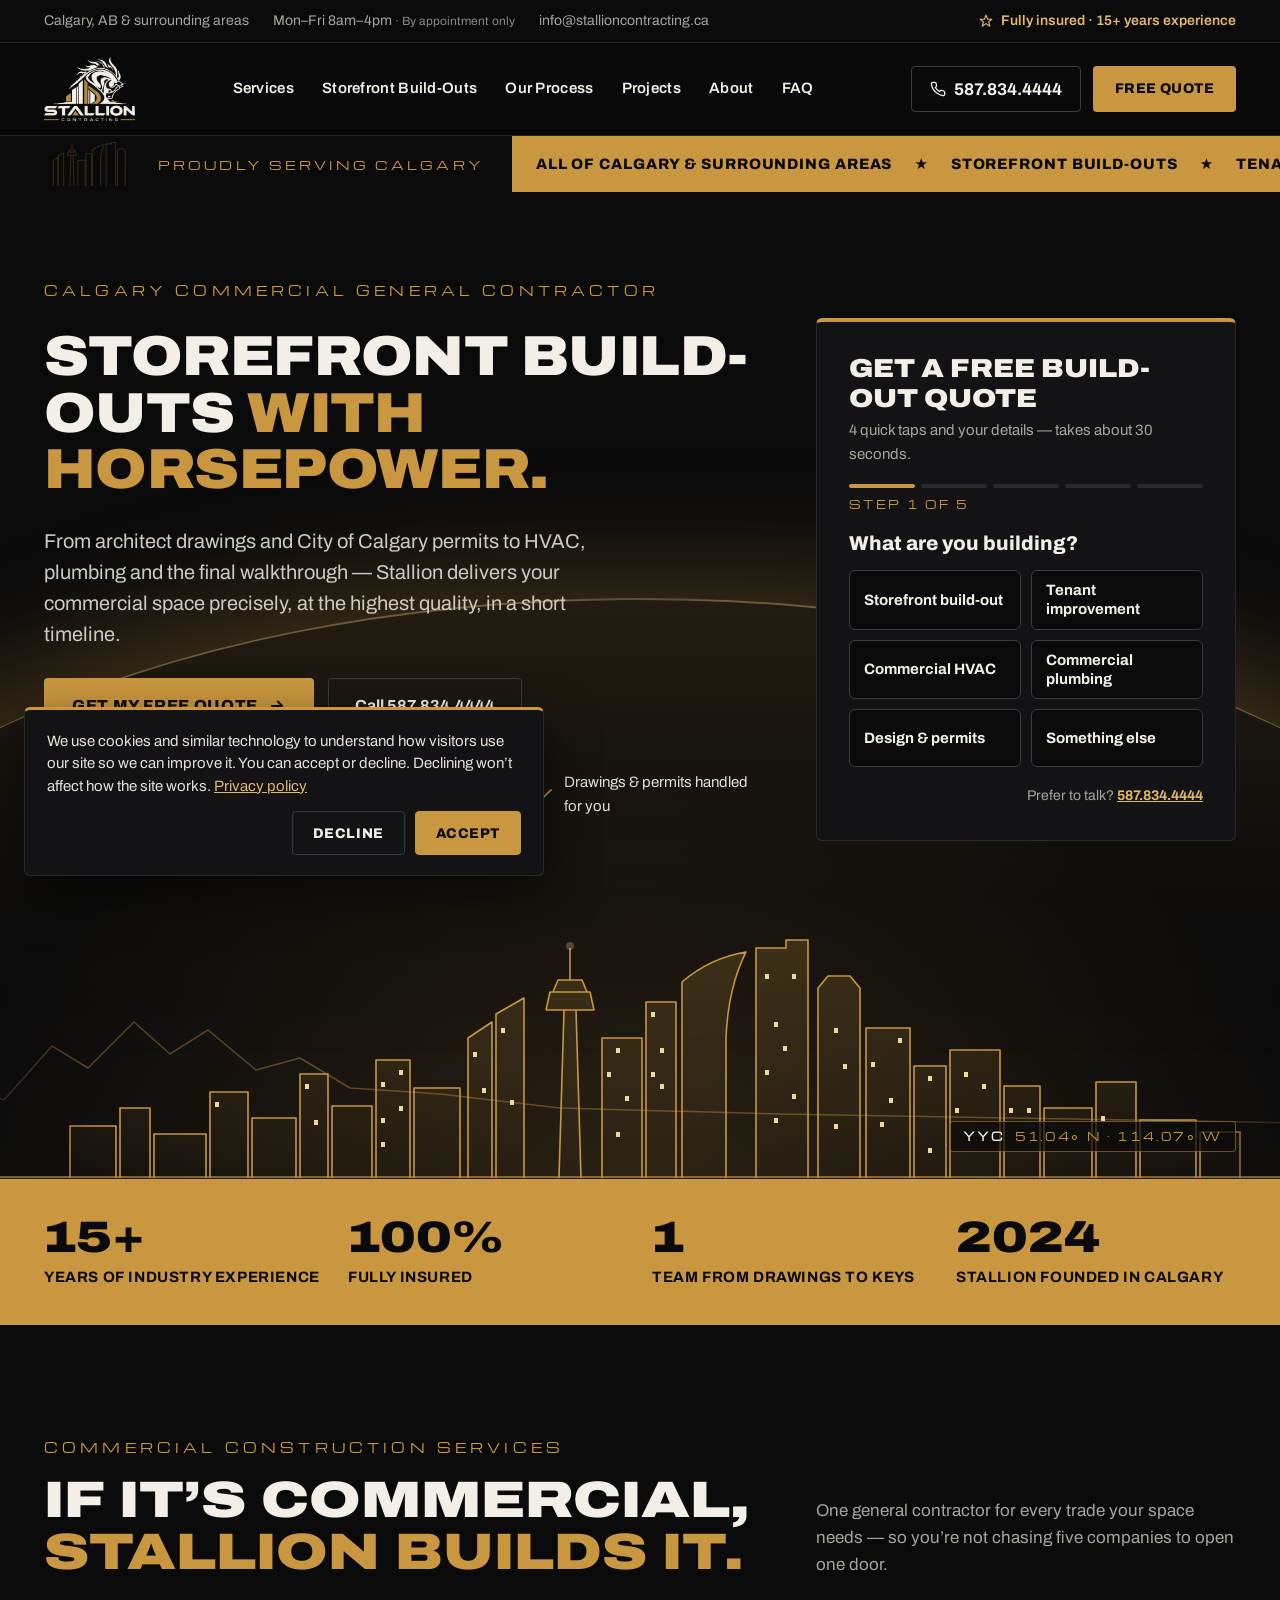
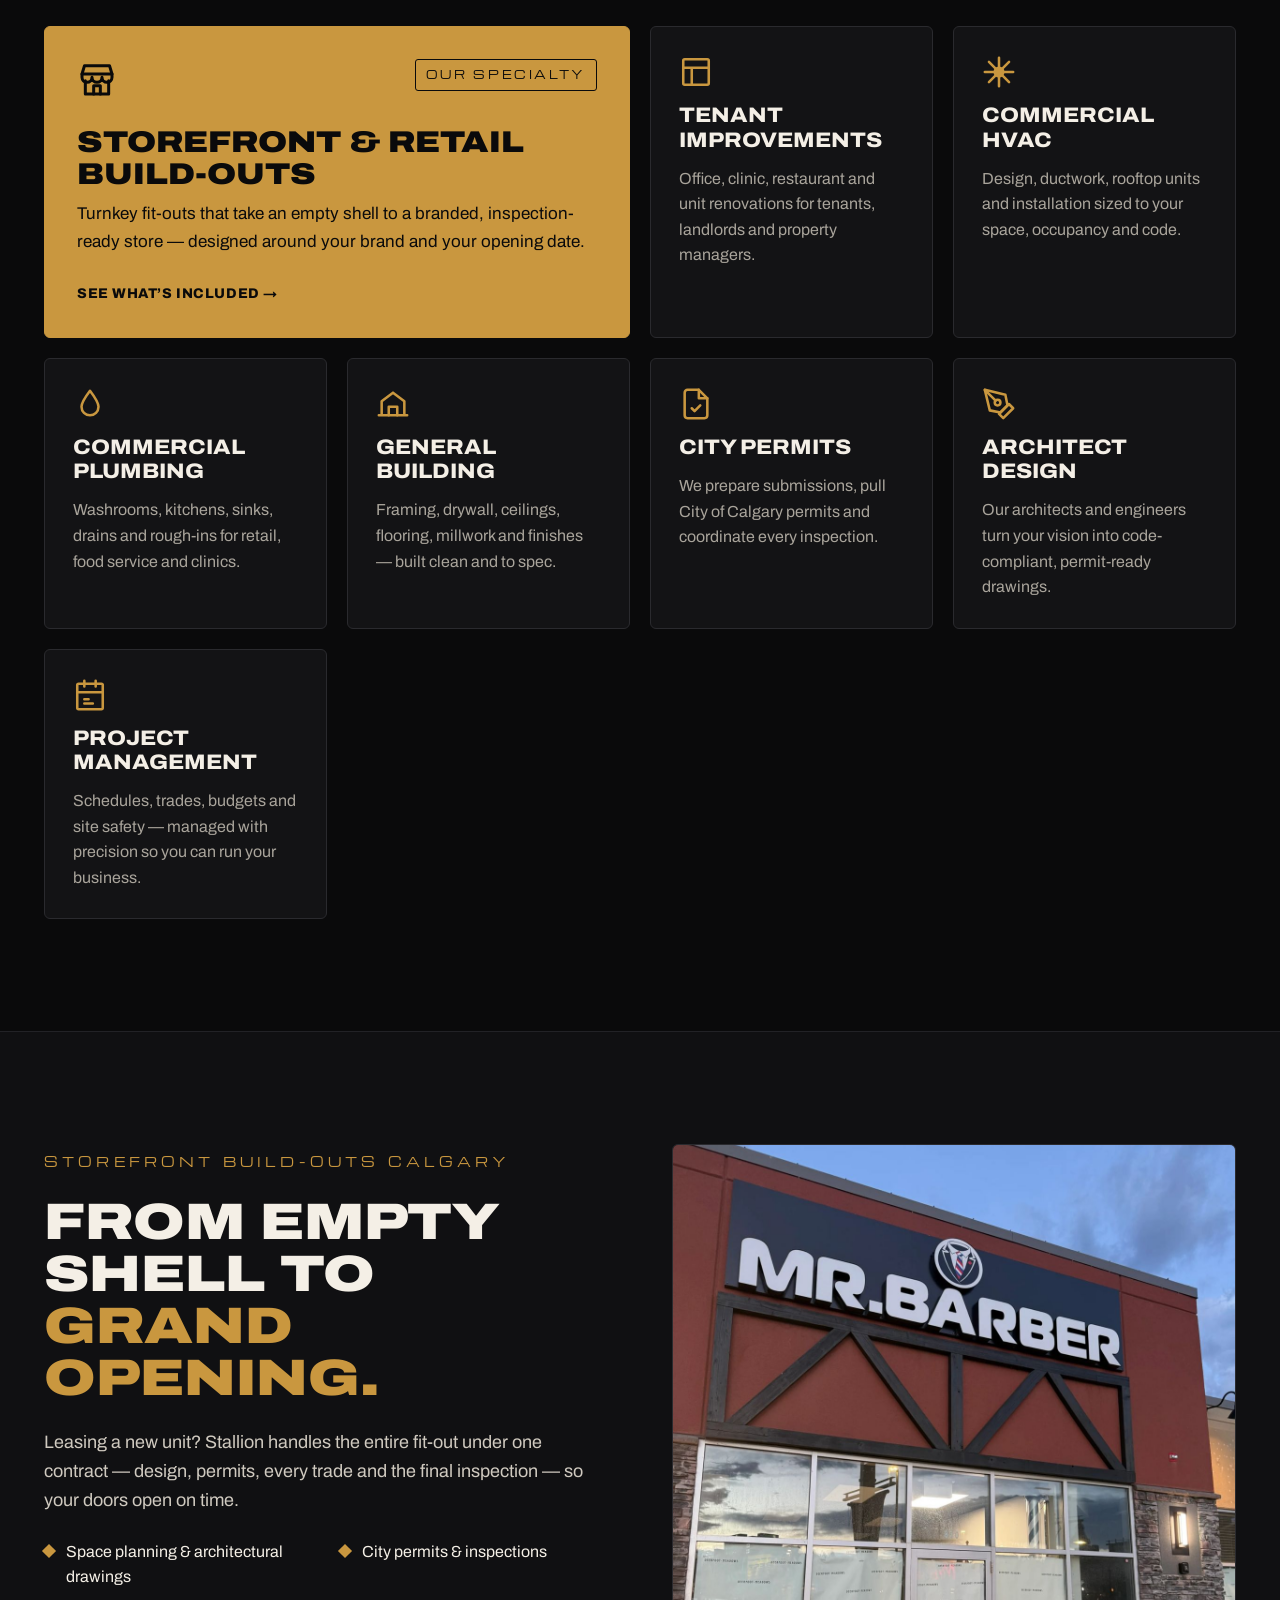
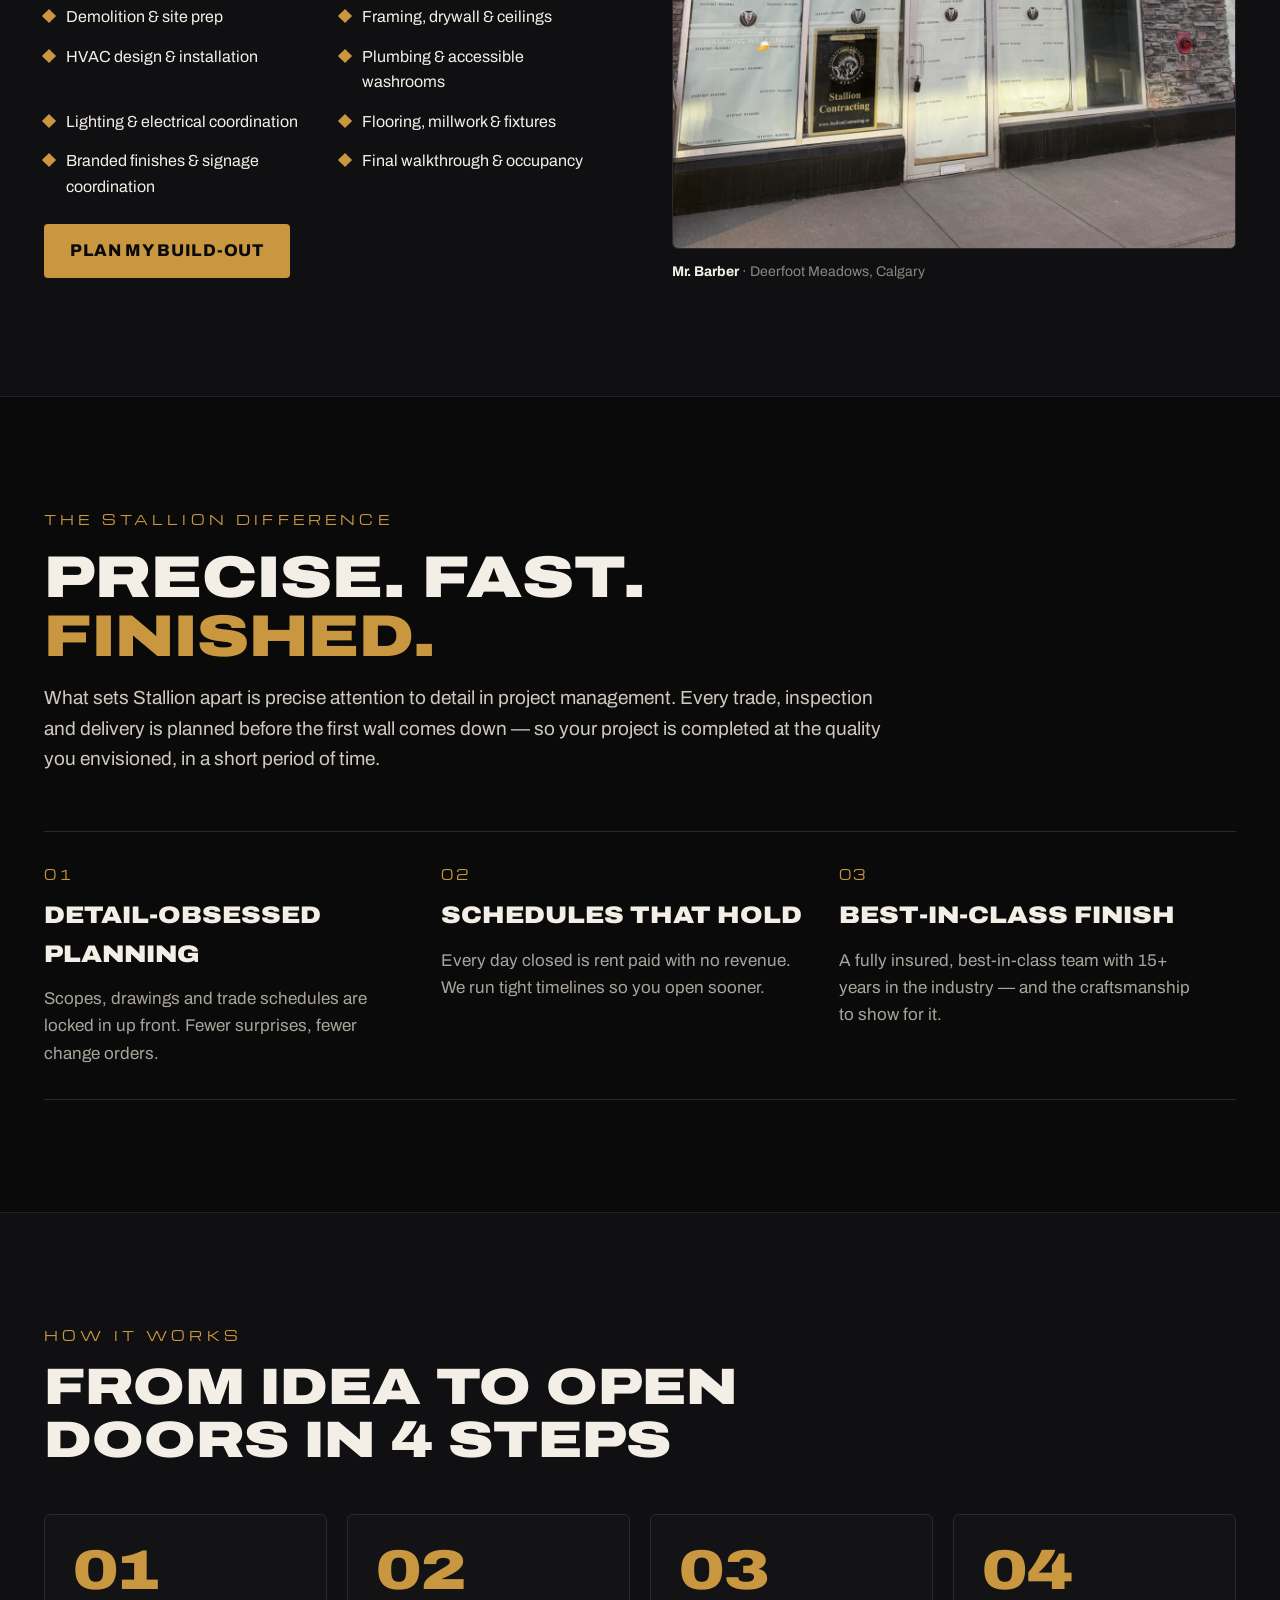
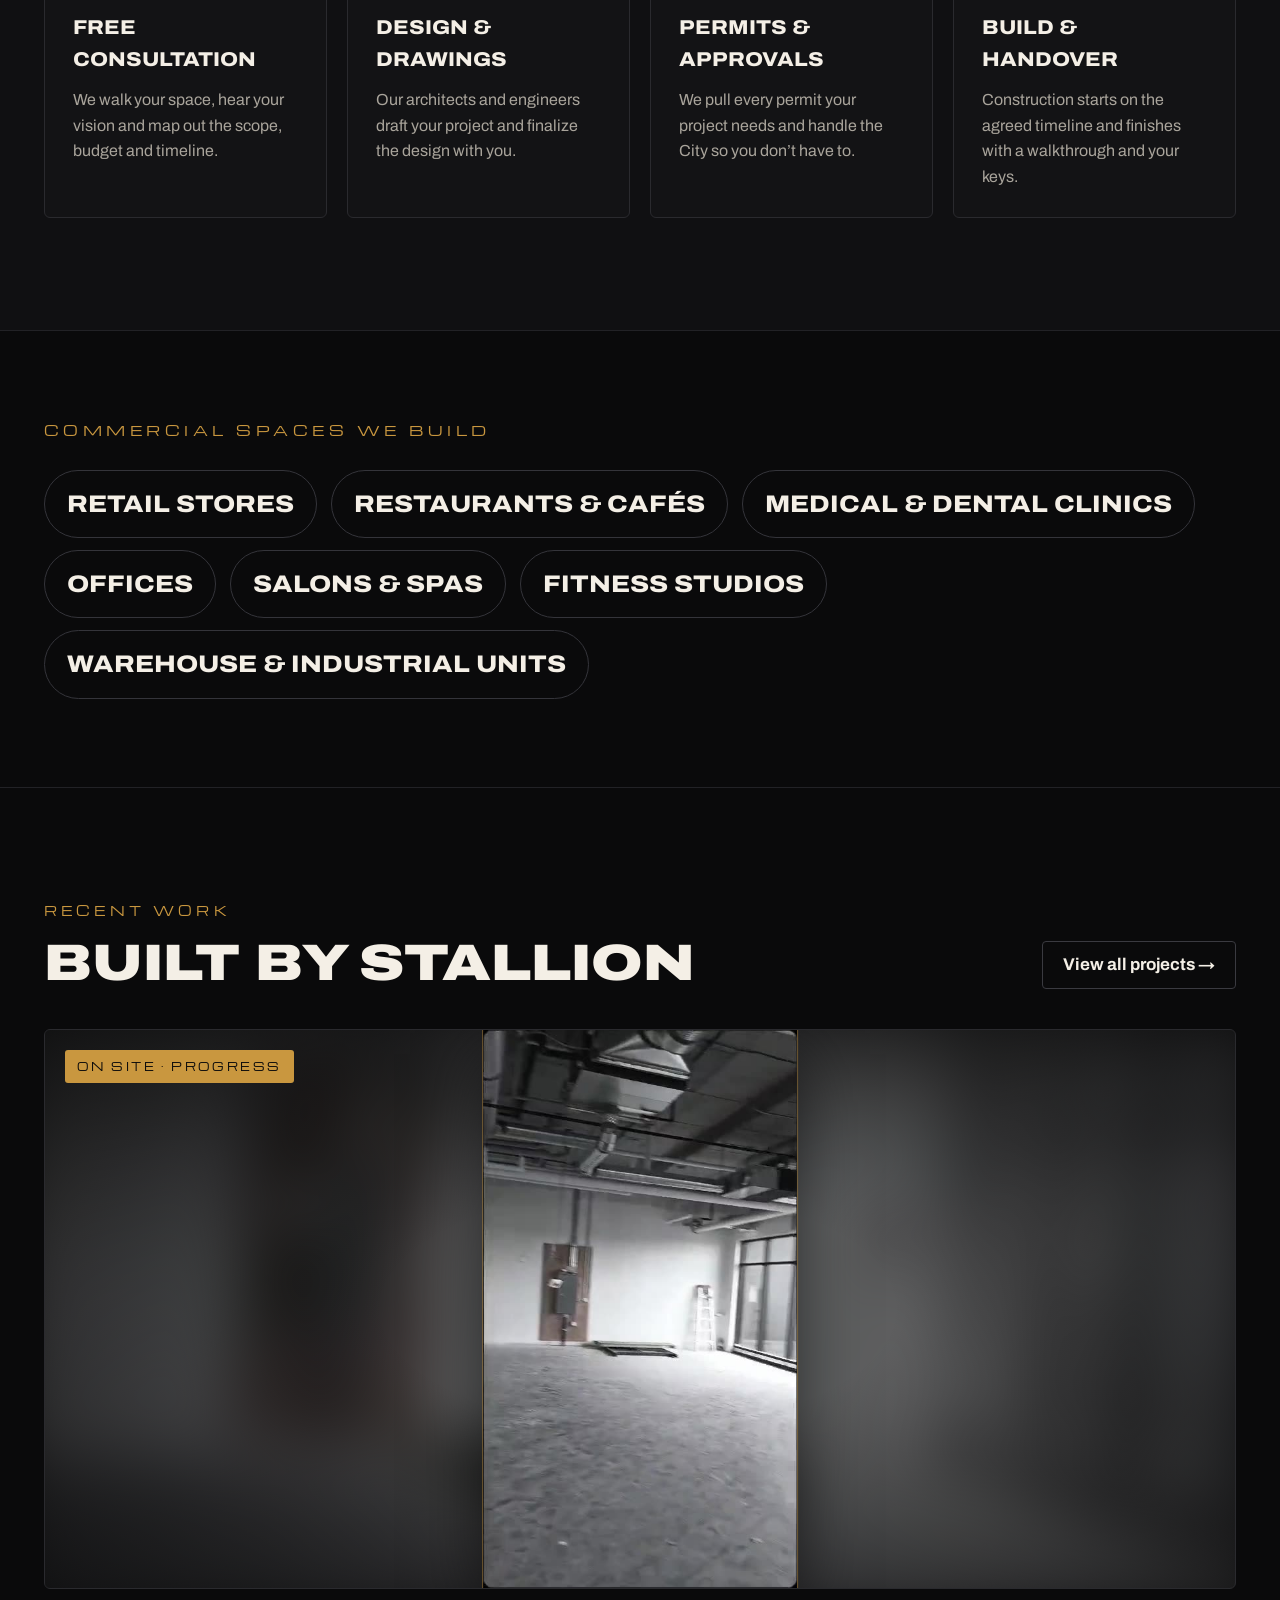
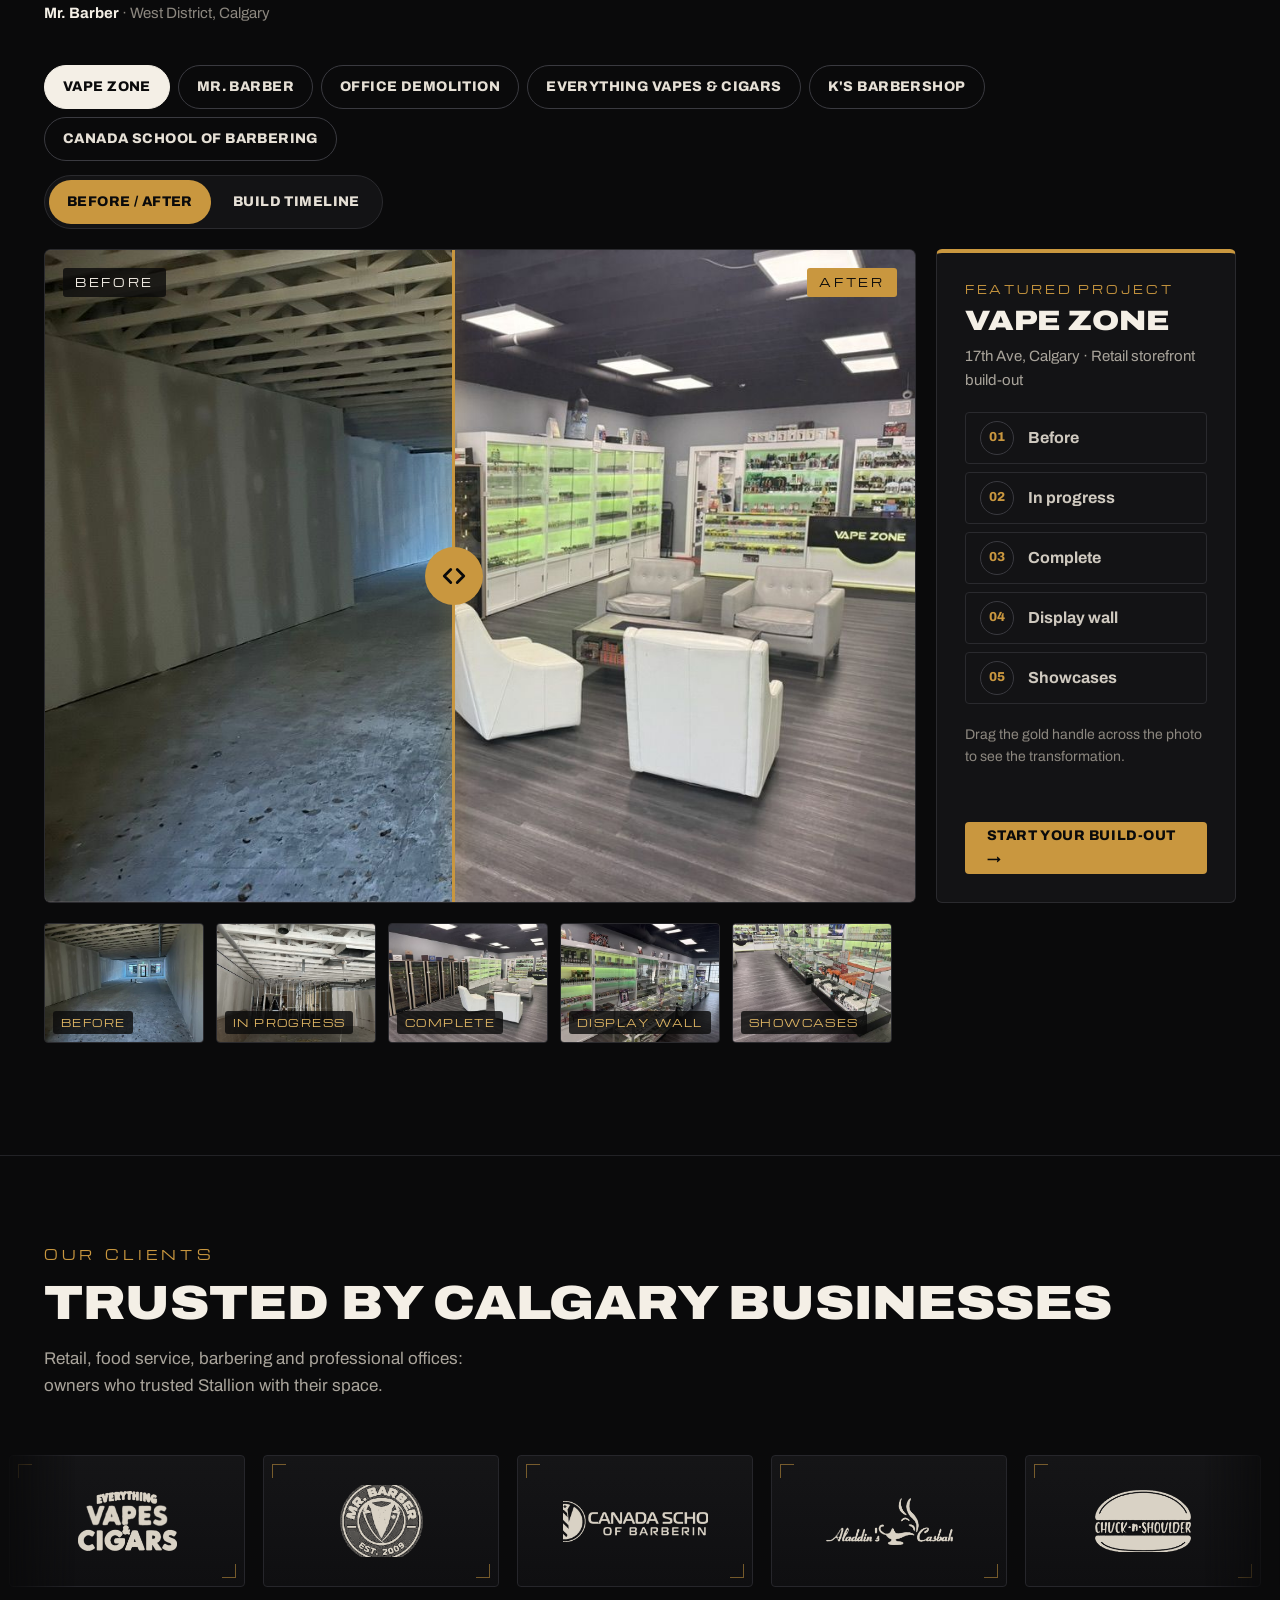
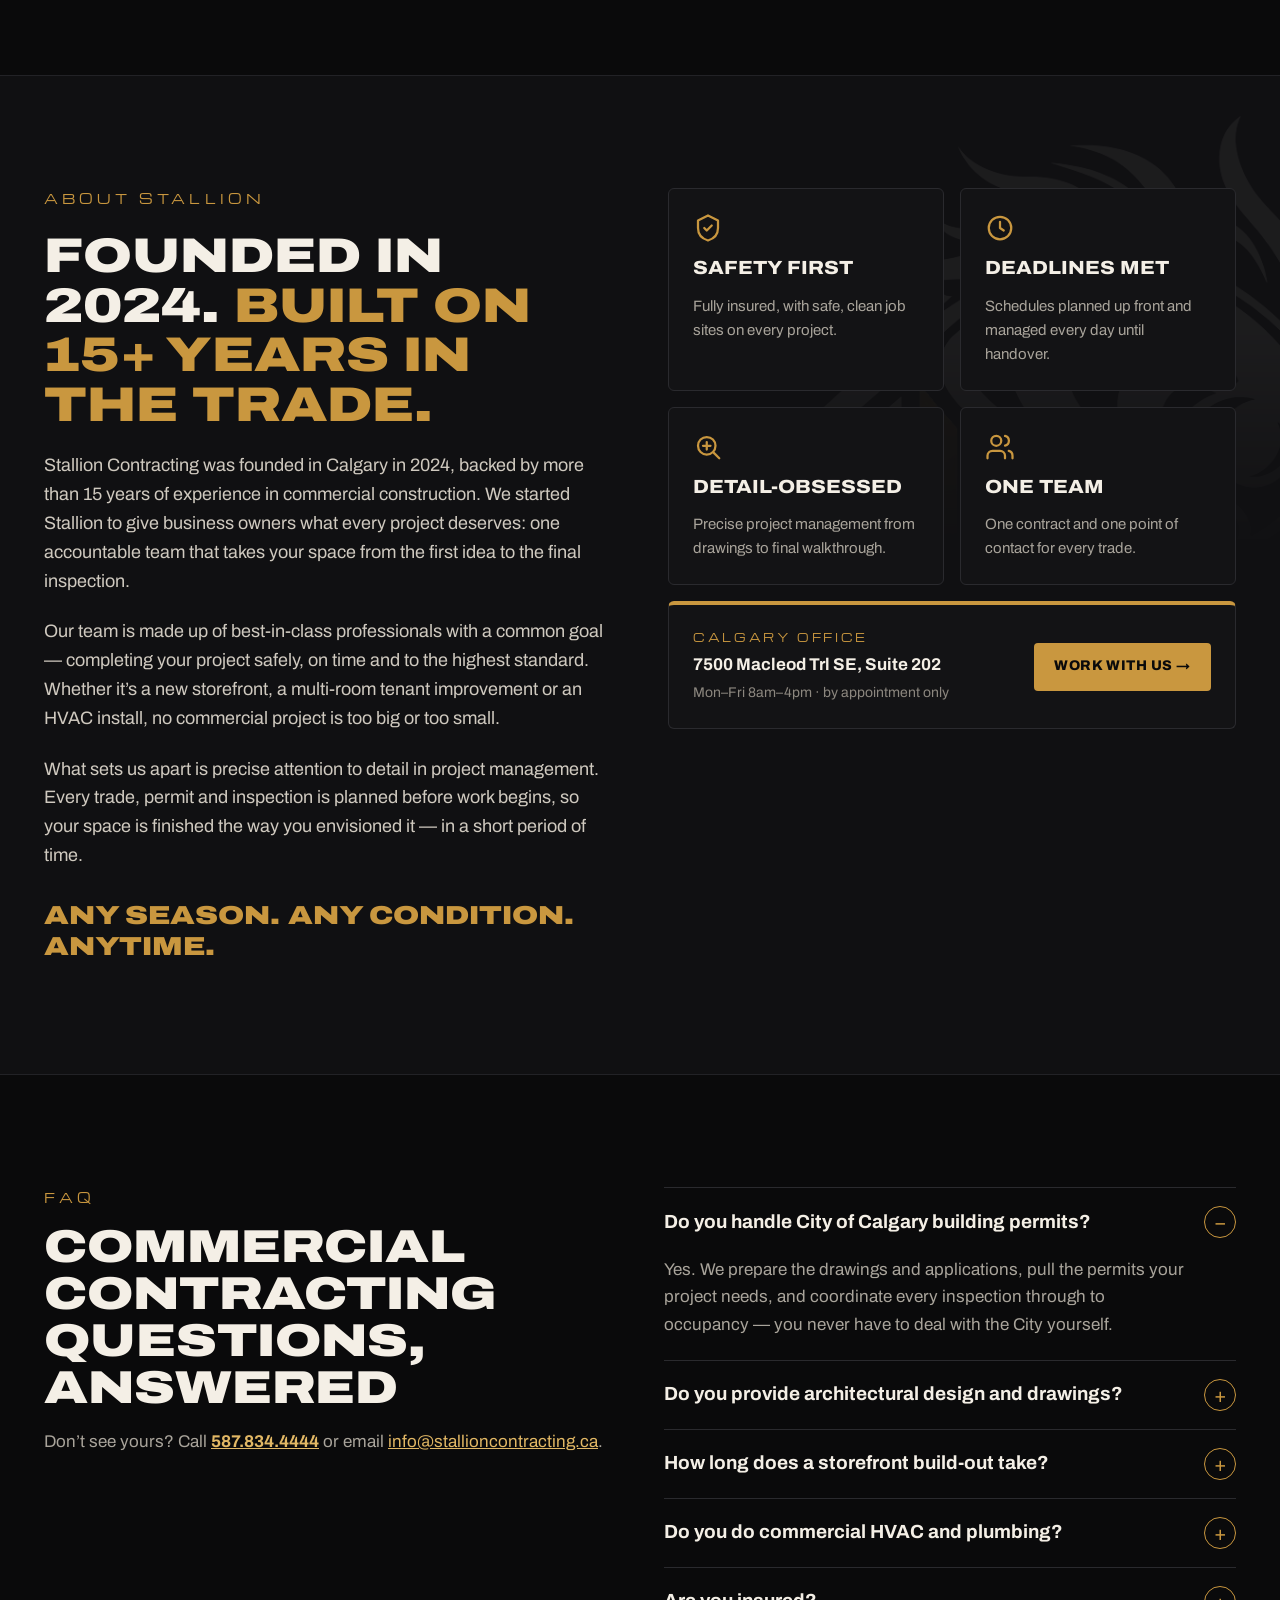
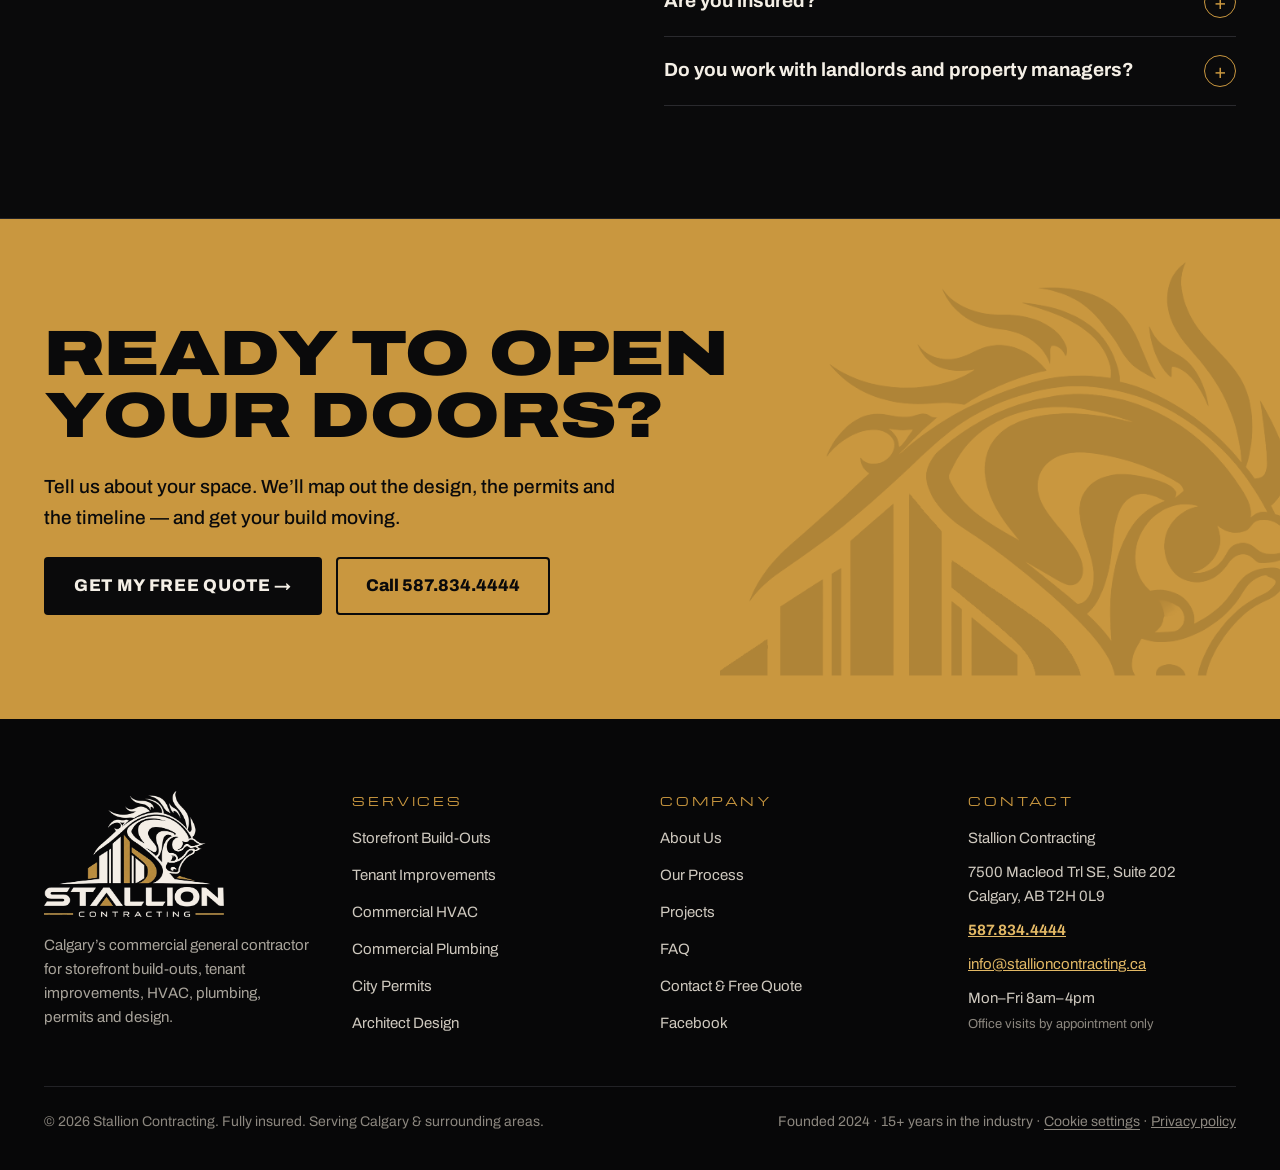
==== index.html @ b6c67436 "Client logos: identical tiles with one-colour marks (preview) Co-Authored-By: Claude Opus 5.5 <norep" ====
<!doctype html>
<html lang="en-CA">
<head>
<meta charset="utf-8">
<meta name="viewport" content="width=device-width, initial-scale=1, viewport-fit=cover">
<title>Commercial Contractor Calgary | Storefront Build-Outs | Stallion Contracting</title>
<meta name="description" content="Calgary commercial general contractor for storefront and retail build-outs, tenant improvements, HVAC, plumbing, City permits and architect design. Fully insured, 15+ years experience. Free quote: 587.834.4444.">
<link rel="canonical" href="https://stallioncontracting.ca/">
<meta name="robots" content="index, follow, max-image-preview:large">
<meta name="theme-color" content="#0A0A0B">
<meta property="og:type" content="website">
<meta property="og:site_name" content="Stallion Contracting">
<meta property="og:locale" content="en_CA">
<meta property="og:title" content="Stallion Contracting — Calgary Commercial Contractor &amp; Storefront Build-Outs">
<meta property="og:description" content="Calgary commercial general contractor for storefront and retail build-outs, tenant improvements, HVAC, plumbing, City permits and architect design. Fully insured, 15+ years experience. Free quote: 587.834.4444.">
<meta property="og:url" content="https://stallioncontracting.ca/">
<meta property="og:image" content="https://stallioncontracting.ca/assets/img/og-image.jpg">
<meta property="og:image:width" content="1200">
<meta property="og:image:height" content="630">
<meta name="twitter:card" content="summary_large_image">
<link rel="icon" type="image/png" sizes="32x32" href="assets/img/favicon-32.png">
<link rel="apple-touch-icon" href="assets/img/apple-touch-icon.png">
<link rel="preconnect" href="https://fonts.googleapis.com">
<link rel="preconnect" href="https://fonts.gstatic.com" crossorigin>
<link rel="stylesheet" href="https://fonts.googleapis.com/css2?family=Archivo:wdth,wght@62..125,400..900&amp;family=Michroma&amp;display=swap">
<link rel="stylesheet" href="assets/css/site.css?v=7632e6690e">
<script>/* idpixel analytics: loads only after the visitor accepts cookies */(function(){try{if(localStorage.getItem('stConsent')==='accepted'){var s=document.createElement('script');s.src='https://cdn.idpixel.app/v1/idp-analytics-6aeba4a785a6346380ba4a94.min.js';s.defer=true;document.head.appendChild(s);}}catch(e){}})();</script>
<style>#intro{display:none!important}.has-intro #intro{display:flex!important;position:fixed;inset:0;z-index:300;background:#0A0A0B;align-items:center;justify-content:center;cursor:pointer;animation:stIntroOut .6s 1.6s ease forwards}#intro .intro-logo{position:relative;width:min(64vw,420px);max-width:420px;animation:stIntroLogo 1s cubic-bezier(.2,.7,.2,1) both}#intro .intro-glint{position:absolute;inset:0;background:linear-gradient(105deg,transparent 38%,rgba(255,238,196,.95) 50%,transparent 62%);background-size:300% 100%;background-position:120% 0;-webkit-mask:url(assets/img/logo-light-560.png) center/contain no-repeat;mask:url(assets/img/logo-light-560.png) center/contain no-repeat;animation:stGlint 1s .6s ease-in-out both}@keyframes stIntroLogo{from{opacity:0;transform:scale(.86)}to{opacity:1;transform:none}}@keyframes stIntroOut{to{opacity:0;visibility:hidden}}@keyframes stGlint{from{background-position:120% 0}to{background-position:-20% 0}}</style><script>(function(){try{var d=document.documentElement;if(!sessionStorage.getItem('stIntro')&&!(window.matchMedia&&matchMedia('(prefers-reduced-motion: reduce)').matches)){d.classList.add('has-intro');sessionStorage.setItem('stIntro','1');setTimeout(function(){d.classList.remove('has-intro')},2400)}}catch(e){}})();</script>
<script type="application/ld+json">{"@context": "https://schema.org", "@type": "GeneralContractor", "@id": "https://stallioncontracting.ca/#business", "name": "Stallion Contracting", "url": "https://stallioncontracting.ca/", "logo": "https://stallioncontracting.ca/assets/img/icon-512.png", "image": "https://stallioncontracting.ca/assets/img/og-image.jpg", "description": "Calgary commercial general contractor specializing in storefront and retail build-outs, tenant improvements, commercial HVAC, plumbing, City permits and architectural design.", "telephone": "+1-587-834-4444", "email": "info@stallioncontracting.ca", "foundingDate": "2024", "address": {"@type": "PostalAddress", "streetAddress": "7500 Macleod Trl SE, Suite 202", "addressLocality": "Calgary", "addressRegion": "AB", "postalCode": "T2H 0L9", "addressCountry": "CA"}, "geo": {"@type": "GeoCoordinates", "latitude": 50.9877, "longitude": -114.0716}, "hasMap": "https://www.google.com/maps/search/?api=1&query=7500+Macleod+Trl+SE+Suite+202+Calgary+AB+T2H+0L9", "areaServed": {"@type": "City", "name": "Calgary"}, "openingHoursSpecification": [{"@type": "OpeningHoursSpecification", "dayOfWeek": ["Monday", "Tuesday", "Wednesday", "Thursday", "Friday"], "opens": "08:00", "closes": "16:00"}], "sameAs": ["https://www.facebook.com/stallioncontractingca"], "knowsAbout": ["Storefront build-outs", "Tenant improvements", "Commercial HVAC", "Commercial plumbing", "Building permits", "Architectural design", "Commercial construction project management"], "makesOffer": [{"@type": "Offer", "itemOffered": {"@type": "Service", "name": "Storefront Build-Outs", "url": "https://stallioncontracting.ca/storefront-build-outs-calgary/"}}, {"@type": "Offer", "itemOffered": {"@type": "Service", "name": "Tenant Improvements", "url": "https://stallioncontracting.ca/tenant-improvements-calgary/"}}, {"@type": "Offer", "itemOffered": {"@type": "Service", "name": "Commercial HVAC", "url": "https://stallioncontracting.ca/commercial-hvac-calgary/"}}, {"@type": "Offer", "itemOffered": {"@type": "Service", "name": "Commercial Plumbing", "url": "https://stallioncontracting.ca/commercial-plumbing-calgary/"}}, {"@type": "Offer", "itemOffered": {"@type": "Service", "name": "Building Permits", "url": "https://stallioncontracting.ca/building-permits-calgary/"}}, {"@type": "Offer", "itemOffered": {"@type": "Service", "name": "Architectural Design", "url": "https://stallioncontracting.ca/architectural-design-calgary/"}}]}</script>
<script type="application/ld+json">{"@context": "https://schema.org", "@type": "FAQPage", "mainEntity": [{"@type": "Question", "name": "Do you handle City of Calgary building permits?", "acceptedAnswer": {"@type": "Answer", "text": "Yes. We prepare the drawings and applications, pull the permits your project needs, and coordinate every inspection through to occupancy — you never have to deal with the City yourself."}}, {"@type": "Question", "name": "Do you provide architectural design and drawings?", "acceptedAnswer": {"@type": "Answer", "text": "Yes. Our architects and engineers draft your project, refine the design with you and produce permit-ready drawings that comply with local building regulations."}}, {"@type": "Question", "name": "How long does a storefront build-out take?", "acceptedAnswer": {"@type": "Answer", "text": "It depends on the size of the space, the scope of work and permit timelines. After your consultation we give you a detailed schedule — and our project management is built around hitting it."}}, {"@type": "Question", "name": "Do you do commercial HVAC and plumbing?", "acceptedAnswer": {"@type": "Answer", "text": "Yes. HVAC design and installation, ductwork, washrooms, kitchen plumbing and rough-ins are all part of what we deliver, coordinated under one contract with the rest of your build."}}, {"@type": "Question", "name": "Are you insured?", "acceptedAnswer": {"@type": "Answer", "text": "Stallion Contracting is fully insured. We can provide a certificate of insurance for your landlord or property manager on request."}}, {"@type": "Question", "name": "Do you work with landlords and property managers?", "acceptedAnswer": {"@type": "Answer", "text": "Absolutely. We handle tenant improvements, base-building work and unit turnovers, and coordinate directly with building management."}}]}</script>
</head>
<body>
<div id="intro" aria-hidden="true" style="display: none"><div class="intro-logo"><img src="assets/img/logo-light-560.png" alt="" width="560" height="393" style="display: block; width: 100%; height: auto"><span class="intro-glint"></span></div></div>


<div class="site-wrap" style="background: #0A0A0B; color: #F4EFE6; font-family: 'Archivo', system-ui, sans-serif; font-size: 17px; line-height: 1.6; min-width: 0">

<!-- TOP BAR -->
<div style="border-bottom: 1px solid #222226; background: #0A0A0B">
<div class="topbar-inner" style="max-width: 1240px; margin: 0 auto; padding: 10px 24px; display: flex; flex-wrap: wrap; justify-content: space-between; align-items: center; gap: 8px 24px; font-size: 14px; color: #A9A49B">
<div style="display: flex; flex-wrap: wrap; gap: 6px 24px; align-items: center">
<span class="tb-area">Calgary, AB &amp; surrounding areas</span>
<span>Mon–Fri 8am–4pm <span style="font-size: 12px; color: #8C877F">· By appointment only</span></span>
<a class="tb-email" href="mailto:info@stallioncontracting.ca" style="color: #A9A49B; text-decoration: none">info@stallioncontracting.ca</a>
</div>
<div style="display: flex; gap: 8px; align-items: center; color: #E2B865; font-weight: 600"><svg aria-hidden="true" width="14" height="14" viewBox="0 0 24 24" fill="none" stroke="currentColor" stroke-width="2" stroke-linecap="round" stroke-linejoin="round"><path d="M12 2l3 7h7l-5.5 4.5L18.5 21 12 16.5 5.5 21l2-7.5L2 9h7z"></path></svg>Fully insured · 15+ years experience</div>
</div>
</div>

<!-- NAV -->
<a class="skip-link" href="#main">Skip to content</a>
<header class="hdr site-header" style="position: sticky; top: 0; z-index: 20; background: rgba(10,10,11,0.94); border-bottom: 1px solid #222226; backdrop-filter: blur(8px)">
<nav aria-label="Main" style="max-width: 1240px; margin: 0 auto; padding: 14px 24px; display: flex; flex-wrap: wrap; align-items: center; justify-content: space-between; gap: 14px 32px">
<a class="logo-glint" href="#top" aria-label="Stallion Contracting home" style="display: flex; align-items: center"><img src="assets/img/logo-light-560.png" alt="Stallion Contracting" width="91" height="64" style="height: 64px; width: auto; display: block"></a>
<div class="nav-links" style="display: flex; flex-wrap: wrap; align-items: center; gap: 6px 28px; font-size: 15px; font-weight: 600; letter-spacing: 0.02em">
<a class="navlink" href="#services" style="color: #F4EFE6">Services</a>
<a class="navlink" href="storefront-build-outs-calgary/" style="color: #F4EFE6">Storefront Build-Outs</a>
<a class="navlink" href="#process" style="color: #F4EFE6">Our Process</a>
<a class="navlink" href="#projects" style="color: #F4EFE6">Projects</a>
<a class="navlink" href="#about" style="color: #F4EFE6">About</a>
<a class="navlink" href="#faq" style="color: #F4EFE6">FAQ</a>
</div>
<div style="display: flex; flex-wrap: wrap; align-items: center; gap: 12px">
<a class="btn-line nav-call" href="tel:+15878344444" style="display: inline-flex; align-items: center; gap: 8px; min-height: 46px; padding: 0 18px; border: 1px solid #3A3A40; border-radius: 4px; color: #F4EFE6; text-decoration: none; font-weight: 700"><svg aria-hidden="true" width="16" height="16" viewBox="0 0 24 24" fill="none" stroke="currentColor" stroke-width="2" stroke-linecap="round" stroke-linejoin="round"><path d="M22 16.9v3a2 2 0 0 1-2.2 2 19.8 19.8 0 0 1-8.6-3.1 19.5 19.5 0 0 1-6-6A19.8 19.8 0 0 1 2.1 4.2 2 2 0 0 1 4.1 2h3a2 2 0 0 1 2 1.7c.1.9.4 1.8.7 2.7a2 2 0 0 1-.5 2.1L8 9.8a16 16 0 0 0 6 6l1.3-1.3a2 2 0 0 1 2.1-.4c.9.3 1.8.6 2.7.7a2 2 0 0 1 1.7 2z"></path></svg>587.834.4444</a>
<a class="btn-gold cta-glow" href="#quote" style="display: inline-flex; align-items: center; min-height: 46px; padding: 0 22px; background: #C9973F; color: #0A0A0B; border-radius: 4px; text-decoration: none; font-weight: 800; letter-spacing: 0.03em; text-transform: uppercase; font-size: 14px">Free Quote</a>
</div>
</nav>
</header>

<!-- CALGARY RIBBON -->
<div class="cal-ribbon" style="position: relative; display: flex; align-items: stretch; height: 56px; background: #C9973F; color: #0A0A0B; overflow: hidden">
<div class="cal-ribbon-lead" style="flex: none; display: flex; align-items: center; gap: 14px; padding: 0 28px 0 max(24px, calc((100% - 1192px) / 2)); background: #0A0A0B; color: #C9973F; position: relative; z-index: 1; border-right: 2px solid #C9973F">
<svg class="cal-ribbon-sky" viewBox="560 20 420 240" aria-hidden="true" style="width: 100px; height: 44px; display: block; opacity: 0.2"><path d="M548 260V120L572 104V260 M576 260V96L604 80V260 M639 260L644 92H656L661 260 M626 92H674L670 74H630Z M633 74L638 62H662L667 74 M650 62V30 M682 260V120H722V260 M726 260V84H756V260 M762 260V64Q790 40 826 34Q808 70 806 120V260 M836 260V30H866V22H888V260 M898 260V70L908 58H930L940 70V260" fill="none" stroke="#C9973F" stroke-width="6" stroke-linejoin="round"></path></svg>
<span style="font-family: 'Michroma', sans-serif; font-size: 12px; letter-spacing: 0.26em; text-transform: uppercase; white-space: nowrap">Proudly serving Calgary</span>
</div>
<div style="flex: 1; min-width: 0; display: flex; align-items: center; overflow: hidden">
<div class="cal-marquee" style="font-size: 15px; font-weight: 800; letter-spacing: 0.06em; text-transform: uppercase; white-space: nowrap">
<span style="display: flex"><span style="padding: 0 22px">All of Calgary &amp; surrounding areas</span><span aria-hidden="true">★</span><span style="padding: 0 22px">Storefront build-outs</span><span aria-hidden="true">★</span><span style="padding: 0 22px">Tenant improvements</span><span aria-hidden="true">★</span><span style="padding: 0 22px">Commercial HVAC</span><span aria-hidden="true">★</span><span style="padding: 0 22px">Commercial plumbing</span><span aria-hidden="true">★</span><span style="padding: 0 22px">City permits</span><span aria-hidden="true">★</span><span style="padding: 0 22px">Architect design</span><span aria-hidden="true">★</span><span style="padding: 0 22px">Fully insured</span><span aria-hidden="true">★</span></span>
<span aria-hidden="true" style="display: flex"><span style="padding: 0 22px">All of Calgary &amp; surrounding areas</span><span>★</span><span style="padding: 0 22px">Storefront build-outs</span><span>★</span><span style="padding: 0 22px">Tenant improvements</span><span>★</span><span style="padding: 0 22px">Commercial HVAC</span><span>★</span><span style="padding: 0 22px">Commercial plumbing</span><span>★</span><span style="padding: 0 22px">City permits</span><span>★</span><span style="padding: 0 22px">Architect design</span><span>★</span><span style="padding: 0 22px">Fully insured</span><span>★</span></span>
</div>
</div>
</div>

<main id="main">
<!-- HERO -->
<section id="top" aria-labelledby="hero-title" style="position: relative; overflow: hidden; border-bottom: 1px solid #222226">
<div aria-hidden="true" style="position: absolute; inset: 0; background: radial-gradient(ellipse 80% 60% at 50% 100%, rgba(201,151,63,0.16), rgba(10,10,11,0) 70%); pointer-events: none"></div>
<div class="cal-chinook" aria-hidden="true" style="position: absolute; left: -20%; width: 140%; bottom: 150px; height: 430px; border-radius: 50% 50% 0 0 / 100% 100% 0 0; border-top: 2px solid rgba(232,196,120,0.38); background: linear-gradient(180deg, rgba(201,151,63,0.13), rgba(201,151,63,0.02) 70%, rgba(10,10,11,0)); box-shadow: 0 -60px 120px -40px rgba(201,151,63,0.28); pointer-events: none"></div>
<div aria-hidden="true" style="position: absolute; left: 0; right: 0; bottom: 0; height: 2px; background: rgba(201,151,63,0.6)"></div>
<svg class="cal-sky" viewBox="0 0 1440 260" aria-hidden="true">
<defs><linearGradient id="calSkyFade" x1="0" y1="0" x2="0" y2="1"><stop offset="0" stop-color="#C9973F" stop-opacity="0.22"></stop><stop offset="1" stop-color="#C9973F" stop-opacity="0.02"></stop></linearGradient></defs>
<path class="cal-mtn" pathLength="1" d="M0 200L46 168L84 182L132 128L168 150L214 104L250 136L288 112L336 152L380 140L430 170L520 176L640 190L860 196L1440 206" fill="none" stroke="#C9973F" stroke-opacity="0.4" stroke-width="1.5" stroke-linejoin="round"></path>
<path class="cal-city" pathLength="1" d="M150 260V208H196V260 M200 260V190H230V260 M234 260V216H286V260 M290 260V174H328V260 M332 260V200H376V260 M380 260V156H408V260 M412 260V188H452V260 M456 260V142H490V260 M494 260V170H540V260 M548 260V120L572 104V260 M576 260V96L604 80V260 M639 260L644 92H656L661 260 M626 92H674L670 74H630Z M633 74L638 62H662L667 74 M650 62V30 M682 260V120H722V260 M726 260V84H756V260 M762 260V64Q790 40 826 34Q808 70 806 120V260 M836 260V30H866V22H888V260 M898 260V70L908 58H930L940 70V260 M946 260V110H990V260 M994 260V148H1026V260 M1030 260V132H1080V260 M1084 260V168H1120V260 M1124 260V190H1172V260 M1176 260V164H1216V260 M1220 260V202H1276V260 M1280 260V214H1320V260" fill="url(#calSkyFade)" stroke="#C9973F" stroke-width="1.6" stroke-linejoin="round"></path>
<g><rect class="cal-win" x="461" y="164" width="4" height="5" style="animation-delay: 5.48s"></rect><rect class="cal-win" x="461" y="200" width="4" height="5" style="animation-delay: 5.02s"></rect><rect class="cal-win" x="461" y="224" width="4" height="5" style="animation-delay: 3.69s"></rect><rect class="cal-win" x="479" y="152" width="4" height="5" style="animation-delay: 3.86s"></rect><rect class="cal-win" x="479" y="188" width="4" height="5" style="animation-delay: 5.26s"></rect><rect class="cal-win" x="385" y="166" width="4" height="5" style="animation-delay: 5.58s"></rect><rect class="cal-win" x="394" y="202" width="4" height="5" style="animation-delay: 6.54s"></rect><rect class="cal-win" x="581" y="110" width="4" height="5" style="animation-delay: 5.54s"></rect><rect class="cal-win" x="590" y="182" width="4" height="5" style="animation-delay: 4.88s"></rect><rect class="cal-win" x="553" y="134" width="4" height="5" style="animation-delay: 4.84s"></rect><rect class="cal-win" x="562" y="170" width="4" height="5" style="animation-delay: 3.41s"></rect><rect class="cal-win" x="687" y="154" width="4" height="5" style="animation-delay: 6.28s"></rect><rect class="cal-win" x="696" y="130" width="4" height="5" style="animation-delay: 3.92s"></rect><rect class="cal-win" x="696" y="214" width="4" height="5" style="animation-delay: 4.21s"></rect><rect class="cal-win" x="705" y="178" width="4" height="5" style="animation-delay: 3.73s"></rect><rect class="cal-win" x="731" y="94" width="4" height="5" style="animation-delay: 5.14s"></rect><rect class="cal-win" x="731" y="154" width="4" height="5" style="animation-delay: 4.57s"></rect><rect class="cal-win" x="740" y="130" width="4" height="5" style="animation-delay: 5.06s"></rect><rect class="cal-win" x="740" y="166" width="4" height="5" style="animation-delay: 4.23s"></rect><rect class="cal-win" x="845" y="56" width="4" height="5" style="animation-delay: 4.13s"></rect><rect class="cal-win" x="845" y="152" width="4" height="5" style="animation-delay: 5.51s"></rect><rect class="cal-win" x="854" y="104" width="4" height="5" style="animation-delay: 3.81s"></rect><rect class="cal-win" x="854" y="200" width="4" height="5" style="animation-delay: 3.45s"></rect><rect class="cal-win" x="863" y="128" width="4" height="5" style="animation-delay: 4.74s"></rect><rect class="cal-win" x="872" y="56" width="4" height="5" style="animation-delay: 4.81s"></rect><rect class="cal-win" x="872" y="176" width="4" height="5" style="animation-delay: 5.19s"></rect><rect class="cal-win" x="914" y="110" width="4" height="5" style="animation-delay: 3.79s"></rect><rect class="cal-win" x="914" y="206" width="4" height="5" style="animation-delay: 6.23s"></rect><rect class="cal-win" x="923" y="146" width="4" height="5" style="animation-delay: 4.78s"></rect><rect class="cal-win" x="951" y="144" width="4" height="5" style="animation-delay: 4.25s"></rect><rect class="cal-win" x="960" y="204" width="4" height="5" style="animation-delay: 6.14s"></rect><rect class="cal-win" x="969" y="180" width="4" height="5" style="animation-delay: 3.56s"></rect><rect class="cal-win" x="978" y="120" width="4" height="5" style="animation-delay: 5.75s"></rect><rect class="cal-win" x="1008" y="158" width="4" height="5" style="animation-delay: 5.77s"></rect><rect class="cal-win" x="1008" y="230" width="4" height="5" style="animation-delay: 4.87s"></rect><rect class="cal-win" x="1035" y="190" width="4" height="5" style="animation-delay: 4.54s"></rect><rect class="cal-win" x="1044" y="154" width="4" height="5" style="animation-delay: 4.68s"></rect><rect class="cal-win" x="1062" y="166" width="4" height="5" style="animation-delay: 5.08s"></rect><rect class="cal-win" x="1181" y="198" width="4" height="5" style="animation-delay: 3.5s"></rect><rect class="cal-win" x="295" y="184" width="4" height="5" style="animation-delay: 5.77s"></rect><rect class="cal-win" x="1089" y="190" width="4" height="5" style="animation-delay: 6.26s"></rect><rect class="cal-win" x="1107" y="190" width="4" height="5" style="animation-delay: 6.02s"></rect></g>
<circle class="cal-beacon" cx="650" cy="28" r="4" fill="#F8E2A8"></circle>
</svg>
<div class="cal-yyc" aria-label="YYC, Calgary: 51.04 degrees north, 114.07 degrees west" style="position: absolute; right: max(24px, calc((100% - 1192px) / 2)); bottom: 26px; z-index: 1; display: flex; align-items: center; gap: 10px; padding: 6px 12px; border: 1px solid rgba(201,151,63,0.5); border-radius: 3px; background: rgba(10,10,11,0.7); font-family: 'Michroma', sans-serif; font-size: 11px; letter-spacing: 0.24em; text-transform: uppercase; color: #C9973F"><strong style="color: #F4EFE6; letter-spacing: 0.18em">YYC</strong><span>51.04° N · 114.07° W</span></div>
<div class="hero-inner" style="position: relative; max-width: 1240px; margin: 0 auto; padding: 88px 24px 300px; display: flex; flex-wrap: wrap; gap: 56px; align-items: center">

<div style="flex: 999 1 480px; display: flex; flex-direction: column; gap: 28px; min-width: 0">
<p class="rise d1" style="margin: 0; font-family: 'Michroma', sans-serif; font-size: 13px; letter-spacing: 0.32em; text-transform: uppercase; color: #C9973F">Calgary Commercial General Contractor</p>
<h1 id="hero-title" class="rise d2" style="margin: 0; font-size: clamp(36px, 4.4vw, 62px); line-height: 1; font-weight: 900; font-stretch: 112%; letter-spacing: -0.01em; text-transform: uppercase; overflow-wrap: anywhere">Storefront build-outs <span class="shine" style="color: #C9973F">with horsepower.</span></h1>
<p class="rise d3" style="margin: 0; max-width: 560px; font-size: 20px; line-height: 1.55; color: #CFC9BF">From architect drawings and City of Calgary permits to HVAC, plumbing and the final walkthrough — Stallion delivers your commercial space precisely, at the highest quality, in a short timeline.</p>
<div class="rise d4" style="display: flex; flex-wrap: wrap; gap: 14px">
<a class="btn-gold" href="#quote" style="display: inline-flex; align-items: center; gap: 10px; min-height: 56px; padding: 0 28px; background: #C9973F; color: #0A0A0B; border-radius: 4px; text-decoration: none; font-weight: 800; font-size: 16px; letter-spacing: 0.04em; text-transform: uppercase">Get My Free Quote<svg aria-hidden="true" width="18" height="18" viewBox="0 0 24 24" fill="none" stroke="currentColor" stroke-width="2.5" stroke-linecap="round" stroke-linejoin="round"><path d="M5 12h14M13 6l6 6-6 6"></path></svg></a>
<a class="btn-line" href="tel:+15878344444" style="display: inline-flex; align-items: center; min-height: 56px; padding: 0 26px; border: 1px solid #3A3A40; border-radius: 4px; color: #F4EFE6; text-decoration: none; font-weight: 700; font-size: 16px">Call 587.834.4444</a>
</div>
<ul class="rise d5" style="margin: 8px 0 0; padding: 0; list-style: none; display: grid; grid-template-columns: repeat(auto-fit, minmax(220px, 1fr)); gap: 12px 24px; font-size: 15px; color: #E6E0D6">
<li style="display: flex; gap: 10px; align-items: center"><svg aria-hidden="true" width="20" height="20" viewBox="0 0 24 24" fill="none" stroke="#C9973F" stroke-width="2.4" stroke-linecap="round" stroke-linejoin="round"><path d="M20 6L9 17l-5-5"></path></svg>Fully insured, best-in-class team</li>
<li style="display: flex; gap: 10px; align-items: center"><svg aria-hidden="true" width="20" height="20" viewBox="0 0 24 24" fill="none" stroke="#C9973F" stroke-width="2.4" stroke-linecap="round" stroke-linejoin="round"><path d="M20 6L9 17l-5-5"></path></svg>15+ years in commercial construction</li>
<li style="display: flex; gap: 10px; align-items: center"><svg aria-hidden="true" width="20" height="20" viewBox="0 0 24 24" fill="none" stroke="#C9973F" stroke-width="2.4" stroke-linecap="round" stroke-linejoin="round"><path d="M20 6L9 17l-5-5"></path></svg>Drawings &amp; permits handled for you</li>
<li style="display: flex; gap: 10px; align-items: center"><svg aria-hidden="true" width="20" height="20" viewBox="0 0 24 24" fill="none" stroke="#C9973F" stroke-width="2.4" stroke-linecap="round" stroke-linejoin="round"><path d="M20 6L9 17l-5-5"></path></svg>One team, one point of contact</li>
</ul>
</div>

<!-- LEAD FORM -->
<div id="quote" class="slide-in" style="flex: 1 1 420px; max-width: 460px; position: relative; z-index: 1; background: #131315; border: 1px solid #2A2A2E; border-top: 4px solid #C9973F; border-radius: 6px; padding: 32px; min-width: 0">
<form id="quote-form" class="quiz" action="send-quote.php" data-backup="https://formsubmit.co/ajax/info@stallioncontracting.ca" method="POST" aria-labelledby="quote-title" data-preset="" style="display: flex; flex-direction: column; gap: 18px; margin: 0">
<input type="hidden" name="_subject" value="New quote request — stallioncontracting.ca">
<input type="hidden" name="_template" value="table">
<input type="hidden" name="_captcha" value="false">
<input type="hidden" name="page" value="Home page">
<input type="text" name="_honey" class="hp" tabindex="-1" autocomplete="off" aria-hidden="true">
<div>
<h2 id="quote-title" style="margin: 0 0 4px; font-size: 26px; line-height: 1.15; font-weight: 900; font-stretch: 115%; text-transform: uppercase">Get a free build-out quote</h2>
<p style="margin: 0; font-size: 15px; color: #A9A49B">4 quick taps and your details — takes about 30 seconds.</p>
</div>
<div class="qprog"><div class="qbars" aria-hidden="true"><span></span><span></span><span></span><span></span><span></span></div><p class="qnum" aria-live="polite">Step <span id="q-num">1</span> of 5</p></div>
<fieldset class="qstep" data-step="0"><legend class="qlegend" tabindex="-1">What are you building?</legend><div class="qgrid"><input class="qradio" type="radio" name="project_type" id="q-project_type-0" value="Storefront build-out"><label class="qopt" for="q-project_type-0">Storefront build-out</label><input class="qradio" type="radio" name="project_type" id="q-project_type-1" value="Tenant improvement"><label class="qopt" for="q-project_type-1">Tenant improvement</label><input class="qradio" type="radio" name="project_type" id="q-project_type-2" value="Commercial HVAC"><label class="qopt" for="q-project_type-2">Commercial HVAC</label><input class="qradio" type="radio" name="project_type" id="q-project_type-3" value="Commercial plumbing"><label class="qopt" for="q-project_type-3">Commercial plumbing</label><input class="qradio" type="radio" name="project_type" id="q-project_type-4" value="Design &amp; permits"><label class="qopt" for="q-project_type-4">Design &amp; permits</label><input class="qradio" type="radio" name="project_type" id="q-project_type-5" value="Something else"><label class="qopt" for="q-project_type-5">Something else</label></div></fieldset><fieldset class="qstep" data-step="1"><legend class="qlegend" tabindex="-1">How big is the space?</legend><div class="qgrid"><input class="qradio" type="radio" name="space_size" id="q-space_size-0" value="Under 1,000 sq ft"><label class="qopt" for="q-space_size-0">Under 1,000 sq ft</label><input class="qradio" type="radio" name="space_size" id="q-space_size-1" value="1,000–2,500 sq ft"><label class="qopt" for="q-space_size-1">1,000–2,500 sq ft</label><input class="qradio" type="radio" name="space_size" id="q-space_size-2" value="2,500–5,000 sq ft"><label class="qopt" for="q-space_size-2">2,500–5,000 sq ft</label><input class="qradio" type="radio" name="space_size" id="q-space_size-3" value="5,000+ sq ft"><label class="qopt" for="q-space_size-3">5,000+ sq ft</label><input class="qradio" type="radio" name="space_size" id="q-space_size-4" value="Not sure yet"><label class="qopt" for="q-space_size-4">Not sure yet</label></div></fieldset><fieldset class="qstep" data-step="2"><legend class="qlegend" tabindex="-1">When do you want to start?</legend><div class="qgrid"><input class="qradio" type="radio" name="timeline" id="q-timeline-0" value="As soon as possible"><label class="qopt" for="q-timeline-0">As soon as possible</label><input class="qradio" type="radio" name="timeline" id="q-timeline-1" value="Within 1–3 months"><label class="qopt" for="q-timeline-1">Within 1–3 months</label><input class="qradio" type="radio" name="timeline" id="q-timeline-2" value="3–6 months out"><label class="qopt" for="q-timeline-2">3–6 months out</label><input class="qradio" type="radio" name="timeline" id="q-timeline-3" value="Just planning"><label class="qopt" for="q-timeline-3">Just planning</label></div></fieldset><fieldset class="qstep" data-step="3"><legend class="qlegend" tabindex="-1">Do you have drawings or permits?</legend><div class="qgrid"><input class="qradio" type="radio" name="drawings_permits" id="q-drawings_permits-0" value="Need design &amp; permits"><label class="qopt" for="q-drawings_permits-0">Need design &amp; permits</label><input class="qradio" type="radio" name="drawings_permits" id="q-drawings_permits-1" value="Have drawings, need permits"><label class="qopt" for="q-drawings_permits-1">Have drawings, need permits</label><input class="qradio" type="radio" name="drawings_permits" id="q-drawings_permits-2" value="Drawings &amp; permits ready"><label class="qopt" for="q-drawings_permits-2">Drawings &amp; permits ready</label><input class="qradio" type="radio" name="drawings_permits" id="q-drawings_permits-3" value="Not sure"><label class="qopt" for="q-drawings_permits-3">Not sure</label></div></fieldset><div class="qstep" data-step="4">
<p class="qlegend" tabindex="-1">Where should we send your quote?</p>
<div id="q-summary" class="qsummary"></div>
<div style="display: grid; grid-template-columns: repeat(auto-fit, minmax(190px, 1fr)); gap: 14px; margin-top: 14px">
<div style="display: flex; flex-direction: column; gap: 6px"><label for="f-name" style="font-size: 13px; font-weight: 700; letter-spacing: 0.04em; text-transform: uppercase; color: #CFC9BF">Full name</label><input id="f-name" name="name" type="text" required autocomplete="name" placeholder="Jane Smith" style="min-height: 48px; padding: 0 14px; background: #0A0A0B; border: 1px solid #34343A; border-radius: 4px; color: #F4EFE6; font: inherit; font-size: 16px"></div>
<div style="display: flex; flex-direction: column; gap: 6px"><label for="f-phone" style="font-size: 13px; font-weight: 700; letter-spacing: 0.04em; text-transform: uppercase; color: #CFC9BF">Phone</label><input id="f-phone" name="phone" type="tel" required autocomplete="tel" placeholder="(403) 555-0123" style="min-height: 48px; padding: 0 14px; background: #0A0A0B; border: 1px solid #34343A; border-radius: 4px; color: #F4EFE6; font: inherit; font-size: 16px"></div>
</div>
<div style="display: flex; flex-direction: column; gap: 6px; margin-top: 14px"><label for="f-email" style="font-size: 13px; font-weight: 700; letter-spacing: 0.04em; text-transform: uppercase; color: #CFC9BF">Email</label><input id="f-email" name="email" type="email" autocomplete="email" placeholder="you@business.com" style="min-height: 48px; padding: 0 14px; background: #0A0A0B; border: 1px solid #34343A; border-radius: 4px; color: #F4EFE6; font: inherit; font-size: 16px"></div>
<div style="display: flex; flex-direction: column; gap: 6px; margin-top: 14px"><label for="f-msg" style="font-size: 13px; font-weight: 700; letter-spacing: 0.04em; text-transform: uppercase; color: #CFC9BF">Anything else? <span style="font-weight: 400; text-transform: none; letter-spacing: 0; color: #8C877F">(address, opening date, notes)</span></label><textarea id="f-msg" name="details" rows="2" placeholder="e.g. Unit at Deerfoot Meadows, opening in spring" style="padding: 12px 14px; background: #0A0A0B; border: 1px solid #34343A; border-radius: 4px; color: #F4EFE6; font: inherit; font-size: 16px; resize: vertical"></textarea></div>
<button class="btn-gold" type="submit" style="width: 100%; margin-top: 16px; min-height: 56px; border: 0; border-radius: 4px; background: #C9973F; color: #0A0A0B; font: inherit; font-size: 16px; font-weight: 800; letter-spacing: 0.05em; text-transform: uppercase; cursor: pointer">Send My Quote Request →</button>
<p class="form-privacy" style="margin: 10px 0 0; font-size: 13px; line-height: 1.5; color: #8C877F">We use your details only to reply to your request. See our <a href="/privacy-policy/" style="color: #CFC9BF">privacy policy</a>.</p>
</div>
<div class="qfoot"><button type="button" id="q-back" class="qback" hidden>← Back</button><p style="margin: 0 0 0 auto; font-size: 14px; color: #A9A49B">Prefer to talk? <a href="tel:+15878344444" style="font-weight: 700">587.834.4444</a></p></div>
<p id="form-error" role="alert" hidden style="margin: 0; padding: 12px 14px; border: 1px solid #C9973F; border-radius: 4px; font-size: 15px; color: #F4EFE6">Sorry — that didn’t send. Please call <a href="tel:+15878344444" style="font-weight: 700">587.834.4444</a> or email <a href="mailto:info@stallioncontracting.ca">info@stallioncontracting.ca</a>.</p>
</form>
<div id="quote-success" role="status" tabindex="-1" hidden style="display: flex; flex-direction: column; gap: 14px; align-items: flex-start; padding: 24px 0">
<svg aria-hidden="true" width="44" height="44" viewBox="0 0 24 24" fill="none" stroke="#C9973F" stroke-width="2" stroke-linecap="round" stroke-linejoin="round"><circle cx="12" cy="12" r="10"></circle><path d="M16 9l-5.5 6L8 12.5"></path></svg>
<h2 style="margin: 0; font-size: 28px; font-weight: 900; font-stretch: 115%; text-transform: uppercase">Request received.</h2>
<p style="margin: 0; color: #CFC9BF">Thanks — a member of the Stallion team will call you to talk through your project. Need us sooner? Call <a href="tel:+15878344444">587.834.4444</a>.</p>
<button id="quote-reset" class="btn-line" type="button" style="min-height: 46px; padding: 0 18px; background: transparent; border: 1px solid #3A3A40; border-radius: 4px; color: #F4EFE6; font: inherit; font-weight: 700; cursor: pointer">Send another request</button>
</div>
</div>

</div>
</section>

<!-- PROOF STRIP -->
<section aria-label="Why clients trust Stallion" style="background: #C9973F; color: #0A0A0B">
<div style="max-width: 1240px; margin: 0 auto; padding: 36px 24px; display: grid; grid-template-columns: repeat(auto-fit, minmax(200px, 1fr)); gap: 24px">
<div><div style="font-size: 44px; line-height: 1; font-weight: 900; font-stretch: 125%" data-count="15" data-suffix="+">15+</div><div style="margin-top: 6px; font-weight: 700; font-size: 15px; letter-spacing: 0.04em; text-transform: uppercase">Years of industry experience</div></div>
<div><div style="font-size: 44px; line-height: 1; font-weight: 900; font-stretch: 125%" data-count="100" data-suffix="%">100%</div><div style="margin-top: 6px; font-weight: 700; font-size: 15px; letter-spacing: 0.04em; text-transform: uppercase">Fully insured</div></div>
<div><div style="font-size: 44px; line-height: 1; font-weight: 900; font-stretch: 125%">1</div><div style="margin-top: 6px; font-weight: 700; font-size: 15px; letter-spacing: 0.04em; text-transform: uppercase">Team from drawings to keys</div></div>
<div><div style="font-size: 44px; line-height: 1; font-weight: 900; font-stretch: 125%" data-count="2024" data-from="2000">2024</div><div style="margin-top: 6px; font-weight: 700; font-size: 15px; letter-spacing: 0.04em; text-transform: uppercase">Stallion founded in Calgary</div></div>
</div>
</section>

<!-- SERVICES -->
<section id="services" aria-labelledby="services-title" style="border-bottom: 1px solid #222226">
<div style="max-width: 1240px; margin: 0 auto; padding: 112px 24px; display: flex; flex-direction: column; gap: 48px">
<div style="display: flex; flex-wrap: wrap; justify-content: space-between; align-items: flex-end; gap: 24px">
<div style="max-width: 720px; display: flex; flex-direction: column; gap: 16px">
<p style="margin: 0; font-family: 'Michroma', sans-serif; font-size: 13px; letter-spacing: 0.32em; text-transform: uppercase; color: #C9973F">Commercial Construction Services</p>
<h2 id="services-title" style="margin: 0; font-size: clamp(34px, 4vw, 54px); line-height: 1.02; font-weight: 900; font-stretch: 125%; text-transform: uppercase">If it’s commercial, <span style="color: #C9973F">Stallion builds it.</span></h2>
</div>
<p style="margin: 0; max-width: 420px; color: #A9A49B">One general contractor for every trade your space needs — so you’re not chasing five companies to open one door.</p>
</div>

<div style="display: grid; grid-template-columns: repeat(auto-fit, minmax(min(100%, 270px), 1fr)); gap: 20px">

<a class="card" href="storefront-build-outs-calgary/" style="grid-column: span 2; min-width: 0; display: flex; flex-direction: column; justify-content: space-between; gap: 28px; padding: 32px; background: #C9973F; color: #0A0A0B; border: 1px solid #C9973F; border-radius: 6px; text-decoration: none">
<div style="display: flex; justify-content: space-between; align-items: flex-start; gap: 16px"><svg aria-hidden="true" width="40" height="40" viewBox="0 0 24 24" fill="none" stroke="currentColor" stroke-width="1.8" stroke-linecap="round" stroke-linejoin="round"><path d="M3 9l1.5-5h15L21 9"></path><path d="M3 9h18v2a3 3 0 0 1-6 0 3 3 0 0 1-6 0 3 3 0 0 1-6 0z"></path><path d="M5 13v8h14v-8"></path><path d="M10 21v-5h4v5"></path></svg><span style="font-family: 'Michroma', sans-serif; font-size: 11px; letter-spacing: 0.24em; text-transform: uppercase; border: 1px solid #0A0A0B; padding: 6px 10px; border-radius: 3px">Our specialty</span></div>
<div><h3 style="margin: 0 0 10px; font-size: 30px; line-height: 1.05; font-weight: 900; font-stretch: 120%; text-transform: uppercase">Storefront &amp; Retail Build-Outs</h3><p style="margin: 0; font-size: 17px; max-width: 520px">Turnkey fit-outs that take an empty shell to a branded, inspection-ready store — designed around your brand and your opening date.</p></div>
<span style="font-weight: 800; letter-spacing: 0.04em; text-transform: uppercase; font-size: 14px">See what’s included →</span>
</a>

<a class="card" href="tenant-improvements-calgary/" style="min-width: 0; display: flex; flex-direction: column; gap: 14px; padding: 28px; background: #131315; border: 1px solid #2A2A2E; border-radius: 6px; color: #F4EFE6; text-decoration: none">
<svg aria-hidden="true" width="34" height="34" viewBox="0 0 24 24" fill="none" stroke="#C9973F" stroke-width="1.8" stroke-linecap="round" stroke-linejoin="round"><rect x="3" y="3" width="18" height="18" rx="1"></rect><path d="M3 9h18M9 21V9"></path></svg>
<h3 style="margin: 0; font-size: 21px; line-height: 1.15; font-weight: 800; font-stretch: 112%; text-transform: uppercase">Tenant Improvements</h3>
<p style="margin: 0; font-size: 16px; color: #A9A49B">Office, clinic, restaurant and unit renovations for tenants, landlords and property managers.</p>
</a>

<a class="card" href="commercial-hvac-calgary/" style="min-width: 0; display: flex; flex-direction: column; gap: 14px; padding: 28px; background: #131315; border: 1px solid #2A2A2E; border-radius: 6px; color: #F4EFE6; text-decoration: none">
<svg aria-hidden="true" width="34" height="34" viewBox="0 0 24 24" fill="none" stroke="#C9973F" stroke-width="1.8" stroke-linecap="round" stroke-linejoin="round"><path d="M12 2v20M4.9 4.9l14.2 14.2M2 12h20M4.9 19.1L19.1 4.9"></path><circle cx="12" cy="12" r="3"></circle></svg>
<h3 style="margin: 0; font-size: 21px; line-height: 1.15; font-weight: 800; font-stretch: 112%; text-transform: uppercase">Commercial HVAC</h3>
<p style="margin: 0; font-size: 16px; color: #A9A49B">Design, ductwork, rooftop units and installation sized to your space, occupancy and code.</p>
</a>

<a class="card" href="commercial-plumbing-calgary/" style="min-width: 0; display: flex; flex-direction: column; gap: 14px; padding: 28px; background: #131315; border: 1px solid #2A2A2E; border-radius: 6px; color: #F4EFE6; text-decoration: none">
<svg aria-hidden="true" width="34" height="34" viewBox="0 0 24 24" fill="none" stroke="#C9973F" stroke-width="1.8" stroke-linecap="round" stroke-linejoin="round"><path d="M12 2.7C8 8 6 11.4 6 14a6 6 0 0 0 12 0c0-2.6-2-6-6-11.3z"></path></svg>
<h3 style="margin: 0; font-size: 21px; line-height: 1.15; font-weight: 800; font-stretch: 112%; text-transform: uppercase">Commercial Plumbing</h3>
<p style="margin: 0; font-size: 16px; color: #A9A49B">Washrooms, kitchens, sinks, drains and rough-ins for retail, food service and clinics.</p>
</a>

<a class="card" href="#services" style="min-width: 0; display: flex; flex-direction: column; gap: 14px; padding: 28px; background: #131315; border: 1px solid #2A2A2E; border-radius: 6px; color: #F4EFE6; text-decoration: none">
<svg aria-hidden="true" width="34" height="34" viewBox="0 0 24 24" fill="none" stroke="#C9973F" stroke-width="1.8" stroke-linecap="round" stroke-linejoin="round"><path d="M2 20h20M4 20V10l8-6 8 6v10"></path><path d="M9 20v-6h6v6"></path></svg>
<h3 style="margin: 0; font-size: 21px; line-height: 1.15; font-weight: 800; font-stretch: 112%; text-transform: uppercase">General Building</h3>
<p style="margin: 0; font-size: 16px; color: #A9A49B">Framing, drywall, ceilings, flooring, millwork and finishes — built clean and to spec.</p>
</a>

<a class="card" href="building-permits-calgary/" style="min-width: 0; display: flex; flex-direction: column; gap: 14px; padding: 28px; background: #131315; border: 1px solid #2A2A2E; border-radius: 6px; color: #F4EFE6; text-decoration: none">
<svg aria-hidden="true" width="34" height="34" viewBox="0 0 24 24" fill="none" stroke="#C9973F" stroke-width="1.8" stroke-linecap="round" stroke-linejoin="round"><path d="M14 2H6a2 2 0 0 0-2 2v16a2 2 0 0 0 2 2h12a2 2 0 0 0 2-2V8z"></path><path d="M14 2v6h6M9 15l2 2 4-4"></path></svg>
<h3 style="margin: 0; font-size: 21px; line-height: 1.15; font-weight: 800; font-stretch: 112%; text-transform: uppercase">City Permits</h3>
<p style="margin: 0; font-size: 16px; color: #A9A49B">We prepare submissions, pull City of Calgary permits and coordinate every inspection.</p>
</a>

<a class="card" href="architectural-design-calgary/" style="min-width: 0; display: flex; flex-direction: column; gap: 14px; padding: 28px; background: #131315; border: 1px solid #2A2A2E; border-radius: 6px; color: #F4EFE6; text-decoration: none">
<svg aria-hidden="true" width="34" height="34" viewBox="0 0 24 24" fill="none" stroke="#C9973F" stroke-width="1.8" stroke-linecap="round" stroke-linejoin="round"><path d="M12 19l7-7 3 3-7 7z"></path><path d="M18 13l-1.5-7.5L2 2l3.5 14.5L13 18z"></path><path d="M2 2l7.6 7.6"></path><circle cx="11" cy="11" r="2"></circle></svg>
<h3 style="margin: 0; font-size: 21px; line-height: 1.15; font-weight: 800; font-stretch: 112%; text-transform: uppercase">Architect Design</h3>
<p style="margin: 0; font-size: 16px; color: #A9A49B">Our architects and engineers turn your vision into code-compliant, permit-ready drawings.</p>
</a>

<a class="card" href="#process" style="min-width: 0; display: flex; flex-direction: column; gap: 14px; padding: 28px; background: #131315; border: 1px solid #2A2A2E; border-radius: 6px; color: #F4EFE6; text-decoration: none">
<svg aria-hidden="true" width="34" height="34" viewBox="0 0 24 24" fill="none" stroke="#C9973F" stroke-width="1.8" stroke-linecap="round" stroke-linejoin="round"><rect x="3" y="4" width="18" height="18" rx="1"></rect><path d="M16 2v4M8 2v4M3 10h18M8 15h3M8 18h6"></path></svg>
<h3 style="margin: 0; font-size: 21px; line-height: 1.15; font-weight: 800; font-stretch: 112%; text-transform: uppercase">Project Management</h3>
<p style="margin: 0; font-size: 16px; color: #A9A49B">Schedules, trades, budgets and site safety — managed with precision so you can run your business.</p>
</a>

</div>
</div>
</section>

<!-- STOREFRONT DEEP DIVE -->
<section id="storefronts" aria-labelledby="sf-title" style="background: #101012; border-bottom: 1px solid #222226">
<div style="max-width: 1240px; margin: 0 auto; padding: 112px 24px; display: grid; grid-template-columns: repeat(auto-fit, minmax(min(100%, 480px), 1fr)); gap: 64px; align-items: center">
<div style="display: flex; flex-direction: column; gap: 24px; min-width: 0">
<p style="margin: 0; font-family: 'Michroma', sans-serif; font-size: 13px; letter-spacing: 0.32em; text-transform: uppercase; color: #C9973F">Storefront Build-Outs Calgary</p>
<h2 id="sf-title" style="margin: 0; font-size: clamp(34px, 4vw, 52px); line-height: 1.02; font-weight: 900; font-stretch: 125%; text-transform: uppercase">From empty shell to <span style="color: #C9973F">grand opening.</span></h2>
<p style="margin: 0; color: #CFC9BF; font-size: 18px">Leasing a new unit? Stallion handles the entire fit-out under one contract — design, permits, every trade and the final inspection — so your doors open on time.</p>
<ul style="margin: 0; padding: 0; list-style: none; display: grid; grid-template-columns: repeat(auto-fit, minmax(230px, 1fr)); gap: 14px 28px; font-size: 16px">
<li style="display: flex; gap: 12px; align-items: flex-start"><span aria-hidden="true" style="flex: none; margin-top: 7px; width: 10px; height: 10px; background: #C9973F; transform: rotate(45deg)"></span>Space planning &amp; architectural drawings</li>
<li style="display: flex; gap: 12px; align-items: flex-start"><span aria-hidden="true" style="flex: none; margin-top: 7px; width: 10px; height: 10px; background: #C9973F; transform: rotate(45deg)"></span>City permits &amp; inspections</li>
<li style="display: flex; gap: 12px; align-items: flex-start"><span aria-hidden="true" style="flex: none; margin-top: 7px; width: 10px; height: 10px; background: #C9973F; transform: rotate(45deg)"></span>Demolition &amp; site prep</li>
<li style="display: flex; gap: 12px; align-items: flex-start"><span aria-hidden="true" style="flex: none; margin-top: 7px; width: 10px; height: 10px; background: #C9973F; transform: rotate(45deg)"></span>Framing, drywall &amp; ceilings</li>
<li style="display: flex; gap: 12px; align-items: flex-start"><span aria-hidden="true" style="flex: none; margin-top: 7px; width: 10px; height: 10px; background: #C9973F; transform: rotate(45deg)"></span>HVAC design &amp; installation</li>
<li style="display: flex; gap: 12px; align-items: flex-start"><span aria-hidden="true" style="flex: none; margin-top: 7px; width: 10px; height: 10px; background: #C9973F; transform: rotate(45deg)"></span>Plumbing &amp; accessible washrooms</li>
<li style="display: flex; gap: 12px; align-items: flex-start"><span aria-hidden="true" style="flex: none; margin-top: 7px; width: 10px; height: 10px; background: #C9973F; transform: rotate(45deg)"></span>Lighting &amp; electrical coordination</li>
<li style="display: flex; gap: 12px; align-items: flex-start"><span aria-hidden="true" style="flex: none; margin-top: 7px; width: 10px; height: 10px; background: #C9973F; transform: rotate(45deg)"></span>Flooring, millwork &amp; fixtures</li>
<li style="display: flex; gap: 12px; align-items: flex-start"><span aria-hidden="true" style="flex: none; margin-top: 7px; width: 10px; height: 10px; background: #C9973F; transform: rotate(45deg)"></span>Branded finishes &amp; signage coordination</li>
<li style="display: flex; gap: 12px; align-items: flex-start"><span aria-hidden="true" style="flex: none; margin-top: 7px; width: 10px; height: 10px; background: #C9973F; transform: rotate(45deg)"></span>Final walkthrough &amp; occupancy</li>
</ul>
<div><a class="btn-gold" href="#quote" style="display: inline-flex; align-items: center; min-height: 54px; padding: 0 26px; background: #C9973F; color: #0A0A0B; border-radius: 4px; text-decoration: none; font-weight: 800; letter-spacing: 0.04em; text-transform: uppercase">Plan my build-out</a></div>
</div>
<figure style="margin: 0; min-width: 0; display: flex; flex-direction: column; gap: 12px">
<div style="position: relative; aspect-ratio: 4 / 5; overflow: hidden; border: 1px solid #2A2A2E; border-radius: 6px; background: #131315"><img src="assets/img/projects/mr-barber-deerfoot-feature.jpg" alt="Finished Mr. Barber storefront at Deerfoot Meadows, Calgary, built out by Stallion Contracting" width="1200" height="1600" loading="lazy" style="width: 100%; height: 100%; object-fit: cover; display: block"></div>
<figcaption style="font-size: 14px; color: #8C877F"><strong style="color: #F4EFE6; font-weight: 700">Mr. Barber</strong> · Deerfoot Meadows, Calgary</figcaption>
</figure>
</div>
</section>

<!-- DIFFERENTIATOR -->
<section aria-labelledby="diff-title" style="position: relative; overflow: hidden; border-bottom: 1px solid #222226">
<div style="max-width: 1240px; margin: 0 auto; padding: 112px 24px; display: flex; flex-direction: column; gap: 56px">
<div style="max-width: 860px; display: flex; flex-direction: column; gap: 18px">
<p style="margin: 0; font-family: 'Michroma', sans-serif; font-size: 13px; letter-spacing: 0.32em; text-transform: uppercase; color: #C9973F">The Stallion Difference</p>
<h2 id="diff-title" style="margin: 0; font-size: clamp(36px, 4.6vw, 64px); line-height: 1; font-weight: 900; font-stretch: 125%; text-transform: uppercase">Precise. Fast. <span style="color: #C9973F">Finished.</span></h2>
<p style="margin: 0; font-size: 19px; color: #CFC9BF">What sets Stallion apart is precise attention to detail in project management. Every trade, inspection and delivery is planned before the first wall comes down — so your project is completed at the quality you envisioned, in a short period of time.</p>
</div>
<div style="display: grid; grid-template-columns: repeat(auto-fit, minmax(min(100%, 300px), 1fr)); gap: 0; border-top: 1px solid #2A2A2E">
<div style="padding: 32px 32px 32px 0; border-bottom: 1px solid #2A2A2E; display: flex; flex-direction: column; gap: 12px">
<span style="font-family: 'Michroma', sans-serif; font-size: 13px; color: #C9973F; letter-spacing: 0.2em">01</span>
<h3 style="margin: 0; font-size: 24px; font-weight: 900; font-stretch: 115%; text-transform: uppercase">Detail-obsessed planning</h3>
<p style="margin: 0; color: #A9A49B">Scopes, drawings and trade schedules are locked in up front. Fewer surprises, fewer change orders.</p>
</div>
<div style="padding: 32px 32px 32px 0; border-bottom: 1px solid #2A2A2E; display: flex; flex-direction: column; gap: 12px">
<span style="font-family: 'Michroma', sans-serif; font-size: 13px; color: #C9973F; letter-spacing: 0.2em">02</span>
<h3 style="margin: 0; font-size: 24px; font-weight: 900; font-stretch: 115%; text-transform: uppercase">Schedules that hold</h3>
<p style="margin: 0; color: #A9A49B">Every day closed is rent paid with no revenue. We run tight timelines so you open sooner.</p>
</div>
<div style="padding: 32px 32px 32px 0; border-bottom: 1px solid #2A2A2E; display: flex; flex-direction: column; gap: 12px">
<span style="font-family: 'Michroma', sans-serif; font-size: 13px; color: #C9973F; letter-spacing: 0.2em">03</span>
<h3 style="margin: 0; font-size: 24px; font-weight: 900; font-stretch: 115%; text-transform: uppercase">Best-in-class finish</h3>
<p style="margin: 0; color: #A9A49B">A fully insured, best-in-class team with 15+ years in the industry — and the craftsmanship to show for it.</p>
</div>
</div>
</div>
</section>

<!-- PROCESS -->
<section id="process" aria-labelledby="process-title" style="background: #101012; border-bottom: 1px solid #222226">
<div style="max-width: 1240px; margin: 0 auto; padding: 112px 24px; display: flex; flex-direction: column; gap: 48px">
<div style="display: flex; flex-direction: column; gap: 16px; max-width: 760px">
<p style="margin: 0; font-family: 'Michroma', sans-serif; font-size: 13px; letter-spacing: 0.32em; text-transform: uppercase; color: #C9973F">How It Works</p>
<h2 id="process-title" style="margin: 0; font-size: clamp(34px, 4vw, 52px); line-height: 1.02; font-weight: 900; font-stretch: 125%; text-transform: uppercase">From idea to open doors in 4 steps</h2>
</div>
<ol style="margin: 0; padding: 0; list-style: none; display: grid; grid-template-columns: repeat(auto-fit, minmax(min(100%, 240px), 1fr)); gap: 20px">
<li style="position: relative; padding: 28px; background: #131315; border: 1px solid #2A2A2E; border-radius: 6px; display: flex; flex-direction: column; gap: 12px">
<span style="font-size: 56px; line-height: 1; font-weight: 900; font-stretch: 125%; color: #C9973F">01</span>
<h3 style="margin: 0; font-size: 20px; font-weight: 800; font-stretch: 112%; text-transform: uppercase">Free consultation</h3>
<p style="margin: 0; font-size: 16px; color: #A9A49B">We walk your space, hear your vision and map out the scope, budget and timeline.</p>
</li>
<li style="position: relative; padding: 28px; background: #131315; border: 1px solid #2A2A2E; border-radius: 6px; display: flex; flex-direction: column; gap: 12px">
<span style="font-size: 56px; line-height: 1; font-weight: 900; font-stretch: 125%; color: #C9973F">02</span>
<h3 style="margin: 0; font-size: 20px; font-weight: 800; font-stretch: 112%; text-transform: uppercase">Design &amp; drawings</h3>
<p style="margin: 0; font-size: 16px; color: #A9A49B">Our architects and engineers draft your project and finalize the design with you.</p>
</li>
<li style="position: relative; padding: 28px; background: #131315; border: 1px solid #2A2A2E; border-radius: 6px; display: flex; flex-direction: column; gap: 12px">
<span style="font-size: 56px; line-height: 1; font-weight: 900; font-stretch: 125%; color: #C9973F">03</span>
<h3 style="margin: 0; font-size: 20px; font-weight: 800; font-stretch: 112%; text-transform: uppercase">Permits &amp; approvals</h3>
<p style="margin: 0; font-size: 16px; color: #A9A49B">We pull every permit your project needs and handle the City so you don’t have to.</p>
</li>
<li style="position: relative; padding: 28px; background: #131315; border: 1px solid #2A2A2E; border-radius: 6px; display: flex; flex-direction: column; gap: 12px">
<span style="font-size: 56px; line-height: 1; font-weight: 900; font-stretch: 125%; color: #C9973F">04</span>
<h3 style="margin: 0; font-size: 20px; font-weight: 800; font-stretch: 112%; text-transform: uppercase">Build &amp; handover</h3>
<p style="margin: 0; font-size: 16px; color: #A9A49B">Construction starts on the agreed timeline and finishes with a walkthrough and your keys.</p>
</li>
</ol>
</div>
</section>

<!-- SPACES WE BUILD -->
<section aria-labelledby="spaces-title" style="border-bottom: 1px solid #222226">
<div style="max-width: 1240px; margin: 0 auto; padding: 88px 24px; display: flex; flex-direction: column; gap: 28px">
<h2 id="spaces-title" style="margin: 0; font-family: 'Michroma', sans-serif; font-size: 14px; font-weight: 400; letter-spacing: 0.32em; text-transform: uppercase; color: #C9973F">Commercial spaces we build</h2>
<ul style="margin: 0; padding: 0; list-style: none; display: flex; flex-wrap: wrap; gap: 12px 14px">
<li style="padding: 14px 22px; border: 1px solid #34343A; border-radius: 999px; font-size: clamp(18px, 2vw, 24px); font-weight: 800; font-stretch: 115%; text-transform: uppercase">Retail stores</li>
<li style="padding: 14px 22px; border: 1px solid #34343A; border-radius: 999px; font-size: clamp(18px, 2vw, 24px); font-weight: 800; font-stretch: 115%; text-transform: uppercase">Restaurants &amp; cafés</li>
<li style="padding: 14px 22px; border: 1px solid #34343A; border-radius: 999px; font-size: clamp(18px, 2vw, 24px); font-weight: 800; font-stretch: 115%; text-transform: uppercase">Medical &amp; dental clinics</li>
<li style="padding: 14px 22px; border: 1px solid #34343A; border-radius: 999px; font-size: clamp(18px, 2vw, 24px); font-weight: 800; font-stretch: 115%; text-transform: uppercase">Offices</li>
<li style="padding: 14px 22px; border: 1px solid #34343A; border-radius: 999px; font-size: clamp(18px, 2vw, 24px); font-weight: 800; font-stretch: 115%; text-transform: uppercase">Salons &amp; spas</li>
<li style="padding: 14px 22px; border: 1px solid #34343A; border-radius: 999px; font-size: clamp(18px, 2vw, 24px); font-weight: 800; font-stretch: 115%; text-transform: uppercase">Fitness studios</li>
<li style="padding: 14px 22px; border: 1px solid #34343A; border-radius: 999px; font-size: clamp(18px, 2vw, 24px); font-weight: 800; font-stretch: 115%; text-transform: uppercase">Warehouse &amp; industrial units</li>
</ul>
</div>
</section>

<!-- PROJECTS -->
<section id="projects" aria-labelledby="projects-title" style="border-bottom: 1px solid #222226">
<div style="max-width: 1240px; margin: 0 auto; padding: 112px 24px; display: flex; flex-direction: column; gap: 40px">
<div style="display: flex; flex-wrap: wrap; justify-content: space-between; align-items: flex-end; gap: 20px">
<div style="display: flex; flex-direction: column; gap: 16px">
<p style="margin: 0; font-family: 'Michroma', sans-serif; font-size: 13px; letter-spacing: 0.32em; text-transform: uppercase; color: #C9973F">Recent Work</p>
<h2 id="projects-title" style="margin: 0; font-size: clamp(34px, 4vw, 52px); line-height: 1.02; font-weight: 900; font-stretch: 125%; text-transform: uppercase">Built by Stallion</h2>
</div>
<a class="btn-line" href="#projects" style="display: inline-flex; align-items: center; min-height: 48px; padding: 0 20px; border: 1px solid #3A3A40; border-radius: 4px; color: #F4EFE6; text-decoration: none; font-weight: 700">View all projects →</a>
</div>
<div style="display: grid; grid-template-columns: repeat(auto-fit, minmax(min(100%, 340px), 1fr)); gap: 20px; position: relative">
<figure style="grid-column: 1 / -1; margin: 0; display: flex; flex-direction: column; gap: 12px">
<div class="vid-frame">
<div class="vid-bg" aria-hidden="true"></div>
<div class="vid-shade" aria-hidden="true"></div>
<div class="vid-box"><video class="vid-main" src="assets/video/mr-barber-west-district.mp4" poster="assets/video/mr-barber-west-district-poster.jpg" muted autoplay loop playsinline webkit-playsinline preload="auto" width="478" height="850" aria-label="Mr. Barber West District build-out progress video"></video></div>
<span class="vid-tag">On site · Progress</span>
</div>
<figcaption style="font-size: 15px; color: #8C877F"><strong style="color: #F4EFE6; font-weight: 700">Mr. Barber</strong> · West District, Calgary</figcaption>
</figure>
<div id="showcase" style="grid-column: 1 / -1; min-width: 0; display: flex; flex-direction: column; gap: 20px; margin-top: 20px">
<div style="display: flex; flex-wrap: wrap; justify-content: space-between; align-items: center; gap: 14px 20px">
<div id="sc-tabs" role="group" aria-label="Choose a project" style="display: flex; flex-wrap: wrap; gap: 8px"></div>
<div class="seg" role="group" aria-label="Showcase view"><button id="sc-mode-slider" type="button" aria-pressed="true">Before / After</button><button id="sc-mode-timeline" type="button" aria-pressed="false">Build Timeline</button></div>
</div>
<div style="display: flex; flex-wrap: wrap; gap: 20px; align-items: stretch">
<div id="ba-viewer">
<div id="sc-slider">
<img id="sc-after" class="sc-fill" src="" alt="">
<img id="sc-before" class="sc-fill" src="" alt="">
<span id="sc-before-label" class="sc-label">Before</span>
<span id="sc-after-label" class="sc-label">After</span>
<div id="sc-divider" aria-hidden="true"></div>
<input id="sc-range" type="range" min="0" max="100" step="1" value="50" aria-label="Drag to compare before and after">
<div id="sc-knob" aria-hidden="true"><svg width="26" height="26" viewBox="0 0 24 24" fill="none" stroke="currentColor" stroke-width="2.6" stroke-linecap="round" stroke-linejoin="round"><path d="M9 6l-6 6 6 6M15 6l6 6-6 6"></path></svg></div>
</div>
<div id="sc-timeline" hidden>
<div id="sc-stages"></div>
<div class="sc-shade" aria-hidden="true"></div>
<div id="sc-bars" aria-hidden="true"></div>
<div style="position: absolute; left: 24px; bottom: 22px; right: 84px; display: flex; flex-direction: column; gap: 4px" aria-live="polite">
<span id="sc-stage-num" style="font-family: 'Michroma', sans-serif; font-size: 12px; letter-spacing: 0.24em; text-transform: uppercase; color: #C9973F"></span>
<span id="sc-stage-name" style="font-size: clamp(24px, 3vw, 40px); line-height: 1; font-weight: 900; font-stretch: 125%; text-transform: uppercase; color: #F4EFE6"></span>
</div>
<button id="sc-play" type="button" aria-label="Pause timeline"><svg class="ic-pause" aria-hidden="true" width="18" height="18" viewBox="0 0 24 24" fill="currentColor"><rect x="6" y="5" width="4" height="14" rx="1"></rect><rect x="14" y="5" width="4" height="14" rx="1"></rect></svg><svg class="ic-play" aria-hidden="true" width="18" height="18" viewBox="0 0 24 24" fill="currentColor"><path d="M8 5v14l11-7z"></path></svg></button>
</div>
</div>
<div style="flex: 1 1 300px; min-width: 0; display: flex; flex-direction: column; gap: 20px; padding: 28px; background: #131315; border: 1px solid #2A2A2E; border-top: 4px solid #C9973F; border-radius: 6px">
<div style="display: flex; flex-direction: column; gap: 8px">
<span style="font-family: 'Michroma', sans-serif; font-size: 11px; letter-spacing: 0.26em; text-transform: uppercase; color: #C9973F">Featured project</span>
<h3 id="sc-name" style="margin: 0; font-size: 28px; line-height: 1.05; font-weight: 900; font-stretch: 120%; text-transform: uppercase"></h3>
<p id="sc-meta" style="margin: 0; font-size: 15px; color: #A9A49B"></p>
</div>
<ol id="sc-steps" class="sc-steps"></ol>
<p id="sc-hint" style="margin: 0; font-size: 14px; color: #8C877F"></p>
<a class="btn-gold" href="#quote" style="margin-top: auto; display: inline-flex; align-items: center; justify-content: center; min-height: 52px; padding: 0 22px; background: #C9973F; color: #0A0A0B; border-radius: 4px; text-decoration: none; font-weight: 800; letter-spacing: 0.04em; text-transform: uppercase; font-size: 14px">Start your build-out →</a>
</div>
</div>
<div id="sc-thumbs"></div>
<div id="sc-lightbox" role="dialog" aria-modal="true" aria-label="Project photo" hidden>
<button id="sc-lb-backdrop" type="button" aria-label="Close photo" tabindex="-1"></button>
<figure class="lb-fig"><img id="sc-lb-img" src="" alt=""><figcaption><span><strong id="sc-lb-name" style="color: #F4EFE6"></strong> · <span id="sc-lb-stage"></span></span><span id="sc-lb-count"></span></figcaption></figure>
<button id="sc-lb-close" class="lb-btn" type="button" aria-label="Close"><svg aria-hidden="true" width="20" height="20" viewBox="0 0 24 24" fill="none" stroke="currentColor" stroke-width="2.4" stroke-linecap="round"><path d="M6 6l12 12M18 6L6 18"></path></svg></button>
<button id="sc-lb-prev" class="lb-btn" type="button" aria-label="Previous photo"><svg aria-hidden="true" width="22" height="22" viewBox="0 0 24 24" fill="none" stroke="currentColor" stroke-width="2.6" stroke-linecap="round" stroke-linejoin="round"><path d="M15 6l-6 6 6 6"></path></svg></button>
<button id="sc-lb-next" class="lb-btn" type="button" aria-label="Next photo"><svg aria-hidden="true" width="22" height="22" viewBox="0 0 24 24" fill="none" stroke="currentColor" stroke-width="2.6" stroke-linecap="round" stroke-linejoin="round"><path d="M9 6l6 6-6 6"></path></svg></button>
</div>
</div>
</div>
</div>
</section>

<!-- ABOUT -->
<section id="clients" aria-labelledby="clients-title" class="cl" style="border-bottom: 1px solid #222226">
<div style="max-width: 1240px; margin: 0 auto; padding: 88px 24px 24px; display: flex; flex-wrap: wrap; align-items: flex-end; justify-content: space-between; gap: 16px 40px">
<div style="display: flex; flex-direction: column; gap: 14px">
<p style="margin: 0; font-family: 'Michroma', sans-serif; font-size: 13px; letter-spacing: 0.32em; text-transform: uppercase; color: #C9973F">Our clients</p>
<h2 id="clients-title" style="margin: 0; font-size: clamp(30px, 4vw, 48px); line-height: 1.05; font-weight: 900; font-stretch: 115%; text-transform: uppercase">Trusted by Calgary businesses</h2>
</div>
<p style="margin: 0; max-width: 44ch; color: #A9A49B">Retail, food service, barbering and professional offices: owners who trusted Stallion with their space.</p>
</div>
<div class="cl-marquee" style="padding: 32px 0 88px">
<div class="cl-track">
<ul class="cl-set" role="list" aria-label="Stallion Contracting clients"><li class="cl-tile"><span class="cl-logo" role="img" aria-label="Everything Vapes &amp; Cigars" style="width: 99px; height: 60px; -webkit-mask-image: url(assets/img/clients/mono/everything-vapes-cigars.png); mask-image: url(assets/img/clients/mono/everything-vapes-cigars.png)"></span></li><li class="cl-tile"><span class="cl-logo" role="img" aria-label="Mr. Barber" style="width: 83px; height: 72px; -webkit-mask-image: url(assets/img/clients/mono/mr-barber.png); mask-image: url(assets/img/clients/mono/mr-barber.png)"></span></li><li class="cl-tile"><span class="cl-logo" role="img" aria-label="Canada School of Barbering" style="width: 146px; height: 41px; -webkit-mask-image: url(assets/img/clients/mono/canada-school-of-barbering.png); mask-image: url(assets/img/clients/mono/canada-school-of-barbering.png)"></span></li><li class="cl-tile"><span class="cl-logo" role="img" aria-label="Aladdin&#x27;s Casbah" style="width: 128px; height: 47px; -webkit-mask-image: url(assets/img/clients/mono/aladdins-casbah.png); mask-image: url(assets/img/clients/mono/aladdins-casbah.png)"></span></li><li class="cl-tile"><span class="cl-logo" role="img" aria-label="Chuck-n-Shoulder" style="width: 97px; height: 62px; -webkit-mask-image: url(assets/img/clients/mono/chuck-n-shoulder.png); mask-image: url(assets/img/clients/mono/chuck-n-shoulder.png)"></span></li><li class="cl-tile"><span class="cl-logo" role="img" aria-label="Original Shawarma" style="width: 52px; height: 76px; -webkit-mask-image: url(assets/img/clients/mono/original-shawarma.png); mask-image: url(assets/img/clients/mono/original-shawarma.png)"></span></li><li class="cl-tile"><span class="cl-logo" role="img" aria-label="LEA Employment &amp; Immigration" style="width: 156px; height: 38px; -webkit-mask-image: url(assets/img/clients/mono/lea-employment-immigration.png); mask-image: url(assets/img/clients/mono/lea-employment-immigration.png)"></span></li></ul>
<ul class="cl-set cl-dup" role="list" aria-hidden="true"><li class="cl-tile"><span class="cl-logo" style="width: 99px; height: 60px; -webkit-mask-image: url(assets/img/clients/mono/everything-vapes-cigars.png); mask-image: url(assets/img/clients/mono/everything-vapes-cigars.png)"></span></li><li class="cl-tile"><span class="cl-logo" style="width: 83px; height: 72px; -webkit-mask-image: url(assets/img/clients/mono/mr-barber.png); mask-image: url(assets/img/clients/mono/mr-barber.png)"></span></li><li class="cl-tile"><span class="cl-logo" style="width: 146px; height: 41px; -webkit-mask-image: url(assets/img/clients/mono/canada-school-of-barbering.png); mask-image: url(assets/img/clients/mono/canada-school-of-barbering.png)"></span></li><li class="cl-tile"><span class="cl-logo" style="width: 128px; height: 47px; -webkit-mask-image: url(assets/img/clients/mono/aladdins-casbah.png); mask-image: url(assets/img/clients/mono/aladdins-casbah.png)"></span></li><li class="cl-tile"><span class="cl-logo" style="width: 97px; height: 62px; -webkit-mask-image: url(assets/img/clients/mono/chuck-n-shoulder.png); mask-image: url(assets/img/clients/mono/chuck-n-shoulder.png)"></span></li><li class="cl-tile"><span class="cl-logo" style="width: 52px; height: 76px; -webkit-mask-image: url(assets/img/clients/mono/original-shawarma.png); mask-image: url(assets/img/clients/mono/original-shawarma.png)"></span></li><li class="cl-tile"><span class="cl-logo" style="width: 156px; height: 38px; -webkit-mask-image: url(assets/img/clients/mono/lea-employment-immigration.png); mask-image: url(assets/img/clients/mono/lea-employment-immigration.png)"></span></li></ul>
</div>
</div>
</section>

<section id="about" aria-labelledby="about-title" style="position: relative; overflow: hidden; background: #101012; border-bottom: 1px solid #222226">
<img src="assets/img/mark-light.png" alt="" aria-hidden="true" style="position: absolute; right: -140px; top: 40px; width: 720px; max-width: none; opacity: 0.05; pointer-events: none; -webkit-mask-image: linear-gradient(to bottom, #000 45%, transparent 92%); mask-image: linear-gradient(to bottom, #000 45%, transparent 92%)">
<div style="position: relative; max-width: 1240px; margin: 0 auto; padding: 112px 24px; display: grid; grid-template-columns: repeat(auto-fit, minmax(min(100%, 440px), 1fr)); gap: 56px; align-items: start">
<div style="display: flex; flex-direction: column; gap: 22px; min-width: 0">
<p style="margin: 0; font-family: 'Michroma', sans-serif; font-size: 13px; letter-spacing: 0.32em; text-transform: uppercase; color: #C9973F">About Stallion</p>
<h2 id="about-title" style="margin: 0; font-size: clamp(32px, 3.8vw, 50px); line-height: 1.02; font-weight: 900; font-stretch: 125%; text-transform: uppercase">Founded in 2024. <span style="color: #C9973F">Built on 15+ years in the trade.</span></h2>
<p style="margin: 0; font-size: 18px; color: #CFC9BF">Stallion Contracting was founded in Calgary in 2024, backed by more than 15 years of experience in commercial construction. We started Stallion to give business owners what every project deserves: one accountable team that takes your space from the first idea to the final inspection.</p>
<p style="margin: 0; font-size: 18px; color: #CFC9BF">Our team is made up of best-in-class professionals with a common goal — completing your project safely, on time and to the highest standard. Whether it’s a new storefront, a multi-room tenant improvement or an HVAC install, no commercial project is too big or too small.</p>
<p style="margin: 0; font-size: 18px; color: #CFC9BF">What sets us apart is precise attention to detail in project management. Every trade, permit and inspection is planned before work begins, so your space is finished the way you envisioned it — in a short period of time.</p>
<p style="margin: 8px 0 0; font-size: clamp(20px, 2.2vw, 26px); line-height: 1.2; font-weight: 900; font-stretch: 125%; text-transform: uppercase; color: #C9973F">Any season. Any condition. Anytime.</p>
</div>
<div style="display: flex; flex-direction: column; gap: 16px; min-width: 0">
<div style="display: grid; grid-template-columns: repeat(auto-fit, minmax(min(100%, 210px), 1fr)); gap: 16px">
<div style="display: flex; flex-direction: column; gap: 10px; padding: 24px; background: #131315; border: 1px solid #2A2A2E; border-radius: 6px"><svg aria-hidden="true" width="30" height="30" viewBox="0 0 24 24" fill="none" stroke="#C9973F" stroke-width="1.8" stroke-linecap="round" stroke-linejoin="round"><path d="M12 2l8 4v6c0 5-3.4 8.6-8 10-4.6-1.4-8-5-8-10V6z"></path><path d="M9 12l2 2 4-4"></path></svg><h3 style="margin: 0; font-size: 19px; font-weight: 800; font-stretch: 112%; text-transform: uppercase">Safety first</h3><p style="margin: 0; font-size: 15px; color: #A9A49B">Fully insured, with safe, clean job sites on every project.</p></div>
<div style="display: flex; flex-direction: column; gap: 10px; padding: 24px; background: #131315; border: 1px solid #2A2A2E; border-radius: 6px"><svg aria-hidden="true" width="30" height="30" viewBox="0 0 24 24" fill="none" stroke="#C9973F" stroke-width="1.8" stroke-linecap="round" stroke-linejoin="round"><circle cx="12" cy="12" r="9"></circle><path d="M12 7v5l3 2"></path></svg><h3 style="margin: 0; font-size: 19px; font-weight: 800; font-stretch: 112%; text-transform: uppercase">Deadlines met</h3><p style="margin: 0; font-size: 15px; color: #A9A49B">Schedules planned up front and managed every day until handover.</p></div>
<div style="display: flex; flex-direction: column; gap: 10px; padding: 24px; background: #131315; border: 1px solid #2A2A2E; border-radius: 6px"><svg aria-hidden="true" width="30" height="30" viewBox="0 0 24 24" fill="none" stroke="#C9973F" stroke-width="1.8" stroke-linecap="round" stroke-linejoin="round"><circle cx="11" cy="11" r="7"></circle><path d="M21 21l-4.3-4.3"></path><path d="M8 11h6M11 8v6"></path></svg><h3 style="margin: 0; font-size: 19px; font-weight: 800; font-stretch: 112%; text-transform: uppercase">Detail-obsessed</h3><p style="margin: 0; font-size: 15px; color: #A9A49B">Precise project management from drawings to final walkthrough.</p></div>
<div style="display: flex; flex-direction: column; gap: 10px; padding: 24px; background: #131315; border: 1px solid #2A2A2E; border-radius: 6px"><svg aria-hidden="true" width="30" height="30" viewBox="0 0 24 24" fill="none" stroke="#C9973F" stroke-width="1.8" stroke-linecap="round" stroke-linejoin="round"><path d="M16 21v-2a4 4 0 0 0-4-4H6a4 4 0 0 0-4 4v2"></path><circle cx="9" cy="7" r="4"></circle><path d="M22 21v-2a4 4 0 0 0-3-3.9M16 3.1a4 4 0 0 1 0 7.8"></path></svg><h3 style="margin: 0; font-size: 19px; font-weight: 800; font-stretch: 112%; text-transform: uppercase">One team</h3><p style="margin: 0; font-size: 15px; color: #A9A49B">One contract and one point of contact for every trade.</p></div>
</div>
<div style="display: flex; flex-wrap: wrap; justify-content: space-between; align-items: center; gap: 16px; padding: 24px; background: #131315; border: 1px solid #2A2A2E; border-top: 4px solid #C9973F; border-radius: 6px">
<div style="display: flex; flex-direction: column; gap: 4px">
<span style="font-family: 'Michroma', sans-serif; font-size: 11px; letter-spacing: 0.24em; text-transform: uppercase; color: #C9973F">Calgary office</span>
<span style="font-size: 17px; font-weight: 700">7500 Macleod Trl SE, Suite 202</span>
<span style="font-size: 14px; color: #8C877F">Mon–Fri 8am–4pm · by appointment only</span>
</div>
<a class="btn-gold" href="#quote" style="display: inline-flex; align-items: center; min-height: 48px; padding: 0 20px; background: #C9973F; color: #0A0A0B; border-radius: 4px; text-decoration: none; font-weight: 800; letter-spacing: 0.04em; text-transform: uppercase; font-size: 14px">Work with us →</a>
</div>
</div>
</div>
</section>

<!-- FAQ -->
<section id="faq" aria-labelledby="faq-title" style="border-bottom: 1px solid #222226">
<div style="max-width: 1240px; margin: 0 auto; padding: 112px 24px; display: grid; grid-template-columns: repeat(auto-fit, minmax(min(100%, 360px), 1fr)); gap: 48px; align-items: start">
<div style="display: flex; flex-direction: column; gap: 16px">
<p style="margin: 0; font-family: 'Michroma', sans-serif; font-size: 13px; letter-spacing: 0.32em; text-transform: uppercase; color: #C9973F">FAQ</p>
<h2 id="faq-title" style="margin: 0; font-size: clamp(32px, 3.6vw, 48px); line-height: 1.02; font-weight: 900; font-stretch: 125%; text-transform: uppercase">Commercial contracting questions, answered</h2>
<p style="margin: 0; color: #A9A49B">Don’t see yours? Call <a href="tel:+15878344444" style="font-weight: 700">587.834.4444</a> or email <a href="mailto:info@stallioncontracting.ca">info@stallioncontracting.ca</a>.</p>
</div>
<div style="grid-column: span 1; display: flex; flex-direction: column; border-top: 1px solid #2A2A2E; min-width: 0">
<details class="faq-item" open><summary><h3>Do you handle City of Calgary building permits?</h3><span class="faq-icon" aria-hidden="true"></span></summary><p>Yes. We prepare the drawings and applications, pull the permits your project needs, and coordinate every inspection through to occupancy — you never have to deal with the City yourself.</p></details>
<details class="faq-item"><summary><h3>Do you provide architectural design and drawings?</h3><span class="faq-icon" aria-hidden="true"></span></summary><p>Yes. Our architects and engineers draft your project, refine the design with you and produce permit-ready drawings that comply with local building regulations.</p></details>
<details class="faq-item"><summary><h3>How long does a storefront build-out take?</h3><span class="faq-icon" aria-hidden="true"></span></summary><p>It depends on the size of the space, the scope of work and permit timelines. After your consultation we give you a detailed schedule — and our project management is built around hitting it.</p></details>
<details class="faq-item"><summary><h3>Do you do commercial HVAC and plumbing?</h3><span class="faq-icon" aria-hidden="true"></span></summary><p>Yes. HVAC design and installation, ductwork, washrooms, kitchen plumbing and rough-ins are all part of what we deliver, coordinated under one contract with the rest of your build.</p></details>
<details class="faq-item"><summary><h3>Are you insured?</h3><span class="faq-icon" aria-hidden="true"></span></summary><p>Stallion Contracting is fully insured. We can provide a certificate of insurance for your landlord or property manager on request.</p></details>
<details class="faq-item"><summary><h3>Do you work with landlords and property managers?</h3><span class="faq-icon" aria-hidden="true"></span></summary><p>Absolutely. We handle tenant improvements, base-building work and unit turnovers, and coordinate directly with building management.</p></details>
</div>
</div>
</section>

<!-- FINAL CTA -->
<section aria-labelledby="cta-title" style="position: relative; overflow: hidden; background: #C9973F; color: #0A0A0B">
<img src="assets/img/mark-light.png" alt="" aria-hidden="true" style="position: absolute; right: -60px; top: 50%; transform: translateY(-50%); width: 620px; max-width: none; opacity: 0.12; filter: brightness(0); pointer-events: none">
<div style="position: relative; max-width: 1240px; margin: 0 auto; padding: 104px 24px; display: flex; flex-direction: column; gap: 24px; align-items: flex-start">
<h2 id="cta-title" style="margin: 0; max-width: 820px; font-size: clamp(38px, 5vw, 68px); line-height: 0.98; font-weight: 900; font-stretch: 125%; text-transform: uppercase">Ready to open your doors?</h2>
<p style="margin: 0; max-width: 600px; font-size: 19px; font-weight: 500">Tell us about your space. We’ll map out the design, the permits and the timeline — and get your build moving.</p>
<div style="display: flex; flex-wrap: wrap; gap: 14px">
<a href="#quote" style="display: inline-flex; align-items: center; min-height: 58px; padding: 0 30px; background: #0A0A0B; color: #F4EFE6; border-radius: 4px; text-decoration: none; font-weight: 800; letter-spacing: 0.04em; text-transform: uppercase">Get my free quote →</a>
<a href="tel:+15878344444" style="display: inline-flex; align-items: center; min-height: 58px; padding: 0 28px; border: 2px solid #0A0A0B; color: #0A0A0B; border-radius: 4px; text-decoration: none; font-weight: 800">Call 587.834.4444</a>
</div>
</div>
</section>

</main>
<!-- FOOTER -->
<footer style="background: #070708">
<div style="max-width: 1240px; margin: 0 auto; padding: 72px 24px 36px; display: flex; flex-direction: column; gap: 48px">
<div style="display: grid; grid-template-columns: repeat(auto-fit, minmax(min(100%, 220px), 1fr)); gap: 40px">
<div style="display: flex; flex-direction: column; gap: 16px">
<img src="assets/img/logo-light-560.png" alt="Stallion Contracting" style="width: 180px; height: auto">
<p style="margin: 0; font-size: 15px; color: #A9A49B">Calgary’s commercial general contractor for storefront build-outs, tenant improvements, HVAC, plumbing, permits and design.</p>
</div>
<div style="display: flex; flex-direction: column; gap: 10px; font-size: 15px">
<h2 style="margin: 0 0 6px; font-family: 'Michroma', sans-serif; font-size: 12px; font-weight: 400; letter-spacing: 0.24em; text-transform: uppercase; color: #C9973F">Services</h2>
<a class="navlink" href="storefront-build-outs-calgary/" style="color: #CFC9BF">Storefront Build-Outs</a>
<a class="navlink" href="tenant-improvements-calgary/" style="color: #CFC9BF">Tenant Improvements</a>
<a class="navlink" href="commercial-hvac-calgary/" style="color: #CFC9BF">Commercial HVAC</a>
<a class="navlink" href="commercial-plumbing-calgary/" style="color: #CFC9BF">Commercial Plumbing</a>
<a class="navlink" href="building-permits-calgary/" style="color: #CFC9BF">City Permits</a>
<a class="navlink" href="architectural-design-calgary/" style="color: #CFC9BF">Architect Design</a>
</div>
<div style="display: flex; flex-direction: column; gap: 10px; font-size: 15px">
<h2 style="margin: 0 0 6px; font-family: 'Michroma', sans-serif; font-size: 12px; font-weight: 400; letter-spacing: 0.24em; text-transform: uppercase; color: #C9973F">Company</h2>
<a class="navlink" href="#about" style="color: #CFC9BF">About Us</a>
<a class="navlink" href="#process" style="color: #CFC9BF">Our Process</a>
<a class="navlink" href="#projects" style="color: #CFC9BF">Projects</a>
<a class="navlink" href="#faq" style="color: #CFC9BF">FAQ</a>
<a class="navlink" href="#quote" style="color: #CFC9BF">Contact &amp; Free Quote</a>
<a class="navlink" href="https://www.facebook.com/stallioncontractingca" style="color: #CFC9BF">Facebook</a>
</div>
<address style="font-style: normal; display: flex; flex-direction: column; gap: 10px; font-size: 15px; color: #CFC9BF">
<h2 style="margin: 0 0 6px; font-family: 'Michroma', sans-serif; font-size: 12px; font-weight: 400; letter-spacing: 0.24em; text-transform: uppercase; color: #C9973F">Contact</h2>
<span>Stallion Contracting</span>
<a href="https://www.google.com/maps/search/?api=1&amp;query=7500+Macleod+Trl+SE+Suite+202+Calgary+AB+T2H+0L9" style="color: #CFC9BF; text-decoration: none">7500 Macleod Trl SE, Suite 202<br>Calgary, AB T2H 0L9</a>
<a href="tel:+15878344444" style="font-weight: 700">587.834.4444</a>
<a href="mailto:info@stallioncontracting.ca">info@stallioncontracting.ca</a>
<span>Mon–Fri 8am–4pm</span>
<span style="margin-top: -6px; font-size: 13px; color: #8C877F">Office visits by appointment only</span>
</address>
</div>
<div style="display: flex; flex-wrap: wrap; justify-content: space-between; gap: 12px; padding-top: 24px; border-top: 1px solid #222226; font-size: 14px; color: #8C877F">
<span>© 2026 Stallion Contracting. Fully insured. Serving Calgary &amp; surrounding areas.</span>
<span>Founded 2024 · 15+ years in the industry · <button type="button" class="cookie-settings" id="cookie-settings">Cookie settings</button> · <a href="/privacy-policy/" style="color: inherit">Privacy policy</a></span>
</div>
</div>
</footer>

</div>
<div class="mobile-cta" role="region" aria-label="Contact Stallion Contracting">
<a href="tel:+15878344444" class="mobile-cta-call"><svg aria-hidden="true" width="18" height="18" viewBox="0 0 24 24" fill="none" stroke="currentColor" stroke-width="2" stroke-linecap="round" stroke-linejoin="round"><path d="M22 16.9v3a2 2 0 0 1-2.2 2 19.8 19.8 0 0 1-8.6-3.1 19.5 19.5 0 0 1-6-6A19.8 19.8 0 0 1 2.1 4.2 2 2 0 0 1 4.1 2h3a2 2 0 0 1 2 1.7c.1.9.4 1.8.7 2.7a2 2 0 0 1-.5 2.1L8 9.8a16 16 0 0 0 6 6l1.3-1.3a2 2 0 0 1 2.1-.4c.9.3 1.8.6 2.7.7a2 2 0 0 1 1.7 2z"></path></svg>Call now</a>
<a href="#quote" class="mobile-cta-quote">Free quote</a>
</div>
<div id="cookie-banner" class="cookie-banner" role="region" aria-label="Cookie consent" hidden>
<p class="cookie-text">We use cookies and similar technology to understand how visitors use our site so we can improve it. You can accept or decline. Declining won’t affect how the site works. <a href="/privacy-policy/">Privacy policy</a></p>
<div class="cookie-actions"><button type="button" id="cookie-decline" class="cookie-btn cookie-btn-line">Decline</button><button type="button" id="cookie-accept" class="cookie-btn cookie-btn-gold">Accept</button></div>
</div>
<script src="assets/js/site.js?v=7632e6690e" defer></script>
</body>
</html>
---- assets/css/site.css ----
/* Stallion Contracting — base + component styles */
*,*::before,*::after{box-sizing:border-box}
html{scroll-behavior:smooth;scroll-padding-top:110px}
@media (prefers-reduced-motion: reduce){html{scroll-behavior:auto}}
body{margin:0;background:#0A0A0B;-webkit-font-smoothing:antialiased}
img,video{max-width:100%}
[hidden]{display:none !important}
a{color:#E2B865}a:hover{color:#F4EFE6}
.btn-gold{transition:background .15s ease, transform .15s ease}
.btn-gold:hover{background:#E2B865 !important;color:#0A0A0B !important;transform:translateY(-1px)}
.btn-line{transition:border-color .15s ease, color .15s ease}
.btn-line:hover{border-color:#C9973F !important;color:#E2B865 !important}
.card{transition:border-color .2s ease, transform .2s ease}
.card:hover{border-color:#C9973F !important;transform:translateY(-3px)}
.navlink{text-decoration:none}
.navlink:hover{color:#E2B865 !important}
input:focus, textarea:focus{outline:2px solid #C9973F;outline-offset:1px;border-color:#C9973F !important}
button:focus-visible, a:focus-visible, summary:focus-visible, .pill-input:focus-visible + .pill{outline:2px solid #E2B865;outline-offset:3px}
::placeholder{color:#8C877F}
.skip-link{position:absolute;left:16px;top:-60px;z-index:200;padding:12px 18px;background:#C9973F;color:#0A0A0B;font-weight:800;border-radius:4px;text-decoration:none}
.skip-link:focus{top:12px}
.hp{position:absolute;left:-9999px;width:1px;height:1px;opacity:0}

/* Pills (form project type + showcase) */
.pill-input{position:absolute;opacity:0;width:1px;height:1px}
.pill{display:inline-flex;align-items:center;min-height:44px;padding:0 16px;border-radius:999px;font:inherit;font-size:14px;font-weight:700;cursor:pointer;background:transparent;color:#E6E0D6;border:1px solid #3A3A40;transition:background .2s ease,color .2s ease,border-color .2s ease}
.pill:hover{border-color:#C9973F}
.pill-input:checked + .pill{background:#C9973F;color:#0A0A0B;border-color:#C9973F}
.pill--outline{font-weight:800;letter-spacing:.03em;text-transform:uppercase;padding:0 18px}
.pill--outline[aria-pressed="true"]{background:#F4EFE6;color:#0A0A0B;border-color:#F4EFE6}
.seg{display:flex;gap:4px;padding:4px;background:#131315;border:1px solid #2A2A2E;border-radius:999px}
.seg button{min-height:44px;padding:0 18px;border-radius:999px;font:inherit;font-size:14px;font-weight:800;letter-spacing:.03em;text-transform:uppercase;cursor:pointer;background:transparent;color:#E6E0D6;border:0;transition:background .2s ease,color .2s ease}
.seg button[aria-pressed="true"]{background:#C9973F;color:#0A0A0B}

/* Showcase viewer */
#ba-viewer{flex:999 1 560px;min-width:0;position:relative;aspect-ratio:4/3;overflow:hidden;border-radius:6px;border:1px solid #2A2A2E;background:#0A0A0B}
.sc-fill{position:absolute;inset:0;width:100%;height:100%;object-fit:cover;display:block}
#sc-before{clip-path:inset(0 50% 0 0)}
.sc-label{position:absolute;top:18px;padding:6px 12px;border-radius:3px;font-family:Michroma,sans-serif;font-size:11px;letter-spacing:.24em;text-transform:uppercase;pointer-events:none;transition:opacity .2s ease}
#sc-before-label{left:18px;background:rgba(10,10,11,.8);color:#F4EFE6}
#sc-after-label{right:18px;background:#C9973F;color:#0A0A0B}
#sc-divider{position:absolute;top:0;bottom:0;left:50%;width:3px;margin-left:-1.5px;background:#C9973F;box-shadow:0 0 20px rgba(201,151,63,.85);pointer-events:none}
#sc-knob{position:absolute;top:50%;left:50%;width:58px;height:58px;margin:-29px 0 0 -29px;border-radius:50%;background:#C9973F;color:#0A0A0B;display:flex;align-items:center;justify-content:center;pointer-events:none;animation:knobPulse 2s ease-in-out infinite}
@keyframes knobPulse{0%,100%{box-shadow:0 0 0 0 rgba(201,151,63,.55),0 8px 24px rgba(0,0,0,.5)}50%{box-shadow:0 0 0 14px rgba(201,151,63,0),0 8px 24px rgba(0,0,0,.5)}}
#sc-range{position:absolute;inset:0;width:100%;height:100%;margin:0;opacity:0;cursor:ew-resize}
#sc-range:focus-visible ~ #sc-knob, #sc-knob:has(~ #sc-range:focus-visible){outline:3px solid #F4EFE6;outline-offset:3px}
.sc-stage{position:absolute;inset:0;overflow:hidden;opacity:0;transition:opacity .8s ease}
.sc-stage.is-active{opacity:1}
.sc-stage-blur{position:absolute;inset:0;width:100%;height:100%;object-fit:cover;filter:blur(28px) brightness(.4) saturate(1.1);transform:scale(1.2)}
.sc-stage-img{position:absolute;inset:0;width:100%;height:100%;object-fit:contain;transform:scale(.98);transition:transform 3.4s ease-out}
.sc-stage.is-active .sc-stage-img{transform:scale(1.05)}
.sc-shade{position:absolute;inset:0;background:linear-gradient(180deg,rgba(10,10,11,.65) 0%,rgba(10,10,11,0) 28%,rgba(10,10,11,0) 62%,rgba(10,10,11,.8) 100%);pointer-events:none}
#sc-bars{position:absolute;left:20px;right:20px;top:18px;display:flex;gap:6px}
.sc-bar{flex:1;height:4px;background:rgba(244,239,230,.25);border-radius:2px;overflow:hidden}
.sc-bar-fill{height:100%;width:0;background:#C9973F}
#sc-play{position:absolute;right:20px;bottom:20px;width:48px;height:48px;display:flex;align-items:center;justify-content:center;border-radius:50%;border:1px solid rgba(244,239,230,.4);background:rgba(10,10,11,.6);color:#F4EFE6;cursor:pointer}
#sc-play .ic-play{display:none}
#sc-play.is-paused .ic-play{display:block}
#sc-play.is-paused .ic-pause{display:none}
.sc-steps{margin:0;padding:0;list-style:none;display:flex;flex-direction:column;gap:8px}
.sc-step{width:100%;min-height:52px;display:flex;align-items:center;gap:14px;padding:8px 14px;border-radius:4px;font:inherit;font-size:16px;font-weight:700;text-align:left;cursor:pointer;background:transparent;border:1px solid #2A2A2E;color:#CFC9BF;transition:background .2s ease,border-color .2s ease}
.sc-step:hover{border-color:#C9973F}
.sc-step.is-active{background:rgba(201,151,63,.14);border-color:#C9973F;color:#F4EFE6}
.sc-step-num{flex:none;width:34px;height:34px;display:flex;align-items:center;justify-content:center;border-radius:50%;font-size:13px;font-weight:800;border:1px solid #3A3A40;color:#C9973F}
.sc-step.is-active .sc-step-num{background:#C9973F;color:#0A0A0B;border-color:#C9973F}
#sc-thumbs{display:grid;grid-template-columns:repeat(auto-fill,minmax(min(100%,150px),1fr));gap:12px}
.thumb{position:relative;padding:0;border:1px solid #2A2A2E;border-radius:4px;overflow:hidden;aspect-ratio:4/3;background:#131315;cursor:zoom-in;transition:border-color .2s ease}
.thumb:hover{border-color:#C9973F}
.thumb img{width:100%;height:100%;object-fit:cover;display:block;transition:transform .5s ease,filter .5s ease;filter:saturate(.85)}
.thumb:hover img,.thumb:focus-visible img{transform:scale(1.08);filter:saturate(1.1)}
.thumb-tag{position:absolute;left:8px;bottom:8px;max-width:calc(100% - 16px);padding:4px 8px;background:rgba(10,10,11,.8);color:#E2B865;border-radius:3px;font-family:Michroma,sans-serif;font-size:10px;letter-spacing:.14em;text-transform:uppercase;white-space:nowrap;overflow:hidden;text-overflow:ellipsis}

/* Lightbox */
#sc-lightbox{position:fixed;inset:0;z-index:100;display:flex;align-items:center;justify-content:center;padding:72px 24px 24px}
#sc-lb-backdrop{position:absolute;inset:0;background:rgba(5,5,6,.94);border:0;cursor:zoom-out}
.lb-fig{position:relative;margin:0;width:100%;max-width:1100px;display:flex;flex-direction:column;gap:14px;pointer-events:none}
.lb-fig img{width:100%;max-height:76vh;object-fit:contain;border-radius:4px}
.lb-fig figcaption{display:flex;justify-content:space-between;gap:12px;color:#CFC9BF;font-size:15px}
.lb-btn{position:absolute;display:flex;align-items:center;justify-content:center;border-radius:50%;cursor:pointer}
#sc-lb-close{top:16px;right:16px;width:48px;height:48px;border:1px solid #3A3A40;background:#131315;color:#F4EFE6}
#sc-lb-prev,#sc-lb-next{top:50%;width:52px;height:52px;margin-top:-26px;border:0;background:#C9973F;color:#0A0A0B}
#sc-lb-prev{left:16px}#sc-lb-next{right:16px}

/* FAQ */
.faq-item{border-bottom:1px solid #2A2A2E}
.faq-item summary{list-style:none;cursor:pointer;min-height:64px;padding:18px 0;display:flex;justify-content:space-between;align-items:center;gap:20px}
.faq-item summary::-webkit-details-marker{display:none}
.faq-item h3{margin:0;font-size:19px;font-weight:700;line-height:1.4;color:#F4EFE6}
.faq-icon{flex:none;width:32px;height:32px;display:flex;align-items:center;justify-content:center;border:1px solid #C9973F;border-radius:50%;color:#C9973F;font-size:20px;line-height:1}
.faq-icon::before{content:"+"}
.faq-item[open] .faq-icon::before{content:"\2212"}
.faq-item p{margin:0;padding:0 52px 22px 0;color:#A9A49B;font-size:17px}

#sc-slider,#sc-timeline{position:absolute;inset:0}
@media (max-width: 640px){
  .card[style*="span 2"]{grid-column:auto !important}
}
@media (max-width: 600px){
  #sc-knob{width:48px;height:48px;margin:-24px 0 0 -24px}
  #sc-lb-prev,#sc-lb-next{top:auto;bottom:16px;margin-top:0}
  .faq-item p{padding-right:0}
}
@media (prefers-reduced-motion: reduce){
  #sc-knob{animation:none}
  .thumb img,.sc-stage,.sc-stage-img{transition:none}
}

/* Phone: compact header + fixed call / quote bar */
.mobile-cta{display:none}
@media (max-width: 760px){
  .site-header{position:static !important;backdrop-filter:none !important}
  .site-header nav{padding-top:10px !important;padding-bottom:10px !important}
  .site-header img{height:48px !important}
  .nav-links,.nav-call{display:none !important}
  html{scroll-padding-top:16px}
  body{padding-bottom:76px}
  .mobile-cta{display:flex;gap:10px;position:fixed;left:0;right:0;bottom:0;z-index:50;padding:10px 16px calc(10px + env(safe-area-inset-bottom));background:rgba(10,10,11,.96);border-top:1px solid #2A2A2E;font-family:Archivo,system-ui,sans-serif}
  .mobile-cta a{flex:1;display:inline-flex;align-items:center;justify-content:center;gap:8px;min-height:50px;border-radius:4px;font-weight:800;font-size:15px;letter-spacing:.04em;text-transform:uppercase;text-decoration:none}
  .mobile-cta-call{border:1px solid #3A3A40;color:#F4EFE6}
  .mobile-cta-quote{background:#C9973F;color:#0A0A0B}
}

/* Header + hero motion */
@keyframes rise{from{opacity:0;transform:translateY(26px)}to{opacity:1;transform:none}}
.rise{animation:rise .8s cubic-bezier(.2,.7,.2,1) both}
.d1{animation-delay:.15s}.d2{animation-delay:.3s}.d3{animation-delay:.45s}.d4{animation-delay:.6s}.d5{animation-delay:.75s}
@keyframes slideIn{from{opacity:0;transform:translateX(48px)}to{opacity:1;transform:none}}
.slide-in{animation:slideIn .9s .5s cubic-bezier(.2,.7,.2,1) both}
@keyframes hdrDrop{from{opacity:0;transform:translateY(-100%)}to{opacity:1;transform:none}}
.hdr{animation:hdrDrop .7s cubic-bezier(.2,.7,.2,1) both;transition:box-shadow .3s ease,border-color .3s ease}
.hdr.is-scrolled{border-bottom-color:rgba(201,151,63,.55) !important;box-shadow:0 10px 30px rgba(0,0,0,.45)}
.shine{background:linear-gradient(100deg,#C9973F 0%,#C9973F 38%,#F8E2A8 50%,#C9973F 62%,#C9973F 100%);background-size:260% 100%;-webkit-background-clip:text;background-clip:text;color:transparent !important;animation:shine 5s 1.4s ease-in-out infinite}
@keyframes shine{0%{background-position:100% 0}55%,100%{background-position:0 0}}
.stripes-drift{animation:drift 9s linear infinite}
@keyframes drift{to{background-position:67.88px 0}}
.mark-float{animation:markFloat 14s ease-in-out infinite alternate}
@keyframes markFloat{from{transform:translate(0,0) scale(1);opacity:.05}to{transform:translate(36px,-24px) scale(1.05);opacity:.09}}
.navlink{background-image:linear-gradient(#C9973F,#C9973F);background-size:0 2px;background-repeat:no-repeat;background-position:0 100%;padding-bottom:3px;transition:background-size .25s ease,color .2s ease}
.navlink:hover{background-size:100% 2px}
@keyframes ctaGlow{0%,70%,100%{box-shadow:0 0 0 0 rgba(201,151,63,0)}80%{box-shadow:0 0 0 0 rgba(201,151,63,.6)}95%{box-shadow:0 0 0 12px rgba(201,151,63,0)}}
.cta-glow{animation:ctaGlow 4s 2s ease-out infinite}
@media (prefers-reduced-motion: reduce){.ba-knob,.rise,.slide-in,.hdr,.shine,.stripes-drift,.mark-float,.cta-glow{animation:none !important}.thumb img{transition:none}}

/* Quote quiz */
.qprog{display:none;flex-direction:column;gap:8px}
.quiz-js .qprog{display:flex}
.qbars{display:flex;gap:6px}
.qbars span{flex:1;height:4px;border-radius:2px;background:#2A2A2E;transition:background .3s ease}
.qbars span.is-done{background:#C9973F}
.qnum{margin:0;font-family:Michroma,sans-serif;font-size:11px;letter-spacing:.22em;text-transform:uppercase;color:#C9973F}
.qstep{border:0;margin:0;padding:0;min-width:0}
.quiz-js .qstep{display:none}
.quiz-js .qstep.is-current{display:block;animation:qIn .35s ease both}
@keyframes qIn{from{opacity:0;transform:translateX(18px)}to{opacity:1;transform:none}}
.qlegend{padding:0;margin:0 0 14px;font-size:20px;line-height:1.25;font-weight:800;color:#F4EFE6;outline:none}
.qgrid{display:grid;grid-template-columns:repeat(2,minmax(0,1fr));gap:10px}
.qradio{position:absolute;opacity:0;width:1px;height:1px}
.qopt{min-height:58px;padding:10px 14px;display:flex;align-items:center;border-radius:6px;font-size:15px;font-weight:700;line-height:1.25;cursor:pointer;background:#0A0A0B;color:#F4EFE6;border:1px solid #3A3A40;transition:border-color .15s ease,background .15s ease,transform .15s ease}
.qopt:hover{border-color:#C9973F;transform:translateY(-1px)}
.qradio:checked + .qopt{background:#C9973F;color:#0A0A0B;border-color:#C9973F}
.qradio:focus-visible + .qopt{outline:2px solid #E2B865;outline-offset:2px}
.qsummary{display:flex;flex-wrap:wrap;gap:6px}
.qsummary span{padding:5px 10px;border:1px solid #3A3A40;border-radius:999px;font-size:13px;font-weight:600;color:#E2B865}
.qfoot{display:flex;flex-wrap:wrap;justify-content:space-between;align-items:center;gap:10px}
.qback{min-height:44px;padding:0 4px;background:transparent;border:0;color:#CFC9BF;font:inherit;font-size:14px;font-weight:700;cursor:pointer}
.qback:hover{color:#E2B865}
@media (max-width: 380px){.qgrid{grid-template-columns:1fr}}

/* Breadcrumbs (service pages) */
.crumbs ol{display:flex;flex-wrap:wrap;gap:6px;margin:0;padding:0;list-style:none;font-size:14px;color:#8C877F}
.crumbs li+li::before{content:"/";margin-right:6px;color:#4A4A52}
.crumbs a{color:#CFC9BF;text-decoration:none}.crumbs a:hover{color:#E2B865}
.crumbs [aria-current]{color:#E2B865}

/* Logo glint */
.logo-glint{position:relative;overflow:hidden}
.logo-glint::after{content:"";position:absolute;inset:0;pointer-events:none;background:linear-gradient(105deg,transparent 38%,rgba(255,238,196,.95) 50%,transparent 62%);background-size:300% 100%;background-position:120% 0;-webkit-mask:url(../img/logo-light-560.png) center/contain no-repeat;mask:url(../img/logo-light-560.png) center/contain no-repeat;animation:glint 1.4s 1s ease-in-out both}
.logo-glint:hover::after{animation:glint 1.1s ease-in-out both}
@keyframes glint{from{background-position:120% 0}to{background-position:-20% 0}}

/* First-visit logo intro (home page) */
#intro{display:none}
.has-intro #intro{display:flex;position:fixed;inset:0;z-index:300;background:#0A0A0B;align-items:center;justify-content:center;cursor:pointer;animation:introOut .6s 1.6s ease forwards}
.intro-logo{position:relative;width:min(64vw,420px);animation:introLogo 1s cubic-bezier(.2,.7,.2,1) both}
.intro-logo img{display:block;width:100%;height:auto}
.intro-glint{position:absolute;inset:0;background:linear-gradient(105deg,transparent 38%,rgba(255,238,196,.95) 50%,transparent 62%);background-size:300% 100%;background-position:120% 0;-webkit-mask:url(../img/logo-light-560.png) center/contain no-repeat;mask:url(../img/logo-light-560.png) center/contain no-repeat;animation:glint 1s .6s ease-in-out both}
@keyframes introLogo{from{opacity:0;transform:scale(.86);filter:blur(8px)}to{opacity:1;transform:none;filter:none}}
@keyframes introOut{to{opacity:0;visibility:hidden}}
.has-intro .hdr{animation-delay:1.7s}
.has-intro .d1{animation-delay:1.85s}.has-intro .d2{animation-delay:2s}.has-intro .d3{animation-delay:2.15s}.has-intro .d4{animation-delay:2.3s}.has-intro .d5{animation-delay:2.45s}
.has-intro .slide-in{animation-delay:2.1s}
.has-intro .logo-glint::after{animation-delay:2.4s}
@media (prefers-reduced-motion: reduce){.logo-glint::after,.intro-glint,.quiz-js .qstep.is-current{animation:none !important}}

/* No sideways scrolling on phones */
html,body{overflow-x:clip}
.site-wrap{overflow-x:clip;max-width:100vw}
@supports not (overflow-x: clip){
  .site-wrap{overflow-x:hidden}
  @media (max-width: 760px){html,body{overflow-x:hidden}}
}
/* iOS Safari: make rounded boxes really clip their blurred / scaled media */
#ba-viewer{isolation:isolate;-webkit-transform:translateZ(0);transform:translateZ(0);-webkit-mask-image:-webkit-radial-gradient(white,black)}
/* Long all-caps words in the wide font wrap instead of pushing the page wider */
@media (max-width: 520px){
  h1,h2,h3{overflow-wrap:break-word;-webkit-hyphens:auto;hyphens:auto}
  .crumbs,.qlegend,.pill--outline{overflow-wrap:anywhere}
}

/* Project video: one <video>, still blurred backdrop, explicit sizing (works on iPhone) */
.vid-frame{position:relative;height:clamp(460px,44vw,560px);overflow:hidden;border:1px solid #2A2A2E;border-radius:6px;background:#0A0A0B;isolation:isolate}
.vid-bg{position:absolute;inset:-40px;background:url(../video/mr-barber-west-district-poster.jpg) center/cover no-repeat;filter:blur(30px) brightness(.4) saturate(1.15)}
.vid-shade{position:absolute;inset:0;background:radial-gradient(ellipse at center,rgba(10,10,11,0) 30%,rgba(10,10,11,.75) 100%)}
.vid-box{position:absolute;top:0;bottom:0;left:50%;transform:translateX(-50%);aspect-ratio:478/850;max-width:100%;box-shadow:0 24px 60px rgba(0,0,0,.6);outline:1px solid rgba(201,151,63,.45);background:#000}
.vid-main{display:block;width:100%;height:100%;object-fit:cover}
.vid-tag{position:absolute;left:20px;top:20px;z-index:1;padding:8px 12px;background:#C9973F;color:#0A0A0B;border-radius:3px;font-family:Michroma,sans-serif;font-size:11px;letter-spacing:.22em;text-transform:uppercase}
@supports not (aspect-ratio: 1){.vid-box{width:280px}}
@media (max-width: 600px){.vid-frame{height:min(132vw,560px)}}

/* Calgary banner */
@keyframes calDraw{to{stroke-dashoffset:0}}
@keyframes calFill{to{fill-opacity:1}}
@keyframes calBeacon{0%,100%{opacity:.25}50%{opacity:1}}
@keyframes calMarquee{from{transform:translateX(0)}to{transform:translateX(-50%)}}
@keyframes calChinook{from{opacity:0;transform:translateY(60px)}to{opacity:1;transform:none}}
@keyframes calWin{0%{opacity:0}40%{opacity:1}55%{opacity:.25}70%,100%{opacity:.95}}
@keyframes calFadeUp{from{opacity:0;transform:translateY(8px)}to{opacity:1;transform:none}}
.cal-city{stroke-dasharray:1;stroke-dashoffset:1;fill-opacity:0;animation:calDraw 3.6s cubic-bezier(.4,.1,.2,1) forwards,calFill 1.4s 2.8s ease forwards}
.cal-mtn{stroke-dasharray:1;stroke-dashoffset:1;animation:calDraw 2.6s .2s ease forwards}
.cal-beacon{opacity:.25;animation:calBeacon 2.2s 3s ease-in-out infinite}
.cal-win{fill:#F8E2A8;opacity:0;animation:calWin .9s ease forwards}
.cal-chinook{animation:calChinook 3.2s .5s ease-out both}
.cal-yyc{animation:calFadeUp 1s 4.2s ease both}
.cal-marquee{display:flex;width:max-content;animation:calMarquee 38s linear infinite}
.cal-sky{position:absolute;left:50%;bottom:0;width:1440px;height:260px;max-width:none;transform:translateX(-50%);-webkit-mask-image:linear-gradient(90deg,transparent,#000 12%,#000 88%,transparent);mask-image:linear-gradient(90deg,transparent,#000 12%,#000 88%,transparent)}
.has-intro [class*="cal-"]{animation-play-state:paused !important}
@media (max-width: 760px){.cal-sky{width:1000px;height:181px}.cal-ribbon{height:48px !important}.cal-ribbon-lead{padding:0 14px 0 16px !important;gap:8px !important}.cal-ribbon-lead span{font-size:10px !important;letter-spacing:.18em !important}.cal-ribbon-sky{display:none !important}.cal-marquee{font-size:13px !important}.hero-inner{padding-bottom:230px !important}.cal-yyc{right:16px !important;bottom:12px !important;font-size:9px !important;padding:4px 8px !important}.cal-chinook{bottom:110px !important;height:300px !important}}
@media (prefers-reduced-motion: reduce){.cal-city,.cal-mtn{stroke-dashoffset:0;fill-opacity:1;animation:none}.cal-beacon,.cal-marquee,.cal-chinook,.cal-yyc{animation:none;opacity:1}.cal-win{animation:none;opacity:.95}}
/* Phone: one-line top bar, full-width services ribbon */
@media (max-width: 760px){.topbar-inner{justify-content:center !important;gap:2px 14px !important;padding:7px 16px !important;font-size:12px !important;text-align:center}.tb-area,.tb-email{display:none !important}.cal-ribbon{height:40px !important}.cal-ribbon-lead{display:none !important}.cal-marquee{font-size:12px !important;letter-spacing:.08em !important}.cal-marquee span[style*="padding: 0 22px"]{padding:0 14px !important}}
@media (max-width: 760px){.cal-ribbon > div:last-child{-webkit-mask-image:linear-gradient(90deg,transparent,#000 7%,#000 93%,transparent);mask-image:linear-gradient(90deg,transparent,#000 7%,#000 93%,transparent)}}

/* Cookie consent banner */
.cookie-banner{position:fixed;left:max(24px, env(safe-area-inset-left, 0px));bottom:max(24px, env(safe-area-inset-bottom, 0px));z-index:90;width:min(520px, calc(100% - 48px));display:flex;flex-direction:column;gap:14px;padding:20px 22px;background:#131315;color:#E6E0D6;border:1px solid #2A2A2E;border-top:3px solid #C9973F;border-radius:6px;box-shadow:0 18px 50px rgba(0,0,0,.55);font-family:'Archivo',system-ui,sans-serif;font-size:15px;line-height:1.5}
.cookie-text{margin:0}
.cookie-actions{display:flex;flex-wrap:wrap;justify-content:flex-end;gap:10px}
.cookie-btn{min-height:44px;padding:0 20px;border-radius:4px;font:inherit;font-size:14px;font-weight:800;letter-spacing:.04em;text-transform:uppercase;cursor:pointer}
.cookie-btn-gold{background:#C9973F;color:#0A0A0B;border:1px solid #C9973F}
.cookie-btn-gold:hover{background:#E2B865;border-color:#E2B865}
.cookie-btn-line{background:transparent;color:#F4EFE6;border:1px solid #3A3A40}
.cookie-btn-line:hover{border-color:#C9973F;color:#E2B865}
.cookie-settings{background:none;border:0;padding:0;font:inherit;color:inherit;text-decoration:underline;text-underline-offset:3px;cursor:pointer}
.cookie-settings:hover{color:#E2B865}
@media (max-width: 760px){
  .cookie-banner{left:12px;right:12px;width:auto;bottom:calc(76px + env(safe-area-inset-bottom, 0px));padding:16px;font-size:14px}
  .cookie-actions .cookie-btn{flex:1 1 0}
}

/* Client logos: identical tiles, one-colour marks */
.cl-marquee{overflow:hidden;-webkit-mask-image:linear-gradient(90deg,transparent,#000 6%,#000 94%,transparent);mask-image:linear-gradient(90deg,transparent,#000 6%,#000 94%,transparent)}
.cl-track{display:flex;width:max-content;animation:clScroll 45s linear infinite}
.cl-marquee:hover .cl-track{animation-play-state:paused}
.cl-set{list-style:none;margin:0;padding:0 9px;display:flex;gap:18px}
.cl-tile{position:relative;flex:none;width:236px;height:132px;display:flex;align-items:center;justify-content:center;background:linear-gradient(180deg,#151517,#0F0F11);border:1px solid #26262B;border-radius:4px;transition:border-color .3s ease,transform .3s ease}
.cl-tile::before,.cl-tile::after{content:"";position:absolute;width:14px;height:14px;border-color:#C9973F;border-style:solid;opacity:.55;transition:opacity .3s ease}
.cl-tile::before{top:8px;left:8px;border-width:1px 0 0 1px}
.cl-tile::after{bottom:8px;right:8px;border-width:0 1px 1px 0}
.cl-logo{display:block;background:#D9D2C5;-webkit-mask-size:contain;mask-size:contain;-webkit-mask-repeat:no-repeat;mask-repeat:no-repeat;-webkit-mask-position:center;mask-position:center;transition:background-color .3s ease}
.cl-tile:hover{border-color:#3A3A40;transform:translateY(-3px)}
.cl-tile:hover::before,.cl-tile:hover::after{opacity:1}
.cl-tile:hover .cl-logo{background:#E2B865}
@keyframes clScroll{to{transform:translateX(-50%)}}
@media (max-width:760px){.cl-tile{width:184px;height:108px}.cl-logo{transform:scale(.82)}.cl-set{gap:14px}.cl-track{animation-duration:36s}}
@media (prefers-reduced-motion:reduce){
 .cl-marquee{-webkit-mask-image:none;mask-image:none;padding-left:24px!important;padding-right:24px!important}
 .cl-track{animation:none;width:auto;max-width:1192px;margin:0 auto}
 .cl-set{flex-wrap:wrap;justify-content:center;padding:0}
 .cl-dup{display:none}
}
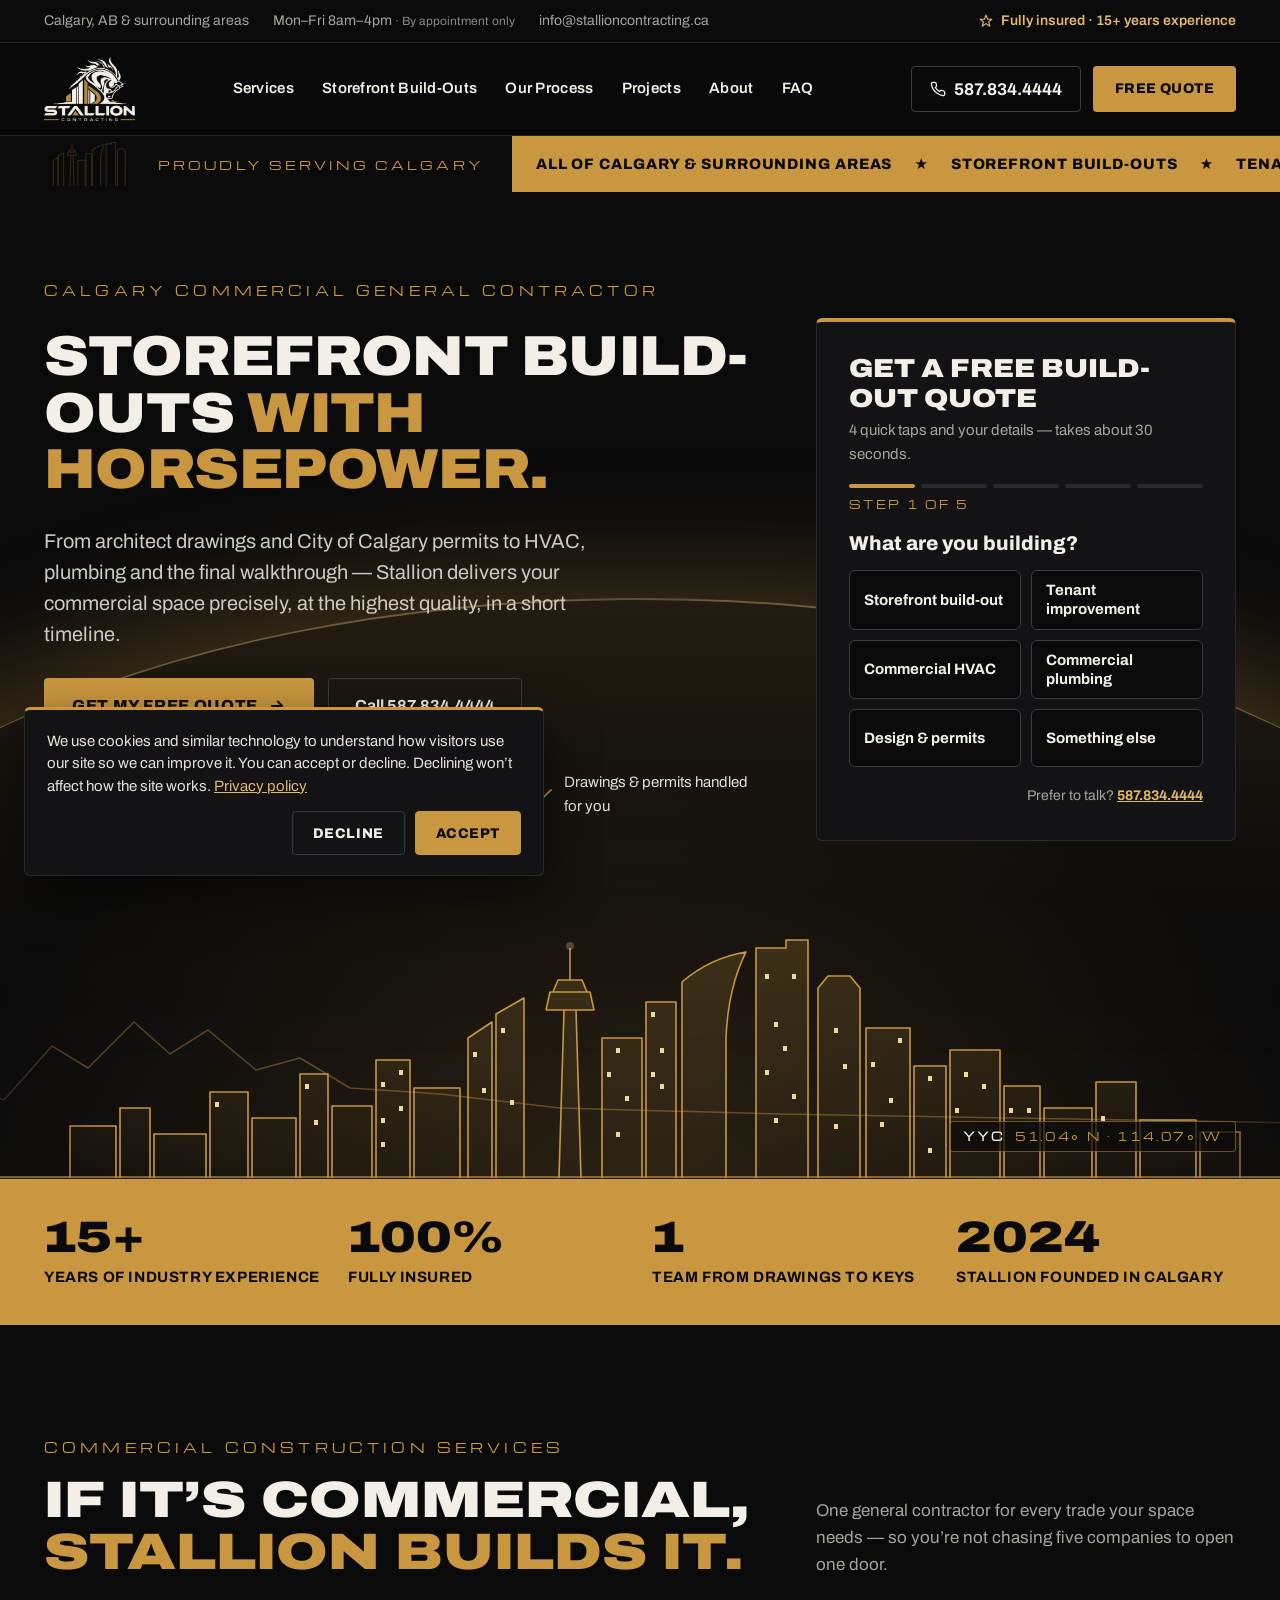
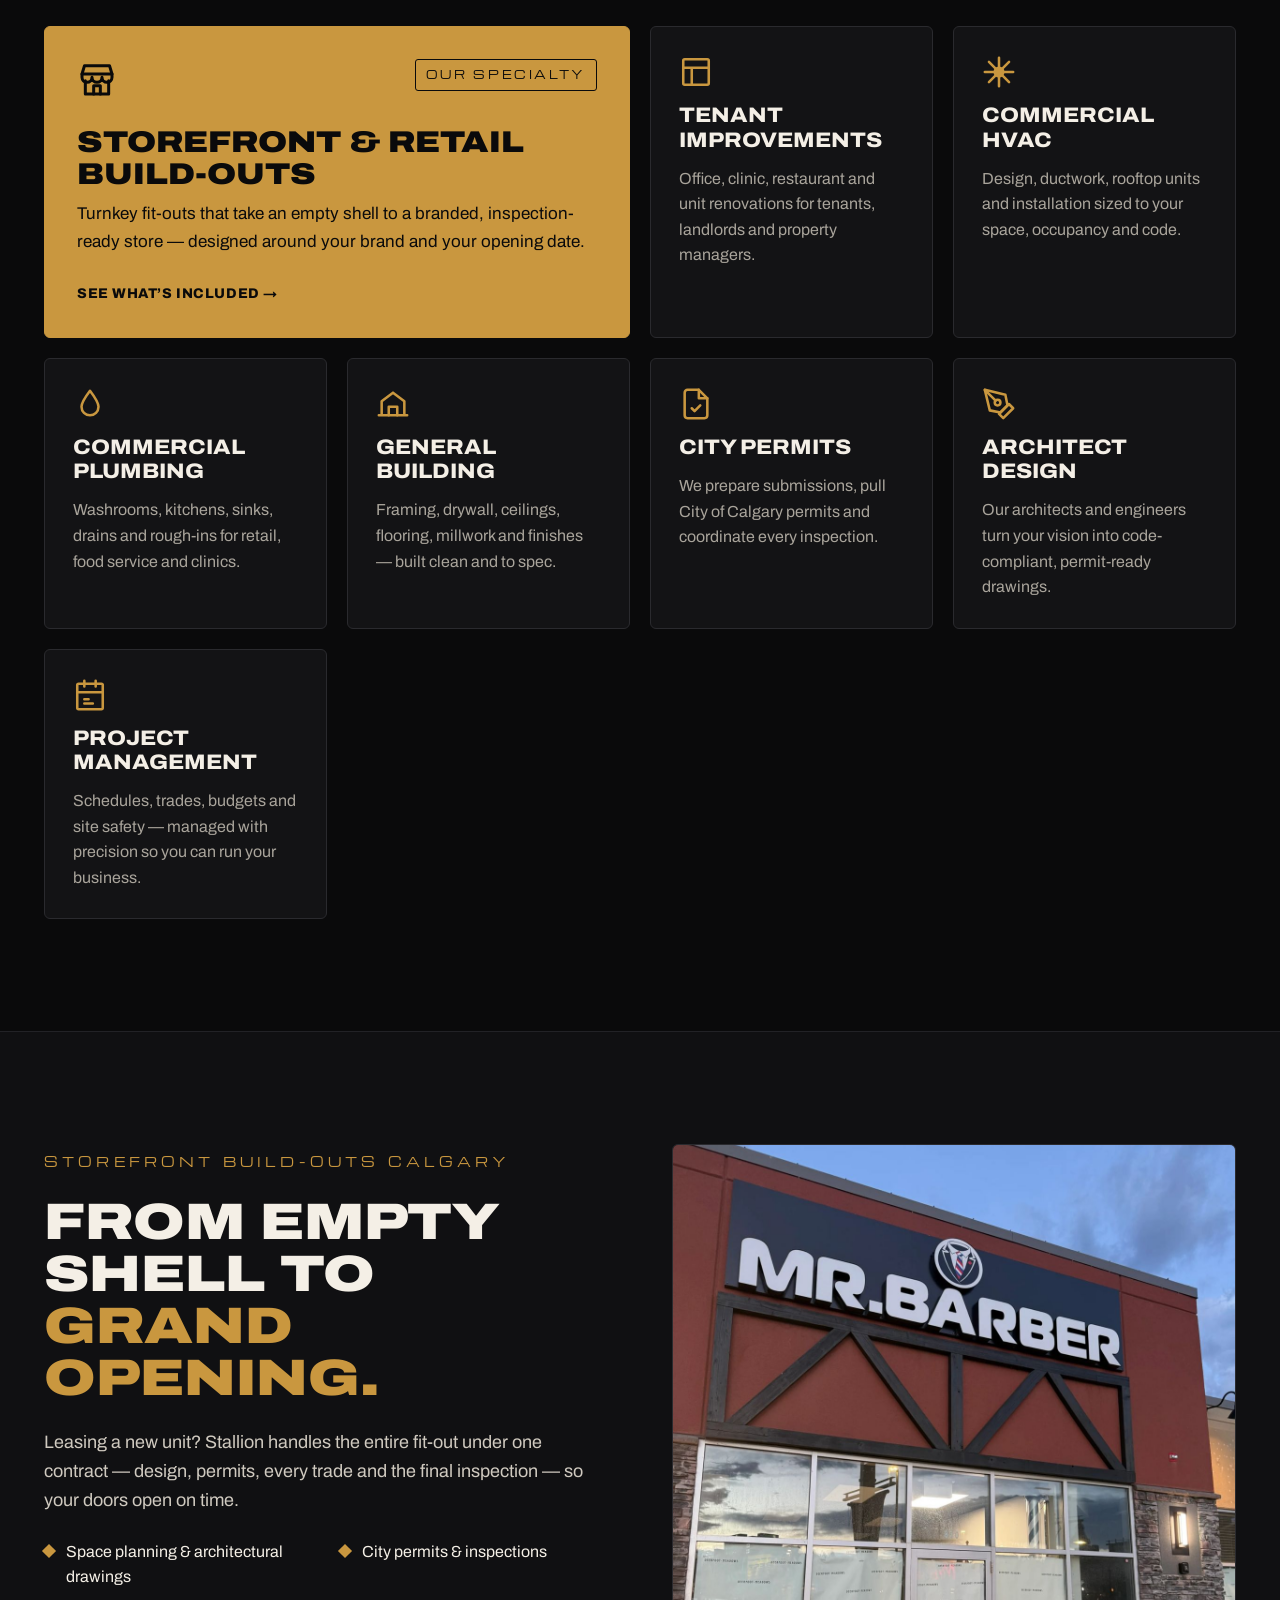
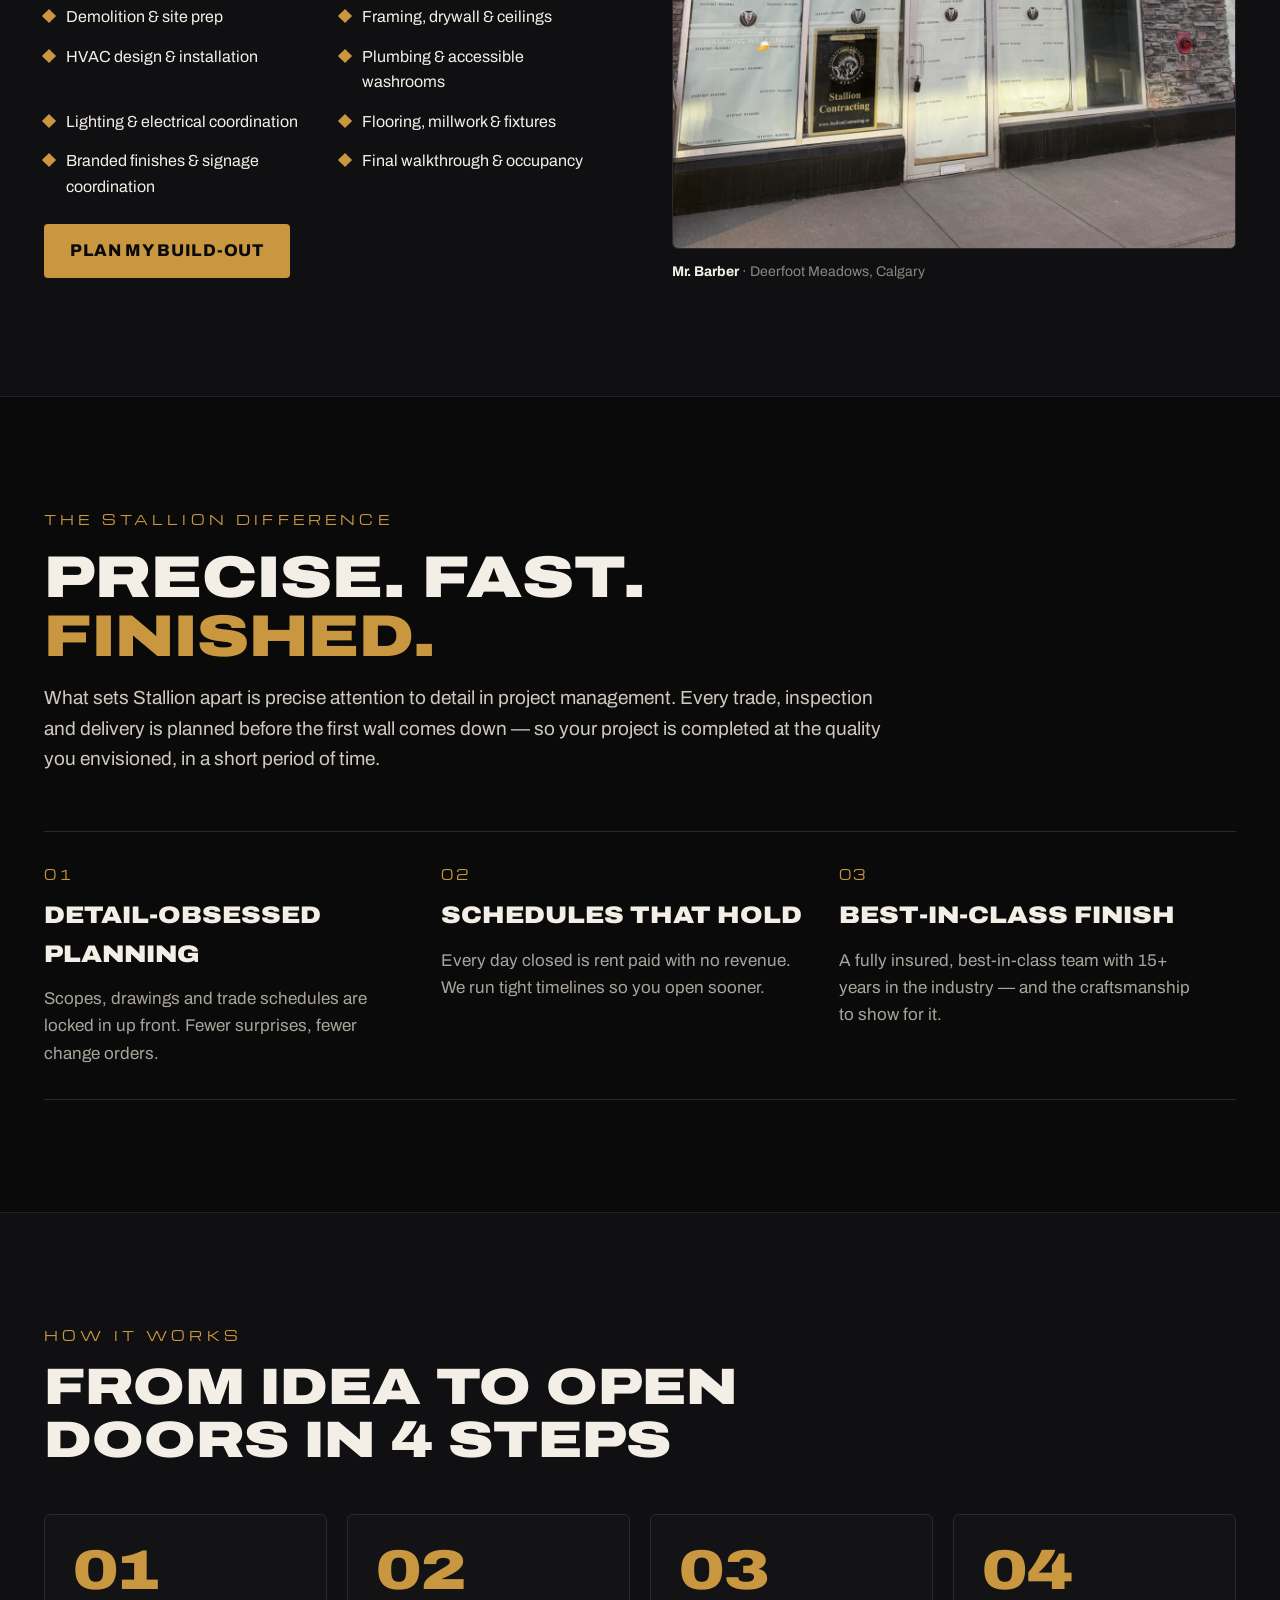
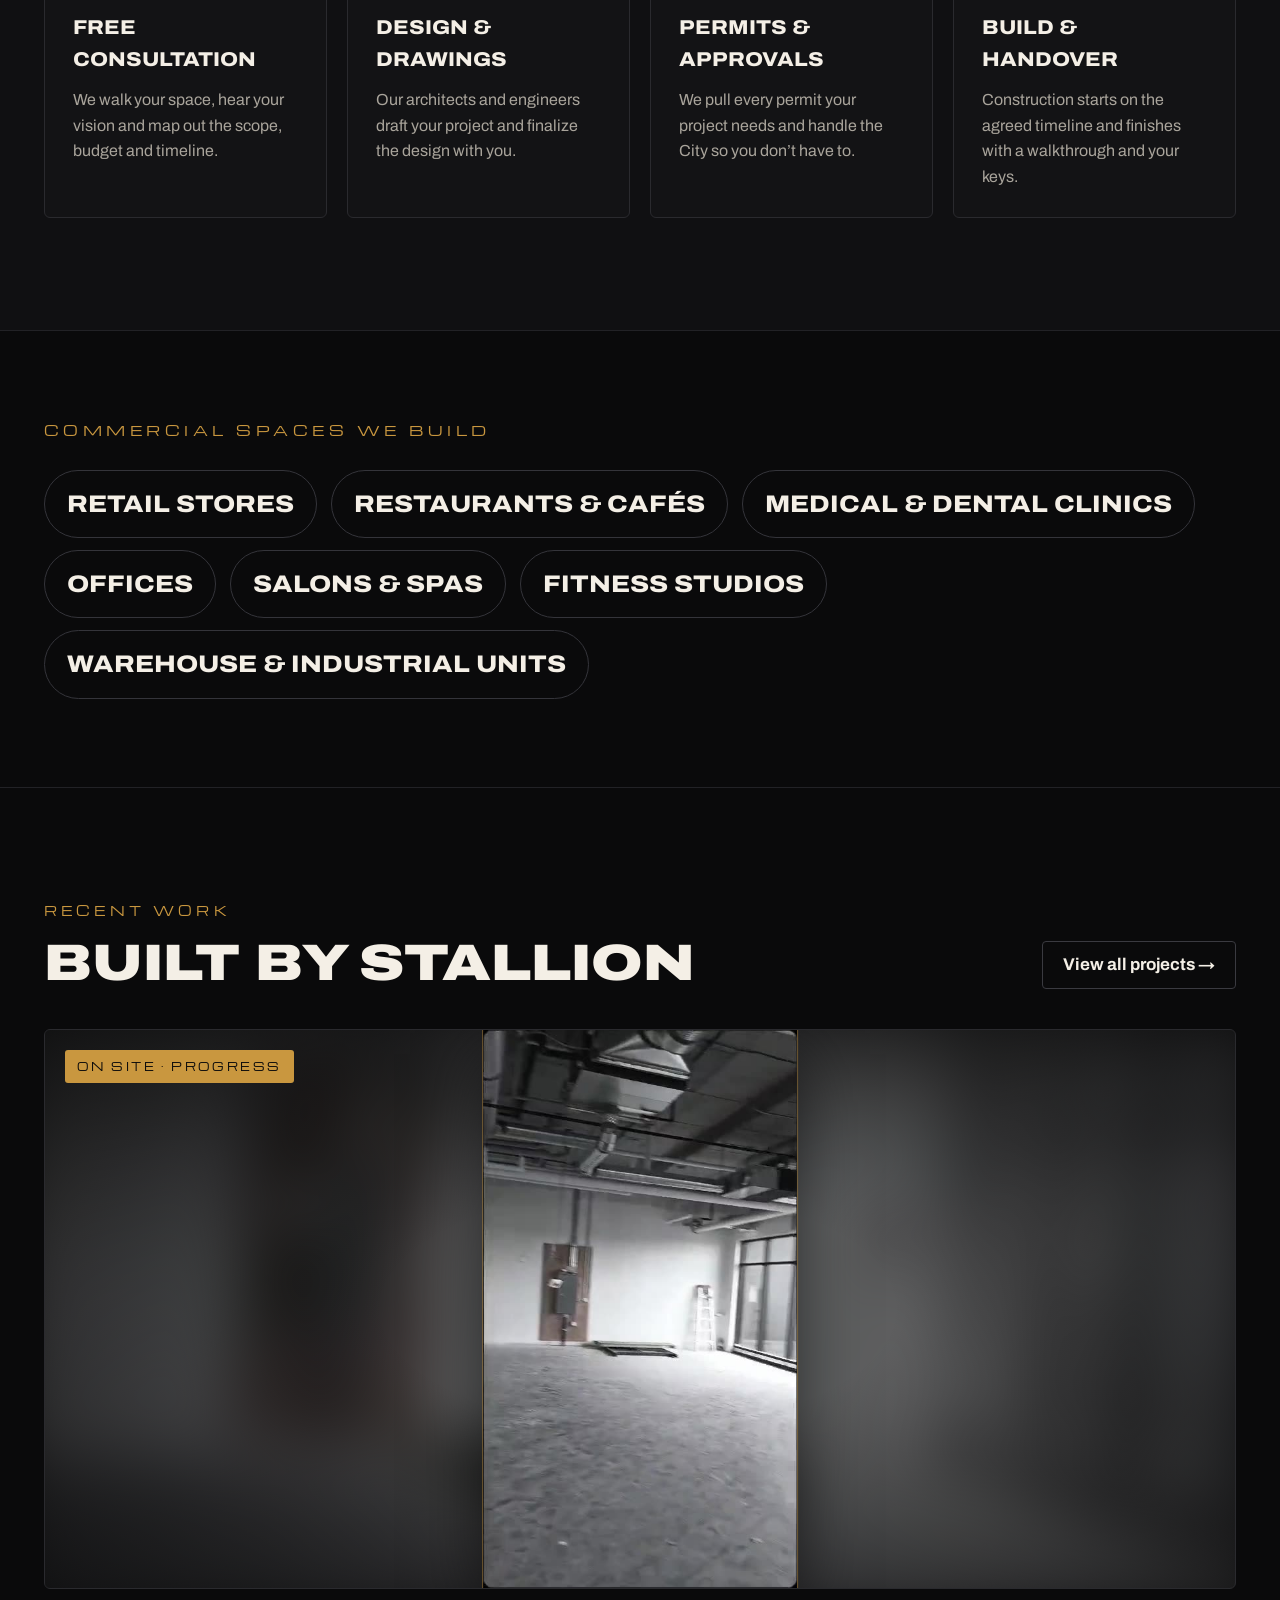
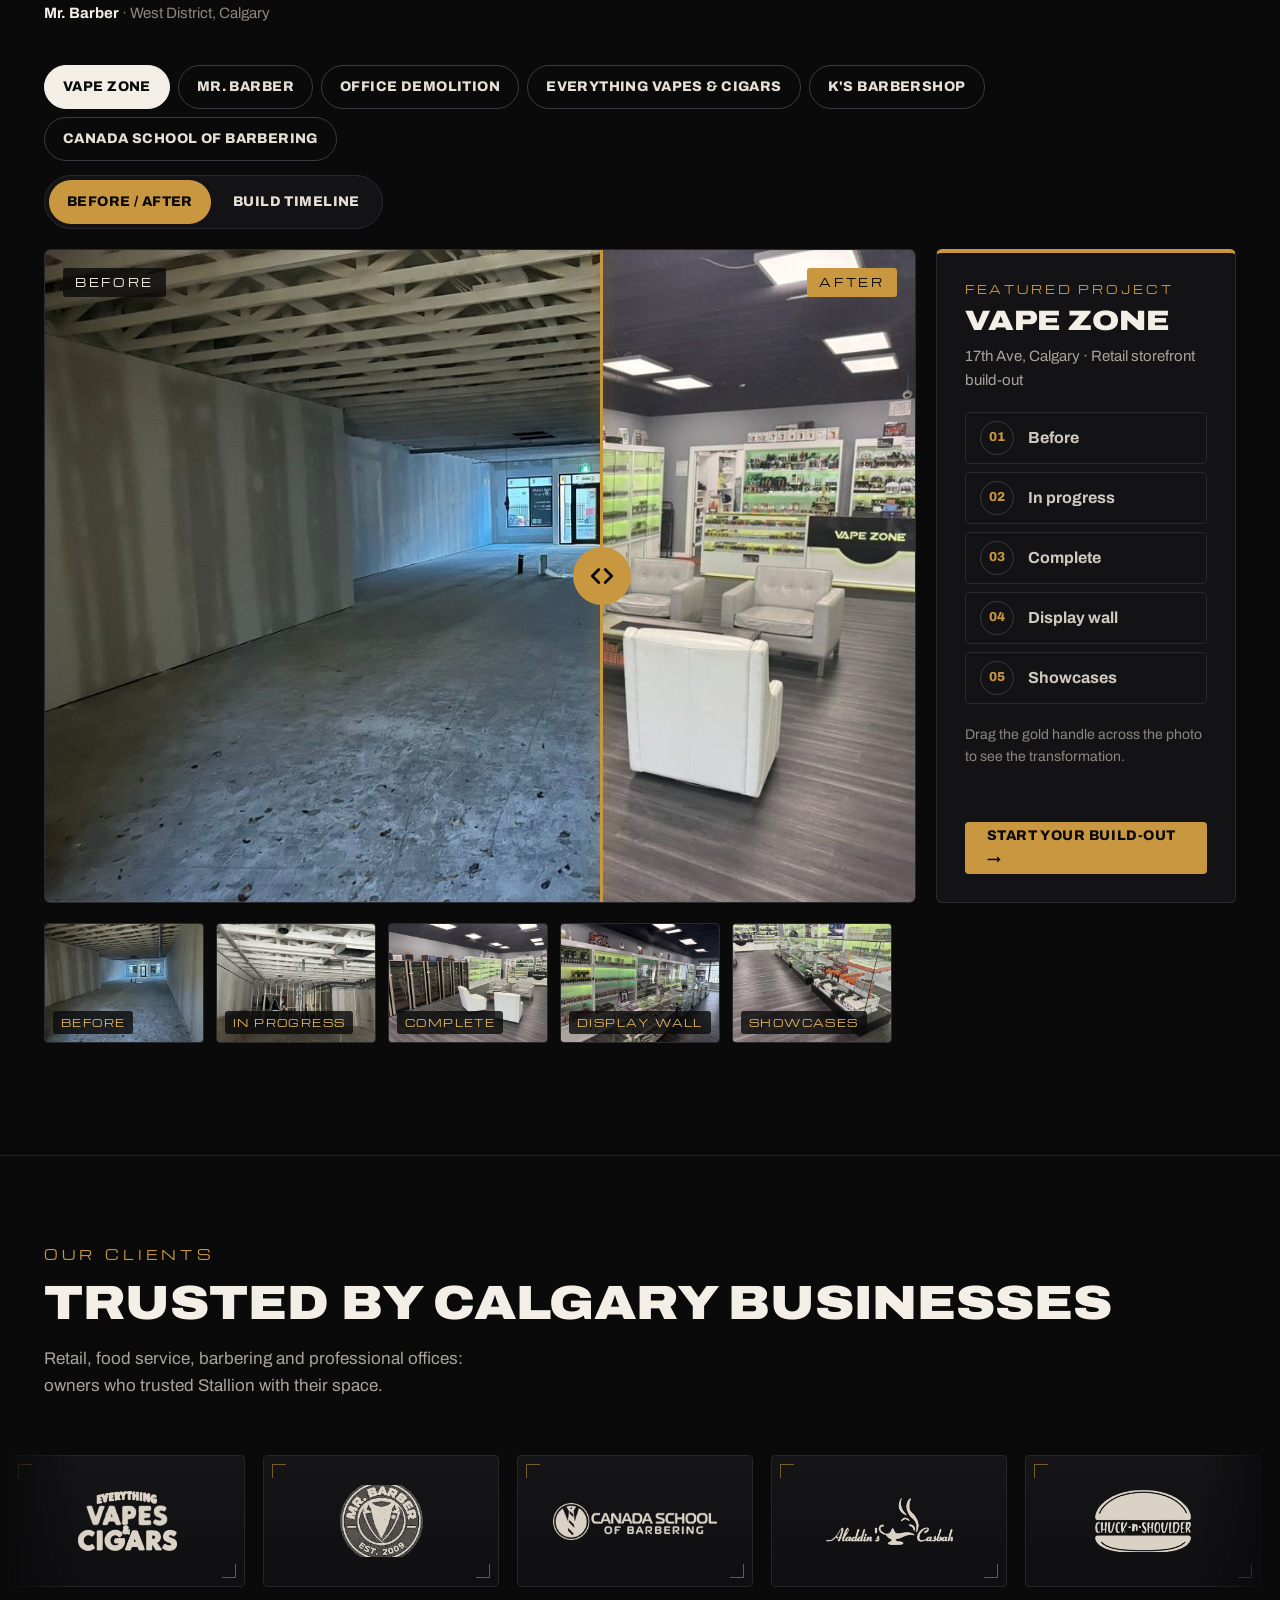
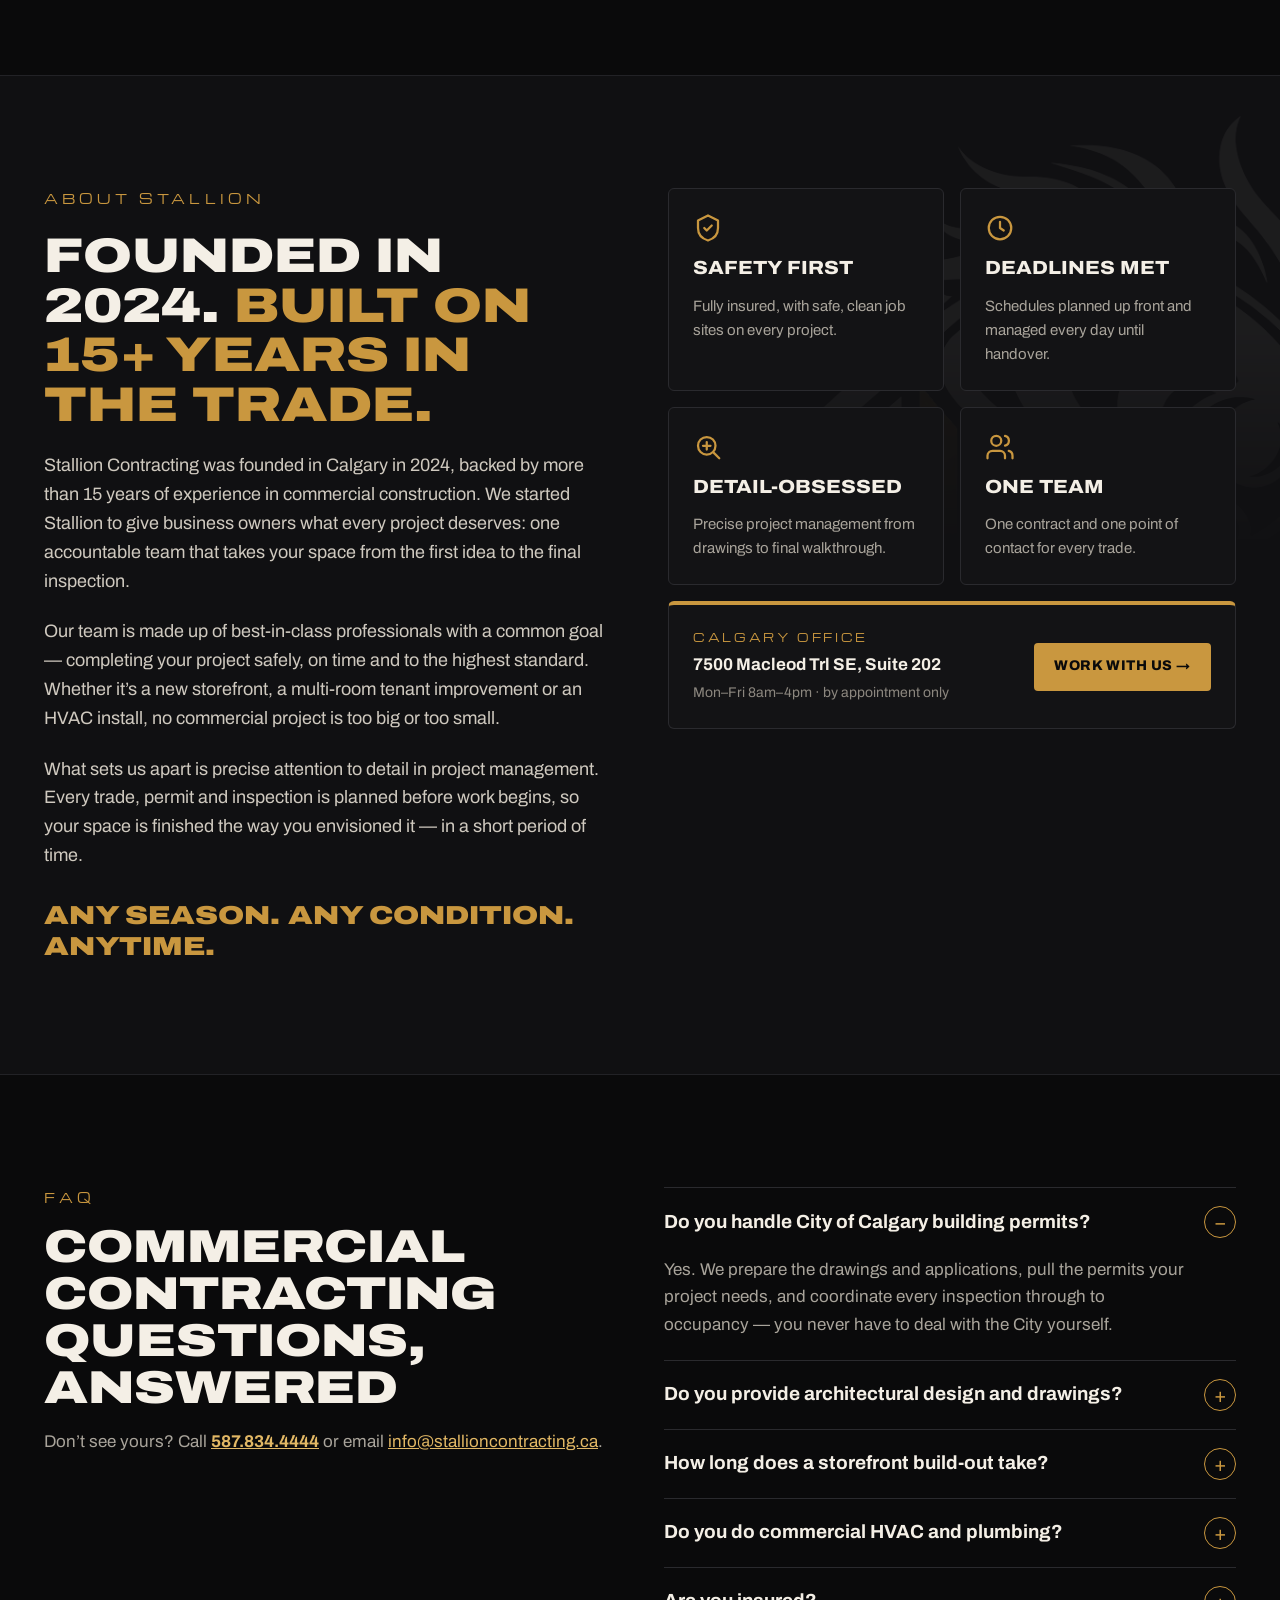
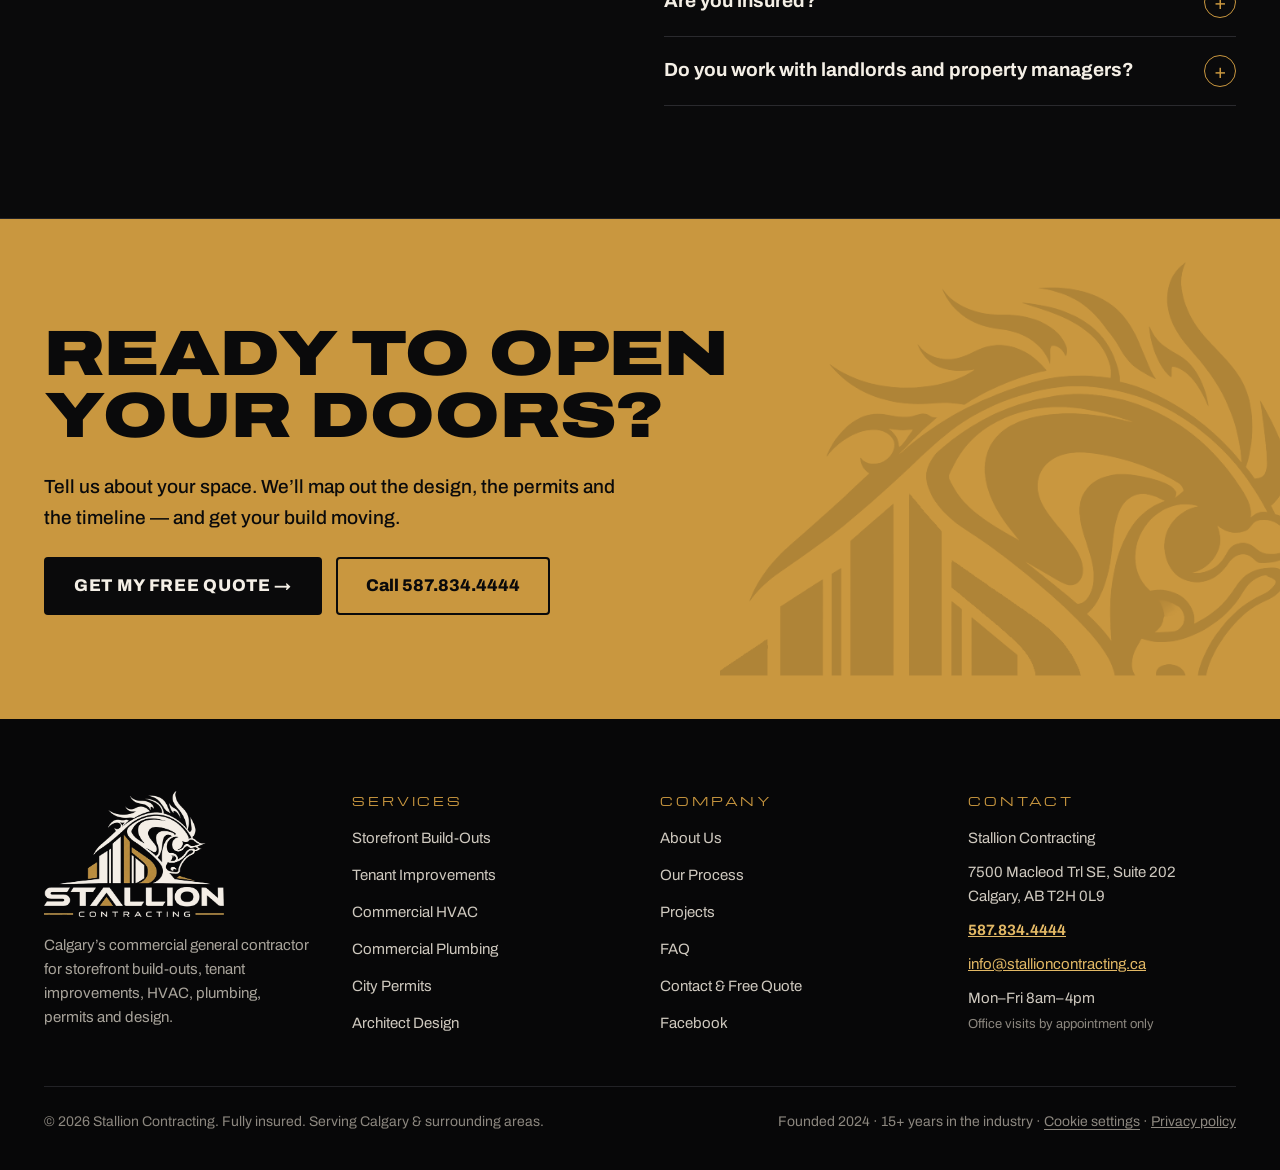
==== commit 44d4358e: "Client logos: full LEA and Canada School of Barbering logos (preview) Co-Authored-By: Claude Opus 5." ====
--- a/index.html
+++ b/index.html
@@ -413,8 +413,8 @@
 </div>
 <div class="cl-marquee" style="padding: 32px 0 88px">
 <div class="cl-track">
-<ul class="cl-set" role="list" aria-label="Stallion Contracting clients"><li class="cl-tile"><span class="cl-logo" role="img" aria-label="Everything Vapes &amp; Cigars" style="width: 99px; height: 60px; -webkit-mask-image: url(assets/img/clients/mono/everything-vapes-cigars.png); mask-image: url(assets/img/clients/mono/everything-vapes-cigars.png)"></span></li><li class="cl-tile"><span class="cl-logo" role="img" aria-label="Mr. Barber" style="width: 83px; height: 72px; -webkit-mask-image: url(assets/img/clients/mono/mr-barber.png); mask-image: url(assets/img/clients/mono/mr-barber.png)"></span></li><li class="cl-tile"><span class="cl-logo" role="img" aria-label="Canada School of Barbering" style="width: 146px; height: 41px; -webkit-mask-image: url(assets/img/clients/mono/canada-school-of-barbering.png); mask-image: url(assets/img/clients/mono/canada-school-of-barbering.png)"></span></li><li class="cl-tile"><span class="cl-logo" role="img" aria-label="Aladdin&#x27;s Casbah" style="width: 128px; height: 47px; -webkit-mask-image: url(assets/img/clients/mono/aladdins-casbah.png); mask-image: url(assets/img/clients/mono/aladdins-casbah.png)"></span></li><li class="cl-tile"><span class="cl-logo" role="img" aria-label="Chuck-n-Shoulder" style="width: 97px; height: 62px; -webkit-mask-image: url(assets/img/clients/mono/chuck-n-shoulder.png); mask-image: url(assets/img/clients/mono/chuck-n-shoulder.png)"></span></li><li class="cl-tile"><span class="cl-logo" role="img" aria-label="Original Shawarma" style="width: 52px; height: 76px; -webkit-mask-image: url(assets/img/clients/mono/original-shawarma.png); mask-image: url(assets/img/clients/mono/original-shawarma.png)"></span></li><li class="cl-tile"><span class="cl-logo" role="img" aria-label="LEA Employment &amp; Immigration" style="width: 156px; height: 38px; -webkit-mask-image: url(assets/img/clients/mono/lea-employment-immigration.png); mask-image: url(assets/img/clients/mono/lea-employment-immigration.png)"></span></li></ul>
-<ul class="cl-set cl-dup" role="list" aria-hidden="true"><li class="cl-tile"><span class="cl-logo" style="width: 99px; height: 60px; -webkit-mask-image: url(assets/img/clients/mono/everything-vapes-cigars.png); mask-image: url(assets/img/clients/mono/everything-vapes-cigars.png)"></span></li><li class="cl-tile"><span class="cl-logo" style="width: 83px; height: 72px; -webkit-mask-image: url(assets/img/clients/mono/mr-barber.png); mask-image: url(assets/img/clients/mono/mr-barber.png)"></span></li><li class="cl-tile"><span class="cl-logo" style="width: 146px; height: 41px; -webkit-mask-image: url(assets/img/clients/mono/canada-school-of-barbering.png); mask-image: url(assets/img/clients/mono/canada-school-of-barbering.png)"></span></li><li class="cl-tile"><span class="cl-logo" style="width: 128px; height: 47px; -webkit-mask-image: url(assets/img/clients/mono/aladdins-casbah.png); mask-image: url(assets/img/clients/mono/aladdins-casbah.png)"></span></li><li class="cl-tile"><span class="cl-logo" style="width: 97px; height: 62px; -webkit-mask-image: url(assets/img/clients/mono/chuck-n-shoulder.png); mask-image: url(assets/img/clients/mono/chuck-n-shoulder.png)"></span></li><li class="cl-tile"><span class="cl-logo" style="width: 52px; height: 76px; -webkit-mask-image: url(assets/img/clients/mono/original-shawarma.png); mask-image: url(assets/img/clients/mono/original-shawarma.png)"></span></li><li class="cl-tile"><span class="cl-logo" style="width: 156px; height: 38px; -webkit-mask-image: url(assets/img/clients/mono/lea-employment-immigration.png); mask-image: url(assets/img/clients/mono/lea-employment-immigration.png)"></span></li></ul>
+<ul class="cl-set" role="list" aria-label="Stallion Contracting clients"><li class="cl-tile"><span class="cl-logo" role="img" aria-label="Everything Vapes &amp; Cigars" style="width: 99px; height: 60px; -webkit-mask-image: url(assets/img/clients/mono/everything-vapes-cigars.png); mask-image: url(assets/img/clients/mono/everything-vapes-cigars.png)"></span></li><li class="cl-tile"><span class="cl-logo" role="img" aria-label="Mr. Barber" style="width: 83px; height: 72px; -webkit-mask-image: url(assets/img/clients/mono/mr-barber.png); mask-image: url(assets/img/clients/mono/mr-barber.png)"></span></li><li class="cl-tile"><span class="cl-logo" role="img" aria-label="Canada School of Barbering" style="width: 164px; height: 37px; -webkit-mask-image: url(assets/img/clients/mono/canada-school-of-barbering.png); mask-image: url(assets/img/clients/mono/canada-school-of-barbering.png)"></span></li><li class="cl-tile"><span class="cl-logo" role="img" aria-label="Aladdin&#x27;s Casbah" style="width: 128px; height: 47px; -webkit-mask-image: url(assets/img/clients/mono/aladdins-casbah.png); mask-image: url(assets/img/clients/mono/aladdins-casbah.png)"></span></li><li class="cl-tile"><span class="cl-logo" role="img" aria-label="Chuck-n-Shoulder" style="width: 97px; height: 62px; -webkit-mask-image: url(assets/img/clients/mono/chuck-n-shoulder.png); mask-image: url(assets/img/clients/mono/chuck-n-shoulder.png)"></span></li><li class="cl-tile"><span class="cl-logo" role="img" aria-label="Original Shawarma" style="width: 52px; height: 76px; -webkit-mask-image: url(assets/img/clients/mono/original-shawarma.png); mask-image: url(assets/img/clients/mono/original-shawarma.png)"></span></li><li class="cl-tile"><span class="cl-logo" role="img" aria-label="LEA Employment &amp; Immigration" style="width: 168px; height: 32px; -webkit-mask-image: url(assets/img/clients/mono/lea-employment-immigration.png); mask-image: url(assets/img/clients/mono/lea-employment-immigration.png)"></span></li></ul>
+<ul class="cl-set cl-dup" role="list" aria-hidden="true"><li class="cl-tile"><span class="cl-logo" style="width: 99px; height: 60px; -webkit-mask-image: url(assets/img/clients/mono/everything-vapes-cigars.png); mask-image: url(assets/img/clients/mono/everything-vapes-cigars.png)"></span></li><li class="cl-tile"><span class="cl-logo" style="width: 83px; height: 72px; -webkit-mask-image: url(assets/img/clients/mono/mr-barber.png); mask-image: url(assets/img/clients/mono/mr-barber.png)"></span></li><li class="cl-tile"><span class="cl-logo" style="width: 164px; height: 37px; -webkit-mask-image: url(assets/img/clients/mono/canada-school-of-barbering.png); mask-image: url(assets/img/clients/mono/canada-school-of-barbering.png)"></span></li><li class="cl-tile"><span class="cl-logo" style="width: 128px; height: 47px; -webkit-mask-image: url(assets/img/clients/mono/aladdins-casbah.png); mask-image: url(assets/img/clients/mono/aladdins-casbah.png)"></span></li><li class="cl-tile"><span class="cl-logo" style="width: 97px; height: 62px; -webkit-mask-image: url(assets/img/clients/mono/chuck-n-shoulder.png); mask-image: url(assets/img/clients/mono/chuck-n-shoulder.png)"></span></li><li class="cl-tile"><span class="cl-logo" style="width: 52px; height: 76px; -webkit-mask-image: url(assets/img/clients/mono/original-shawarma.png); mask-image: url(assets/img/clients/mono/original-shawarma.png)"></span></li><li class="cl-tile"><span class="cl-logo" style="width: 168px; height: 32px; -webkit-mask-image: url(assets/img/clients/mono/lea-employment-immigration.png); mask-image: url(assets/img/clients/mono/lea-employment-immigration.png)"></span></li></ul>
 </div>
 </div>
 </section>
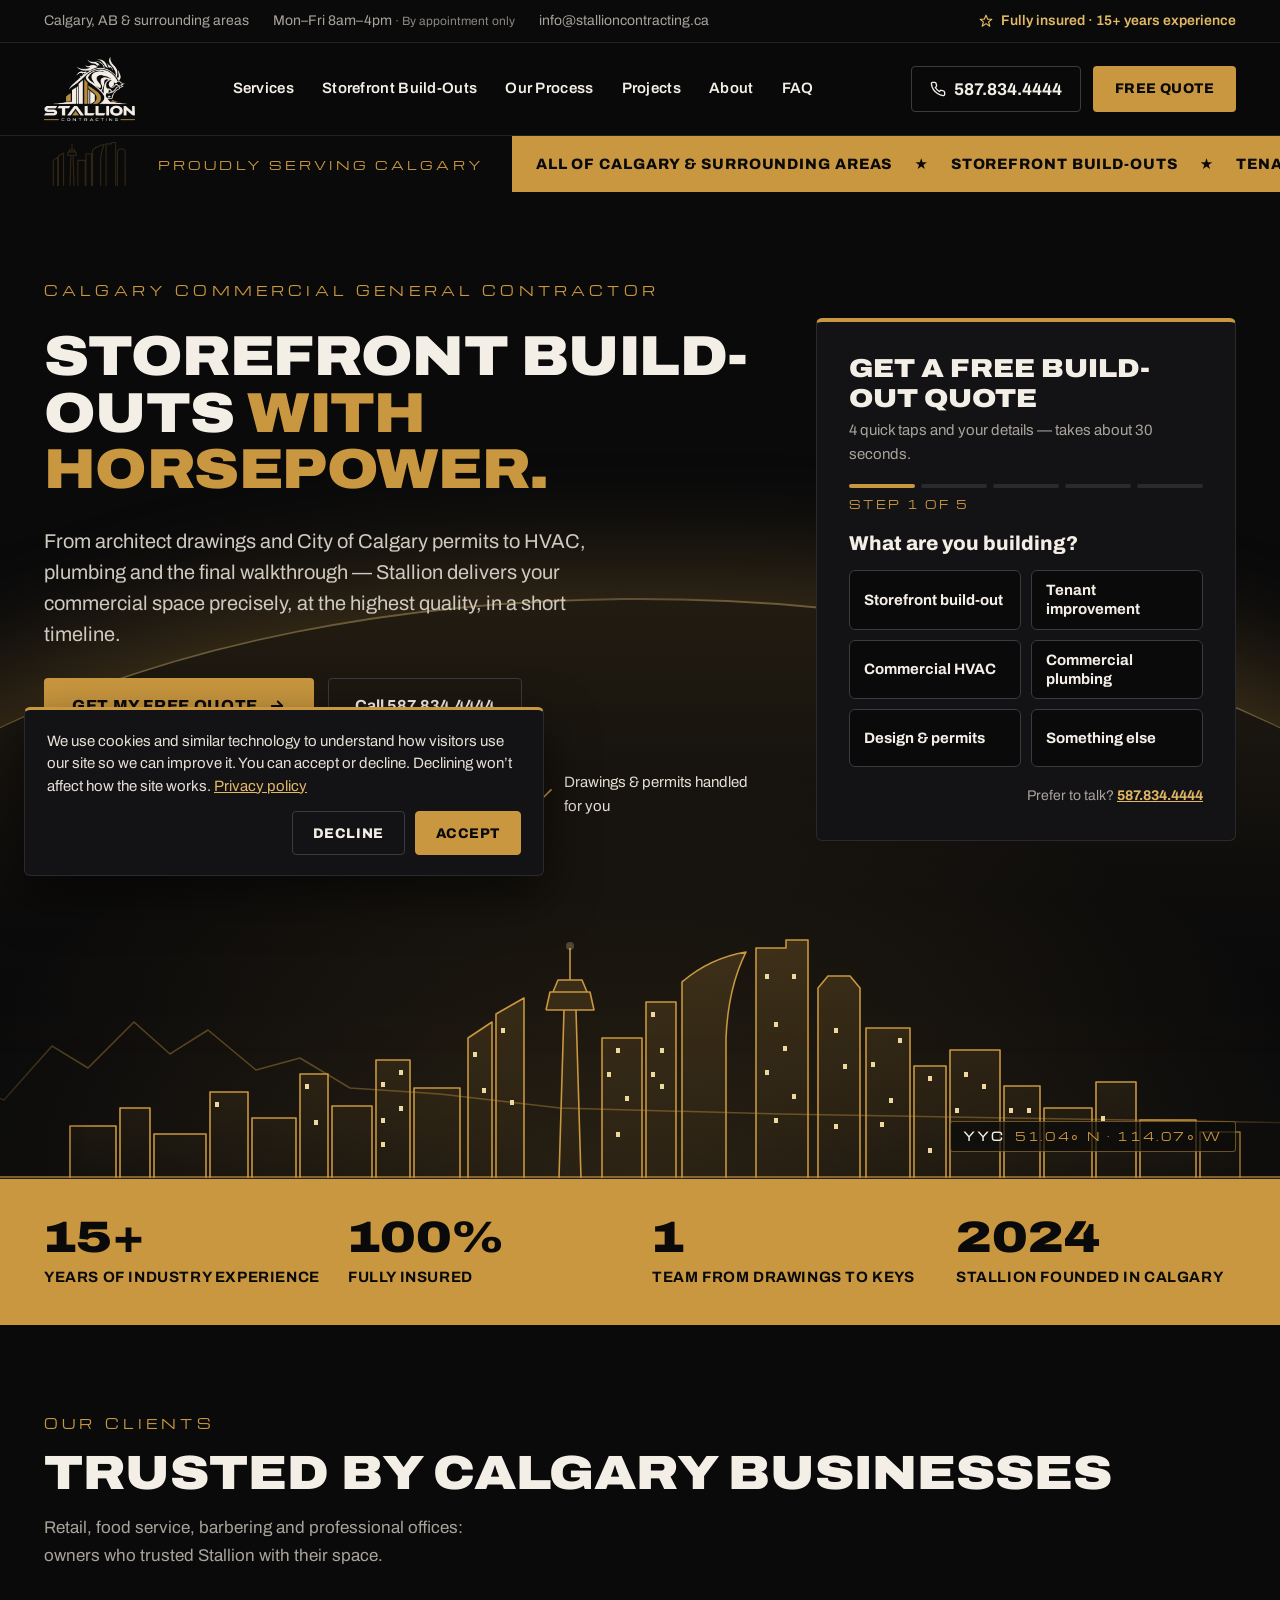
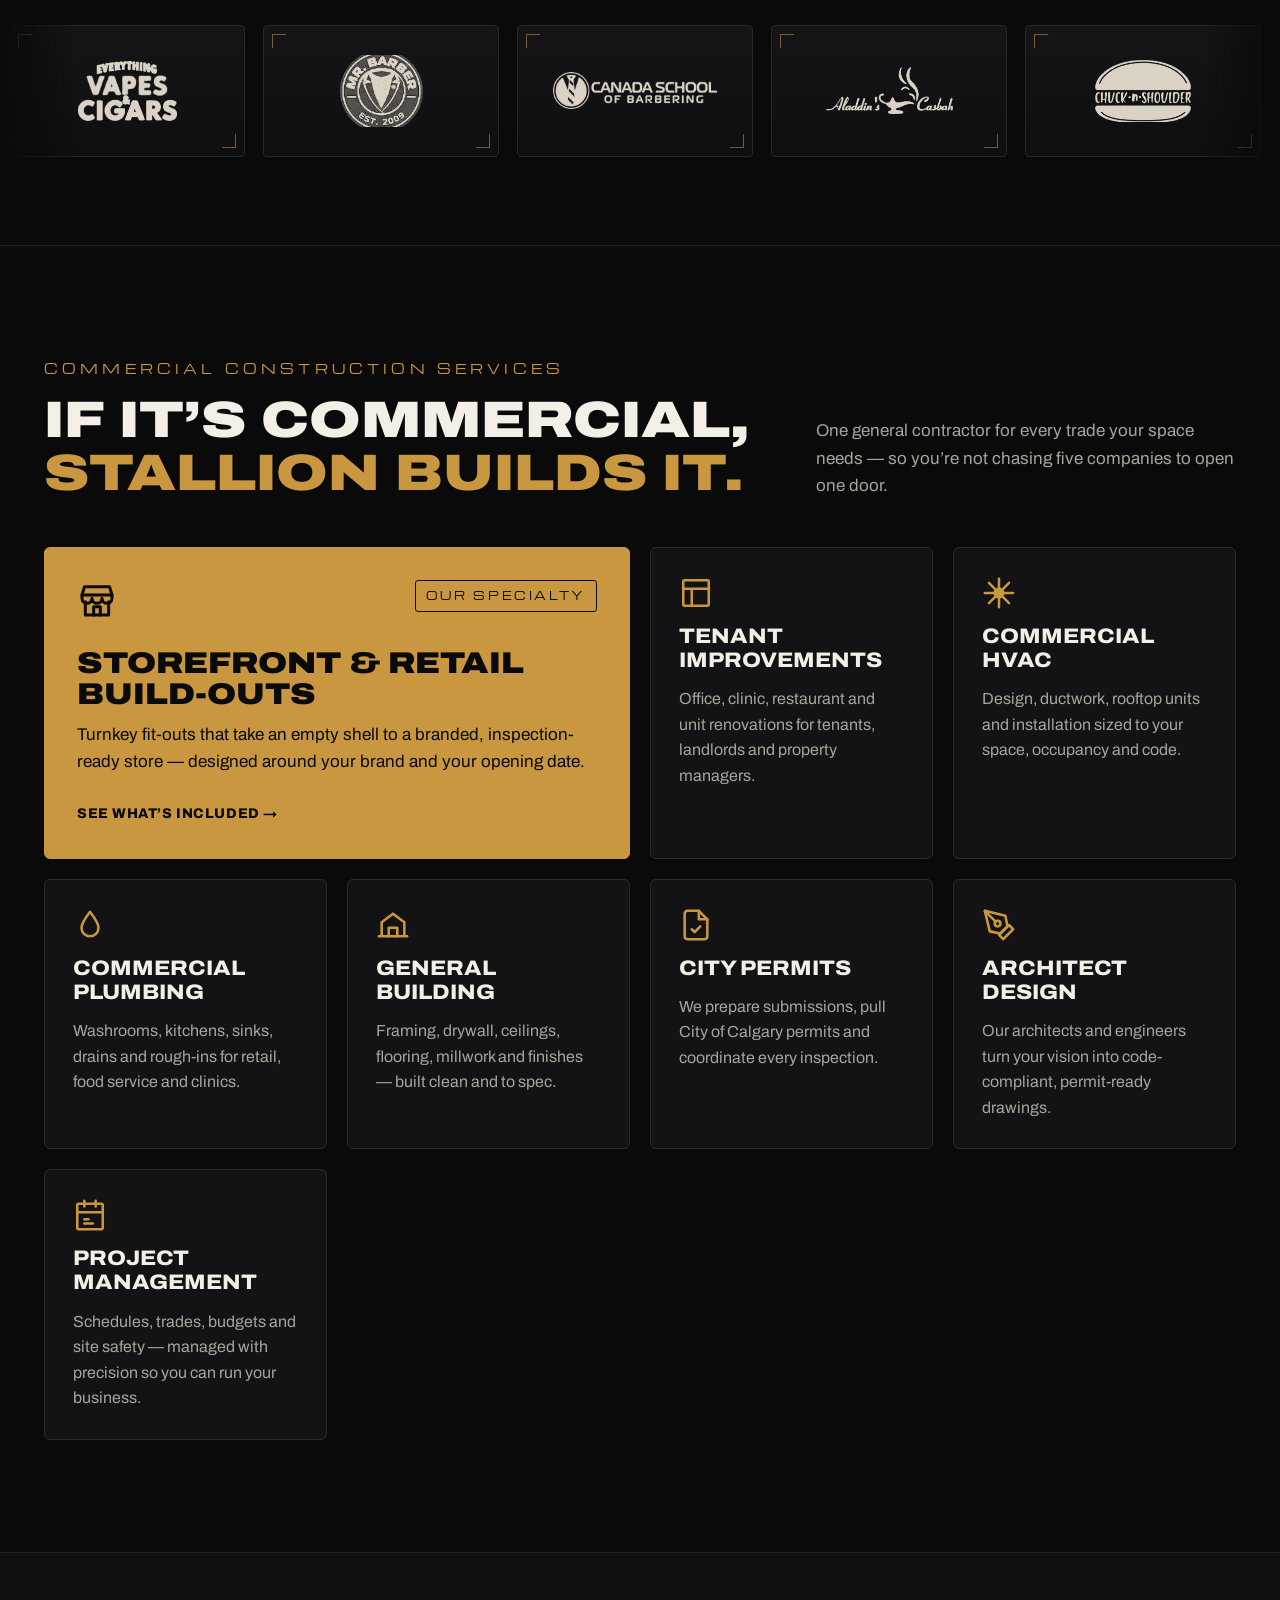
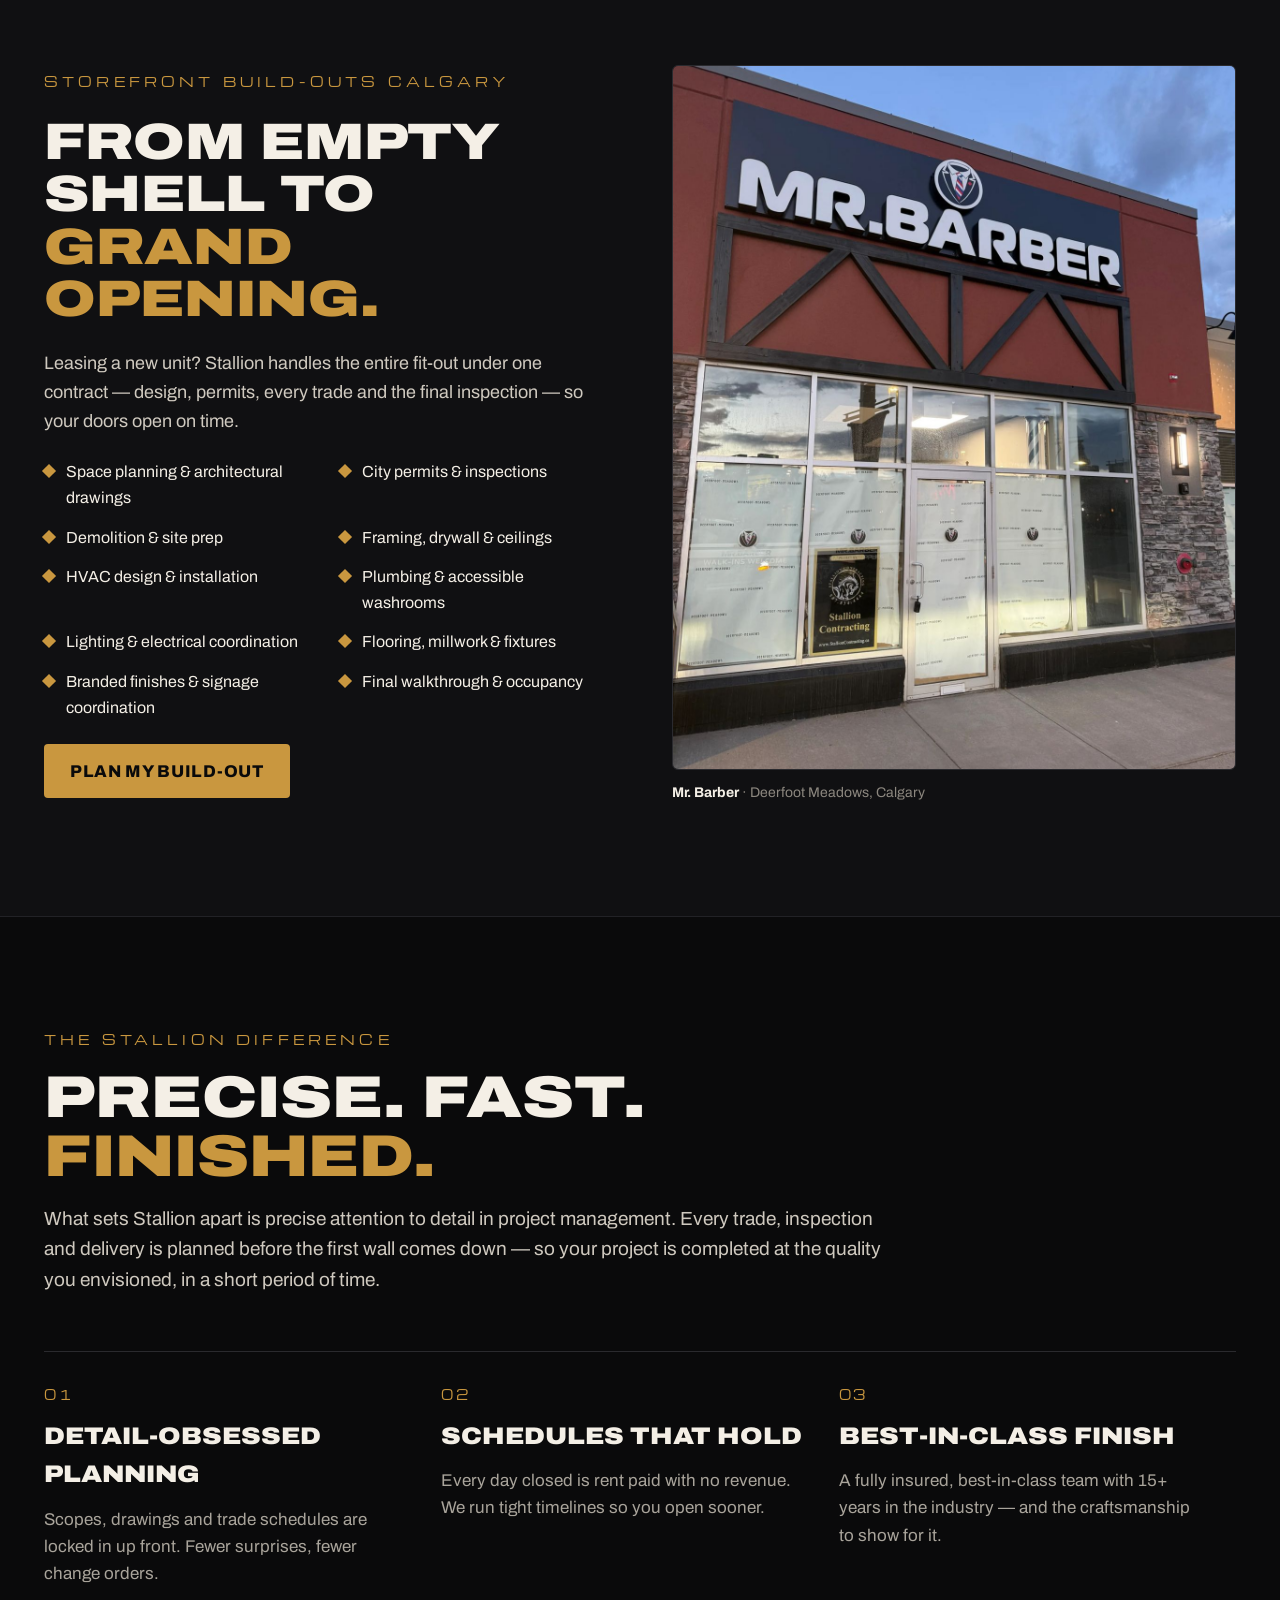
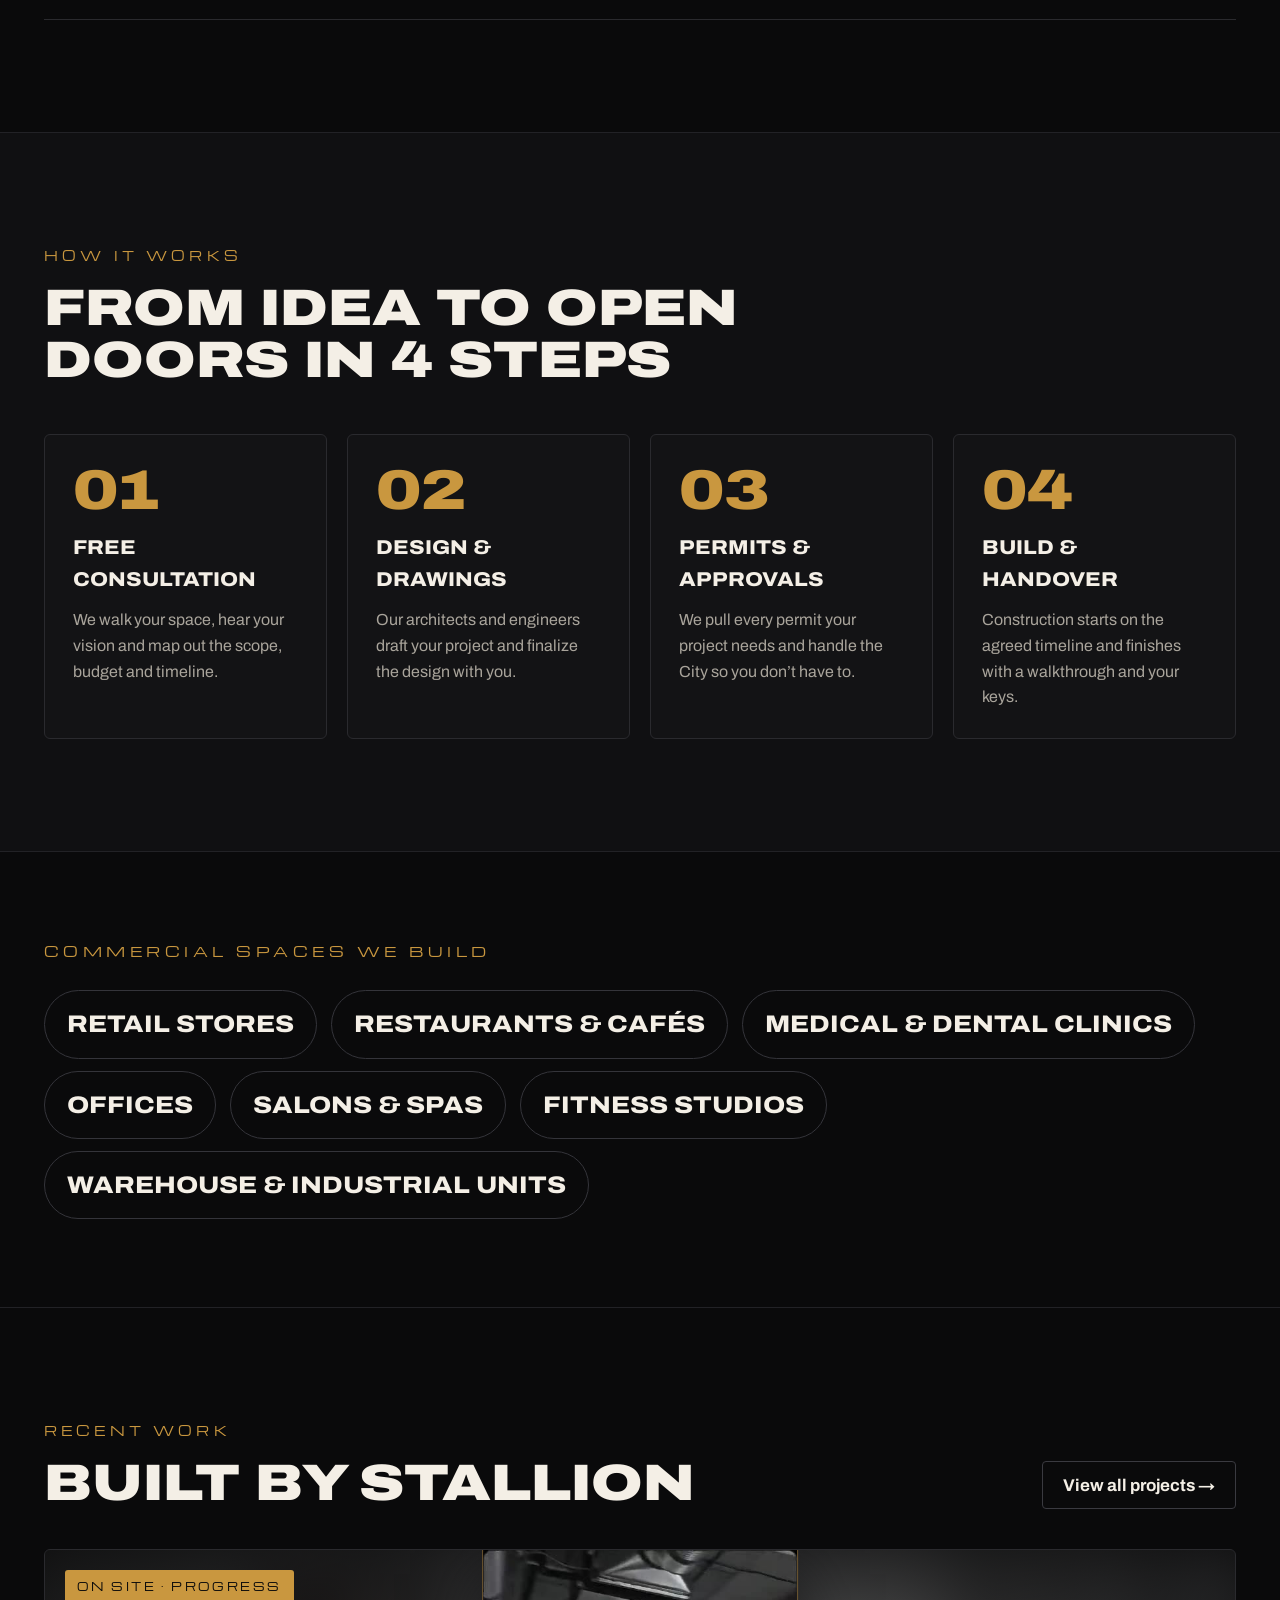
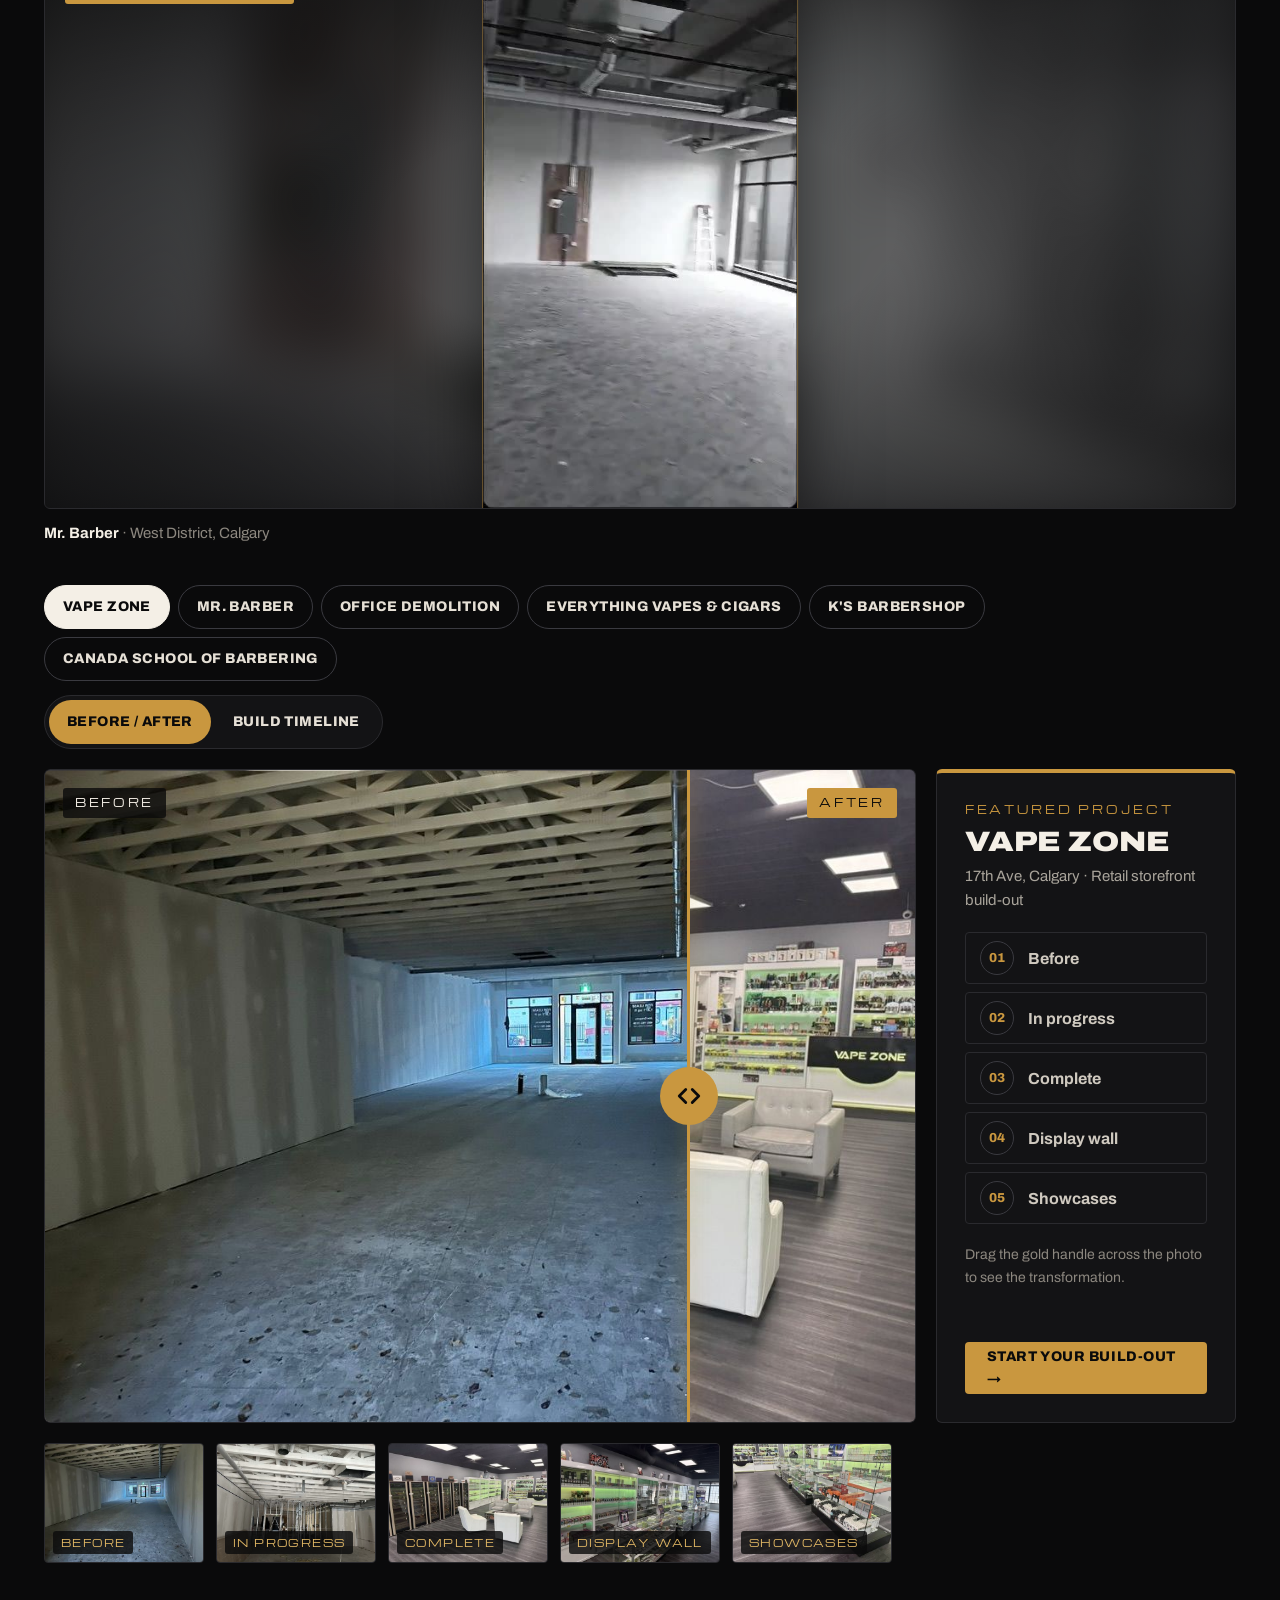
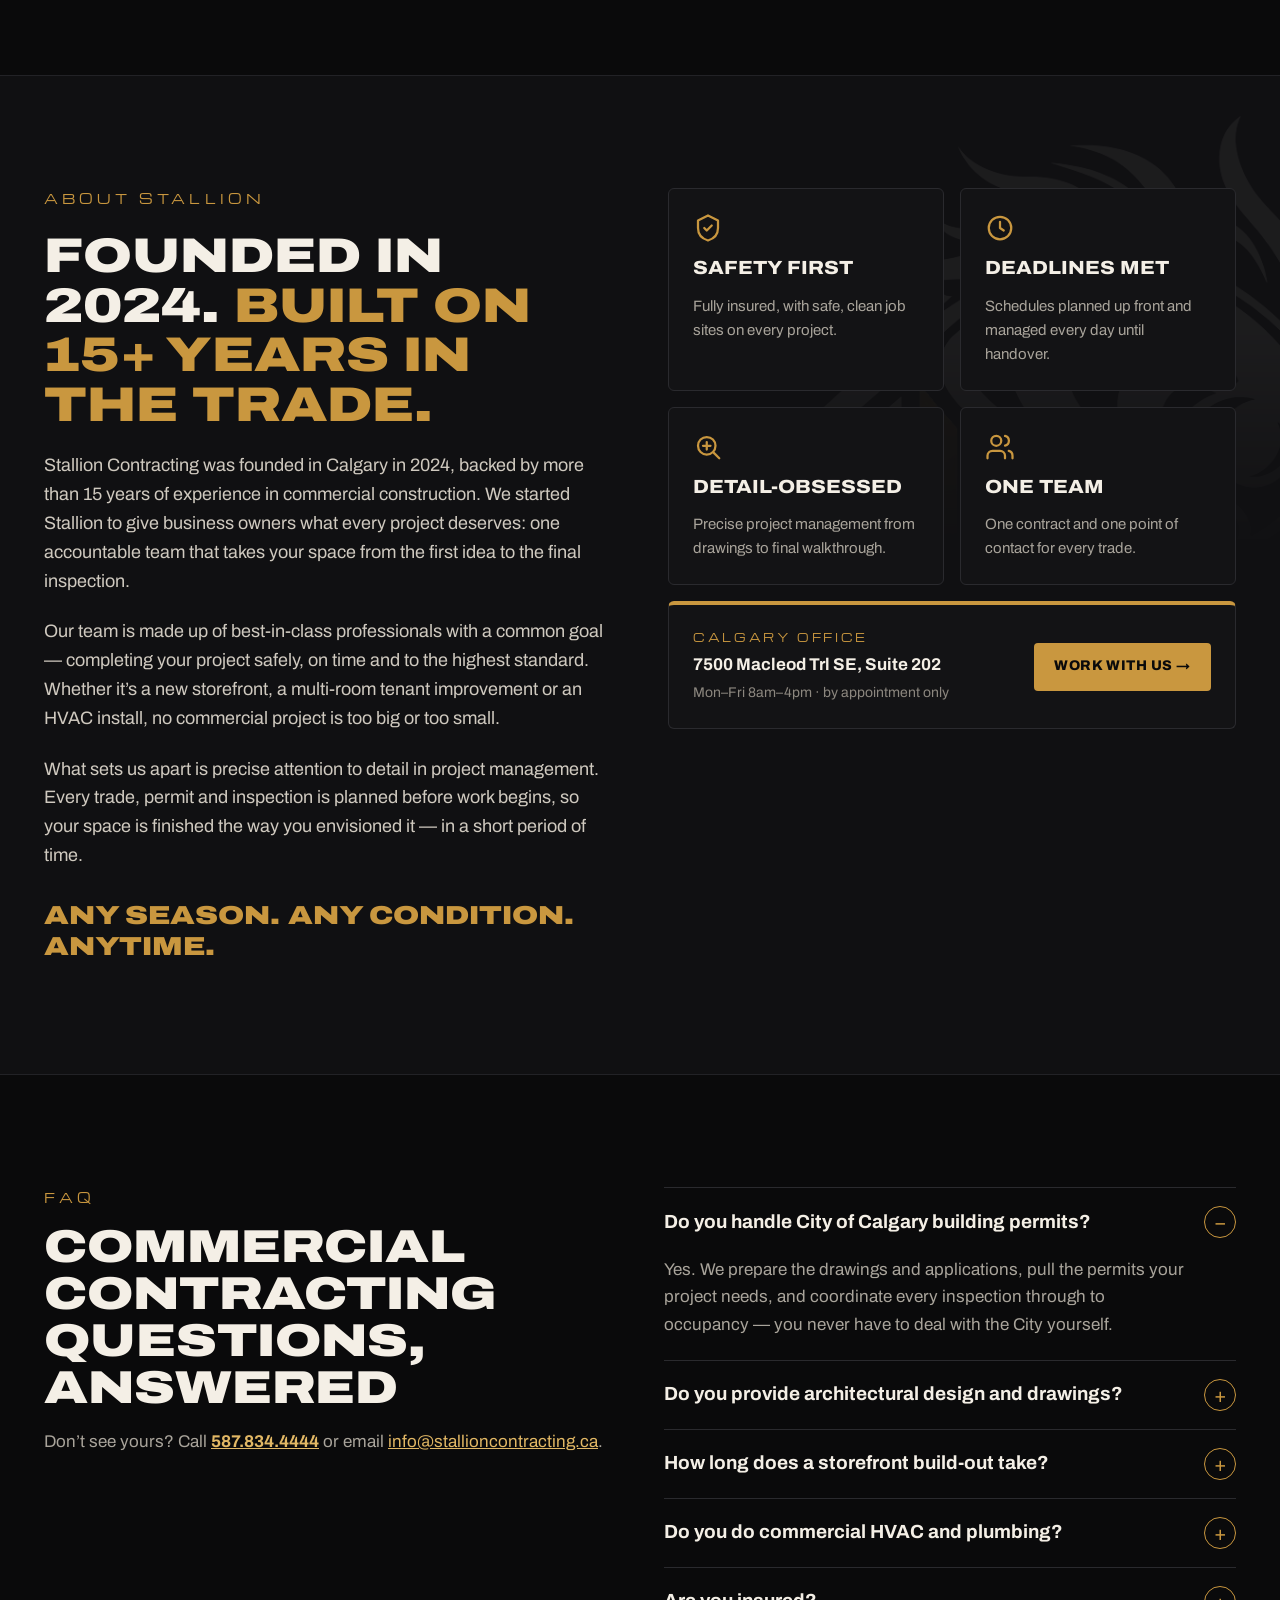
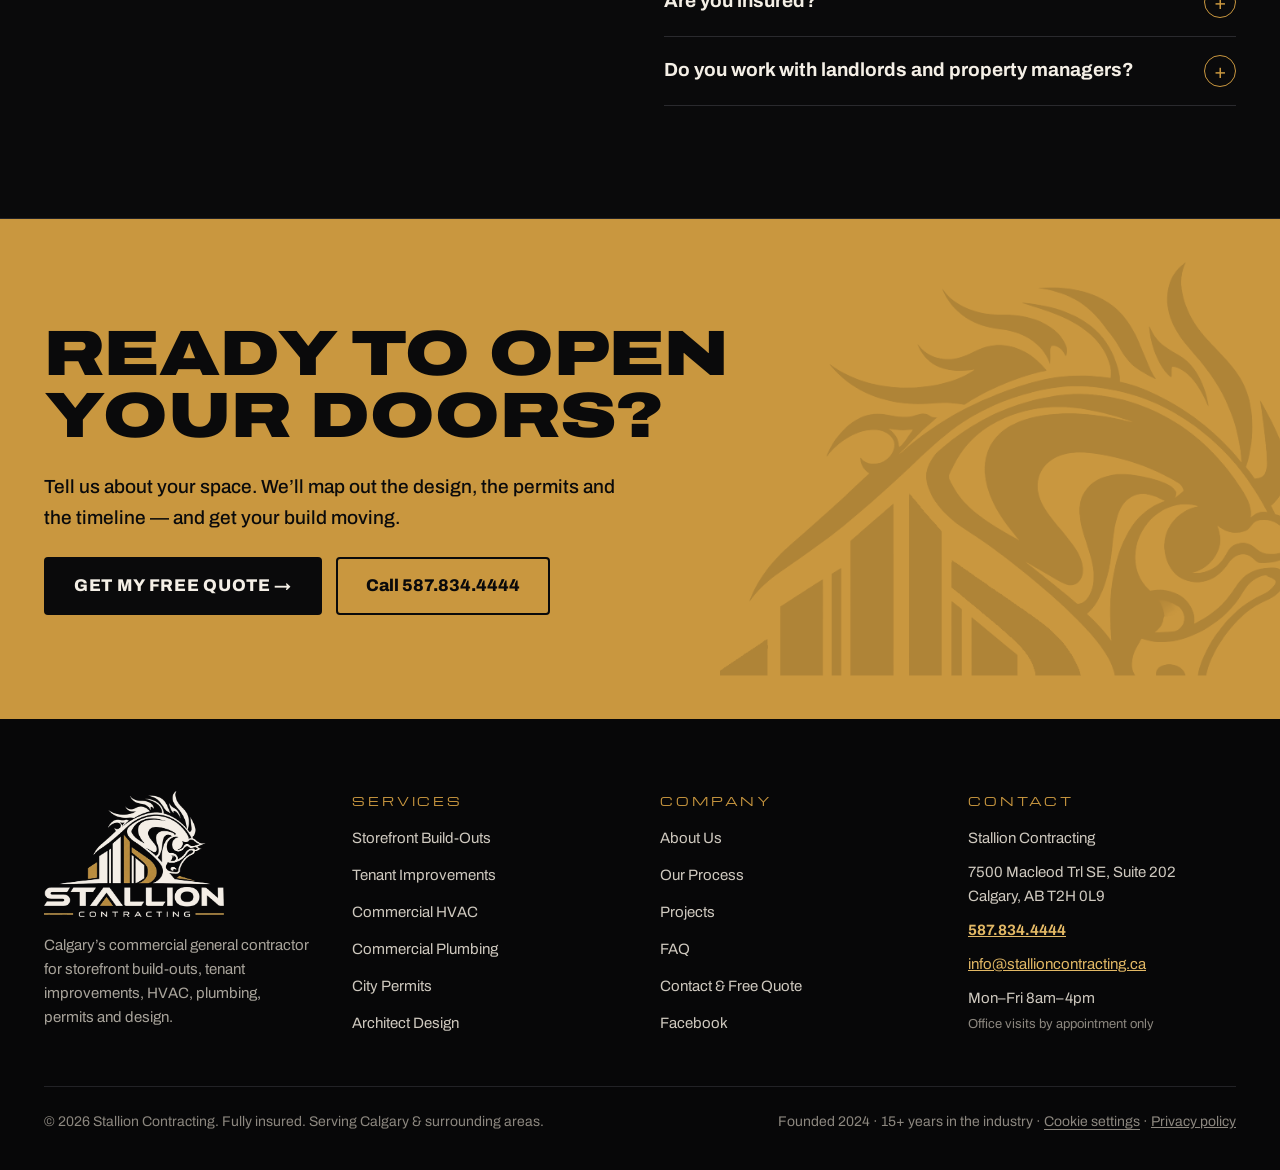
==== commit 47e6b653: "Move client logos section under the stats strip Co-Authored-By: Claude Opus 5.5 <noreply@anthropic.c" ====
--- a/index.html
+++ b/index.html
@@ -163,6 +163,22 @@
 </section>
 
 <!-- SERVICES -->
+<section id="clients" aria-labelledby="clients-title" class="cl" style="border-bottom: 1px solid #222226">
+<div style="max-width: 1240px; margin: 0 auto; padding: 88px 24px 24px; display: flex; flex-wrap: wrap; align-items: flex-end; justify-content: space-between; gap: 16px 40px">
+<div style="display: flex; flex-direction: column; gap: 14px">
+<p style="margin: 0; font-family: 'Michroma', sans-serif; font-size: 13px; letter-spacing: 0.32em; text-transform: uppercase; color: #C9973F">Our clients</p>
+<h2 id="clients-title" style="margin: 0; font-size: clamp(30px, 4vw, 48px); line-height: 1.05; font-weight: 900; font-stretch: 115%; text-transform: uppercase">Trusted by Calgary businesses</h2>
+</div>
+<p style="margin: 0; max-width: 44ch; color: #A9A49B">Retail, food service, barbering and professional offices: owners who trusted Stallion with their space.</p>
+</div>
+<div class="cl-marquee" style="padding: 32px 0 88px">
+<div class="cl-track">
+<ul class="cl-set" role="list" aria-label="Stallion Contracting clients"><li class="cl-tile"><span class="cl-logo" role="img" aria-label="Everything Vapes &amp; Cigars" style="width: 99px; height: 60px; -webkit-mask-image: url(assets/img/clients/mono/everything-vapes-cigars.png); mask-image: url(assets/img/clients/mono/everything-vapes-cigars.png)"></span></li><li class="cl-tile"><span class="cl-logo" role="img" aria-label="Mr. Barber" style="width: 83px; height: 72px; -webkit-mask-image: url(assets/img/clients/mono/mr-barber.png); mask-image: url(assets/img/clients/mono/mr-barber.png)"></span></li><li class="cl-tile"><span class="cl-logo" role="img" aria-label="Canada School of Barbering" style="width: 164px; height: 37px; -webkit-mask-image: url(assets/img/clients/mono/canada-school-of-barbering.png); mask-image: url(assets/img/clients/mono/canada-school-of-barbering.png)"></span></li><li class="cl-tile"><span class="cl-logo" role="img" aria-label="Aladdin&#x27;s Casbah" style="width: 128px; height: 47px; -webkit-mask-image: url(assets/img/clients/mono/aladdins-casbah.png); mask-image: url(assets/img/clients/mono/aladdins-casbah.png)"></span></li><li class="cl-tile"><span class="cl-logo" role="img" aria-label="Chuck-n-Shoulder" style="width: 97px; height: 62px; -webkit-mask-image: url(assets/img/clients/mono/chuck-n-shoulder.png); mask-image: url(assets/img/clients/mono/chuck-n-shoulder.png)"></span></li><li class="cl-tile"><span class="cl-logo" role="img" aria-label="Original Shawarma" style="width: 52px; height: 76px; -webkit-mask-image: url(assets/img/clients/mono/original-shawarma.png); mask-image: url(assets/img/clients/mono/original-shawarma.png)"></span></li><li class="cl-tile"><span class="cl-logo" role="img" aria-label="LEA Employment &amp; Immigration" style="width: 168px; height: 32px; -webkit-mask-image: url(assets/img/clients/mono/lea-employment-immigration.png); mask-image: url(assets/img/clients/mono/lea-employment-immigration.png)"></span></li></ul>
+<ul class="cl-set cl-dup" role="list" aria-hidden="true"><li class="cl-tile"><span class="cl-logo" style="width: 99px; height: 60px; -webkit-mask-image: url(assets/img/clients/mono/everything-vapes-cigars.png); mask-image: url(assets/img/clients/mono/everything-vapes-cigars.png)"></span></li><li class="cl-tile"><span class="cl-logo" style="width: 83px; height: 72px; -webkit-mask-image: url(assets/img/clients/mono/mr-barber.png); mask-image: url(assets/img/clients/mono/mr-barber.png)"></span></li><li class="cl-tile"><span class="cl-logo" style="width: 164px; height: 37px; -webkit-mask-image: url(assets/img/clients/mono/canada-school-of-barbering.png); mask-image: url(assets/img/clients/mono/canada-school-of-barbering.png)"></span></li><li class="cl-tile"><span class="cl-logo" style="width: 128px; height: 47px; -webkit-mask-image: url(assets/img/clients/mono/aladdins-casbah.png); mask-image: url(assets/img/clients/mono/aladdins-casbah.png)"></span></li><li class="cl-tile"><span class="cl-logo" style="width: 97px; height: 62px; -webkit-mask-image: url(assets/img/clients/mono/chuck-n-shoulder.png); mask-image: url(assets/img/clients/mono/chuck-n-shoulder.png)"></span></li><li class="cl-tile"><span class="cl-logo" style="width: 52px; height: 76px; -webkit-mask-image: url(assets/img/clients/mono/original-shawarma.png); mask-image: url(assets/img/clients/mono/original-shawarma.png)"></span></li><li class="cl-tile"><span class="cl-logo" style="width: 168px; height: 32px; -webkit-mask-image: url(assets/img/clients/mono/lea-employment-immigration.png); mask-image: url(assets/img/clients/mono/lea-employment-immigration.png)"></span></li></ul>
+</div>
+</div>
+</section>
+
 <section id="services" aria-labelledby="services-title" style="border-bottom: 1px solid #222226">
 <div style="max-width: 1240px; margin: 0 auto; padding: 112px 24px; display: flex; flex-direction: column; gap: 48px">
 <div style="display: flex; flex-wrap: wrap; justify-content: space-between; align-items: flex-end; gap: 24px">
@@ -403,22 +419,6 @@
 </section>
 
 <!-- ABOUT -->
-<section id="clients" aria-labelledby="clients-title" class="cl" style="border-bottom: 1px solid #222226">
-<div style="max-width: 1240px; margin: 0 auto; padding: 88px 24px 24px; display: flex; flex-wrap: wrap; align-items: flex-end; justify-content: space-between; gap: 16px 40px">
-<div style="display: flex; flex-direction: column; gap: 14px">
-<p style="margin: 0; font-family: 'Michroma', sans-serif; font-size: 13px; letter-spacing: 0.32em; text-transform: uppercase; color: #C9973F">Our clients</p>
-<h2 id="clients-title" style="margin: 0; font-size: clamp(30px, 4vw, 48px); line-height: 1.05; font-weight: 900; font-stretch: 115%; text-transform: uppercase">Trusted by Calgary businesses</h2>
-</div>
-<p style="margin: 0; max-width: 44ch; color: #A9A49B">Retail, food service, barbering and professional offices: owners who trusted Stallion with their space.</p>
-</div>
-<div class="cl-marquee" style="padding: 32px 0 88px">
-<div class="cl-track">
-<ul class="cl-set" role="list" aria-label="Stallion Contracting clients"><li class="cl-tile"><span class="cl-logo" role="img" aria-label="Everything Vapes &amp; Cigars" style="width: 99px; height: 60px; -webkit-mask-image: url(assets/img/clients/mono/everything-vapes-cigars.png); mask-image: url(assets/img/clients/mono/everything-vapes-cigars.png)"></span></li><li class="cl-tile"><span class="cl-logo" role="img" aria-label="Mr. Barber" style="width: 83px; height: 72px; -webkit-mask-image: url(assets/img/clients/mono/mr-barber.png); mask-image: url(assets/img/clients/mono/mr-barber.png)"></span></li><li class="cl-tile"><span class="cl-logo" role="img" aria-label="Canada School of Barbering" style="width: 164px; height: 37px; -webkit-mask-image: url(assets/img/clients/mono/canada-school-of-barbering.png); mask-image: url(assets/img/clients/mono/canada-school-of-barbering.png)"></span></li><li class="cl-tile"><span class="cl-logo" role="img" aria-label="Aladdin&#x27;s Casbah" style="width: 128px; height: 47px; -webkit-mask-image: url(assets/img/clients/mono/aladdins-casbah.png); mask-image: url(assets/img/clients/mono/aladdins-casbah.png)"></span></li><li class="cl-tile"><span class="cl-logo" role="img" aria-label="Chuck-n-Shoulder" style="width: 97px; height: 62px; -webkit-mask-image: url(assets/img/clients/mono/chuck-n-shoulder.png); mask-image: url(assets/img/clients/mono/chuck-n-shoulder.png)"></span></li><li class="cl-tile"><span class="cl-logo" role="img" aria-label="Original Shawarma" style="width: 52px; height: 76px; -webkit-mask-image: url(assets/img/clients/mono/original-shawarma.png); mask-image: url(assets/img/clients/mono/original-shawarma.png)"></span></li><li class="cl-tile"><span class="cl-logo" role="img" aria-label="LEA Employment &amp; Immigration" style="width: 168px; height: 32px; -webkit-mask-image: url(assets/img/clients/mono/lea-employment-immigration.png); mask-image: url(assets/img/clients/mono/lea-employment-immigration.png)"></span></li></ul>
-<ul class="cl-set cl-dup" role="list" aria-hidden="true"><li class="cl-tile"><span class="cl-logo" style="width: 99px; height: 60px; -webkit-mask-image: url(assets/img/clients/mono/everything-vapes-cigars.png); mask-image: url(assets/img/clients/mono/everything-vapes-cigars.png)"></span></li><li class="cl-tile"><span class="cl-logo" style="width: 83px; height: 72px; -webkit-mask-image: url(assets/img/clients/mono/mr-barber.png); mask-image: url(assets/img/clients/mono/mr-barber.png)"></span></li><li class="cl-tile"><span class="cl-logo" style="width: 164px; height: 37px; -webkit-mask-image: url(assets/img/clients/mono/canada-school-of-barbering.png); mask-image: url(assets/img/clients/mono/canada-school-of-barbering.png)"></span></li><li class="cl-tile"><span class="cl-logo" style="width: 128px; height: 47px; -webkit-mask-image: url(assets/img/clients/mono/aladdins-casbah.png); mask-image: url(assets/img/clients/mono/aladdins-casbah.png)"></span></li><li class="cl-tile"><span class="cl-logo" style="width: 97px; height: 62px; -webkit-mask-image: url(assets/img/clients/mono/chuck-n-shoulder.png); mask-image: url(assets/img/clients/mono/chuck-n-shoulder.png)"></span></li><li class="cl-tile"><span class="cl-logo" style="width: 52px; height: 76px; -webkit-mask-image: url(assets/img/clients/mono/original-shawarma.png); mask-image: url(assets/img/clients/mono/original-shawarma.png)"></span></li><li class="cl-tile"><span class="cl-logo" style="width: 168px; height: 32px; -webkit-mask-image: url(assets/img/clients/mono/lea-employment-immigration.png); mask-image: url(assets/img/clients/mono/lea-employment-immigration.png)"></span></li></ul>
-</div>
-</div>
-</section>
-
 <section id="about" aria-labelledby="about-title" style="position: relative; overflow: hidden; background: #101012; border-bottom: 1px solid #222226">
 <img src="assets/img/mark-light.png" alt="" aria-hidden="true" style="position: absolute; right: -140px; top: 40px; width: 720px; max-width: none; opacity: 0.05; pointer-events: none; -webkit-mask-image: linear-gradient(to bottom, #000 45%, transparent 92%); mask-image: linear-gradient(to bottom, #000 45%, transparent 92%)">
 <div style="position: relative; max-width: 1240px; margin: 0 auto; padding: 112px 24px; display: grid; grid-template-columns: repeat(auto-fit, minmax(min(100%, 440px), 1fr)); gap: 56px; align-items: start">
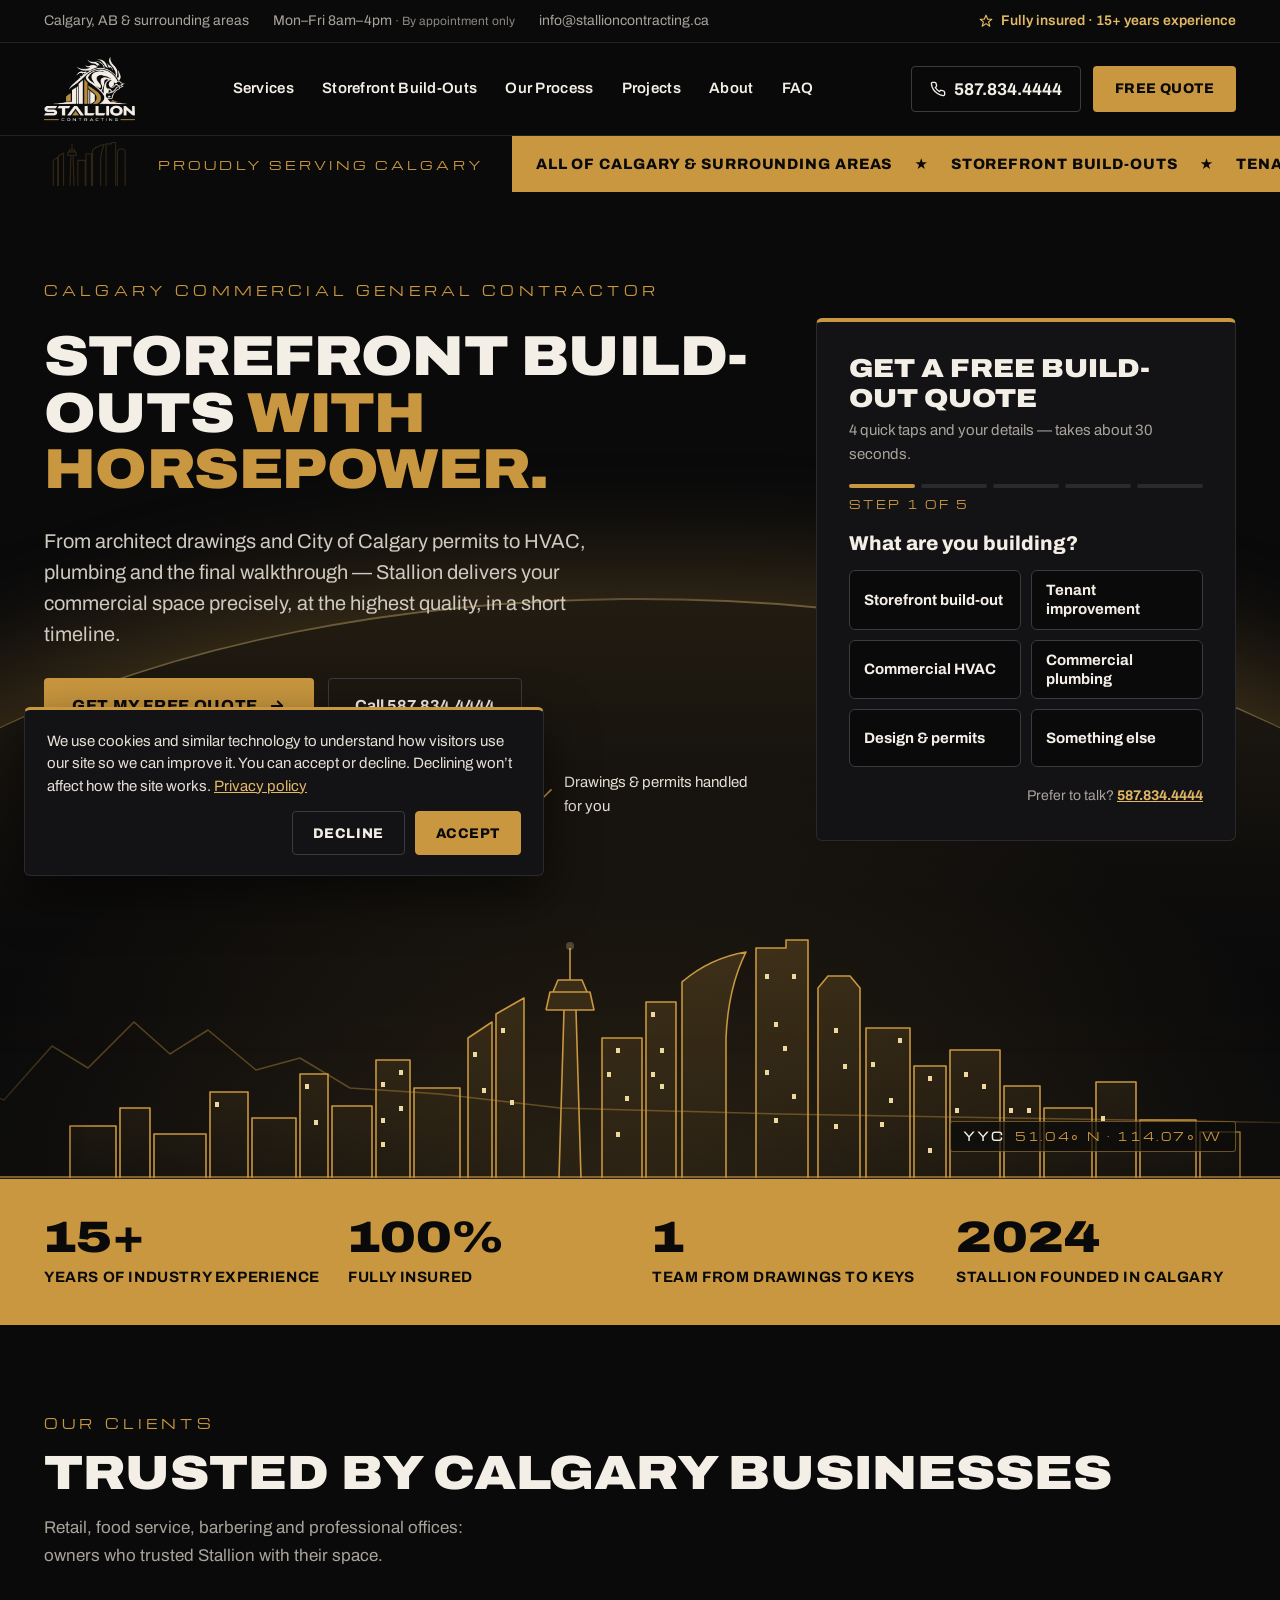
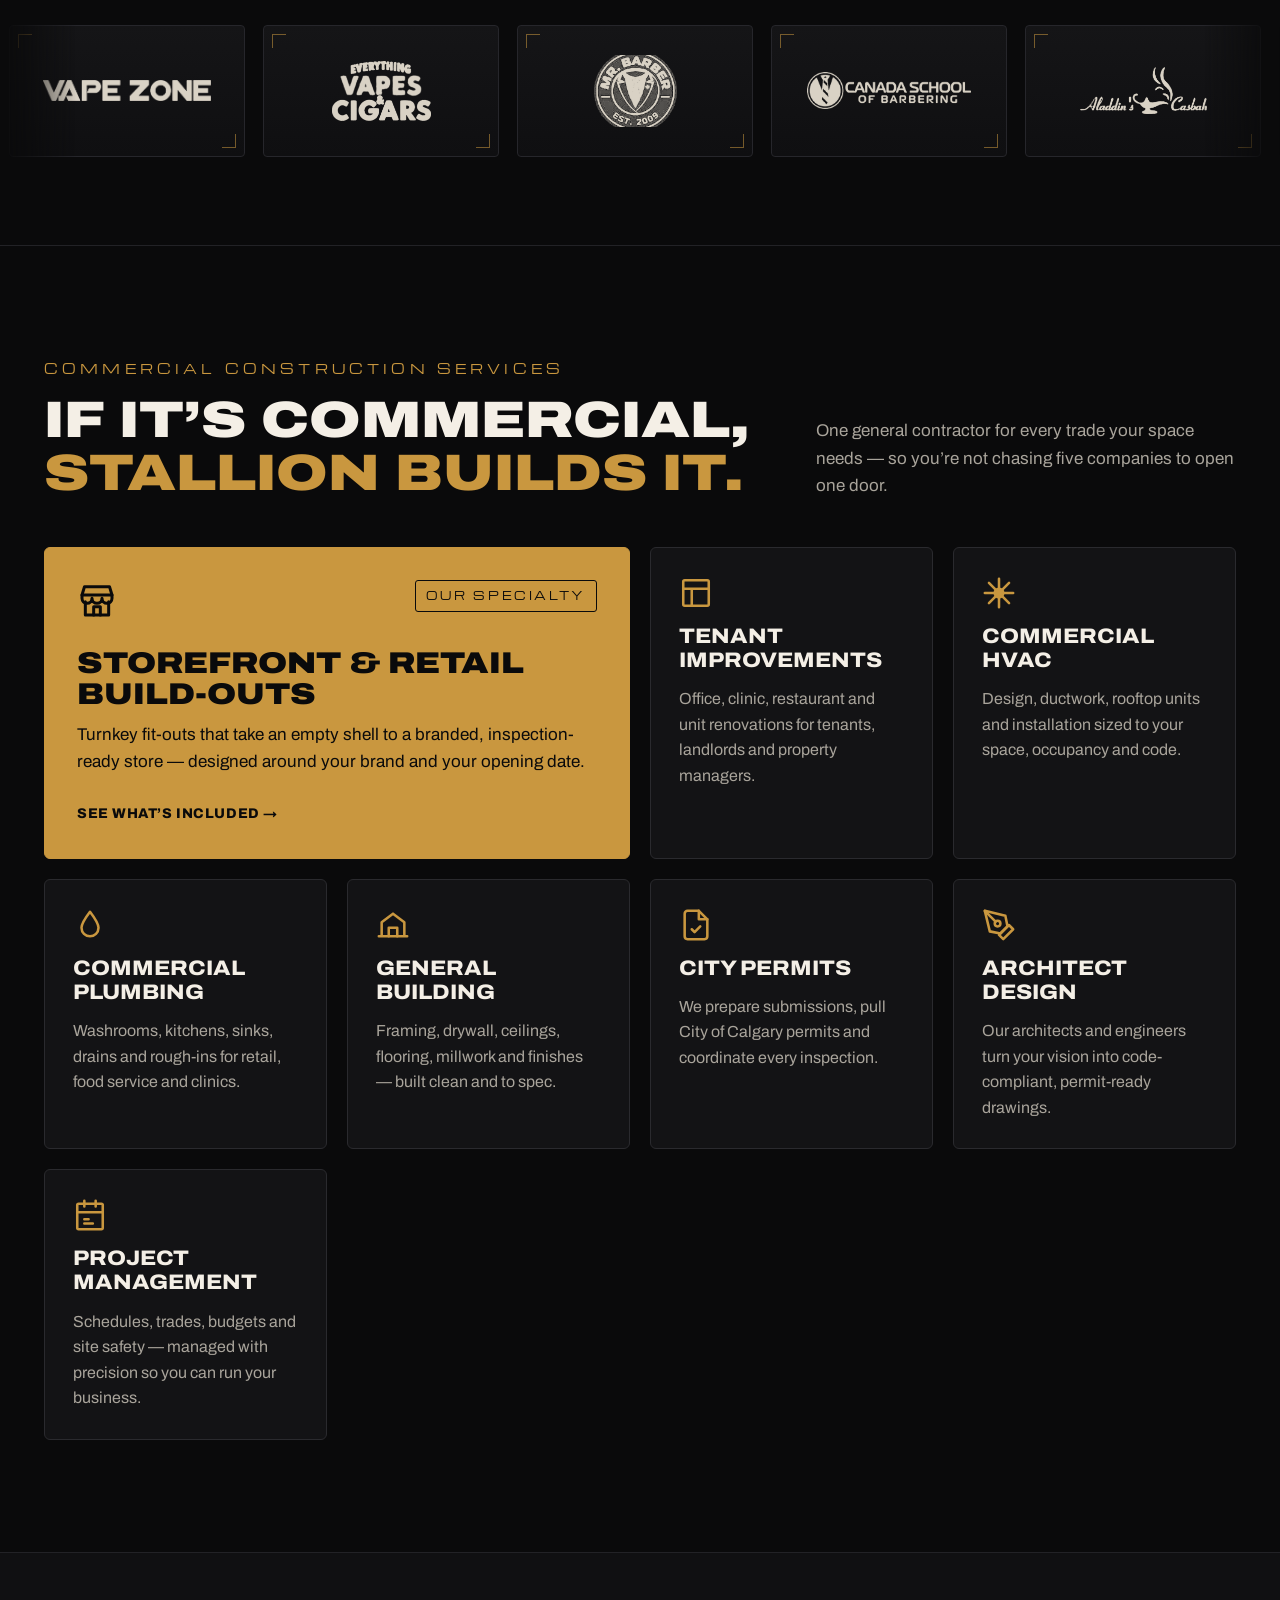
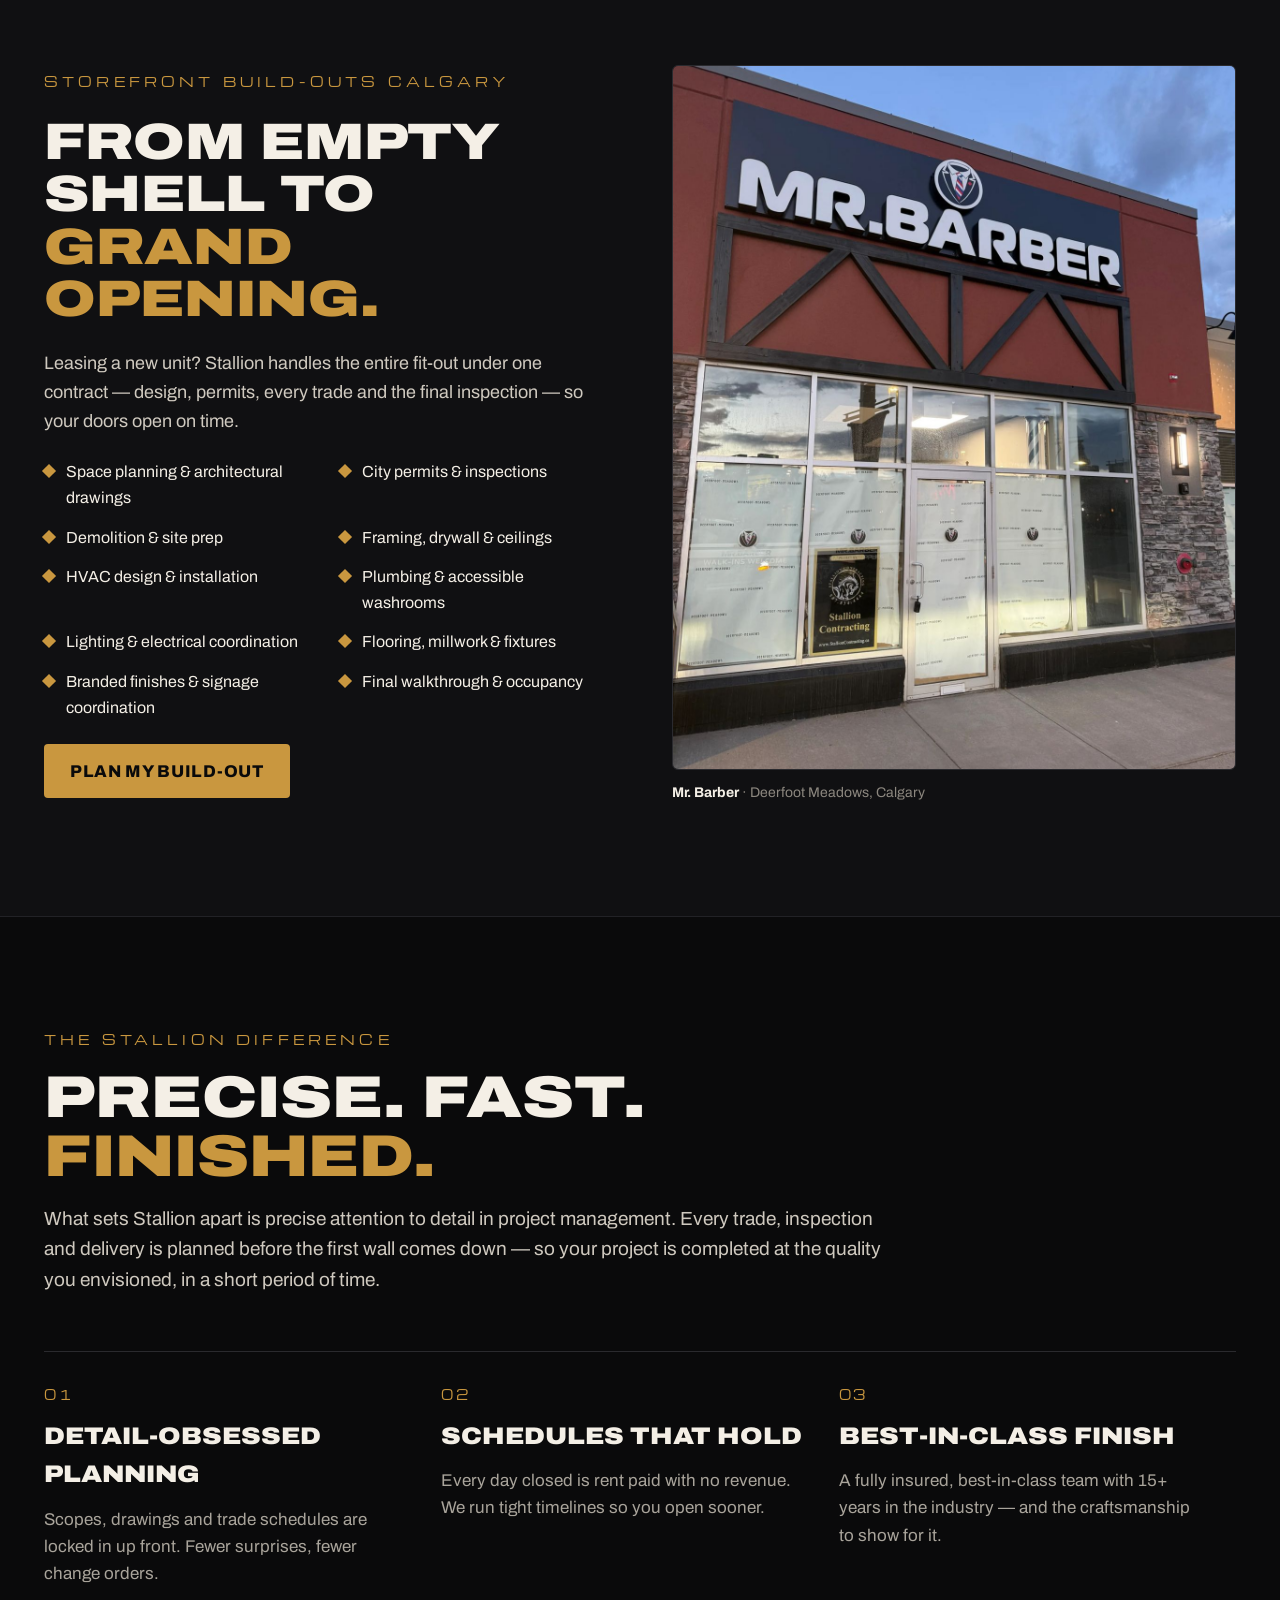
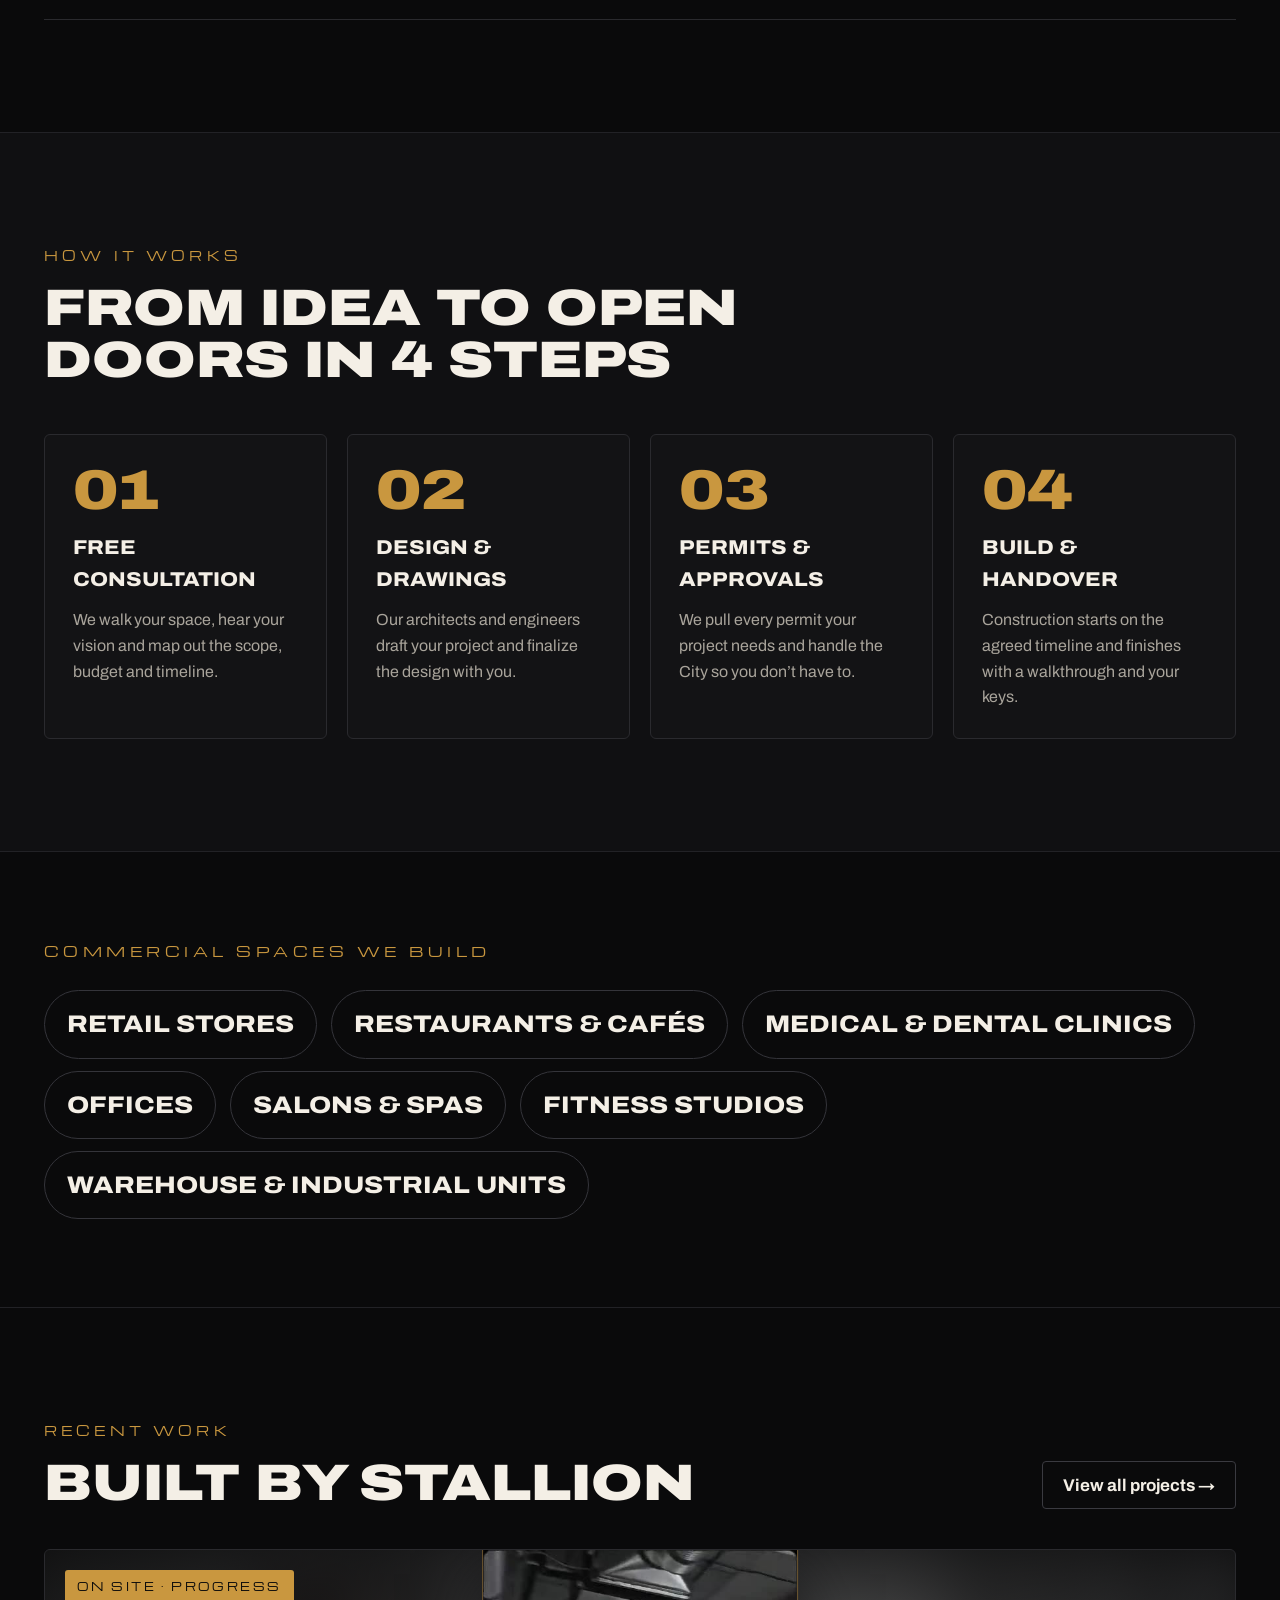
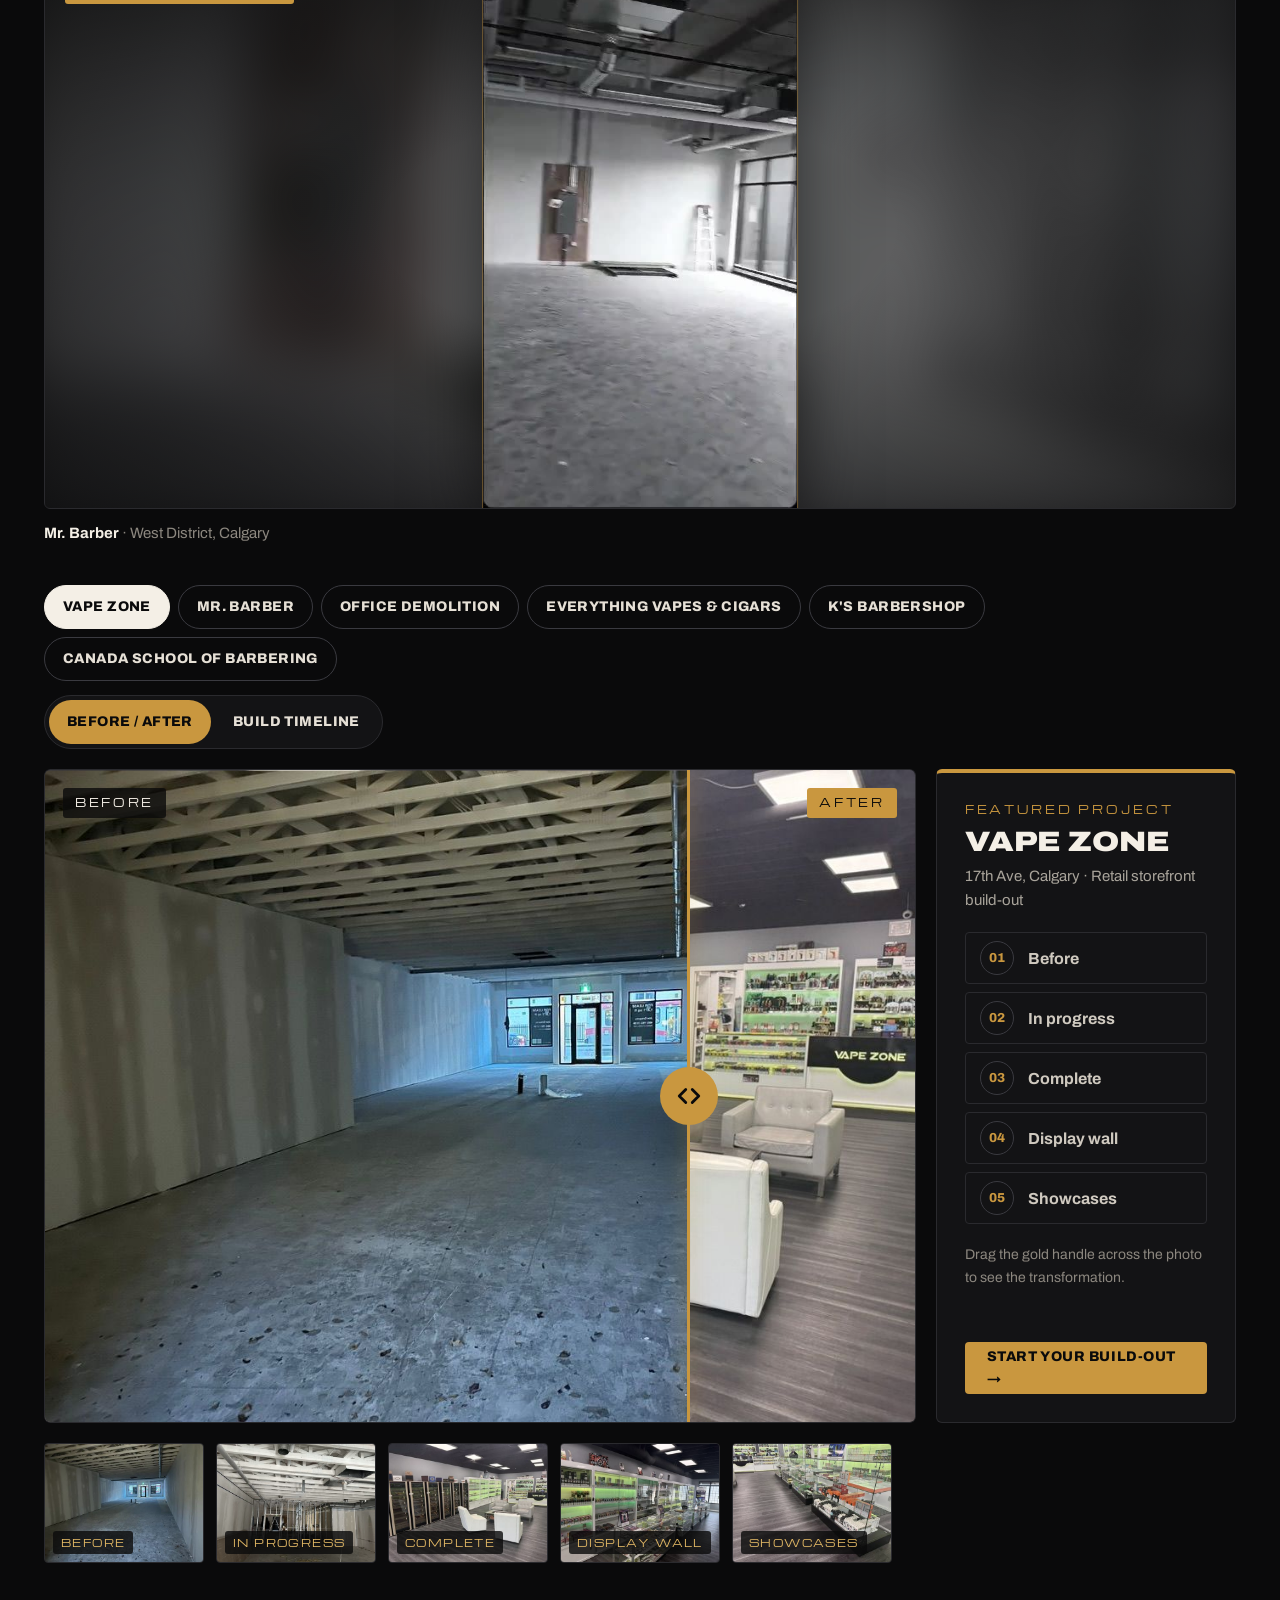
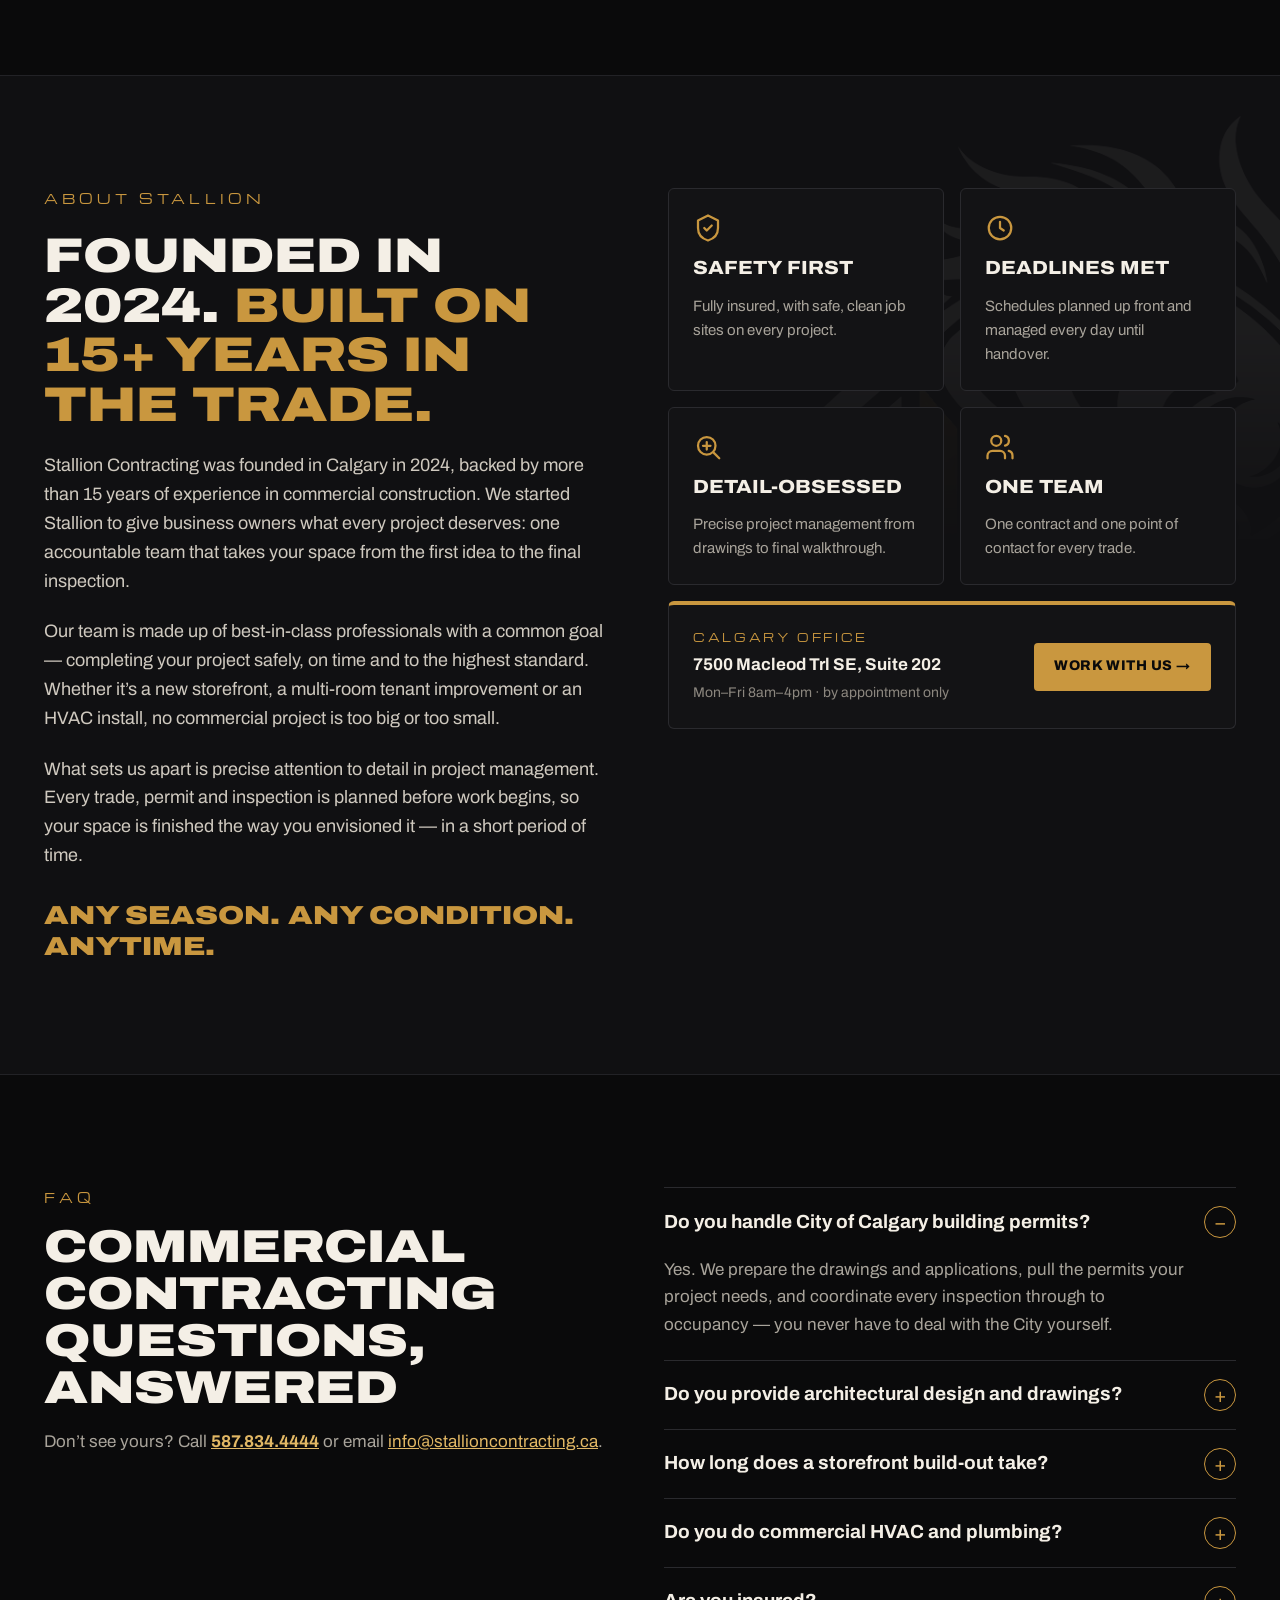
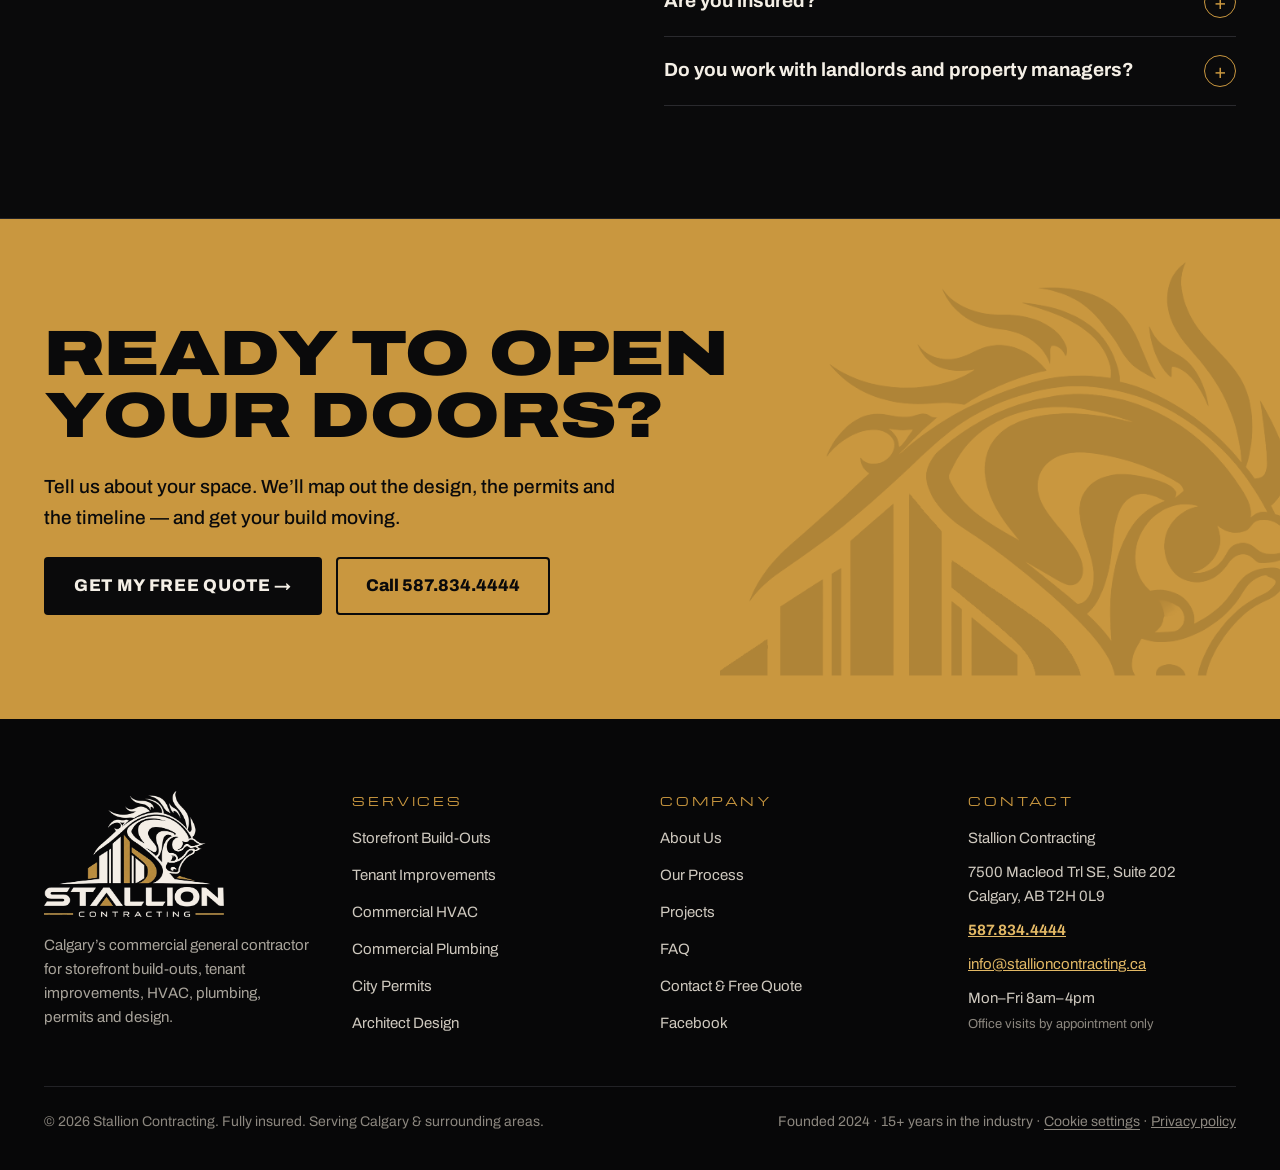
==== commit 329cd817: "Add Vape Zone to client logos Co-Authored-By: Claude Opus 5.5 <noreply@anthropic.com> Claude-Session" ====
--- a/index.html
+++ b/index.html
@@ -173,8 +173,8 @@
 </div>
 <div class="cl-marquee" style="padding: 32px 0 88px">
 <div class="cl-track">
-<ul class="cl-set" role="list" aria-label="Stallion Contracting clients"><li class="cl-tile"><span class="cl-logo" role="img" aria-label="Everything Vapes &amp; Cigars" style="width: 99px; height: 60px; -webkit-mask-image: url(assets/img/clients/mono/everything-vapes-cigars.png); mask-image: url(assets/img/clients/mono/everything-vapes-cigars.png)"></span></li><li class="cl-tile"><span class="cl-logo" role="img" aria-label="Mr. Barber" style="width: 83px; height: 72px; -webkit-mask-image: url(assets/img/clients/mono/mr-barber.png); mask-image: url(assets/img/clients/mono/mr-barber.png)"></span></li><li class="cl-tile"><span class="cl-logo" role="img" aria-label="Canada School of Barbering" style="width: 164px; height: 37px; -webkit-mask-image: url(assets/img/clients/mono/canada-school-of-barbering.png); mask-image: url(assets/img/clients/mono/canada-school-of-barbering.png)"></span></li><li class="cl-tile"><span class="cl-logo" role="img" aria-label="Aladdin&#x27;s Casbah" style="width: 128px; height: 47px; -webkit-mask-image: url(assets/img/clients/mono/aladdins-casbah.png); mask-image: url(assets/img/clients/mono/aladdins-casbah.png)"></span></li><li class="cl-tile"><span class="cl-logo" role="img" aria-label="Chuck-n-Shoulder" style="width: 97px; height: 62px; -webkit-mask-image: url(assets/img/clients/mono/chuck-n-shoulder.png); mask-image: url(assets/img/clients/mono/chuck-n-shoulder.png)"></span></li><li class="cl-tile"><span class="cl-logo" role="img" aria-label="Original Shawarma" style="width: 52px; height: 76px; -webkit-mask-image: url(assets/img/clients/mono/original-shawarma.png); mask-image: url(assets/img/clients/mono/original-shawarma.png)"></span></li><li class="cl-tile"><span class="cl-logo" role="img" aria-label="LEA Employment &amp; Immigration" style="width: 168px; height: 32px; -webkit-mask-image: url(assets/img/clients/mono/lea-employment-immigration.png); mask-image: url(assets/img/clients/mono/lea-employment-immigration.png)"></span></li></ul>
-<ul class="cl-set cl-dup" role="list" aria-hidden="true"><li class="cl-tile"><span class="cl-logo" style="width: 99px; height: 60px; -webkit-mask-image: url(assets/img/clients/mono/everything-vapes-cigars.png); mask-image: url(assets/img/clients/mono/everything-vapes-cigars.png)"></span></li><li class="cl-tile"><span class="cl-logo" style="width: 83px; height: 72px; -webkit-mask-image: url(assets/img/clients/mono/mr-barber.png); mask-image: url(assets/img/clients/mono/mr-barber.png)"></span></li><li class="cl-tile"><span class="cl-logo" style="width: 164px; height: 37px; -webkit-mask-image: url(assets/img/clients/mono/canada-school-of-barbering.png); mask-image: url(assets/img/clients/mono/canada-school-of-barbering.png)"></span></li><li class="cl-tile"><span class="cl-logo" style="width: 128px; height: 47px; -webkit-mask-image: url(assets/img/clients/mono/aladdins-casbah.png); mask-image: url(assets/img/clients/mono/aladdins-casbah.png)"></span></li><li class="cl-tile"><span class="cl-logo" style="width: 97px; height: 62px; -webkit-mask-image: url(assets/img/clients/mono/chuck-n-shoulder.png); mask-image: url(assets/img/clients/mono/chuck-n-shoulder.png)"></span></li><li class="cl-tile"><span class="cl-logo" style="width: 52px; height: 76px; -webkit-mask-image: url(assets/img/clients/mono/original-shawarma.png); mask-image: url(assets/img/clients/mono/original-shawarma.png)"></span></li><li class="cl-tile"><span class="cl-logo" style="width: 168px; height: 32px; -webkit-mask-image: url(assets/img/clients/mono/lea-employment-immigration.png); mask-image: url(assets/img/clients/mono/lea-employment-immigration.png)"></span></li></ul>
+<ul class="cl-set" role="list" aria-label="Stallion Contracting clients"><li class="cl-tile"><span class="cl-logo" role="img" aria-label="Vape Zone" style="width: 168px; height: 21px; -webkit-mask-image: url(assets/img/clients/mono/vape-zone.png); mask-image: url(assets/img/clients/mono/vape-zone.png)"></span></li><li class="cl-tile"><span class="cl-logo" role="img" aria-label="Everything Vapes &amp; Cigars" style="width: 99px; height: 60px; -webkit-mask-image: url(assets/img/clients/mono/everything-vapes-cigars.png); mask-image: url(assets/img/clients/mono/everything-vapes-cigars.png)"></span></li><li class="cl-tile"><span class="cl-logo" role="img" aria-label="Mr. Barber" style="width: 83px; height: 72px; -webkit-mask-image: url(assets/img/clients/mono/mr-barber.png); mask-image: url(assets/img/clients/mono/mr-barber.png)"></span></li><li class="cl-tile"><span class="cl-logo" role="img" aria-label="Canada School of Barbering" style="width: 164px; height: 37px; -webkit-mask-image: url(assets/img/clients/mono/canada-school-of-barbering.png); mask-image: url(assets/img/clients/mono/canada-school-of-barbering.png)"></span></li><li class="cl-tile"><span class="cl-logo" role="img" aria-label="Aladdin&#x27;s Casbah" style="width: 128px; height: 47px; -webkit-mask-image: url(assets/img/clients/mono/aladdins-casbah.png); mask-image: url(assets/img/clients/mono/aladdins-casbah.png)"></span></li><li class="cl-tile"><span class="cl-logo" role="img" aria-label="Chuck-n-Shoulder" style="width: 97px; height: 62px; -webkit-mask-image: url(assets/img/clients/mono/chuck-n-shoulder.png); mask-image: url(assets/img/clients/mono/chuck-n-shoulder.png)"></span></li><li class="cl-tile"><span class="cl-logo" role="img" aria-label="Original Shawarma" style="width: 52px; height: 76px; -webkit-mask-image: url(assets/img/clients/mono/original-shawarma.png); mask-image: url(assets/img/clients/mono/original-shawarma.png)"></span></li><li class="cl-tile"><span class="cl-logo" role="img" aria-label="LEA Employment &amp; Immigration" style="width: 168px; height: 32px; -webkit-mask-image: url(assets/img/clients/mono/lea-employment-immigration.png); mask-image: url(assets/img/clients/mono/lea-employment-immigration.png)"></span></li></ul>
+<ul class="cl-set cl-dup" role="list" aria-hidden="true"><li class="cl-tile"><span class="cl-logo" style="width: 168px; height: 21px; -webkit-mask-image: url(assets/img/clients/mono/vape-zone.png); mask-image: url(assets/img/clients/mono/vape-zone.png)"></span></li><li class="cl-tile"><span class="cl-logo" style="width: 99px; height: 60px; -webkit-mask-image: url(assets/img/clients/mono/everything-vapes-cigars.png); mask-image: url(assets/img/clients/mono/everything-vapes-cigars.png)"></span></li><li class="cl-tile"><span class="cl-logo" style="width: 83px; height: 72px; -webkit-mask-image: url(assets/img/clients/mono/mr-barber.png); mask-image: url(assets/img/clients/mono/mr-barber.png)"></span></li><li class="cl-tile"><span class="cl-logo" style="width: 164px; height: 37px; -webkit-mask-image: url(assets/img/clients/mono/canada-school-of-barbering.png); mask-image: url(assets/img/clients/mono/canada-school-of-barbering.png)"></span></li><li class="cl-tile"><span class="cl-logo" style="width: 128px; height: 47px; -webkit-mask-image: url(assets/img/clients/mono/aladdins-casbah.png); mask-image: url(assets/img/clients/mono/aladdins-casbah.png)"></span></li><li class="cl-tile"><span class="cl-logo" style="width: 97px; height: 62px; -webkit-mask-image: url(assets/img/clients/mono/chuck-n-shoulder.png); mask-image: url(assets/img/clients/mono/chuck-n-shoulder.png)"></span></li><li class="cl-tile"><span class="cl-logo" style="width: 52px; height: 76px; -webkit-mask-image: url(assets/img/clients/mono/original-shawarma.png); mask-image: url(assets/img/clients/mono/original-shawarma.png)"></span></li><li class="cl-tile"><span class="cl-logo" style="width: 168px; height: 32px; -webkit-mask-image: url(assets/img/clients/mono/lea-employment-immigration.png); mask-image: url(assets/img/clients/mono/lea-employment-immigration.png)"></span></li></ul>
 </div>
 </div>
 </section>
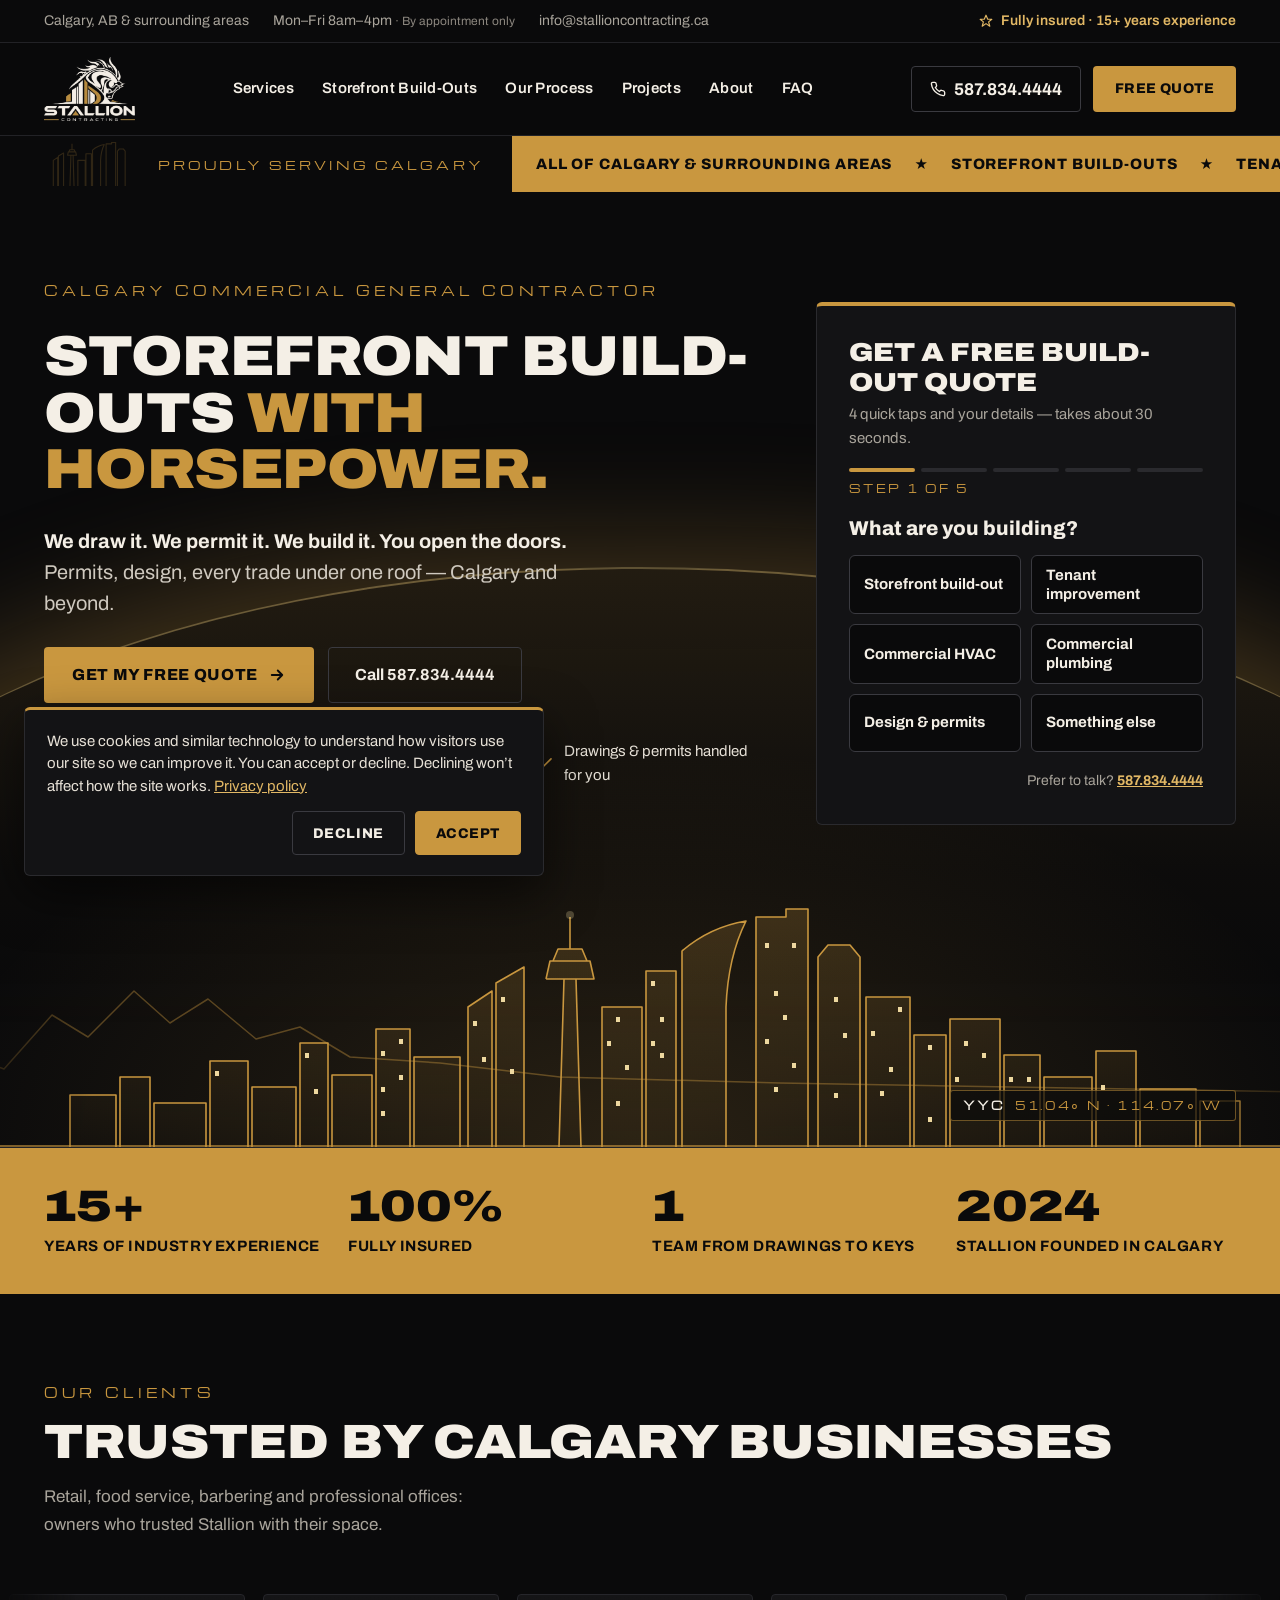
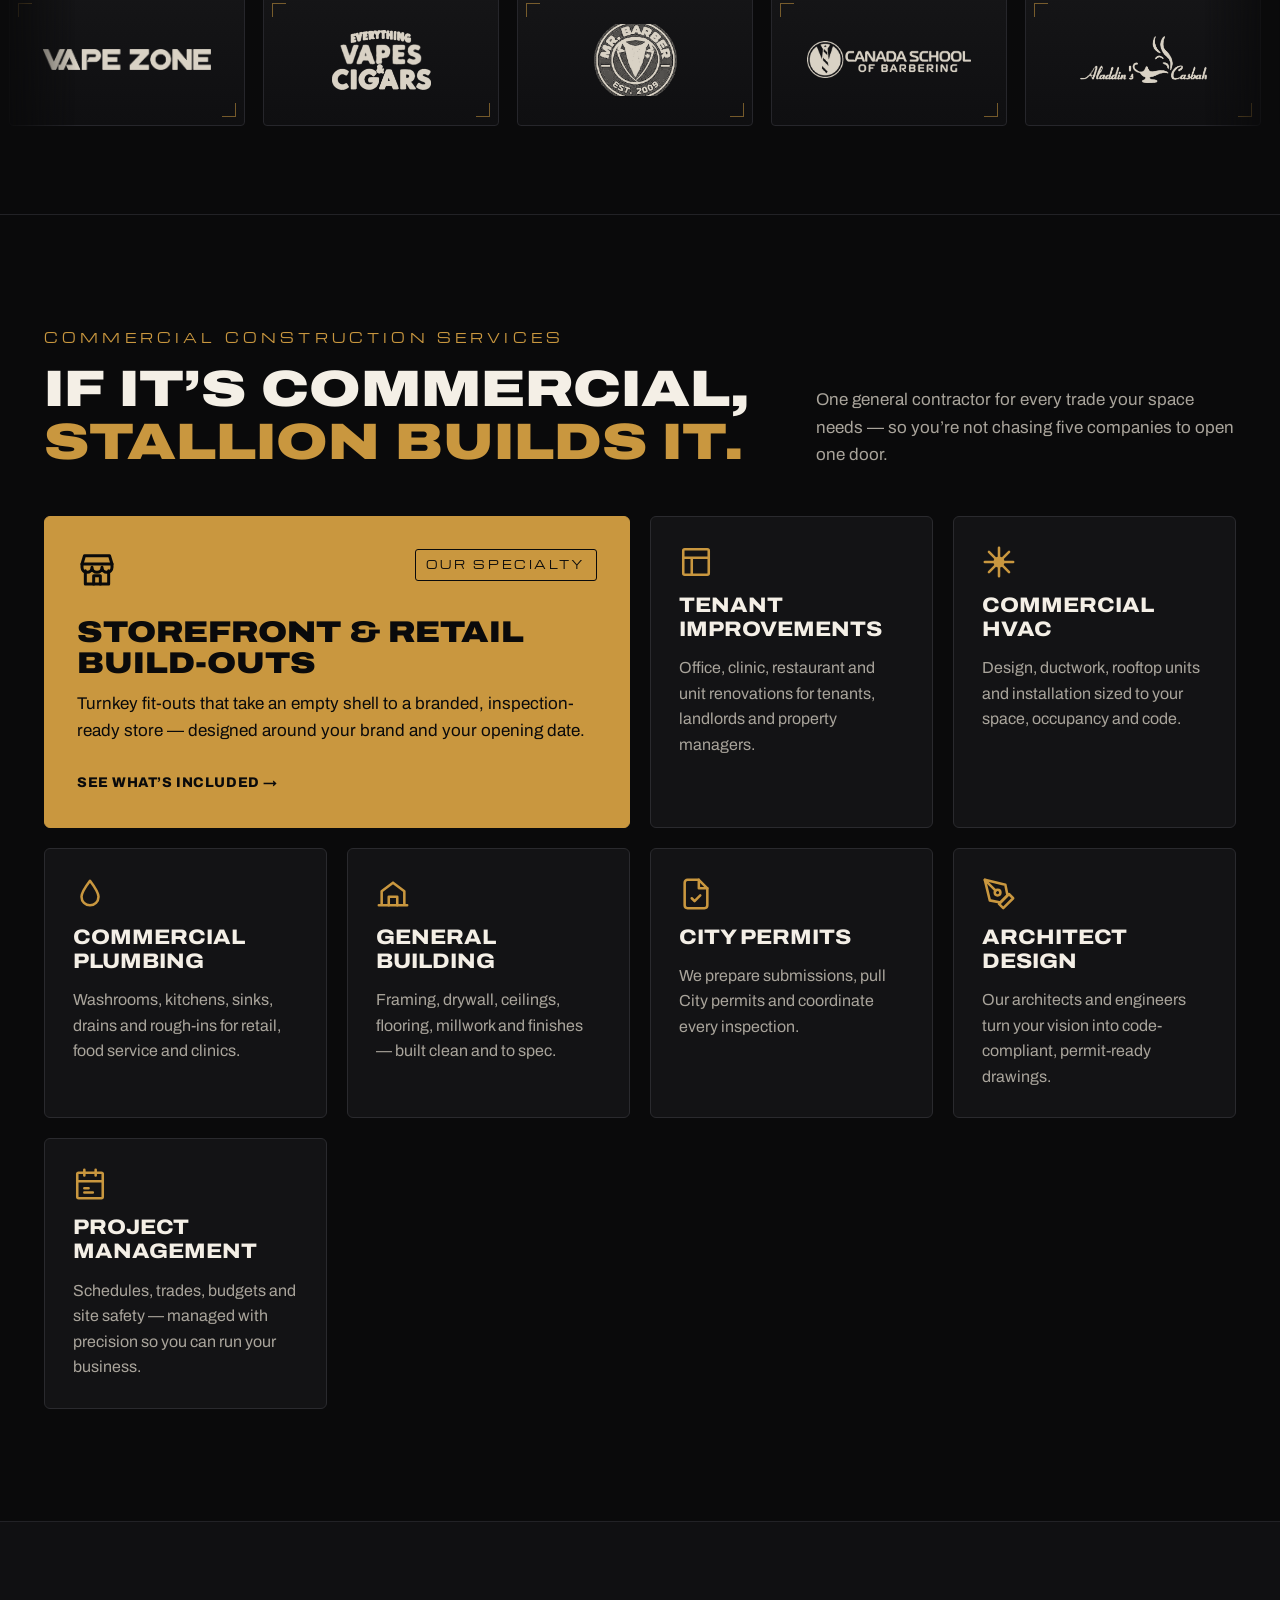
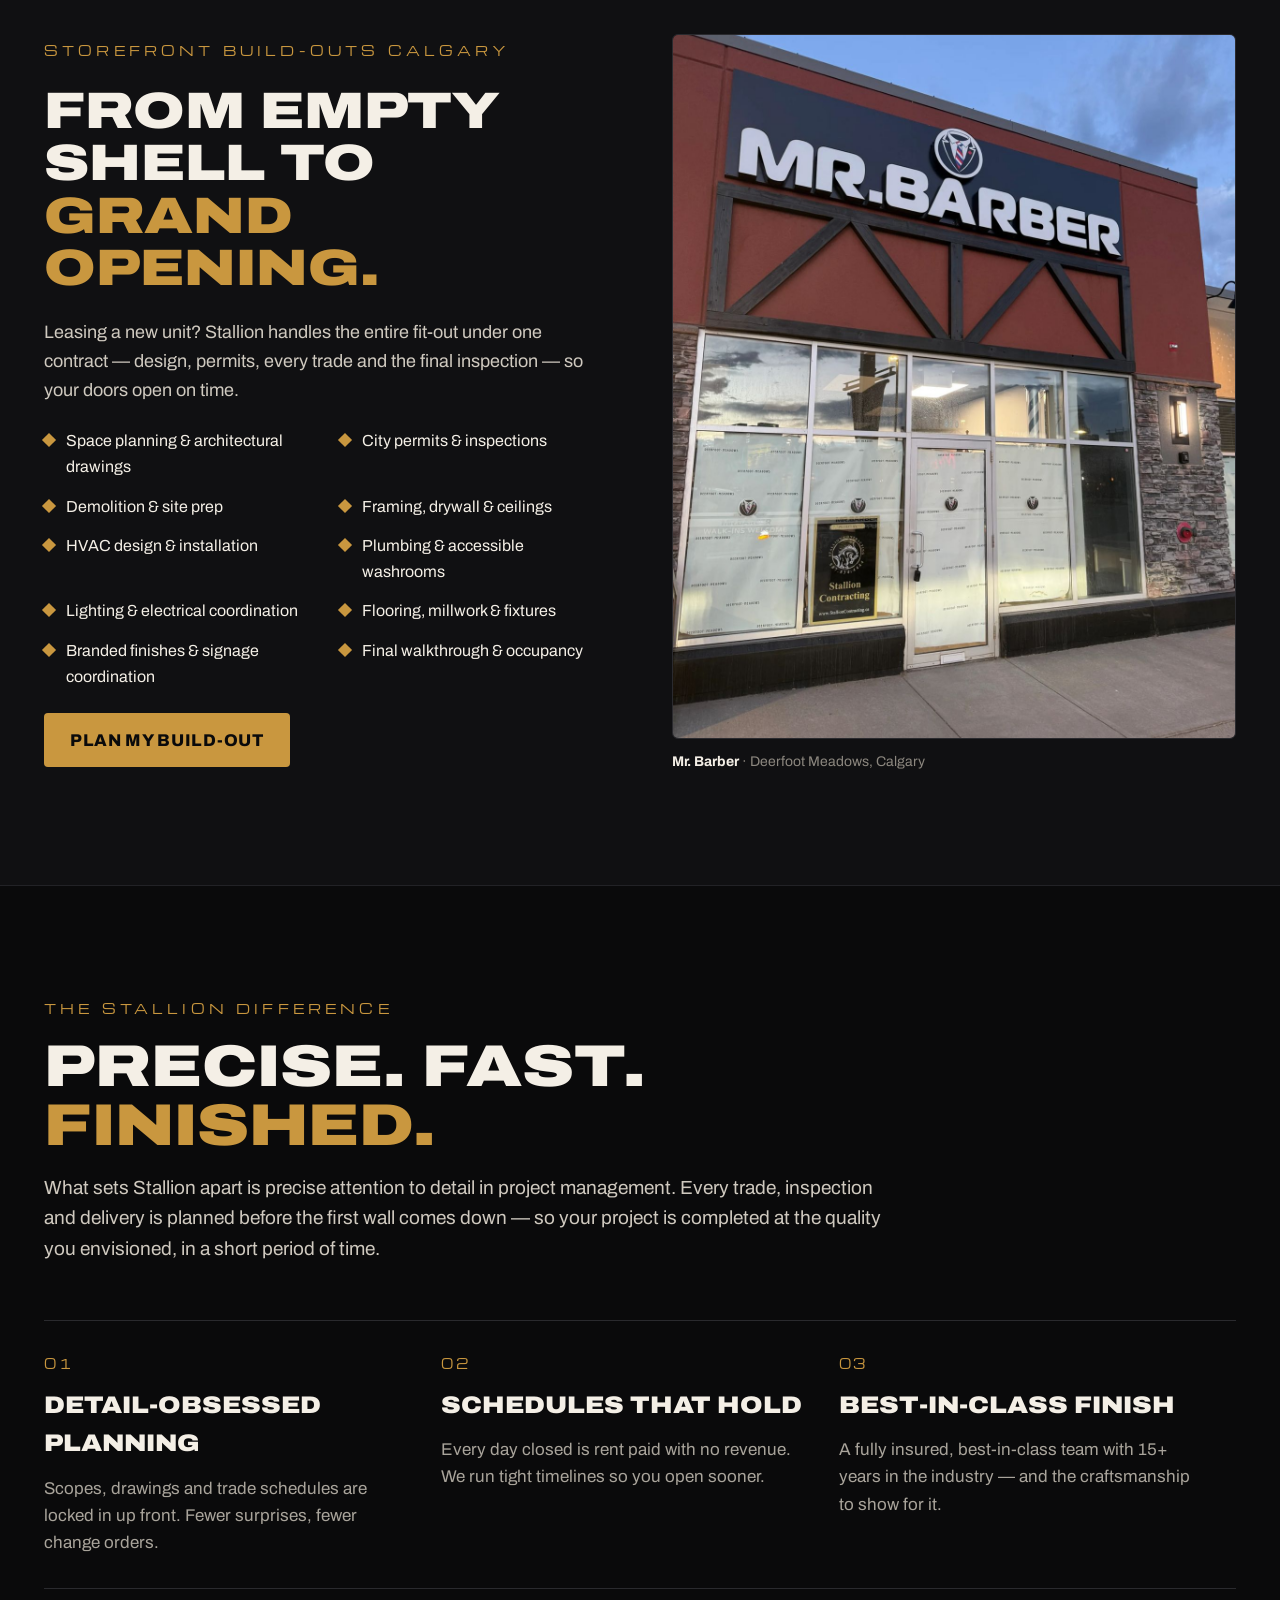
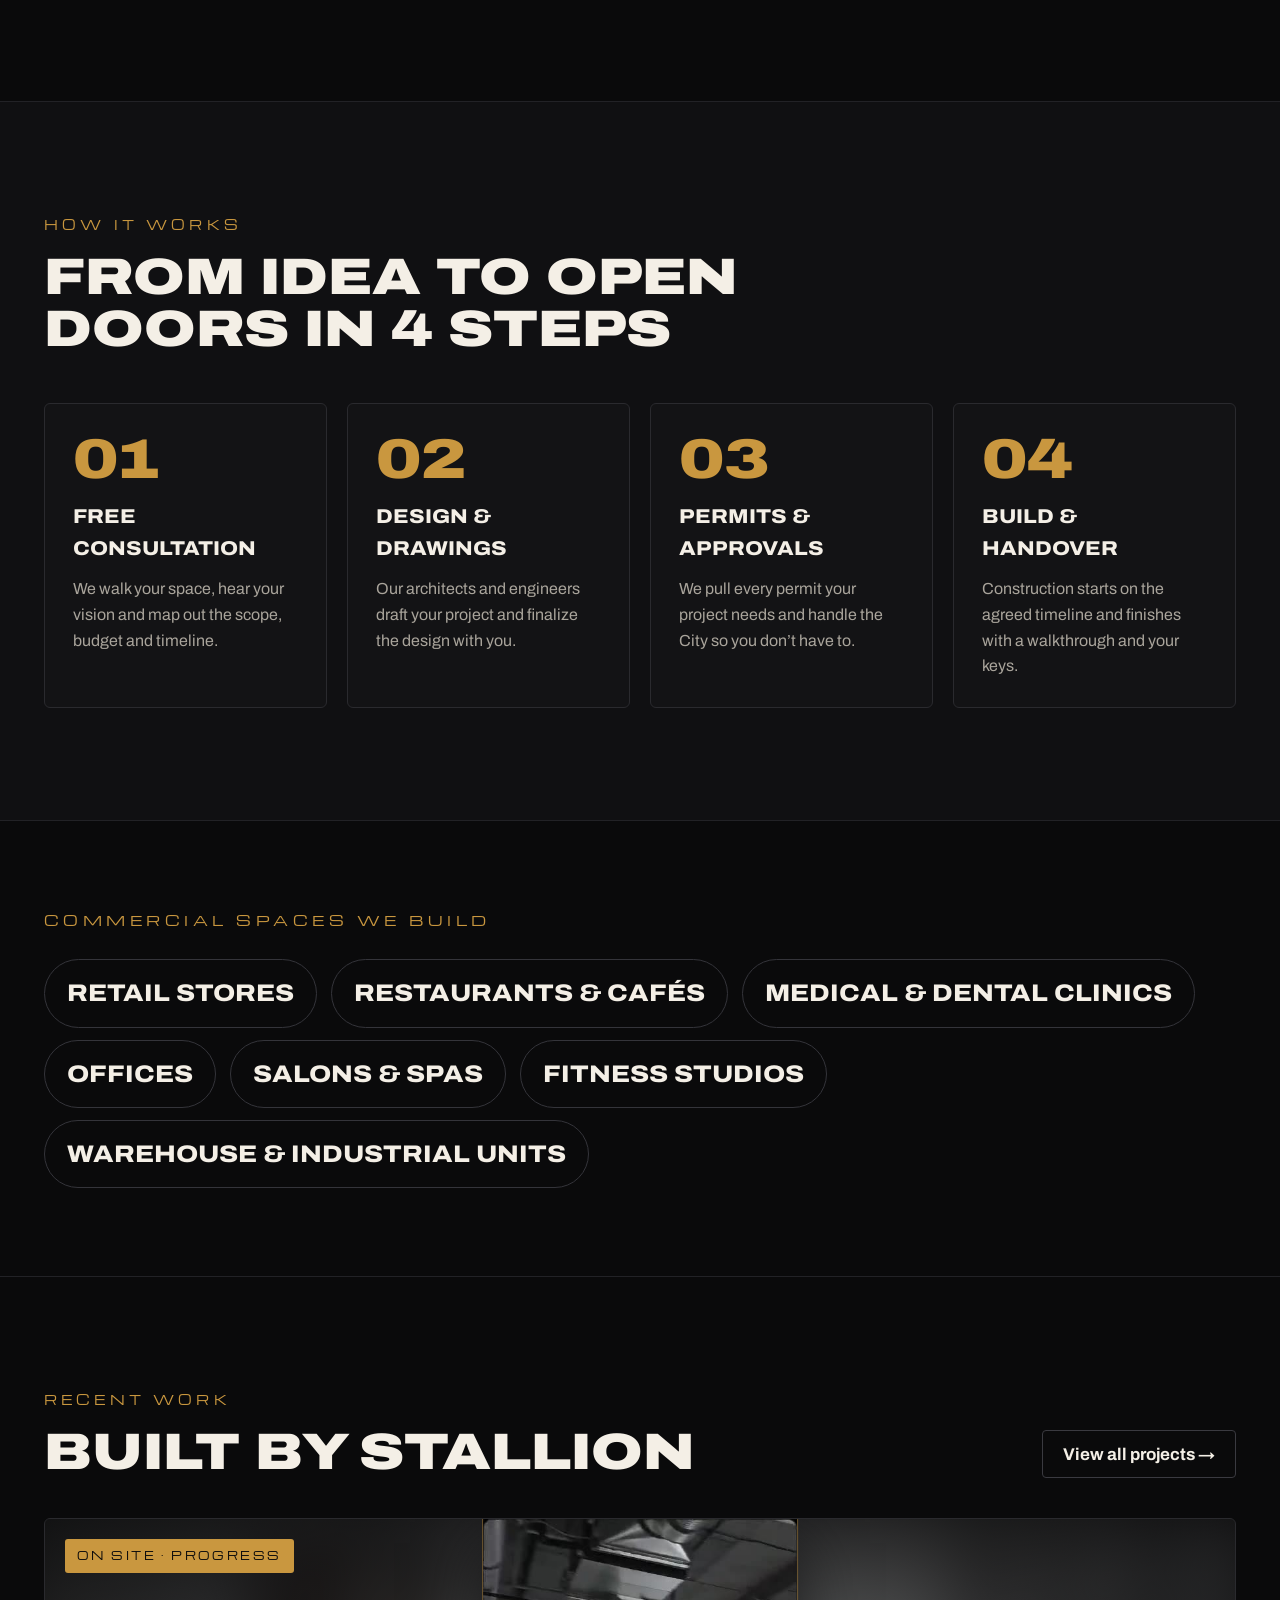
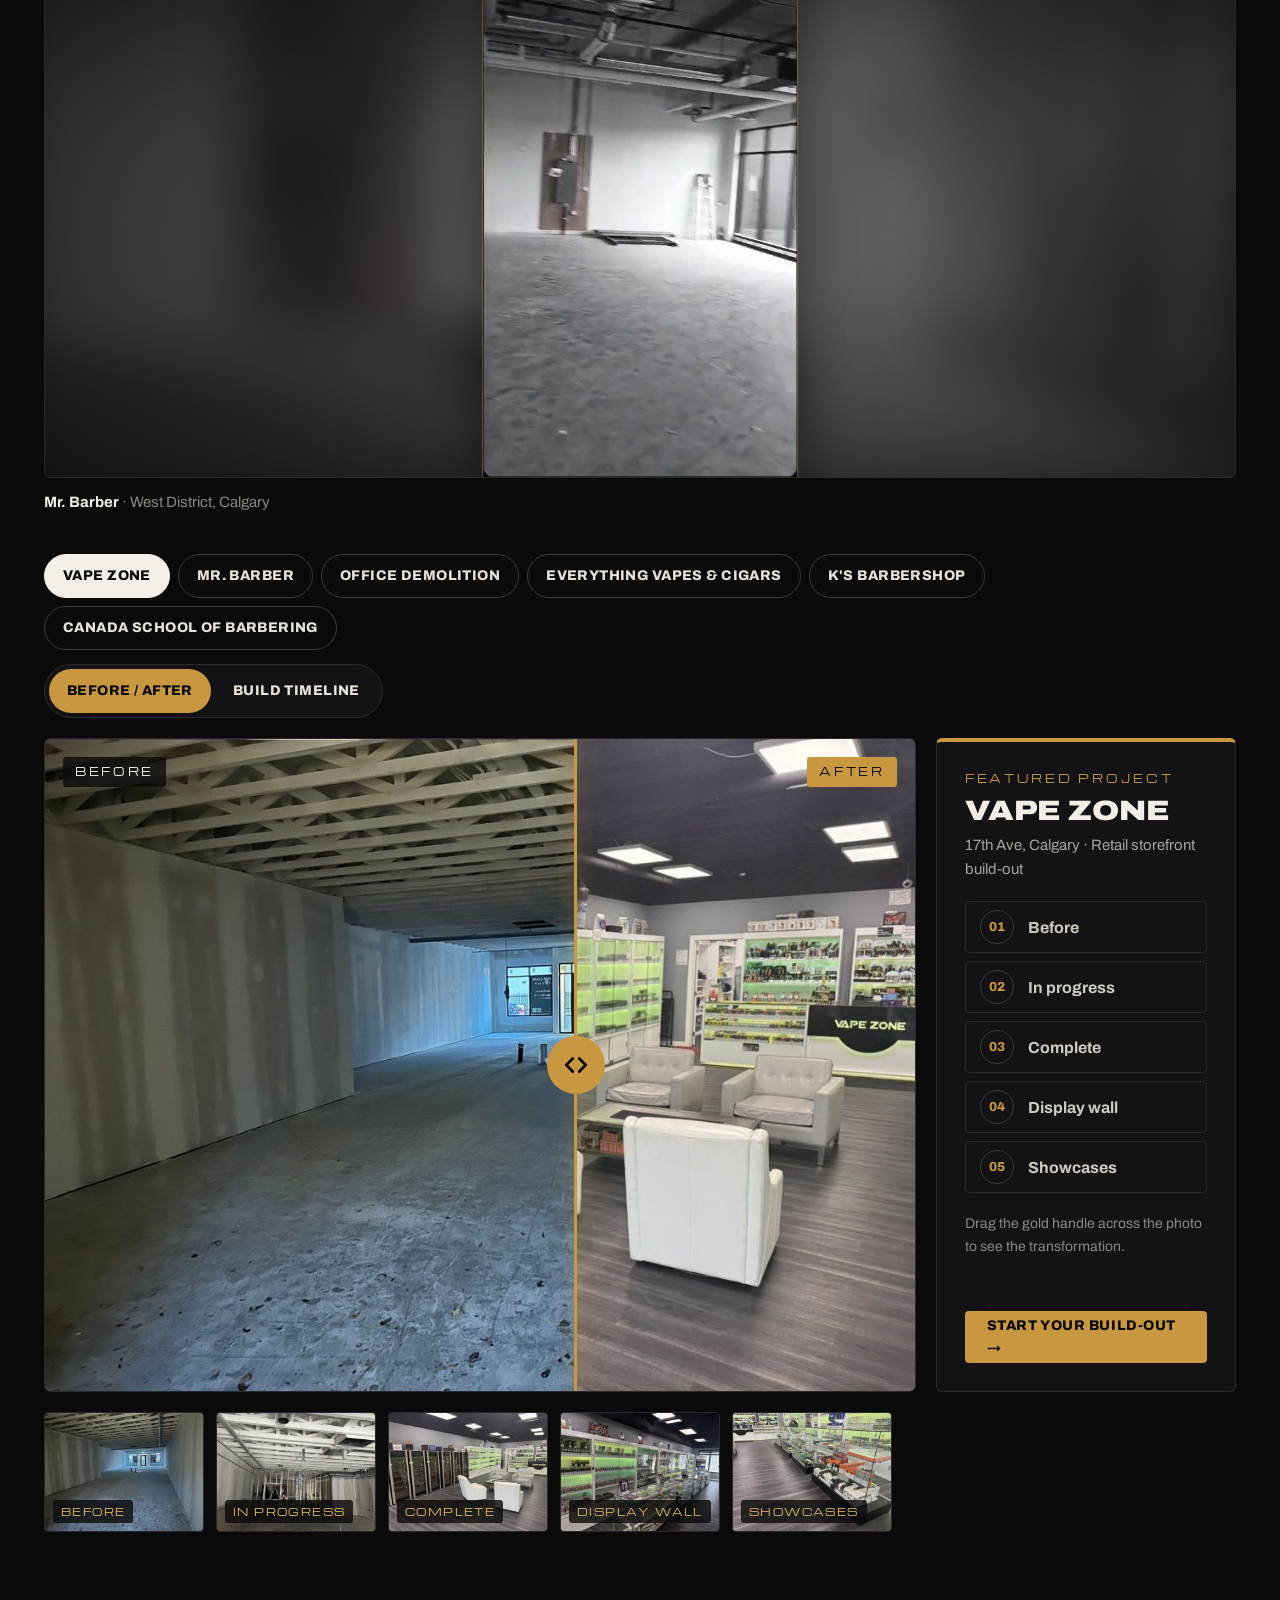
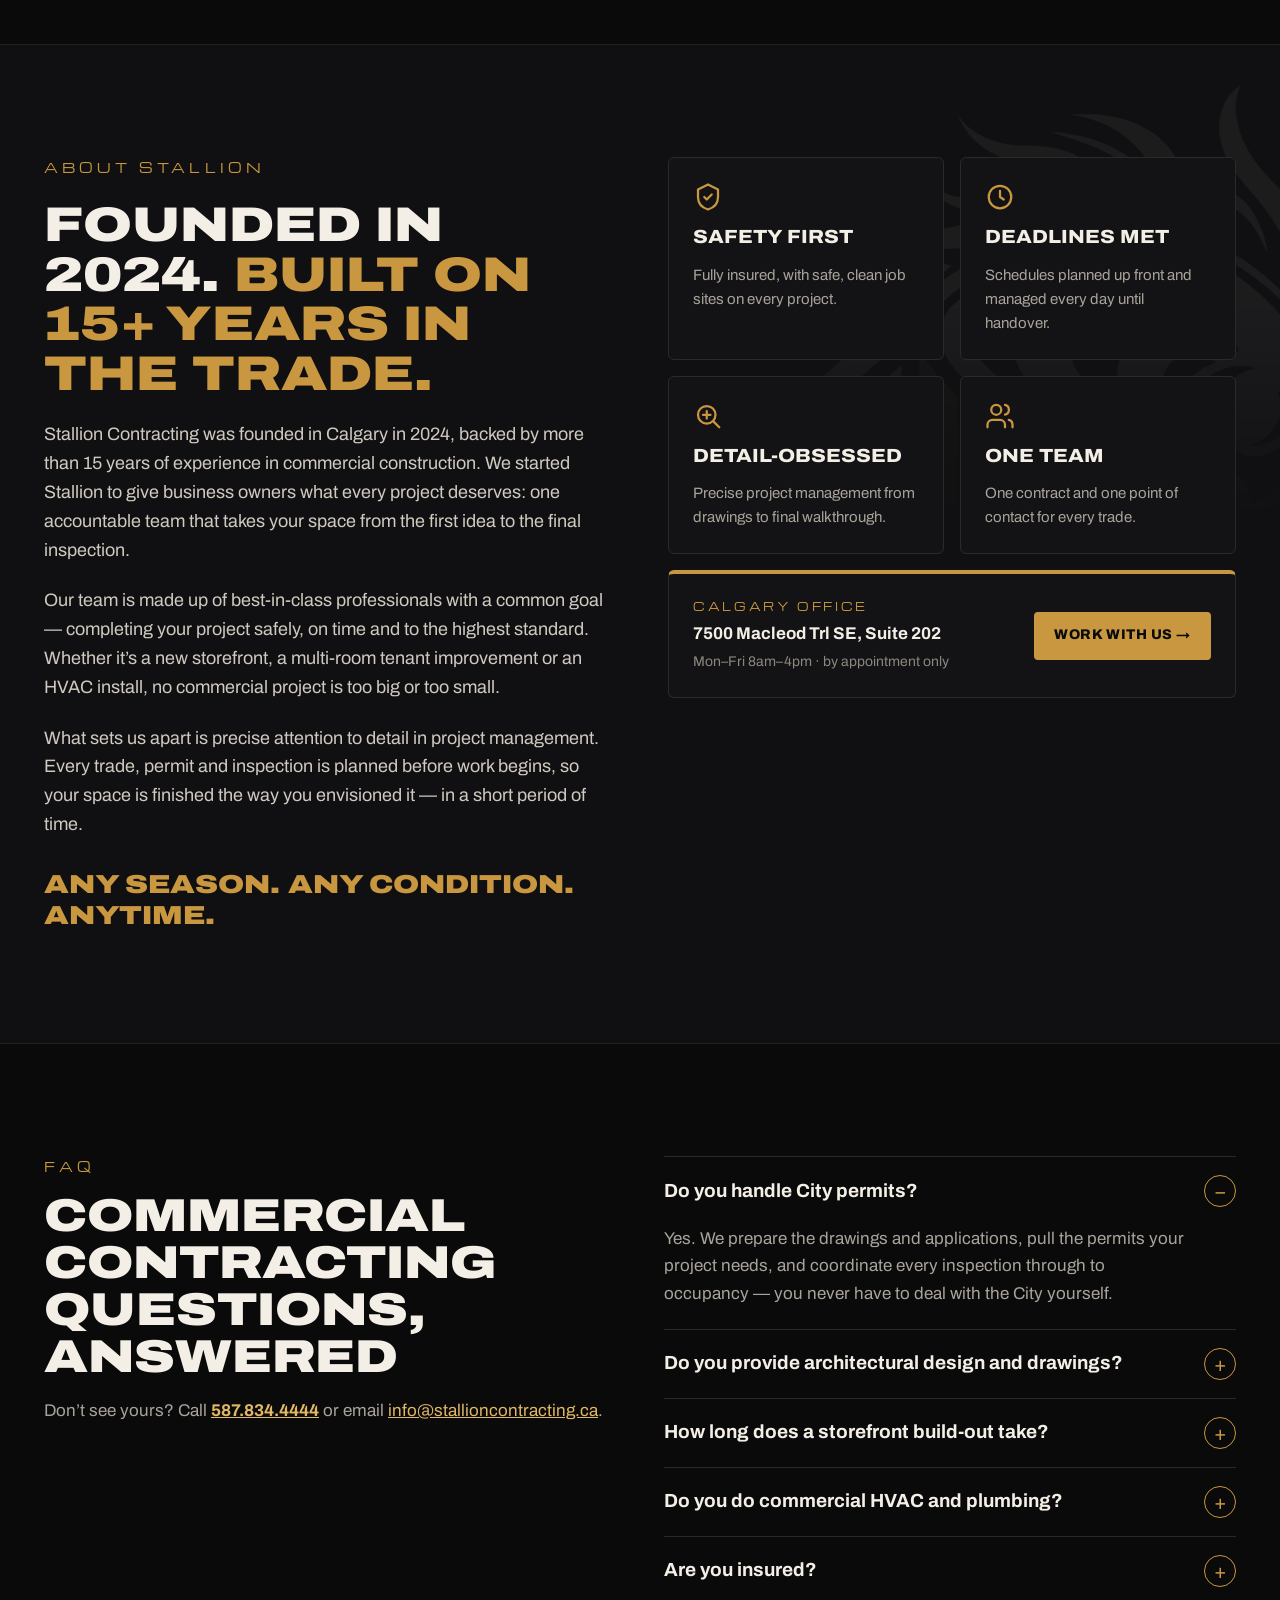
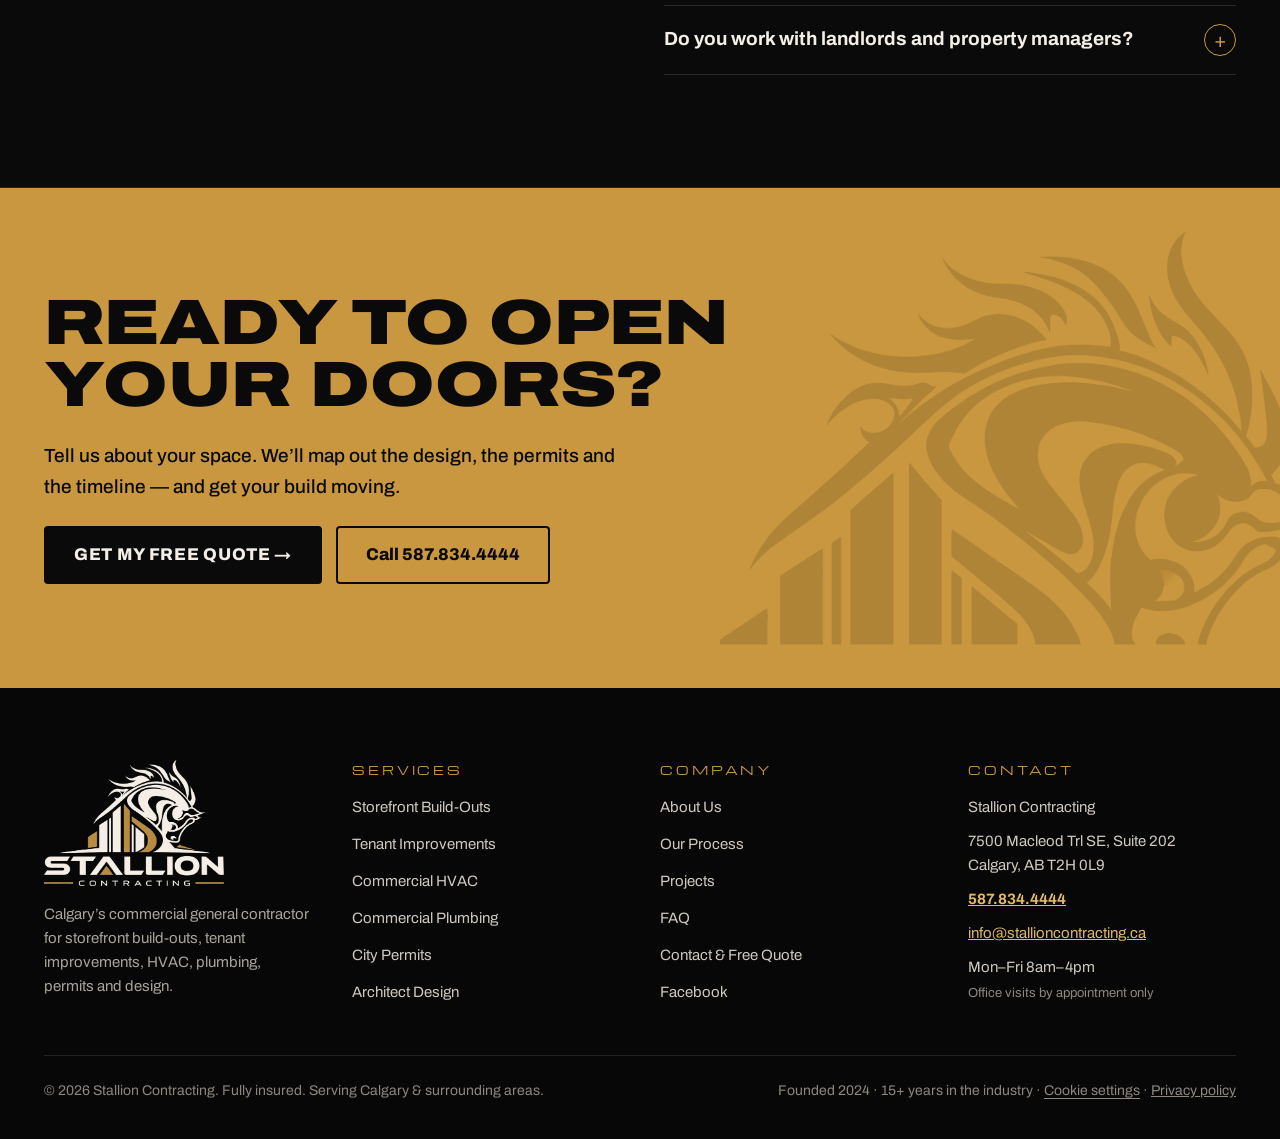
==== commit 11310924: "Hero copy: 'We draw it. We permit it...' and say City permits instead of City of Calgary (preview, n" ====
--- a/index.html
+++ b/index.html
@@ -27,7 +27,7 @@
 <script>/* idpixel analytics: loads only after the visitor accepts cookies */(function(){try{if(localStorage.getItem('stConsent')==='accepted'){var s=document.createElement('script');s.src='https://cdn.idpixel.app/v1/idp-analytics-6aeba4a785a6346380ba4a94.min.js';s.defer=true;document.head.appendChild(s);}}catch(e){}})();</script>
 <style>#intro{display:none!important}.has-intro #intro{display:flex!important;position:fixed;inset:0;z-index:300;background:#0A0A0B;align-items:center;justify-content:center;cursor:pointer;animation:stIntroOut .6s 1.6s ease forwards}#intro .intro-logo{position:relative;width:min(64vw,420px);max-width:420px;animation:stIntroLogo 1s cubic-bezier(.2,.7,.2,1) both}#intro .intro-glint{position:absolute;inset:0;background:linear-gradient(105deg,transparent 38%,rgba(255,238,196,.95) 50%,transparent 62%);background-size:300% 100%;background-position:120% 0;-webkit-mask:url(assets/img/logo-light-560.png) center/contain no-repeat;mask:url(assets/img/logo-light-560.png) center/contain no-repeat;animation:stGlint 1s .6s ease-in-out both}@keyframes stIntroLogo{from{opacity:0;transform:scale(.86)}to{opacity:1;transform:none}}@keyframes stIntroOut{to{opacity:0;visibility:hidden}}@keyframes stGlint{from{background-position:120% 0}to{background-position:-20% 0}}</style><script>(function(){try{var d=document.documentElement;if(!sessionStorage.getItem('stIntro')&&!(window.matchMedia&&matchMedia('(prefers-reduced-motion: reduce)').matches)){d.classList.add('has-intro');sessionStorage.setItem('stIntro','1');setTimeout(function(){d.classList.remove('has-intro')},2400)}}catch(e){}})();</script>
 <script type="application/ld+json">{"@context": "https://schema.org", "@type": "GeneralContractor", "@id": "https://stallioncontracting.ca/#business", "name": "Stallion Contracting", "url": "https://stallioncontracting.ca/", "logo": "https://stallioncontracting.ca/assets/img/icon-512.png", "image": "https://stallioncontracting.ca/assets/img/og-image.jpg", "description": "Calgary commercial general contractor specializing in storefront and retail build-outs, tenant improvements, commercial HVAC, plumbing, City permits and architectural design.", "telephone": "+1-587-834-4444", "email": "info@stallioncontracting.ca", "foundingDate": "2024", "address": {"@type": "PostalAddress", "streetAddress": "7500 Macleod Trl SE, Suite 202", "addressLocality": "Calgary", "addressRegion": "AB", "postalCode": "T2H 0L9", "addressCountry": "CA"}, "geo": {"@type": "GeoCoordinates", "latitude": 50.9877, "longitude": -114.0716}, "hasMap": "https://www.google.com/maps/search/?api=1&query=7500+Macleod+Trl+SE+Suite+202+Calgary+AB+T2H+0L9", "areaServed": {"@type": "City", "name": "Calgary"}, "openingHoursSpecification": [{"@type": "OpeningHoursSpecification", "dayOfWeek": ["Monday", "Tuesday", "Wednesday", "Thursday", "Friday"], "opens": "08:00", "closes": "16:00"}], "sameAs": ["https://www.facebook.com/stallioncontractingca"], "knowsAbout": ["Storefront build-outs", "Tenant improvements", "Commercial HVAC", "Commercial plumbing", "Building permits", "Architectural design", "Commercial construction project management"], "makesOffer": [{"@type": "Offer", "itemOffered": {"@type": "Service", "name": "Storefront Build-Outs", "url": "https://stallioncontracting.ca/storefront-build-outs-calgary/"}}, {"@type": "Offer", "itemOffered": {"@type": "Service", "name": "Tenant Improvements", "url": "https://stallioncontracting.ca/tenant-improvements-calgary/"}}, {"@type": "Offer", "itemOffered": {"@type": "Service", "name": "Commercial HVAC", "url": "https://stallioncontracting.ca/commercial-hvac-calgary/"}}, {"@type": "Offer", "itemOffered": {"@type": "Service", "name": "Commercial Plumbing", "url": "https://stallioncontracting.ca/commercial-plumbing-calgary/"}}, {"@type": "Offer", "itemOffered": {"@type": "Service", "name": "Building Permits", "url": "https://stallioncontracting.ca/building-permits-calgary/"}}, {"@type": "Offer", "itemOffered": {"@type": "Service", "name": "Architectural Design", "url": "https://stallioncontracting.ca/architectural-design-calgary/"}}]}</script>
-<script type="application/ld+json">{"@context": "https://schema.org", "@type": "FAQPage", "mainEntity": [{"@type": "Question", "name": "Do you handle City of Calgary building permits?", "acceptedAnswer": {"@type": "Answer", "text": "Yes. We prepare the drawings and applications, pull the permits your project needs, and coordinate every inspection through to occupancy — you never have to deal with the City yourself."}}, {"@type": "Question", "name": "Do you provide architectural design and drawings?", "acceptedAnswer": {"@type": "Answer", "text": "Yes. Our architects and engineers draft your project, refine the design with you and produce permit-ready drawings that comply with local building regulations."}}, {"@type": "Question", "name": "How long does a storefront build-out take?", "acceptedAnswer": {"@type": "Answer", "text": "It depends on the size of the space, the scope of work and permit timelines. After your consultation we give you a detailed schedule — and our project management is built around hitting it."}}, {"@type": "Question", "name": "Do you do commercial HVAC and plumbing?", "acceptedAnswer": {"@type": "Answer", "text": "Yes. HVAC design and installation, ductwork, washrooms, kitchen plumbing and rough-ins are all part of what we deliver, coordinated under one contract with the rest of your build."}}, {"@type": "Question", "name": "Are you insured?", "acceptedAnswer": {"@type": "Answer", "text": "Stallion Contracting is fully insured. We can provide a certificate of insurance for your landlord or property manager on request."}}, {"@type": "Question", "name": "Do you work with landlords and property managers?", "acceptedAnswer": {"@type": "Answer", "text": "Absolutely. We handle tenant improvements, base-building work and unit turnovers, and coordinate directly with building management."}}]}</script>
+<script type="application/ld+json">{"@context": "https://schema.org", "@type": "FAQPage", "mainEntity": [{"@type": "Question", "name": "Do you handle City permits?", "acceptedAnswer": {"@type": "Answer", "text": "Yes. We prepare the drawings and applications, pull the permits your project needs, and coordinate every inspection through to occupancy — you never have to deal with the City yourself."}}, {"@type": "Question", "name": "Do you provide architectural design and drawings?", "acceptedAnswer": {"@type": "Answer", "text": "Yes. Our architects and engineers draft your project, refine the design with you and produce permit-ready drawings that comply with local building regulations."}}, {"@type": "Question", "name": "How long does a storefront build-out take?", "acceptedAnswer": {"@type": "Answer", "text": "It depends on the size of the space, the scope of work and permit timelines. After your consultation we give you a detailed schedule — and our project management is built around hitting it."}}, {"@type": "Question", "name": "Do you do commercial HVAC and plumbing?", "acceptedAnswer": {"@type": "Answer", "text": "Yes. HVAC design and installation, ductwork, washrooms, kitchen plumbing and rough-ins are all part of what we deliver, coordinated under one contract with the rest of your build."}}, {"@type": "Question", "name": "Are you insured?", "acceptedAnswer": {"@type": "Answer", "text": "Stallion Contracting is fully insured. We can provide a certificate of insurance for your landlord or property manager on request."}}, {"@type": "Question", "name": "Do you work with landlords and property managers?", "acceptedAnswer": {"@type": "Answer", "text": "Absolutely. We handle tenant improvements, base-building work and unit turnovers, and coordinate directly with building management."}}]}</script>
 </head>
 <body>
 <div id="intro" aria-hidden="true" style="display: none"><div class="intro-logo"><img src="assets/img/logo-light-560.png" alt="" width="560" height="393" style="display: block; width: 100%; height: auto"><span class="intro-glint"></span></div></div>
@@ -100,7 +100,7 @@
 <div style="flex: 999 1 480px; display: flex; flex-direction: column; gap: 28px; min-width: 0">
 <p class="rise d1" style="margin: 0; font-family: 'Michroma', sans-serif; font-size: 13px; letter-spacing: 0.32em; text-transform: uppercase; color: #C9973F">Calgary Commercial General Contractor</p>
 <h1 id="hero-title" class="rise d2" style="margin: 0; font-size: clamp(36px, 4.4vw, 62px); line-height: 1; font-weight: 900; font-stretch: 112%; letter-spacing: -0.01em; text-transform: uppercase; overflow-wrap: anywhere">Storefront build-outs <span class="shine" style="color: #C9973F">with horsepower.</span></h1>
-<p class="rise d3" style="margin: 0; max-width: 560px; font-size: 20px; line-height: 1.55; color: #CFC9BF">From architect drawings and City of Calgary permits to HVAC, plumbing and the final walkthrough — Stallion delivers your commercial space precisely, at the highest quality, in a short timeline.</p>
+<p class="rise d3" style="margin: 0; max-width: 560px; font-size: 20px; line-height: 1.55; color: #CFC9BF"><span style="color: #F4EFE6; font-weight: 700">We draw it. We permit it. We build it. You open the doors.</span><br>Permits, design, every trade under one roof — Calgary and beyond.</p>
 <div class="rise d4" style="display: flex; flex-wrap: wrap; gap: 14px">
 <a class="btn-gold" href="#quote" style="display: inline-flex; align-items: center; gap: 10px; min-height: 56px; padding: 0 28px; background: #C9973F; color: #0A0A0B; border-radius: 4px; text-decoration: none; font-weight: 800; font-size: 16px; letter-spacing: 0.04em; text-transform: uppercase">Get My Free Quote<svg aria-hidden="true" width="18" height="18" viewBox="0 0 24 24" fill="none" stroke="currentColor" stroke-width="2.5" stroke-linecap="round" stroke-linejoin="round"><path d="M5 12h14M13 6l6 6-6 6"></path></svg></a>
 <a class="btn-line" href="tel:+15878344444" style="display: inline-flex; align-items: center; min-height: 56px; padding: 0 26px; border: 1px solid #3A3A40; border-radius: 4px; color: #F4EFE6; text-decoration: none; font-weight: 700; font-size: 16px">Call 587.834.4444</a>
@@ -224,7 +224,7 @@
 <a class="card" href="building-permits-calgary/" style="min-width: 0; display: flex; flex-direction: column; gap: 14px; padding: 28px; background: #131315; border: 1px solid #2A2A2E; border-radius: 6px; color: #F4EFE6; text-decoration: none">
 <svg aria-hidden="true" width="34" height="34" viewBox="0 0 24 24" fill="none" stroke="#C9973F" stroke-width="1.8" stroke-linecap="round" stroke-linejoin="round"><path d="M14 2H6a2 2 0 0 0-2 2v16a2 2 0 0 0 2 2h12a2 2 0 0 0 2-2V8z"></path><path d="M14 2v6h6M9 15l2 2 4-4"></path></svg>
 <h3 style="margin: 0; font-size: 21px; line-height: 1.15; font-weight: 800; font-stretch: 112%; text-transform: uppercase">City Permits</h3>
-<p style="margin: 0; font-size: 16px; color: #A9A49B">We prepare submissions, pull City of Calgary permits and coordinate every inspection.</p>
+<p style="margin: 0; font-size: 16px; color: #A9A49B">We prepare submissions, pull City permits and coordinate every inspection.</p>
 </a>
 
 <a class="card" href="architectural-design-calgary/" style="min-width: 0; display: flex; flex-direction: column; gap: 14px; padding: 28px; background: #131315; border: 1px solid #2A2A2E; border-radius: 6px; color: #F4EFE6; text-decoration: none">
@@ -458,7 +458,7 @@
 <p style="margin: 0; color: #A9A49B">Don’t see yours? Call <a href="tel:+15878344444" style="font-weight: 700">587.834.4444</a> or email <a href="mailto:info@stallioncontracting.ca">info@stallioncontracting.ca</a>.</p>
 </div>
 <div style="grid-column: span 1; display: flex; flex-direction: column; border-top: 1px solid #2A2A2E; min-width: 0">
-<details class="faq-item" open><summary><h3>Do you handle City of Calgary building permits?</h3><span class="faq-icon" aria-hidden="true"></span></summary><p>Yes. We prepare the drawings and applications, pull the permits your project needs, and coordinate every inspection through to occupancy — you never have to deal with the City yourself.</p></details>
+<details class="faq-item" open><summary><h3>Do you handle City permits?</h3><span class="faq-icon" aria-hidden="true"></span></summary><p>Yes. We prepare the drawings and applications, pull the permits your project needs, and coordinate every inspection through to occupancy — you never have to deal with the City yourself.</p></details>
 <details class="faq-item"><summary><h3>Do you provide architectural design and drawings?</h3><span class="faq-icon" aria-hidden="true"></span></summary><p>Yes. Our architects and engineers draft your project, refine the design with you and produce permit-ready drawings that comply with local building regulations.</p></details>
 <details class="faq-item"><summary><h3>How long does a storefront build-out take?</h3><span class="faq-icon" aria-hidden="true"></span></summary><p>It depends on the size of the space, the scope of work and permit timelines. After your consultation we give you a detailed schedule — and our project management is built around hitting it.</p></details>
 <details class="faq-item"><summary><h3>Do you do commercial HVAC and plumbing?</h3><span class="faq-icon" aria-hidden="true"></span></summary><p>Yes. HVAC design and installation, ductwork, washrooms, kitchen plumbing and rough-ins are all part of what we deliver, coordinated under one contract with the rest of your build.</p></details>
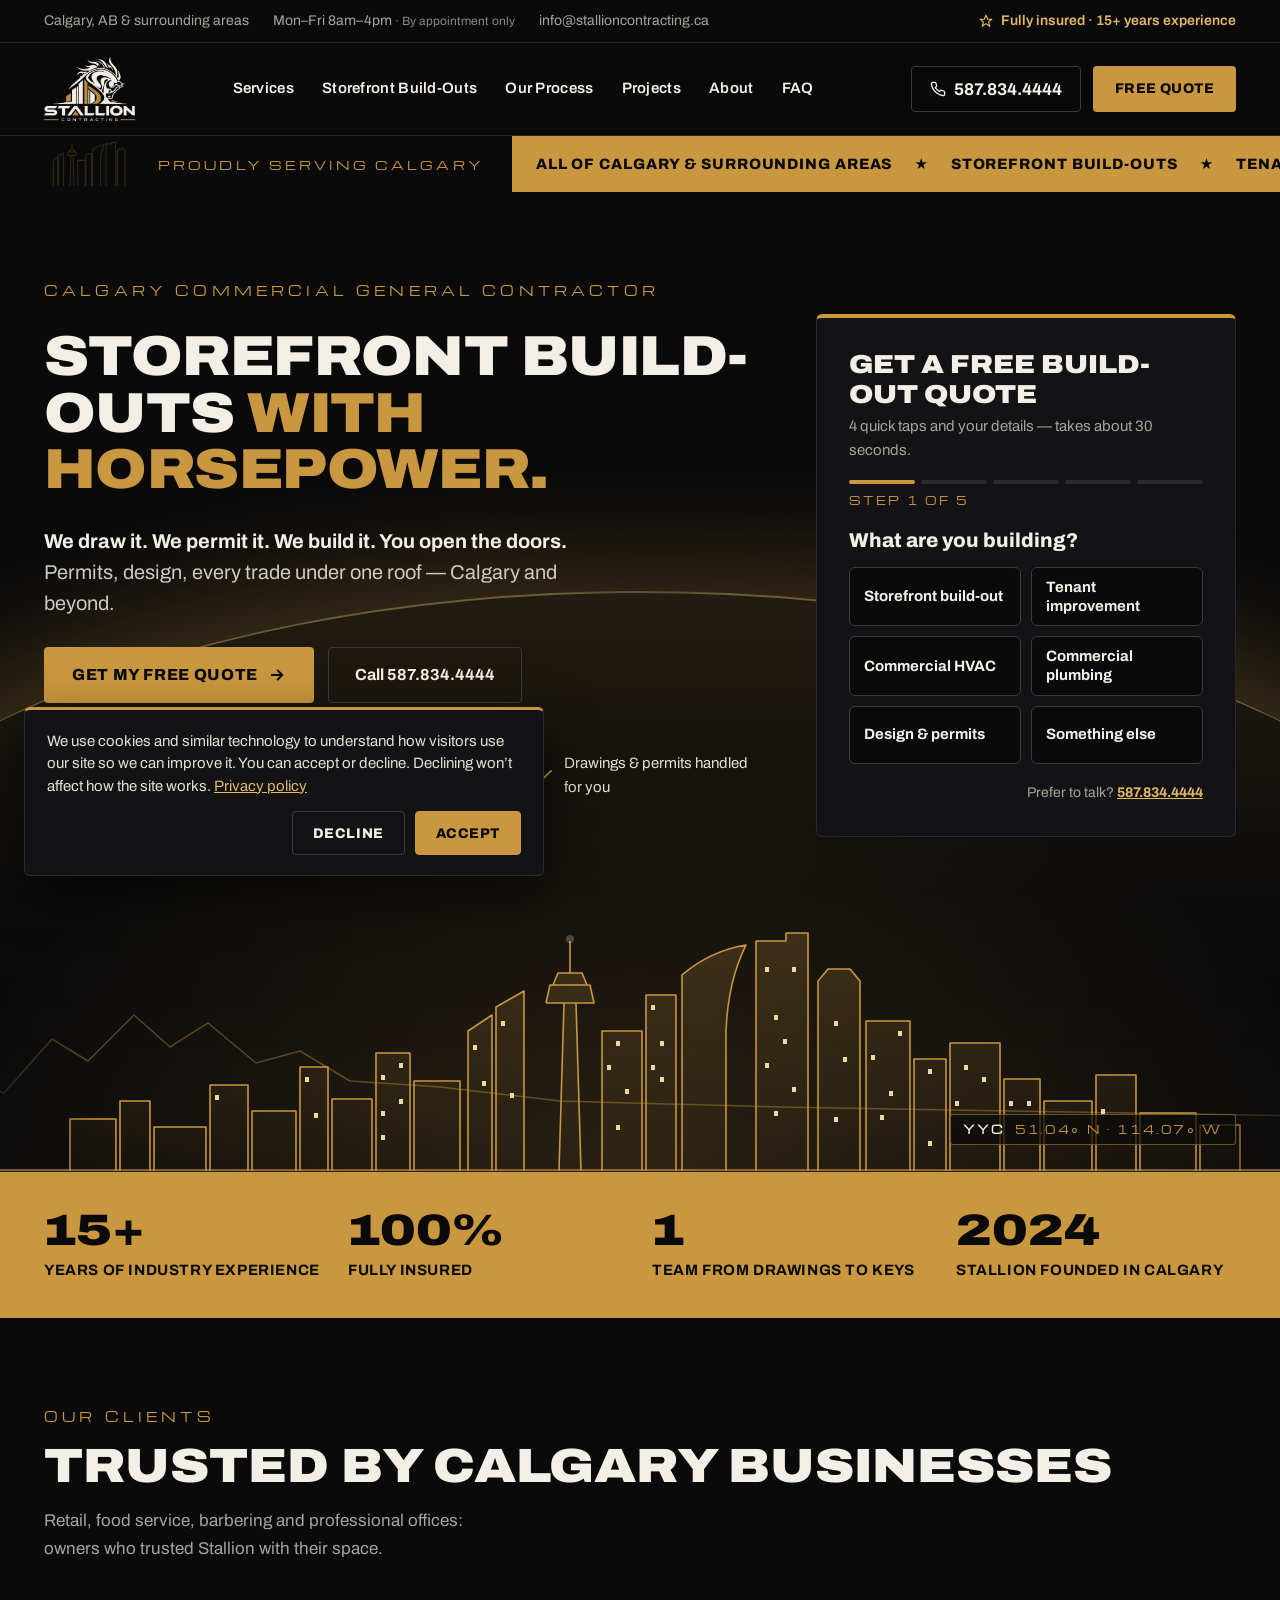
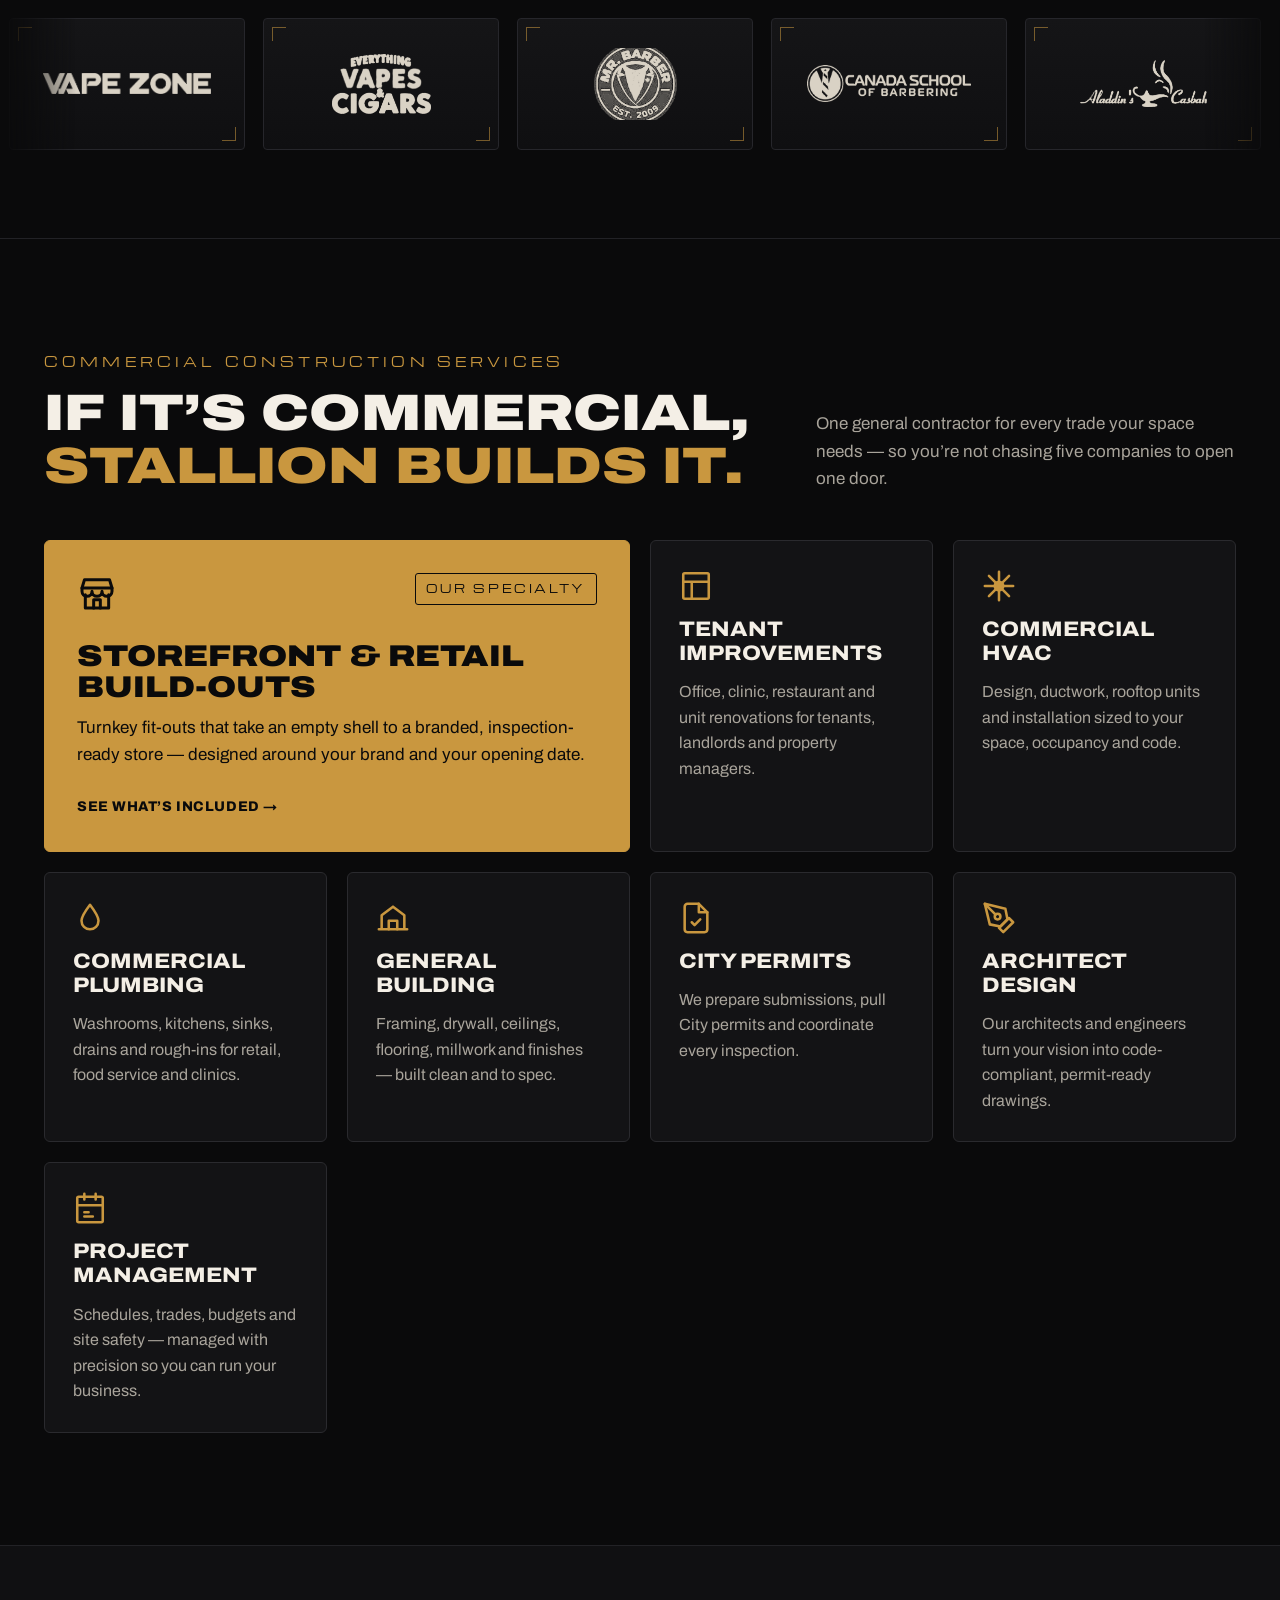
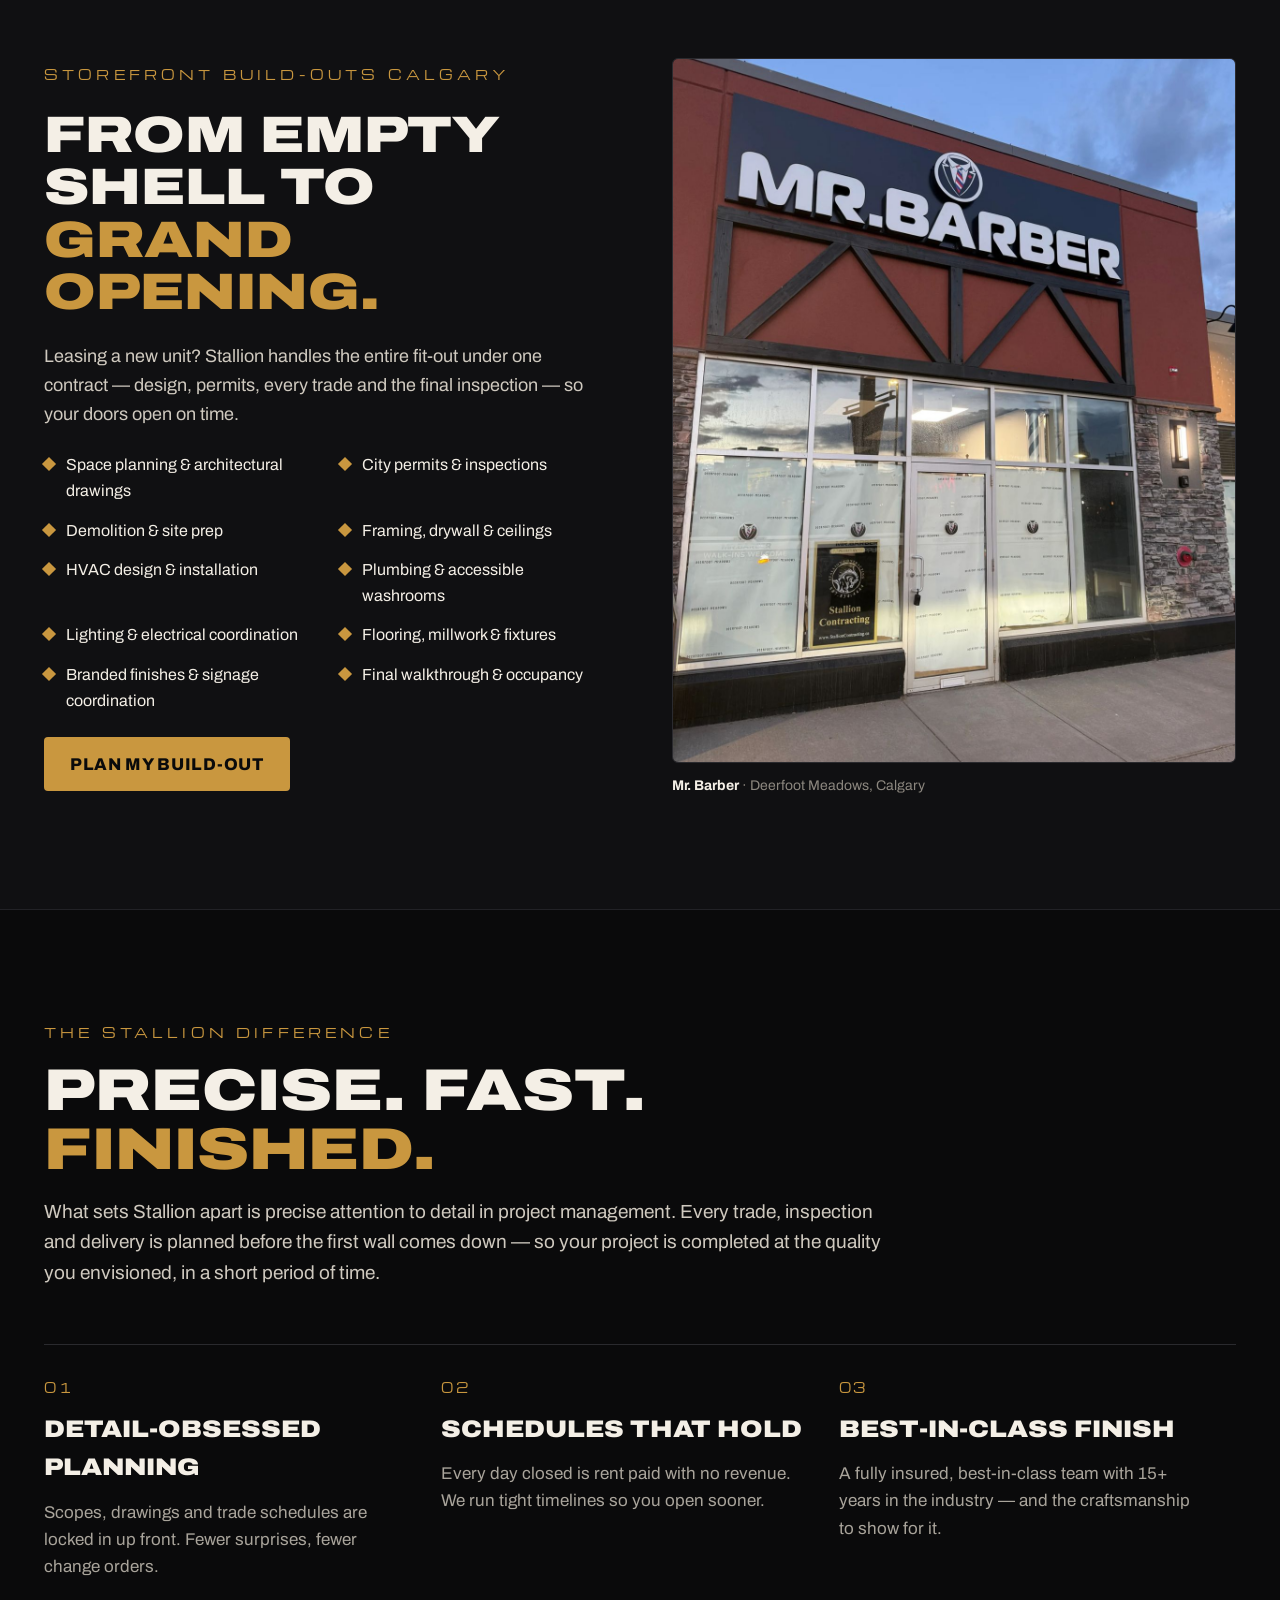
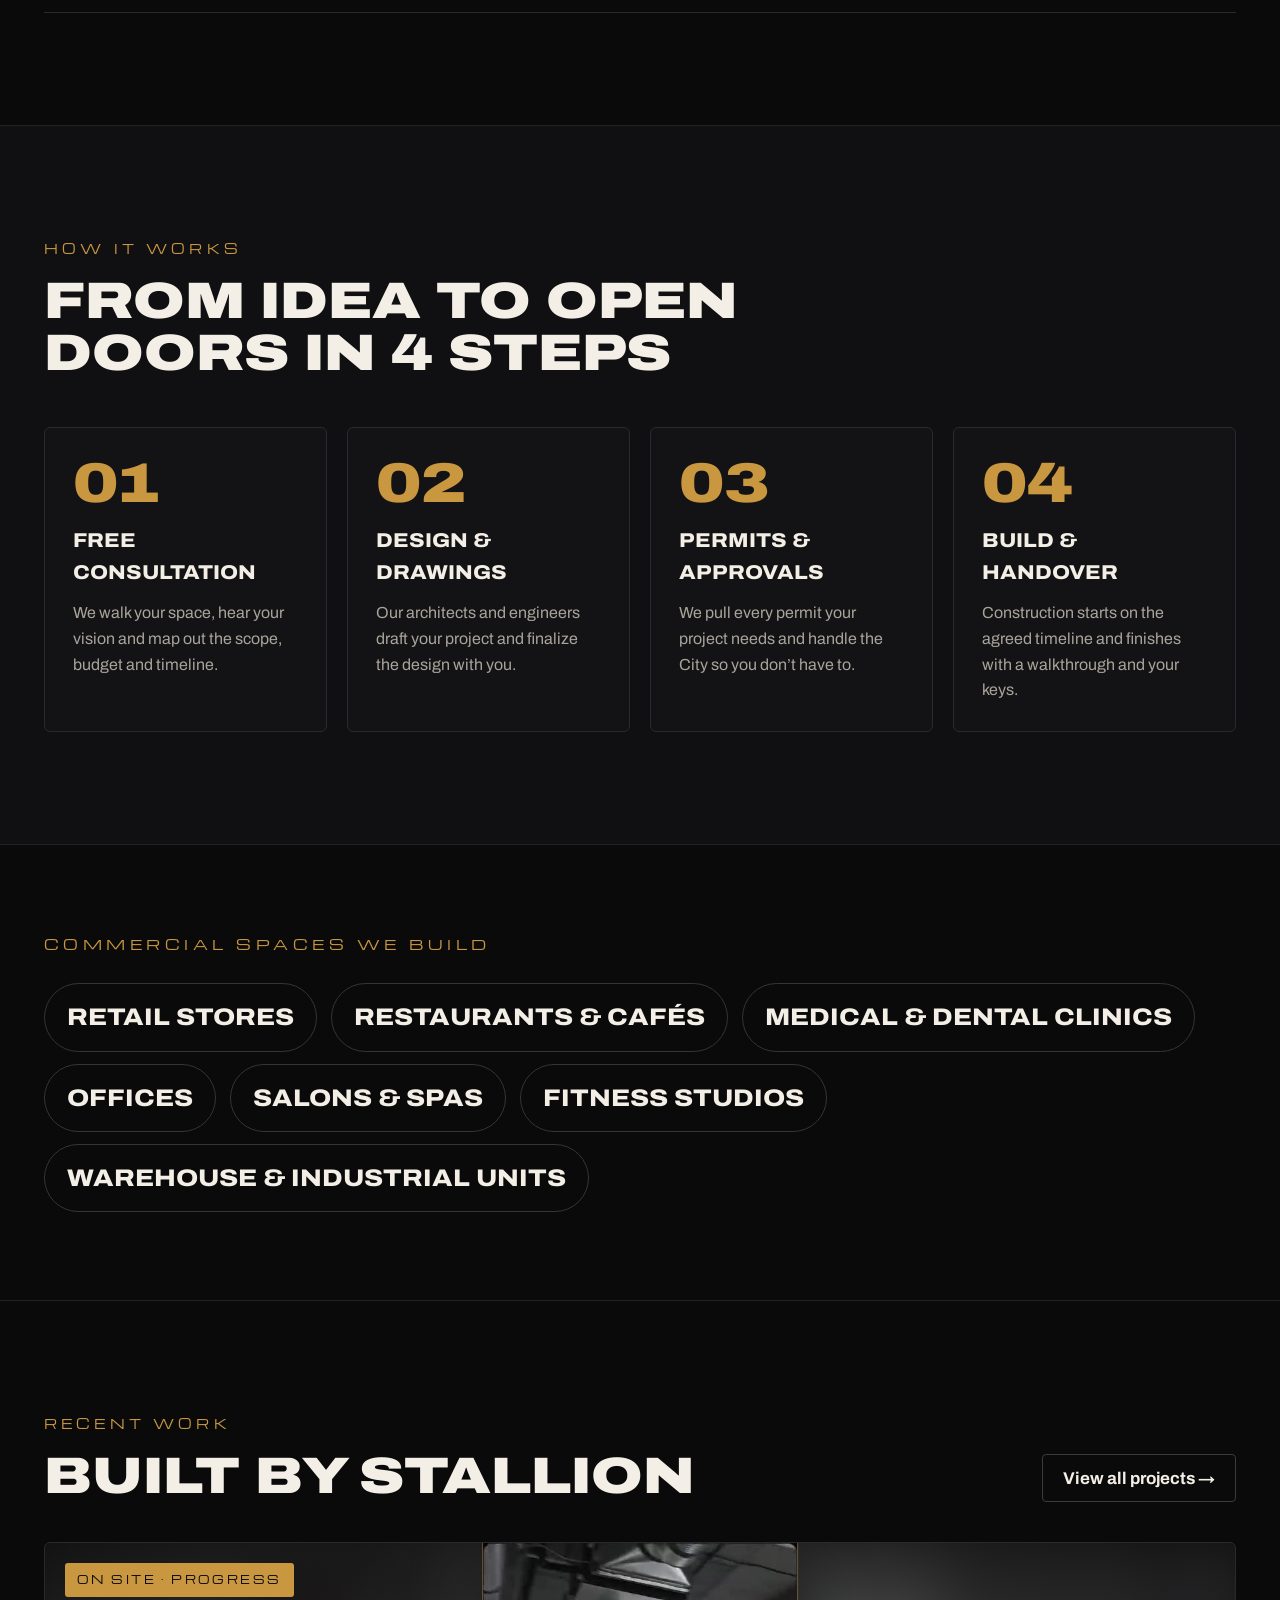
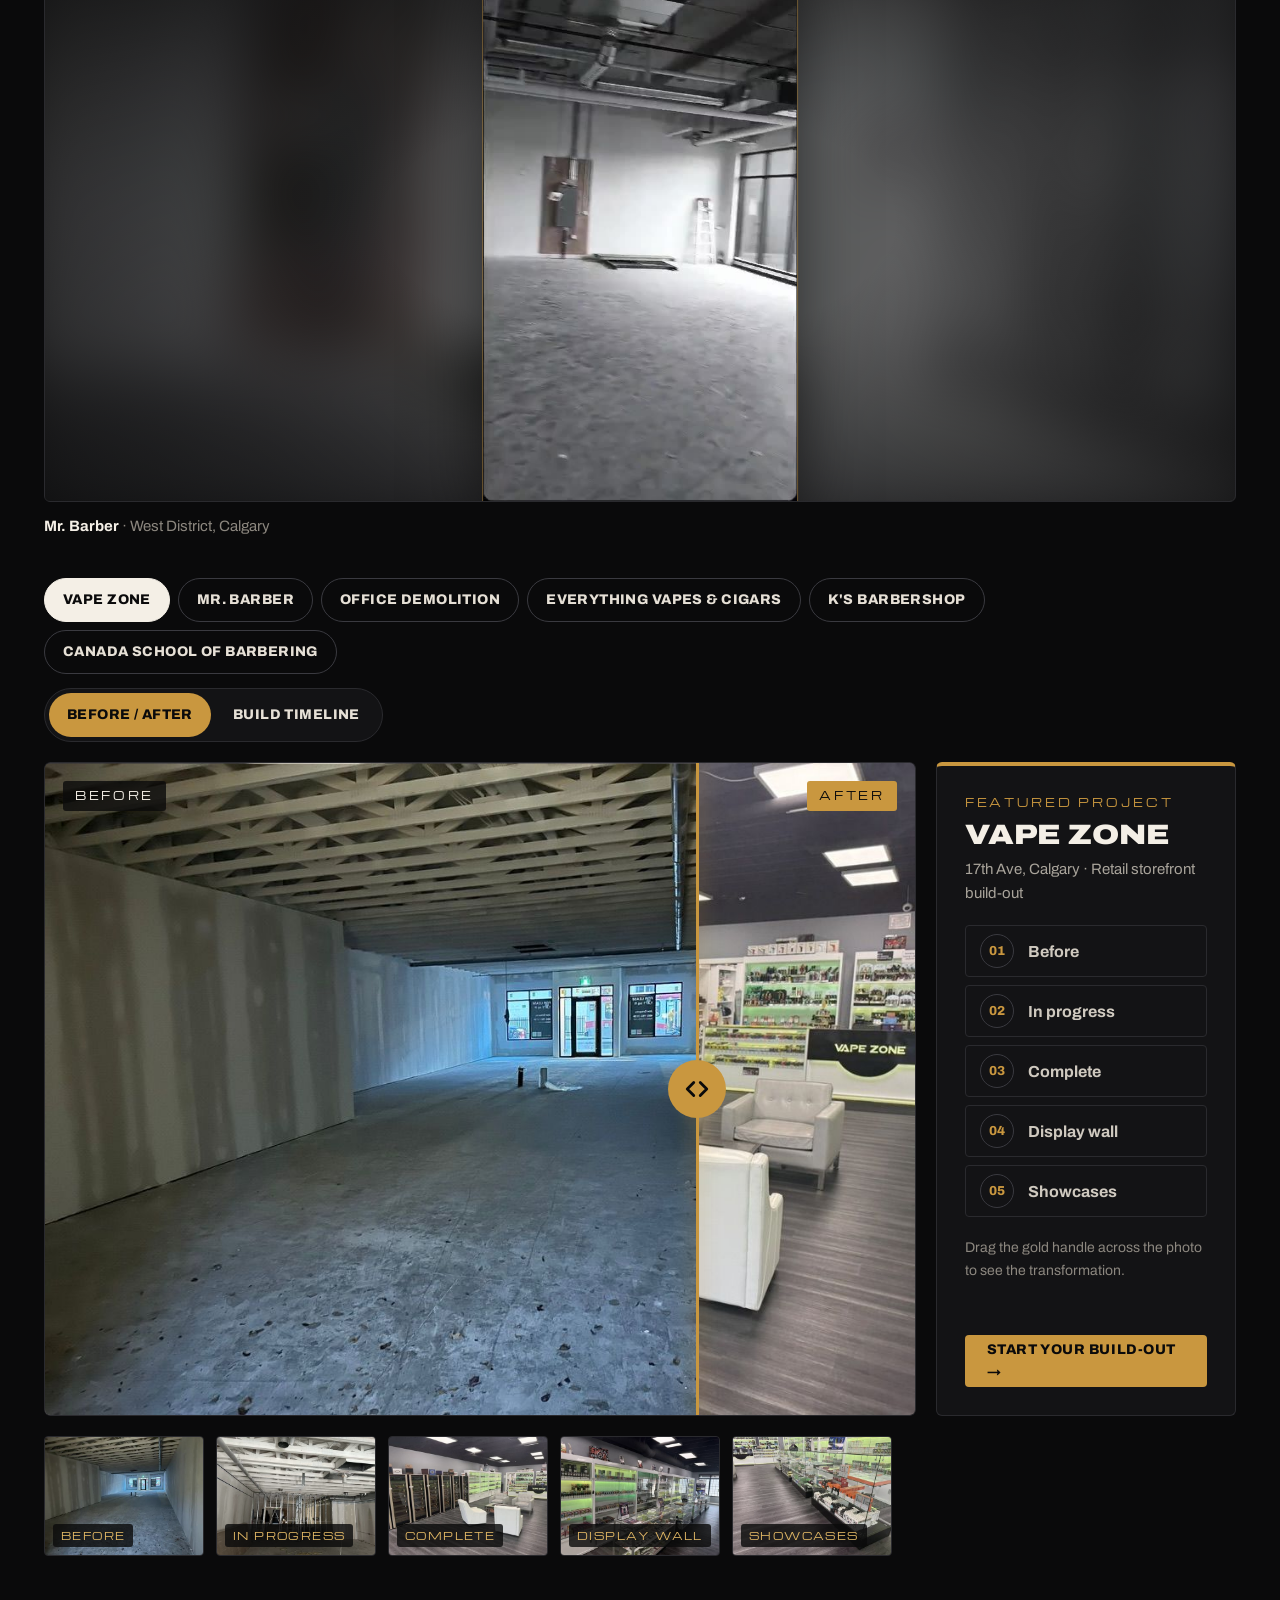
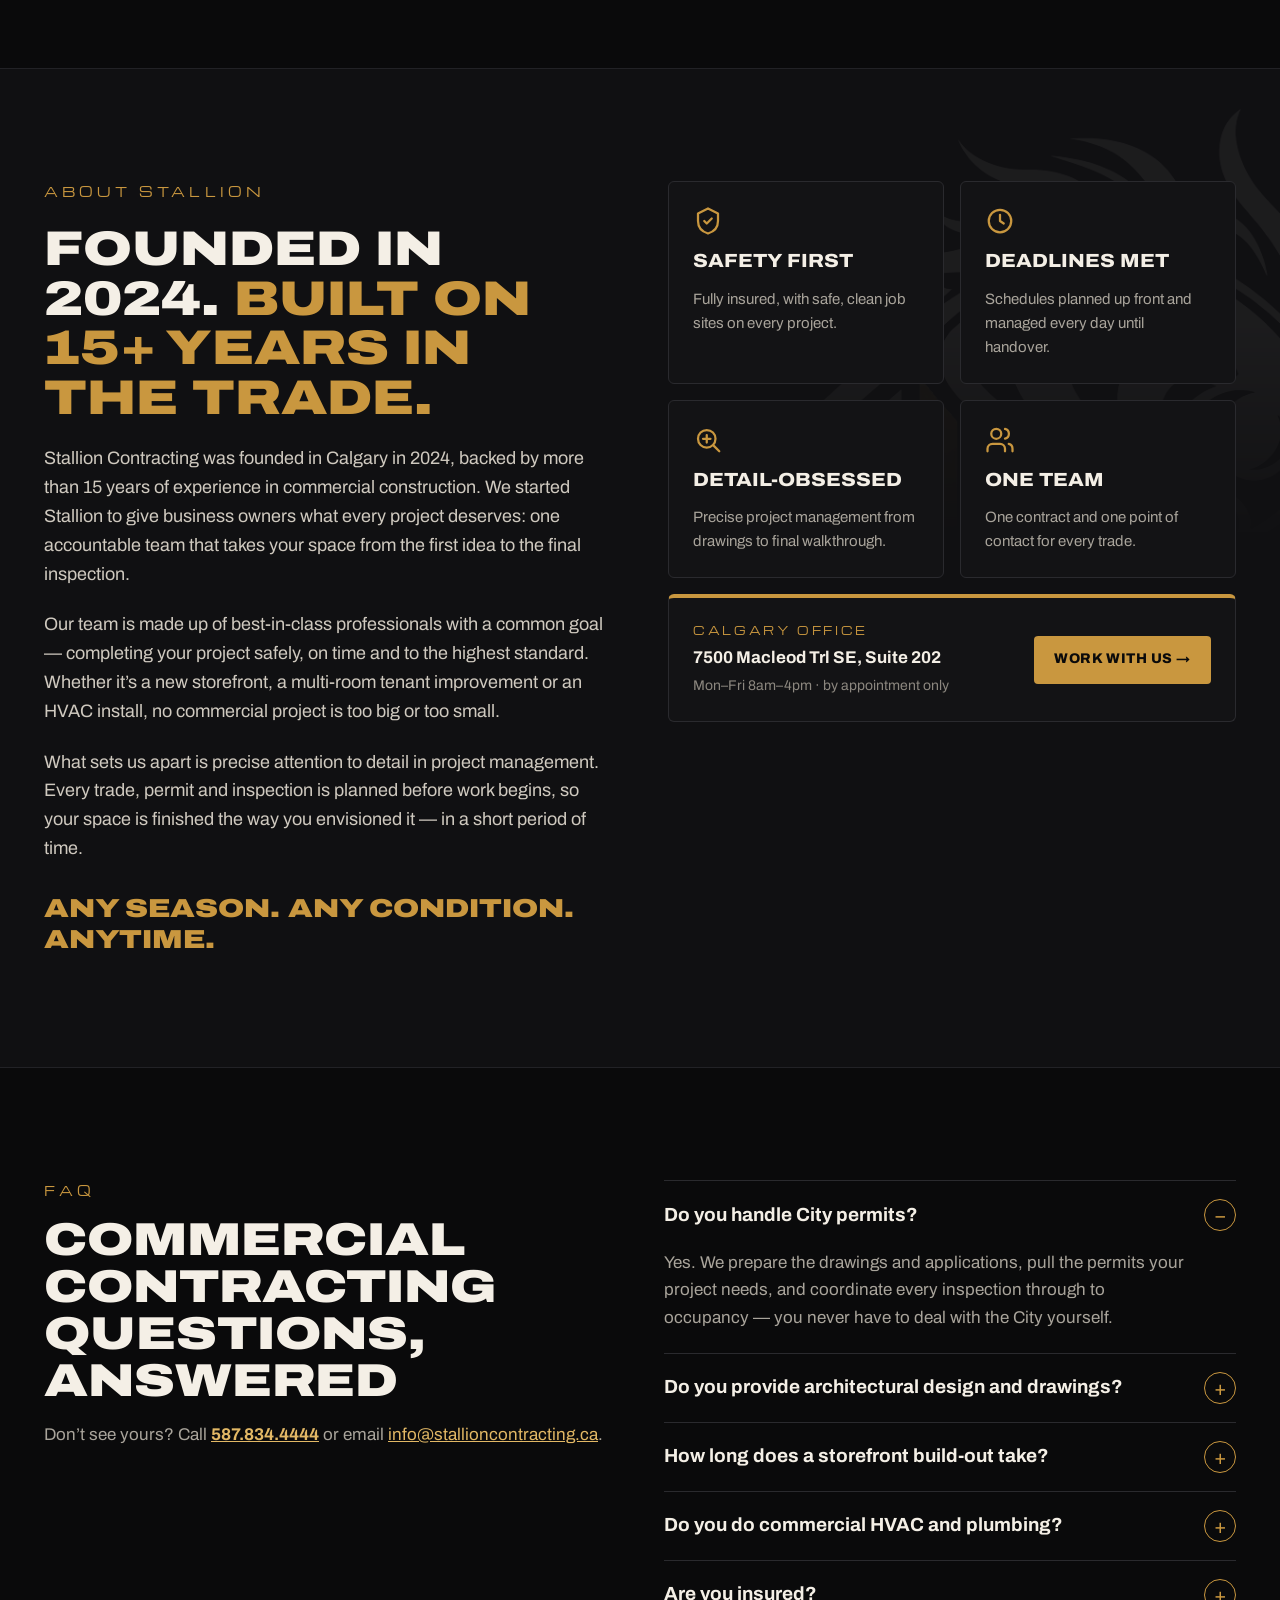
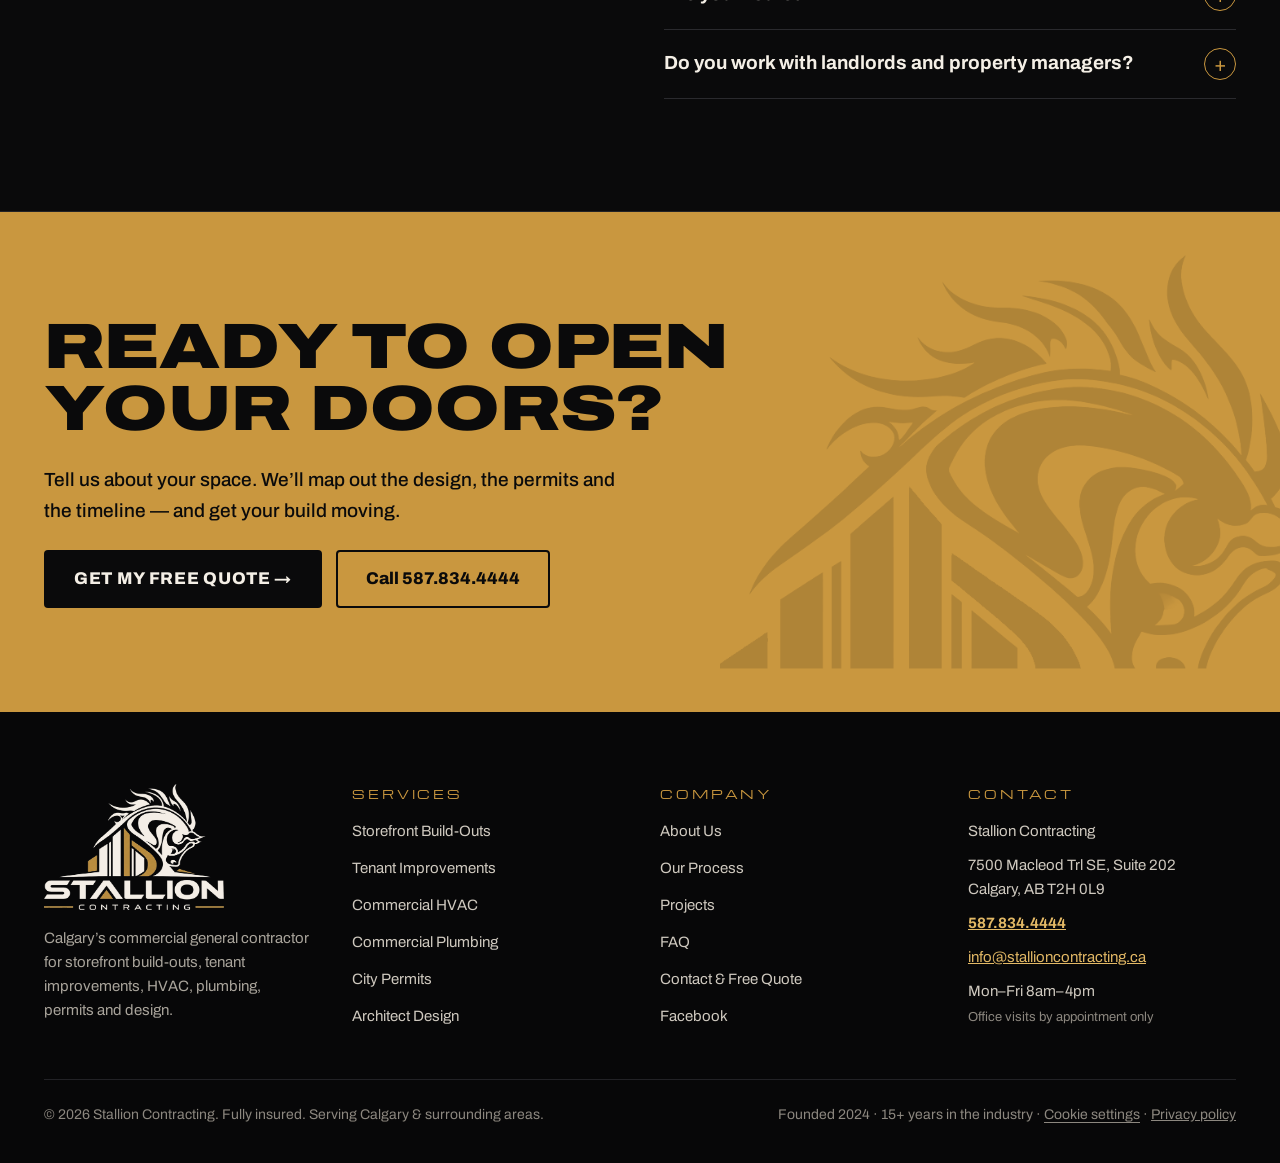
==== commit f4111c03: "Hero checklist: certificate on request; 15+ years leading commercial builds Co-Authored-By: Claude O" ====
--- a/index.html
+++ b/index.html
@@ -106,8 +106,8 @@
 <a class="btn-line" href="tel:+15878344444" style="display: inline-flex; align-items: center; min-height: 56px; padding: 0 26px; border: 1px solid #3A3A40; border-radius: 4px; color: #F4EFE6; text-decoration: none; font-weight: 700; font-size: 16px">Call 587.834.4444</a>
 </div>
 <ul class="rise d5" style="margin: 8px 0 0; padding: 0; list-style: none; display: grid; grid-template-columns: repeat(auto-fit, minmax(220px, 1fr)); gap: 12px 24px; font-size: 15px; color: #E6E0D6">
-<li style="display: flex; gap: 10px; align-items: center"><svg aria-hidden="true" width="20" height="20" viewBox="0 0 24 24" fill="none" stroke="#C9973F" stroke-width="2.4" stroke-linecap="round" stroke-linejoin="round"><path d="M20 6L9 17l-5-5"></path></svg>Fully insured, best-in-class team</li>
-<li style="display: flex; gap: 10px; align-items: center"><svg aria-hidden="true" width="20" height="20" viewBox="0 0 24 24" fill="none" stroke="#C9973F" stroke-width="2.4" stroke-linecap="round" stroke-linejoin="round"><path d="M20 6L9 17l-5-5"></path></svg>15+ years in commercial construction</li>
+<li style="display: flex; gap: 10px; align-items: center"><svg aria-hidden="true" width="20" height="20" viewBox="0 0 24 24" fill="none" stroke="#C9973F" stroke-width="2.4" stroke-linecap="round" stroke-linejoin="round"><path d="M20 6L9 17l-5-5"></path></svg>Fully insured, certificate on request</li>
+<li style="display: flex; gap: 10px; align-items: center"><svg aria-hidden="true" width="20" height="20" viewBox="0 0 24 24" fill="none" stroke="#C9973F" stroke-width="2.4" stroke-linecap="round" stroke-linejoin="round"><path d="M20 6L9 17l-5-5"></path></svg>15+ years leading commercial builds from first sketch to handover</li>
 <li style="display: flex; gap: 10px; align-items: center"><svg aria-hidden="true" width="20" height="20" viewBox="0 0 24 24" fill="none" stroke="#C9973F" stroke-width="2.4" stroke-linecap="round" stroke-linejoin="round"><path d="M20 6L9 17l-5-5"></path></svg>Drawings &amp; permits handled for you</li>
 <li style="display: flex; gap: 10px; align-items: center"><svg aria-hidden="true" width="20" height="20" viewBox="0 0 24 24" fill="none" stroke="#C9973F" stroke-width="2.4" stroke-linecap="round" stroke-linejoin="round"><path d="M20 6L9 17l-5-5"></path></svg>One team, one point of contact</li>
 </ul>
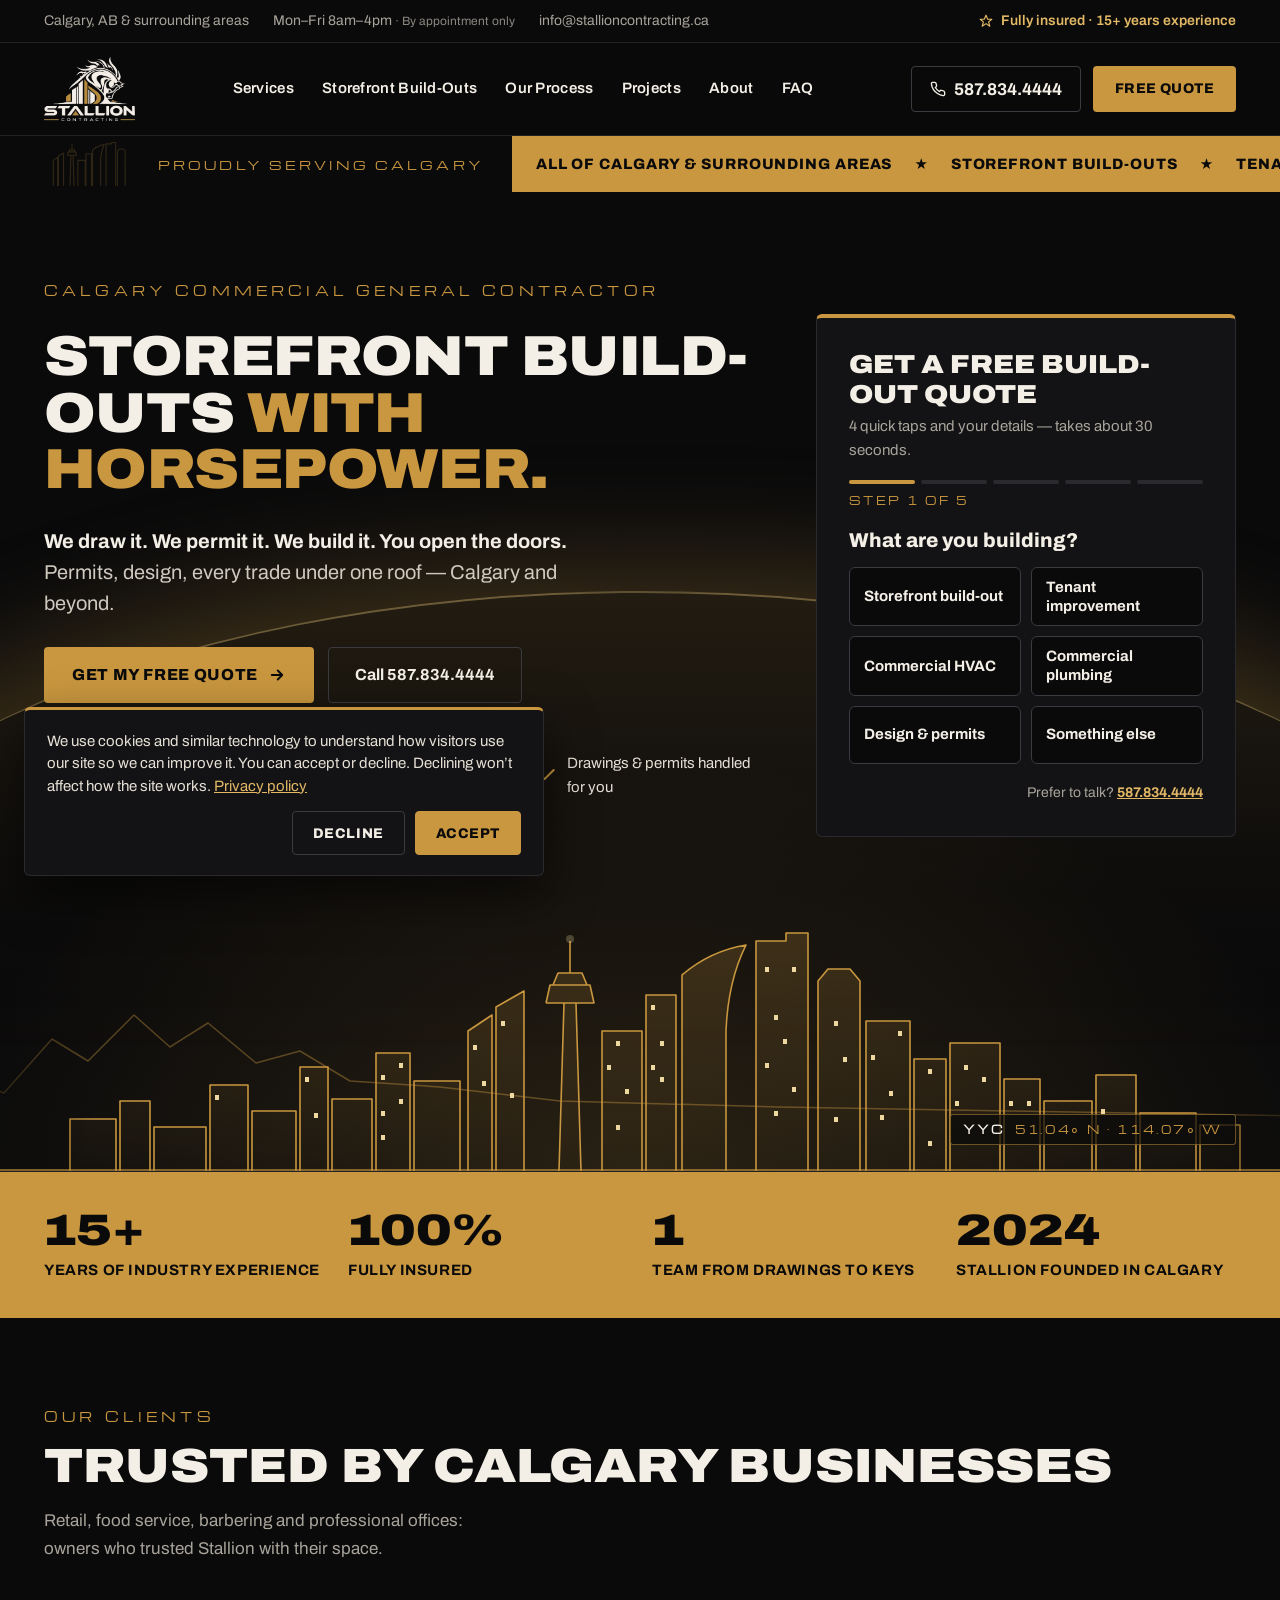
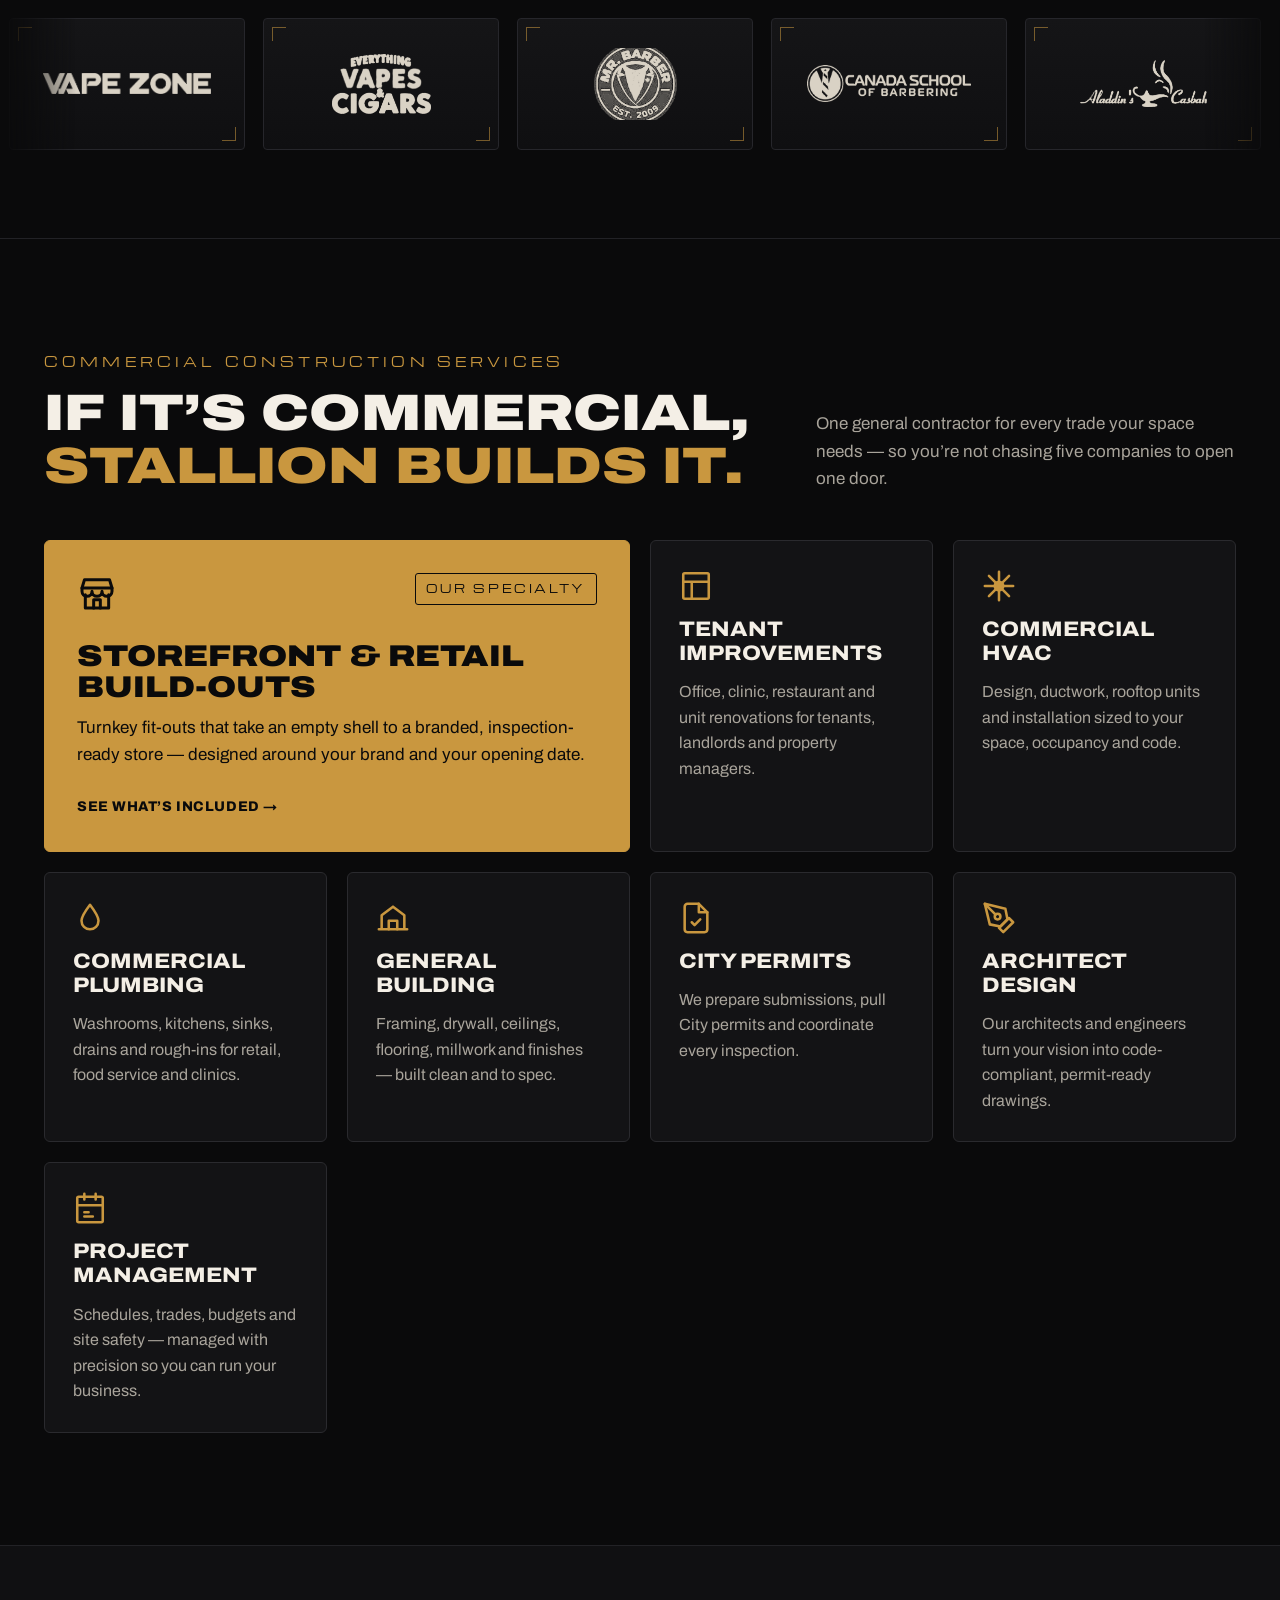
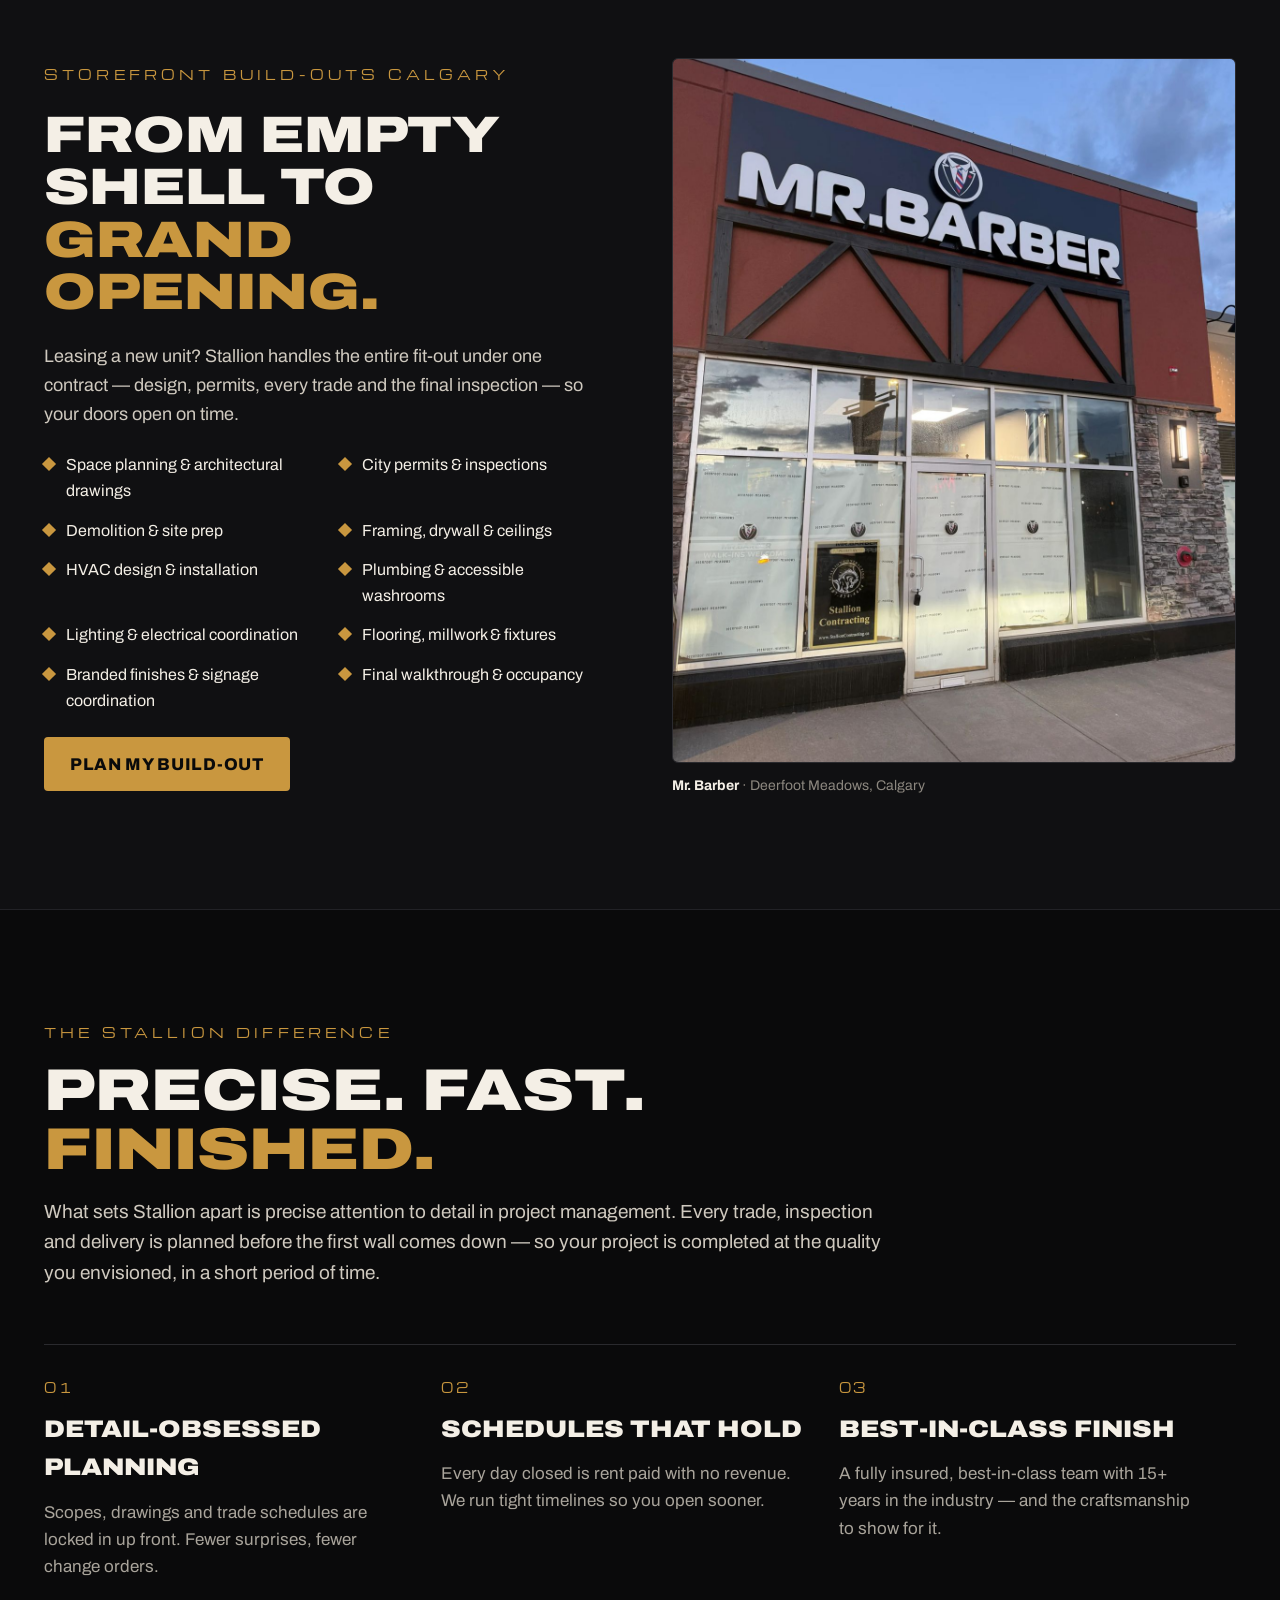
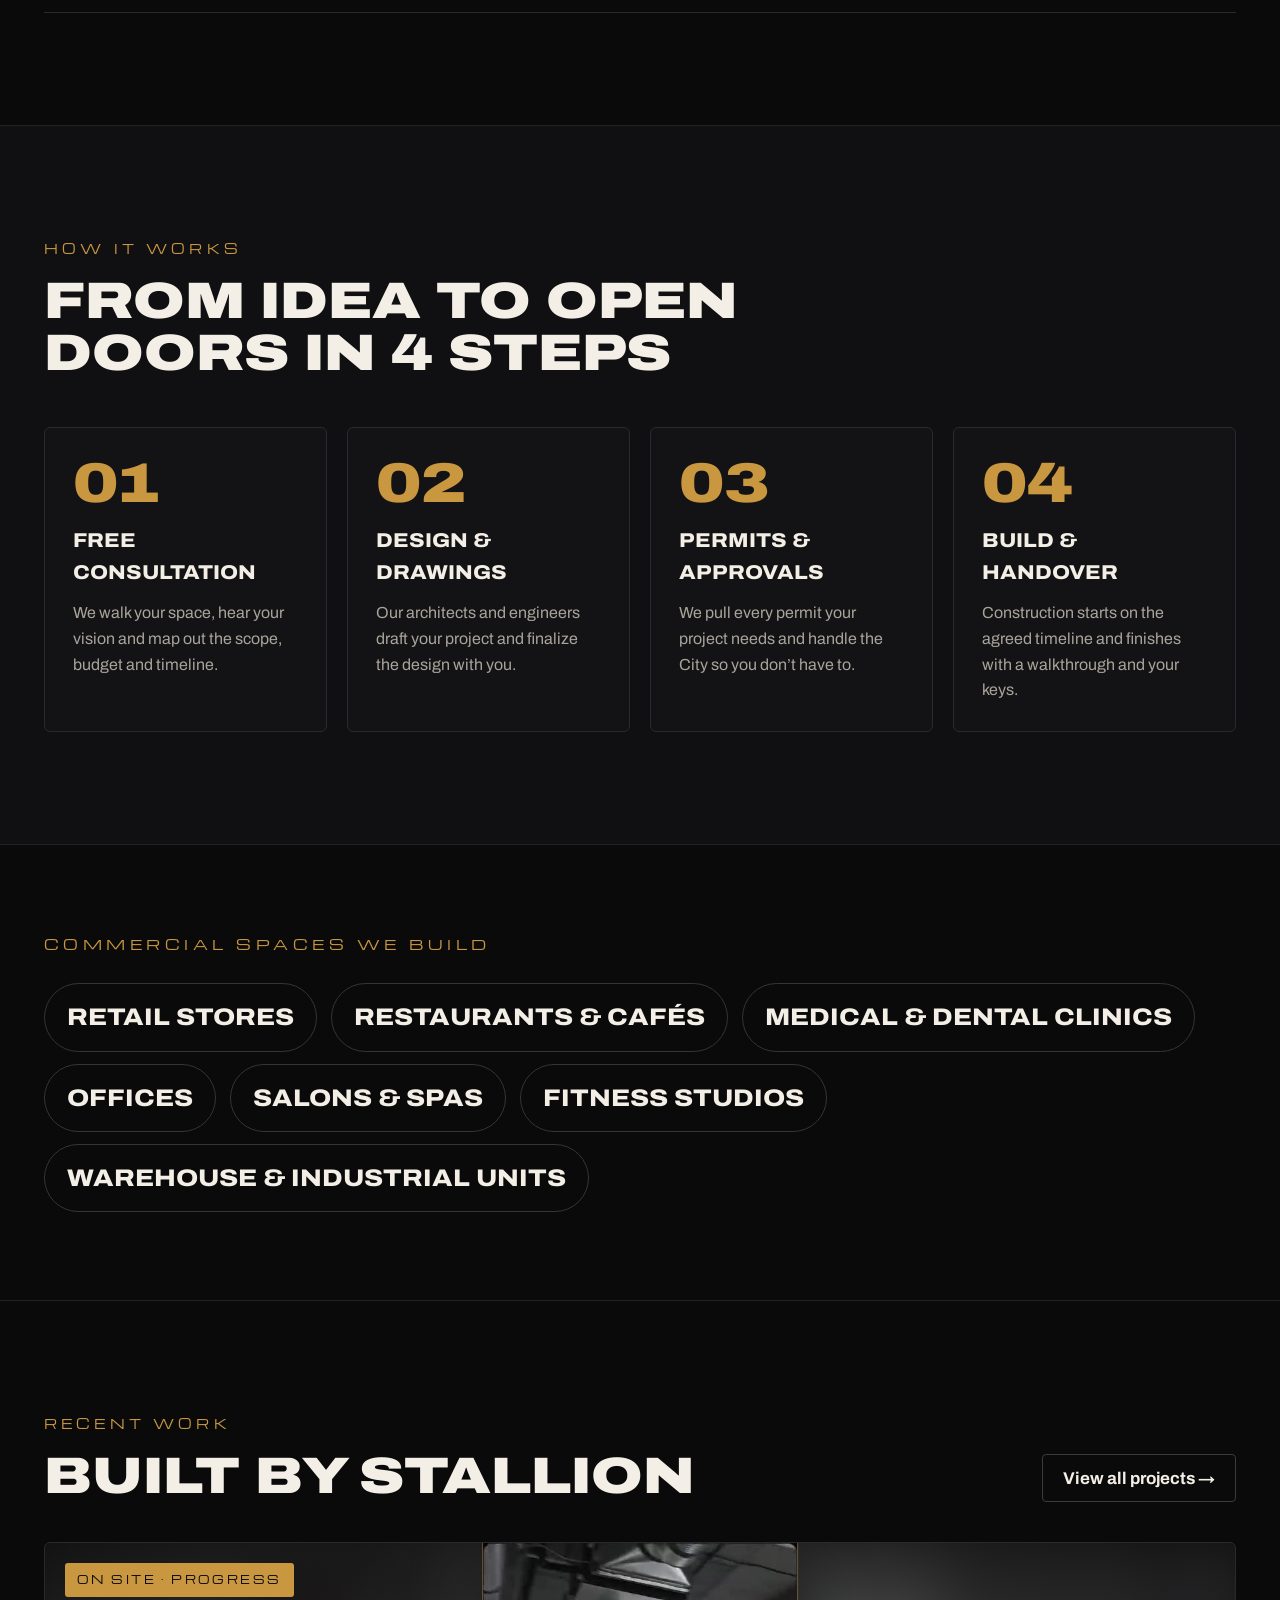
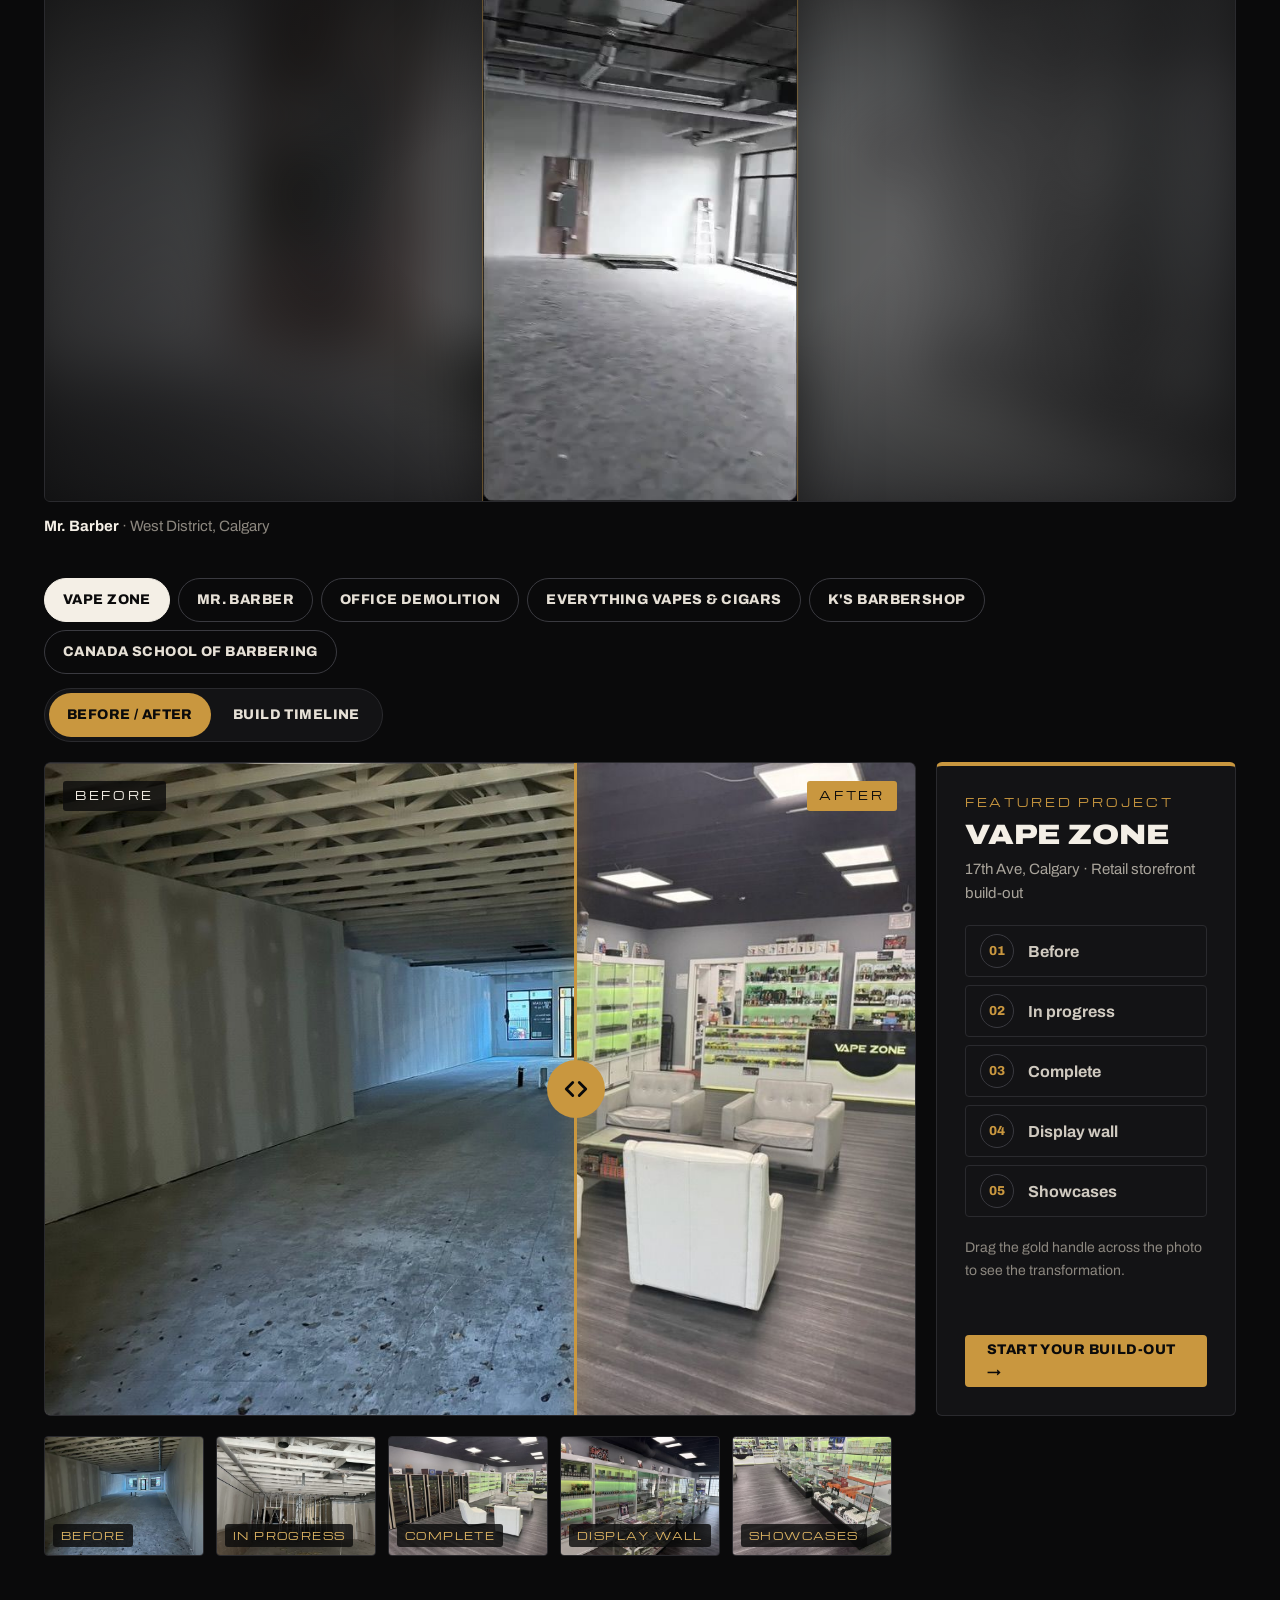
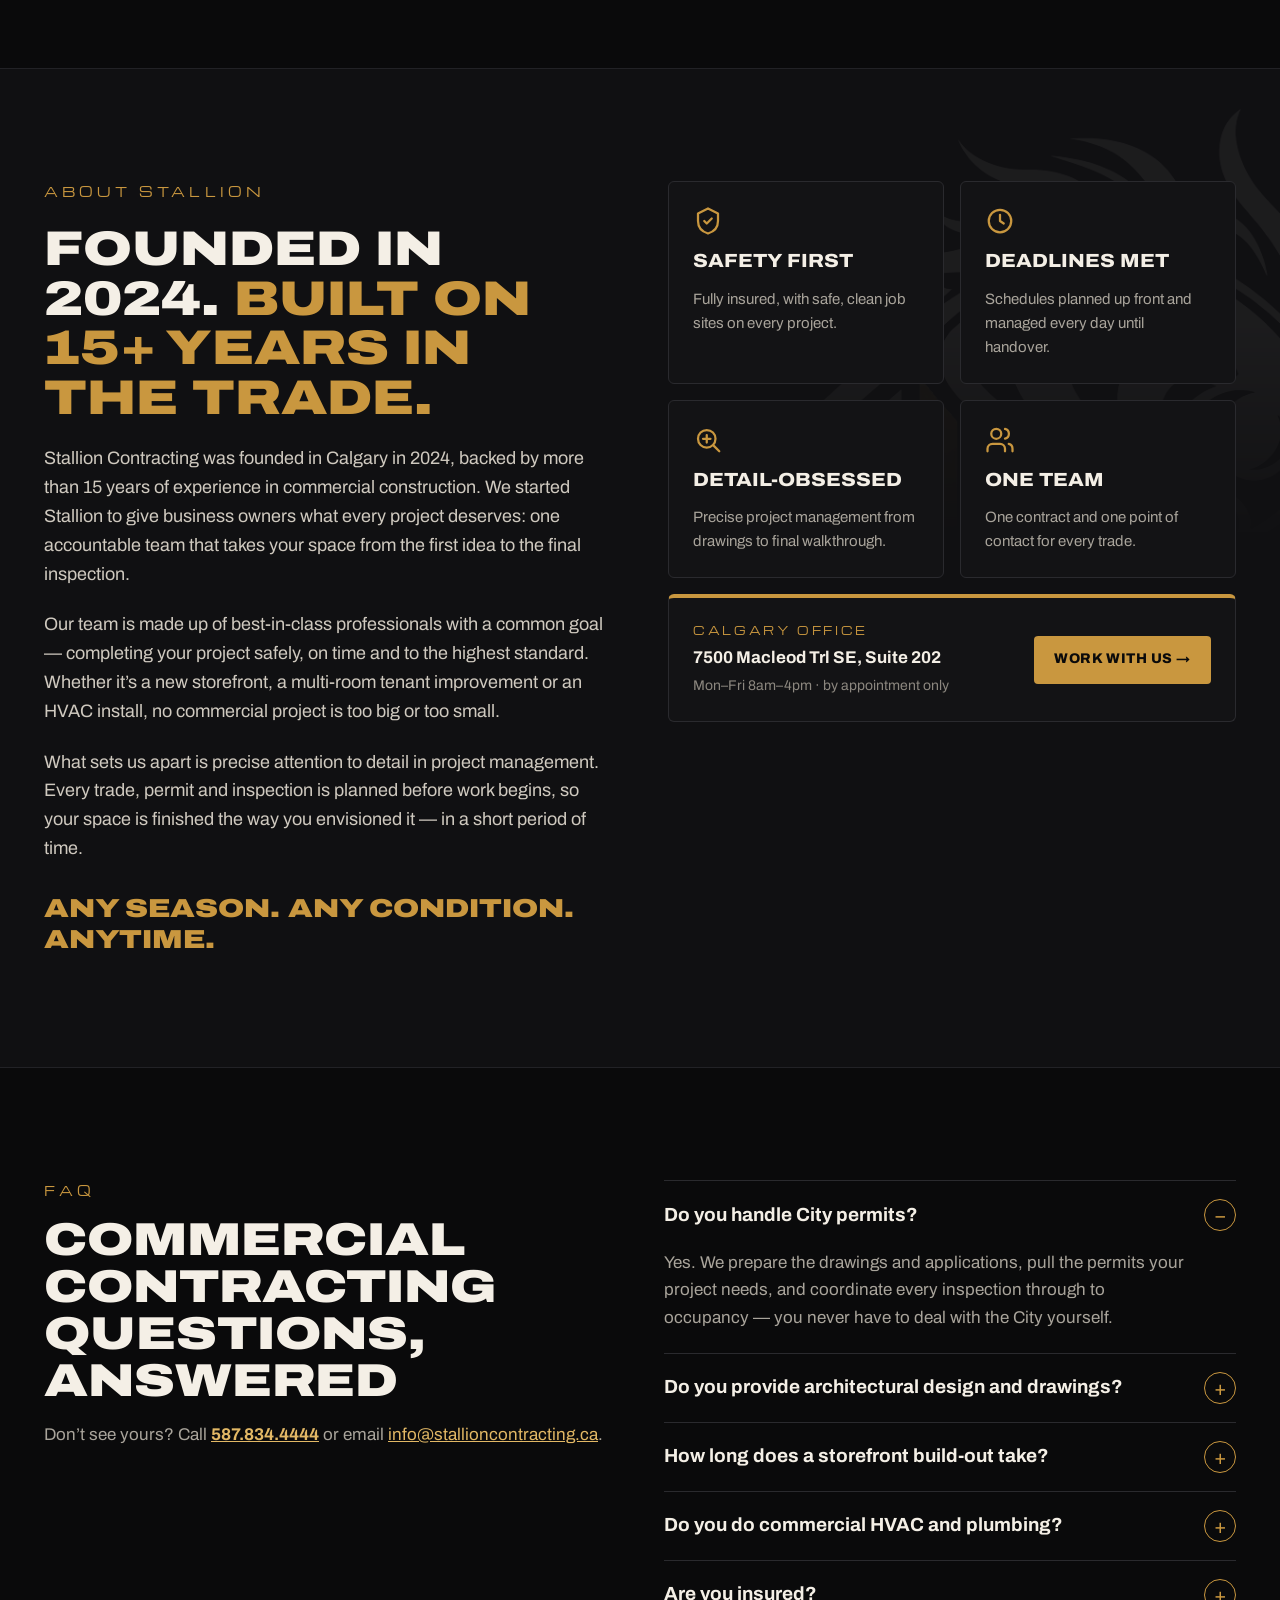
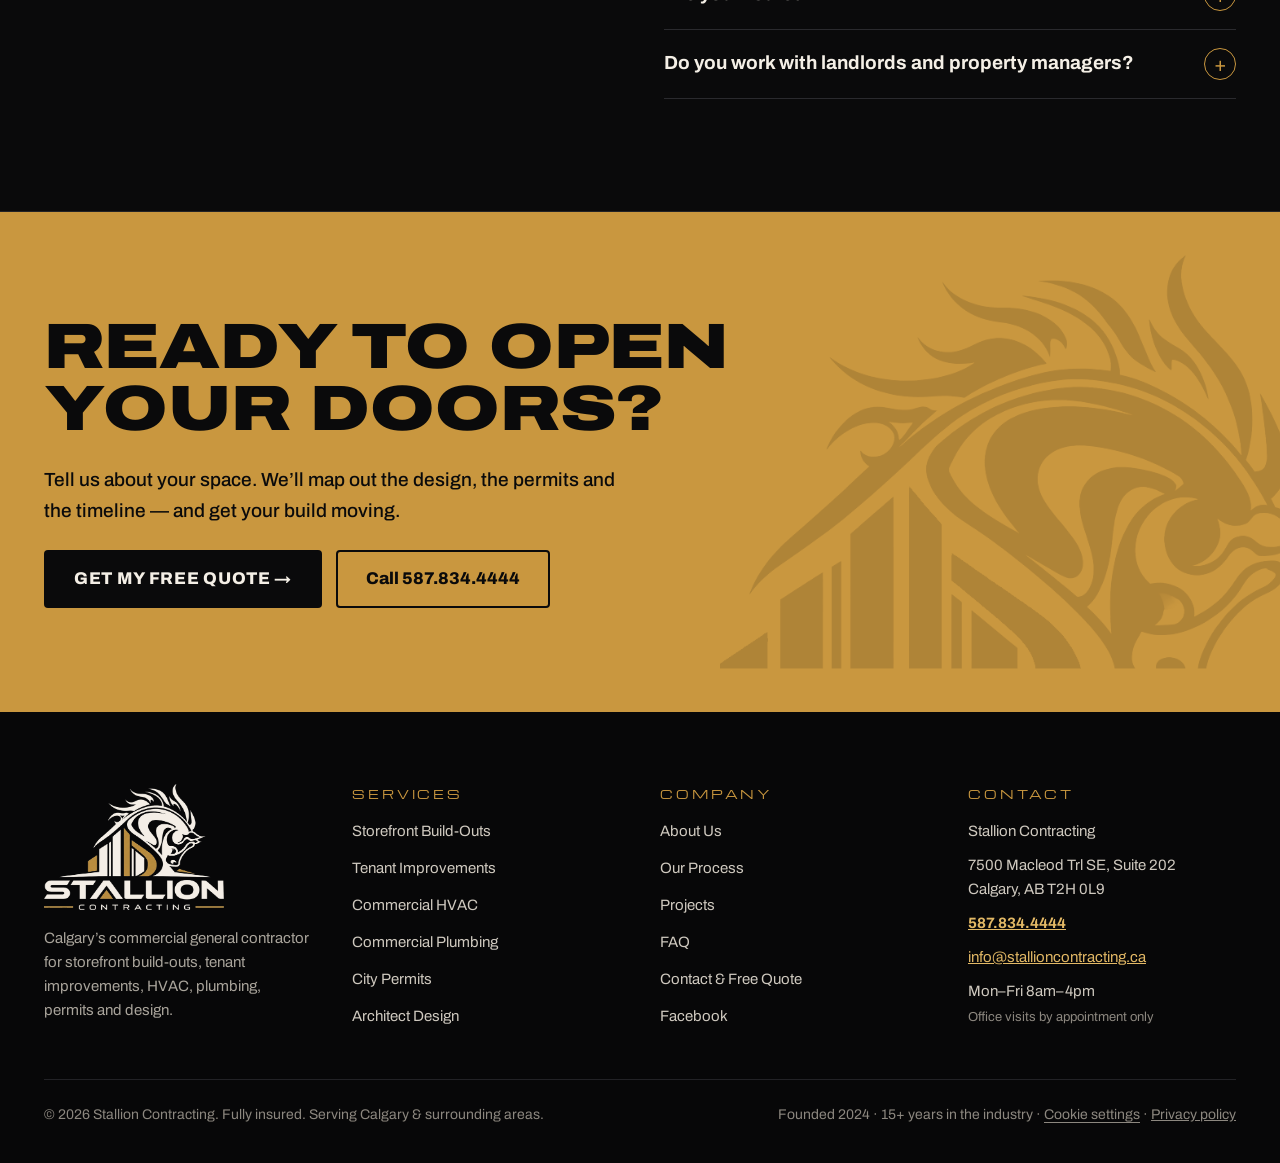
==== commit 080adbab: "Keep checklist icons full size Co-Authored-By: Claude Opus 5.5 <noreply@anthropic.com> Claude-Sessio" ====
--- a/index.html
+++ b/index.html
@@ -23,7 +23,7 @@
 <link rel="preconnect" href="https://fonts.googleapis.com">
 <link rel="preconnect" href="https://fonts.gstatic.com" crossorigin>
 <link rel="stylesheet" href="https://fonts.googleapis.com/css2?family=Archivo:wdth,wght@62..125,400..900&amp;family=Michroma&amp;display=swap">
-<link rel="stylesheet" href="assets/css/site.css?v=7632e6690e">
+<link rel="stylesheet" href="assets/css/site.css?v=b079c1cd67">
 <script>/* idpixel analytics: loads only after the visitor accepts cookies */(function(){try{if(localStorage.getItem('stConsent')==='accepted'){var s=document.createElement('script');s.src='https://cdn.idpixel.app/v1/idp-analytics-6aeba4a785a6346380ba4a94.min.js';s.defer=true;document.head.appendChild(s);}}catch(e){}})();</script>
 <style>#intro{display:none!important}.has-intro #intro{display:flex!important;position:fixed;inset:0;z-index:300;background:#0A0A0B;align-items:center;justify-content:center;cursor:pointer;animation:stIntroOut .6s 1.6s ease forwards}#intro .intro-logo{position:relative;width:min(64vw,420px);max-width:420px;animation:stIntroLogo 1s cubic-bezier(.2,.7,.2,1) both}#intro .intro-glint{position:absolute;inset:0;background:linear-gradient(105deg,transparent 38%,rgba(255,238,196,.95) 50%,transparent 62%);background-size:300% 100%;background-position:120% 0;-webkit-mask:url(assets/img/logo-light-560.png) center/contain no-repeat;mask:url(assets/img/logo-light-560.png) center/contain no-repeat;animation:stGlint 1s .6s ease-in-out both}@keyframes stIntroLogo{from{opacity:0;transform:scale(.86)}to{opacity:1;transform:none}}@keyframes stIntroOut{to{opacity:0;visibility:hidden}}@keyframes stGlint{from{background-position:120% 0}to{background-position:-20% 0}}</style><script>(function(){try{var d=document.documentElement;if(!sessionStorage.getItem('stIntro')&&!(window.matchMedia&&matchMedia('(prefers-reduced-motion: reduce)').matches)){d.classList.add('has-intro');sessionStorage.setItem('stIntro','1');setTimeout(function(){d.classList.remove('has-intro')},2400)}}catch(e){}})();</script>
 <script type="application/ld+json">{"@context": "https://schema.org", "@type": "GeneralContractor", "@id": "https://stallioncontracting.ca/#business", "name": "Stallion Contracting", "url": "https://stallioncontracting.ca/", "logo": "https://stallioncontracting.ca/assets/img/icon-512.png", "image": "https://stallioncontracting.ca/assets/img/og-image.jpg", "description": "Calgary commercial general contractor specializing in storefront and retail build-outs, tenant improvements, commercial HVAC, plumbing, City permits and architectural design.", "telephone": "+1-587-834-4444", "email": "info@stallioncontracting.ca", "foundingDate": "2024", "address": {"@type": "PostalAddress", "streetAddress": "7500 Macleod Trl SE, Suite 202", "addressLocality": "Calgary", "addressRegion": "AB", "postalCode": "T2H 0L9", "addressCountry": "CA"}, "geo": {"@type": "GeoCoordinates", "latitude": 50.9877, "longitude": -114.0716}, "hasMap": "https://www.google.com/maps/search/?api=1&query=7500+Macleod+Trl+SE+Suite+202+Calgary+AB+T2H+0L9", "areaServed": {"@type": "City", "name": "Calgary"}, "openingHoursSpecification": [{"@type": "OpeningHoursSpecification", "dayOfWeek": ["Monday", "Tuesday", "Wednesday", "Thursday", "Friday"], "opens": "08:00", "closes": "16:00"}], "sameAs": ["https://www.facebook.com/stallioncontractingca"], "knowsAbout": ["Storefront build-outs", "Tenant improvements", "Commercial HVAC", "Commercial plumbing", "Building permits", "Architectural design", "Commercial construction project management"], "makesOffer": [{"@type": "Offer", "itemOffered": {"@type": "Service", "name": "Storefront Build-Outs", "url": "https://stallioncontracting.ca/storefront-build-outs-calgary/"}}, {"@type": "Offer", "itemOffered": {"@type": "Service", "name": "Tenant Improvements", "url": "https://stallioncontracting.ca/tenant-improvements-calgary/"}}, {"@type": "Offer", "itemOffered": {"@type": "Service", "name": "Commercial HVAC", "url": "https://stallioncontracting.ca/commercial-hvac-calgary/"}}, {"@type": "Offer", "itemOffered": {"@type": "Service", "name": "Commercial Plumbing", "url": "https://stallioncontracting.ca/commercial-plumbing-calgary/"}}, {"@type": "Offer", "itemOffered": {"@type": "Service", "name": "Building Permits", "url": "https://stallioncontracting.ca/building-permits-calgary/"}}, {"@type": "Offer", "itemOffered": {"@type": "Service", "name": "Architectural Design", "url": "https://stallioncontracting.ca/architectural-design-calgary/"}}]}</script>
@@ -107,7 +107,7 @@
 </div>
 <ul class="rise d5" style="margin: 8px 0 0; padding: 0; list-style: none; display: grid; grid-template-columns: repeat(auto-fit, minmax(220px, 1fr)); gap: 12px 24px; font-size: 15px; color: #E6E0D6">
 <li style="display: flex; gap: 10px; align-items: center"><svg aria-hidden="true" width="20" height="20" viewBox="0 0 24 24" fill="none" stroke="#C9973F" stroke-width="2.4" stroke-linecap="round" stroke-linejoin="round"><path d="M20 6L9 17l-5-5"></path></svg>Fully insured, certificate on request</li>
-<li style="display: flex; gap: 10px; align-items: center"><svg aria-hidden="true" width="20" height="20" viewBox="0 0 24 24" fill="none" stroke="#C9973F" stroke-width="2.4" stroke-linecap="round" stroke-linejoin="round"><path d="M20 6L9 17l-5-5"></path></svg>15+ years leading commercial builds from first sketch to handover</li>
+<li style="display: flex; gap: 10px; align-items: center"><svg aria-hidden="true" width="20" height="20" viewBox="0 0 24 24" fill="none" stroke="#C9973F" stroke-width="2.4" stroke-linecap="round" stroke-linejoin="round" style="flex: none"><path d="M20 6L9 17l-5-5"></path></svg>15+ years leading commercial builds from first sketch to handover</li>
 <li style="display: flex; gap: 10px; align-items: center"><svg aria-hidden="true" width="20" height="20" viewBox="0 0 24 24" fill="none" stroke="#C9973F" stroke-width="2.4" stroke-linecap="round" stroke-linejoin="round"><path d="M20 6L9 17l-5-5"></path></svg>Drawings &amp; permits handled for you</li>
 <li style="display: flex; gap: 10px; align-items: center"><svg aria-hidden="true" width="20" height="20" viewBox="0 0 24 24" fill="none" stroke="#C9973F" stroke-width="2.4" stroke-linecap="round" stroke-linejoin="round"><path d="M20 6L9 17l-5-5"></path></svg>One team, one point of contact</li>
 </ul>
@@ -534,6 +534,6 @@
 <p class="cookie-text">We use cookies and similar technology to understand how visitors use our site so we can improve it. You can accept or decline. Declining won’t affect how the site works. <a href="/privacy-policy/">Privacy policy</a></p>
 <div class="cookie-actions"><button type="button" id="cookie-decline" class="cookie-btn cookie-btn-line">Decline</button><button type="button" id="cookie-accept" class="cookie-btn cookie-btn-gold">Accept</button></div>
 </div>
-<script src="assets/js/site.js?v=7632e6690e" defer></script>
+<script src="assets/js/site.js?v=b079c1cd67" defer></script>
 </body>
 </html>
--- a/assets/css/site.css
+++ b/assets/css/site.css
@@ -277,3 +277,6 @@
  .cl-set{flex-wrap:wrap;justify-content:center;padding:0}
  .cl-dup{display:none}
 }
+
+/* checklist icons never shrink */
+li[style*="display: flex"] > svg[aria-hidden]{flex:none}
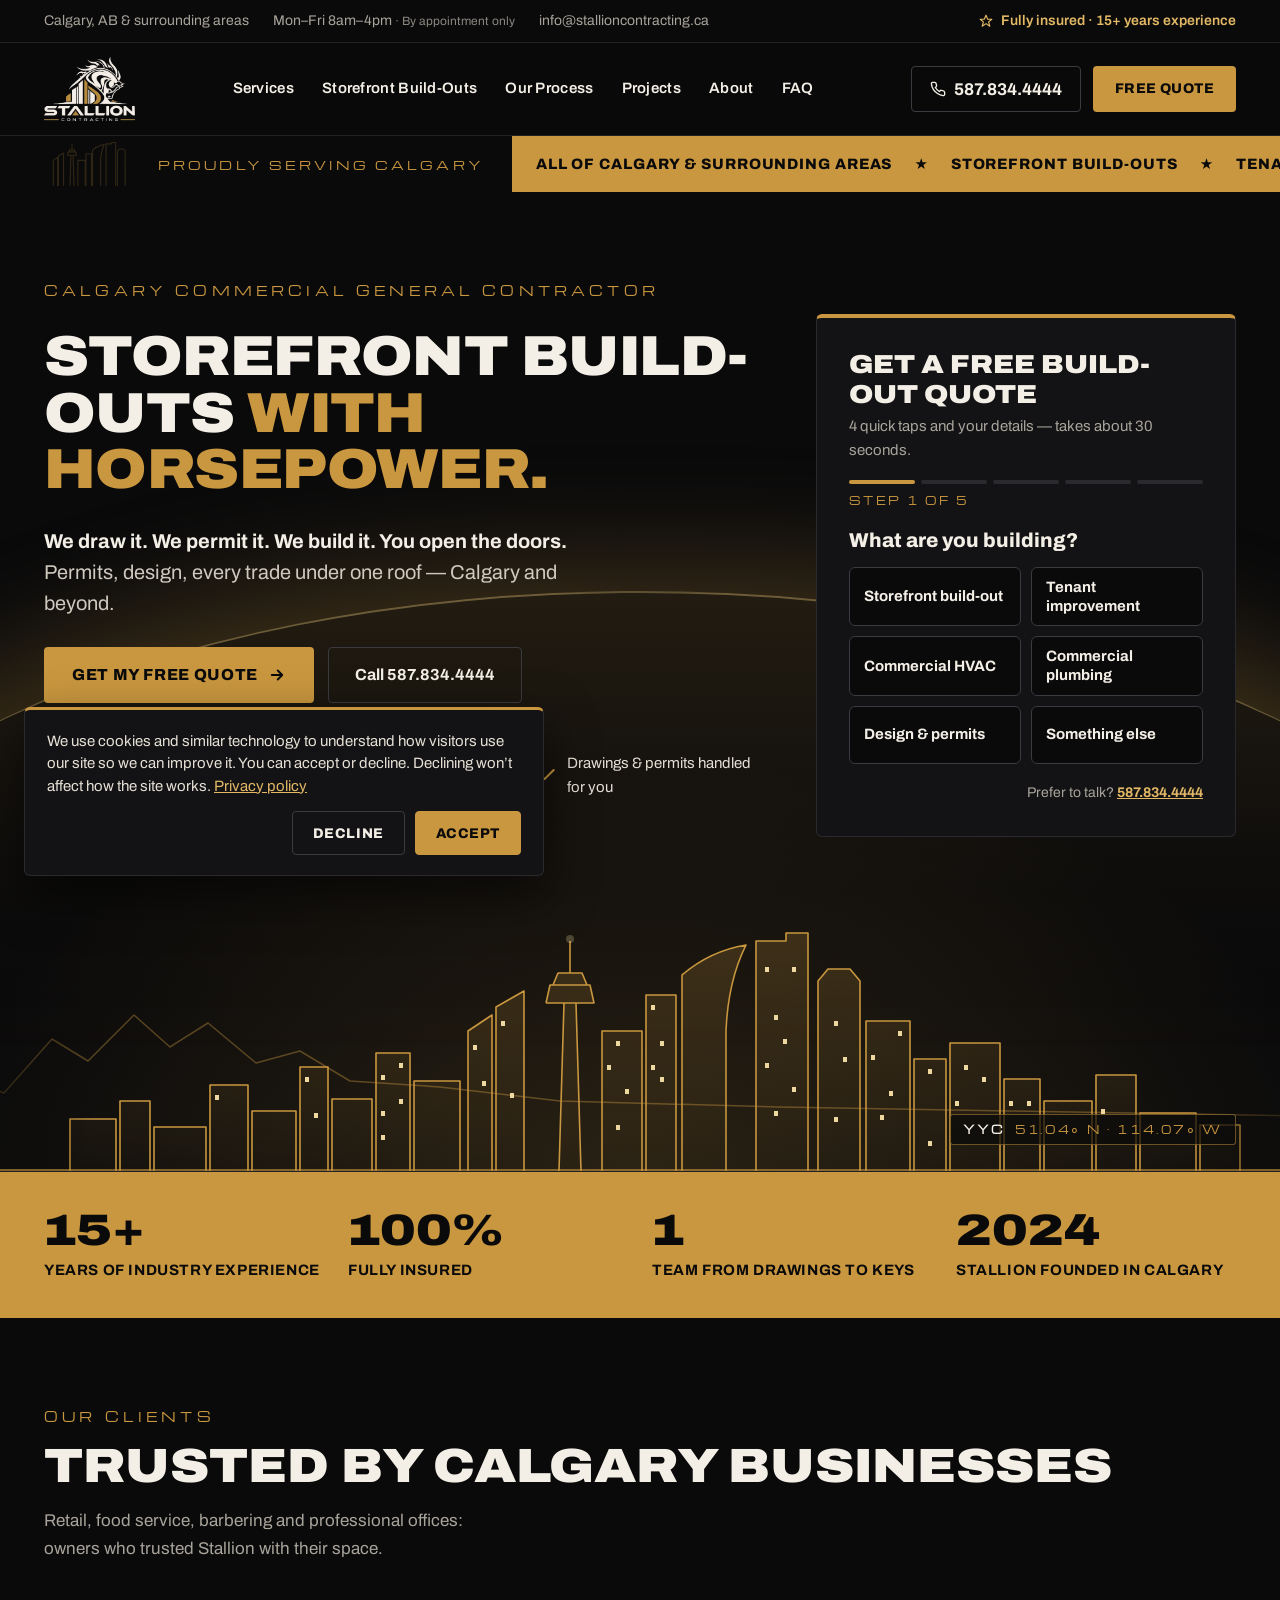
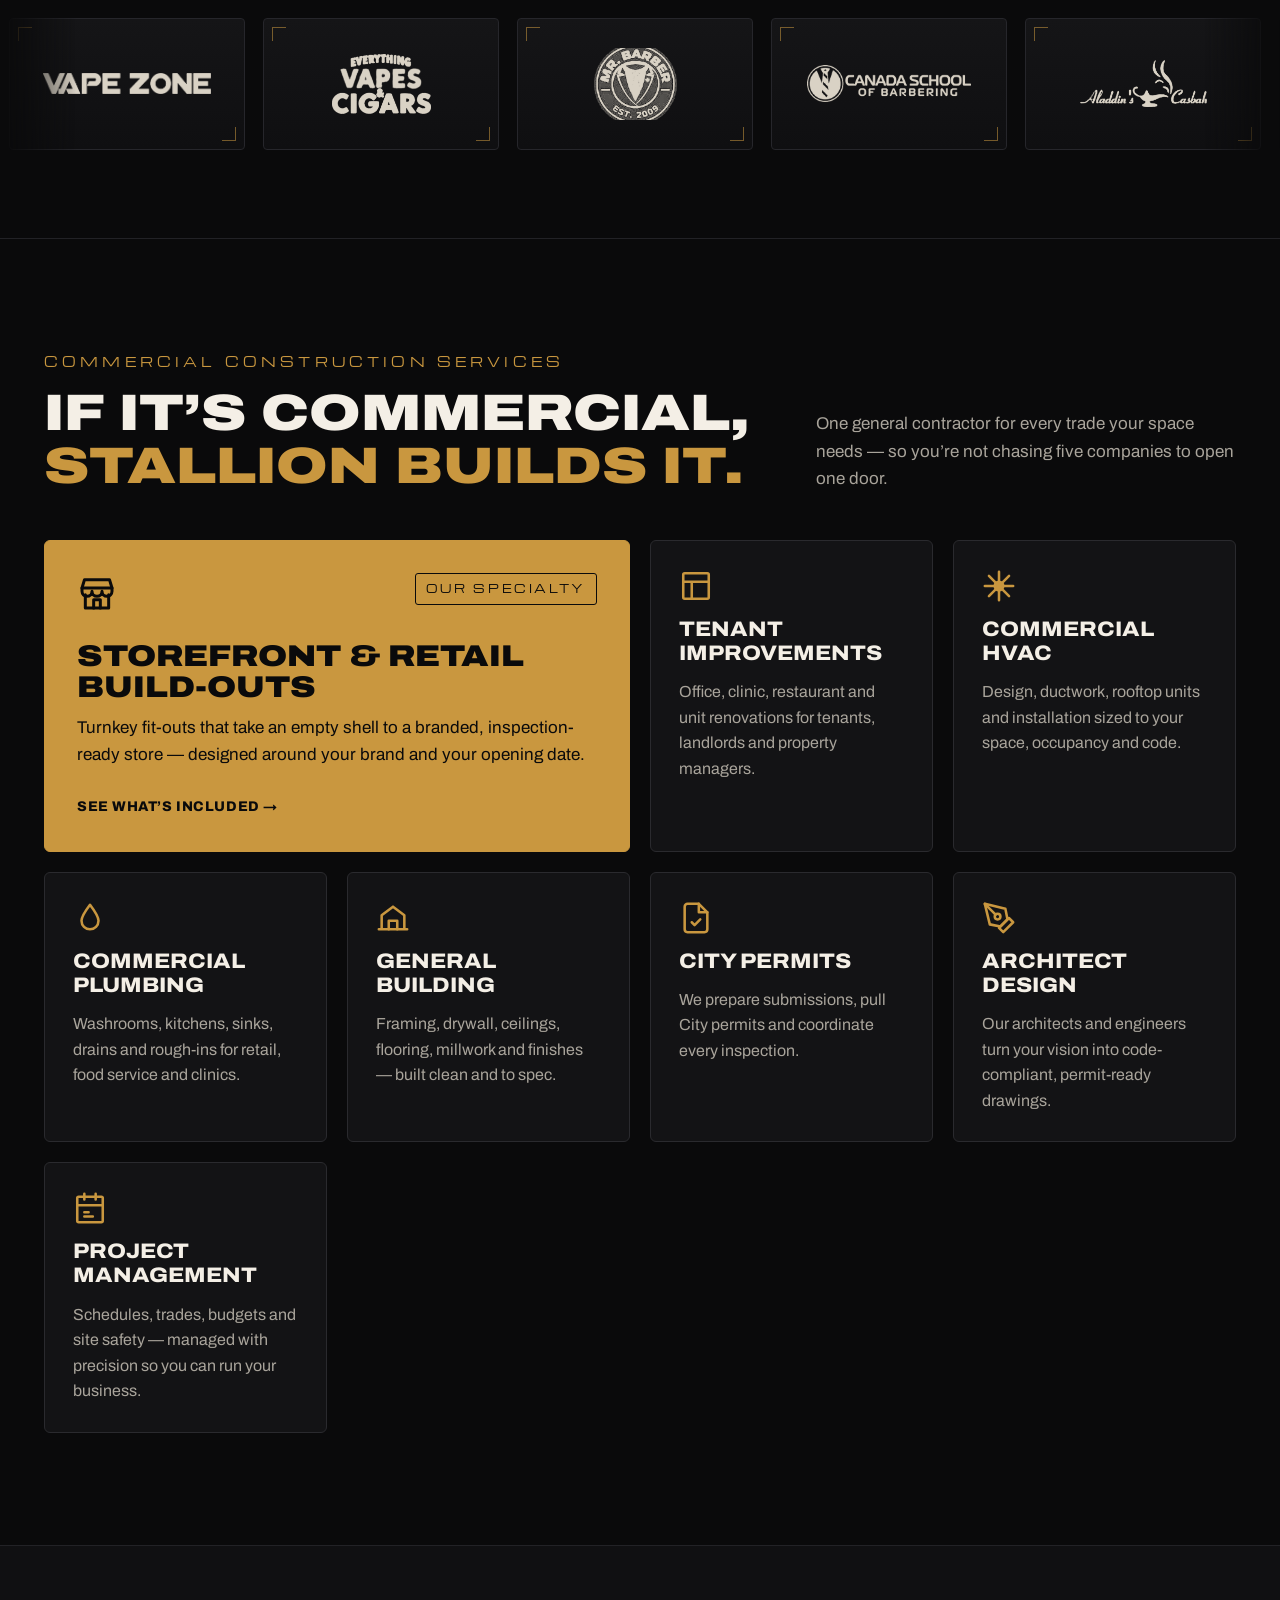
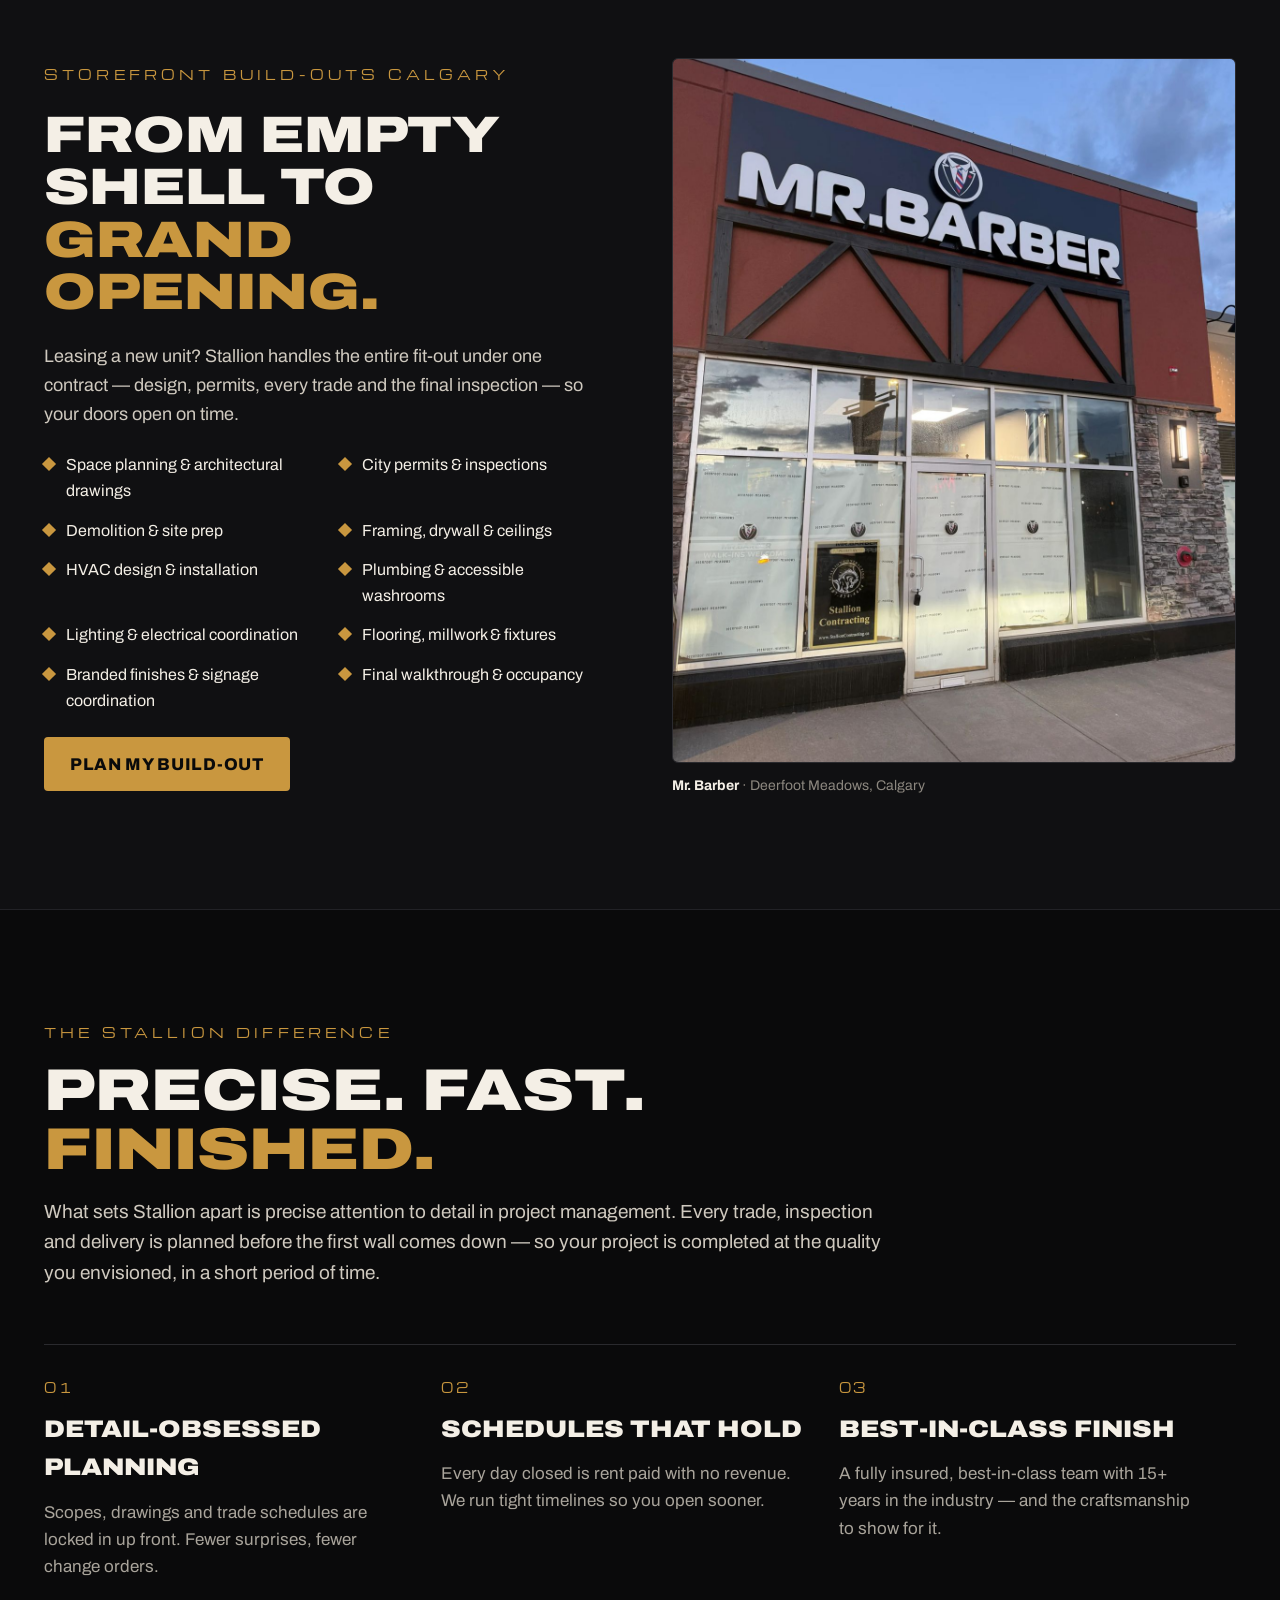
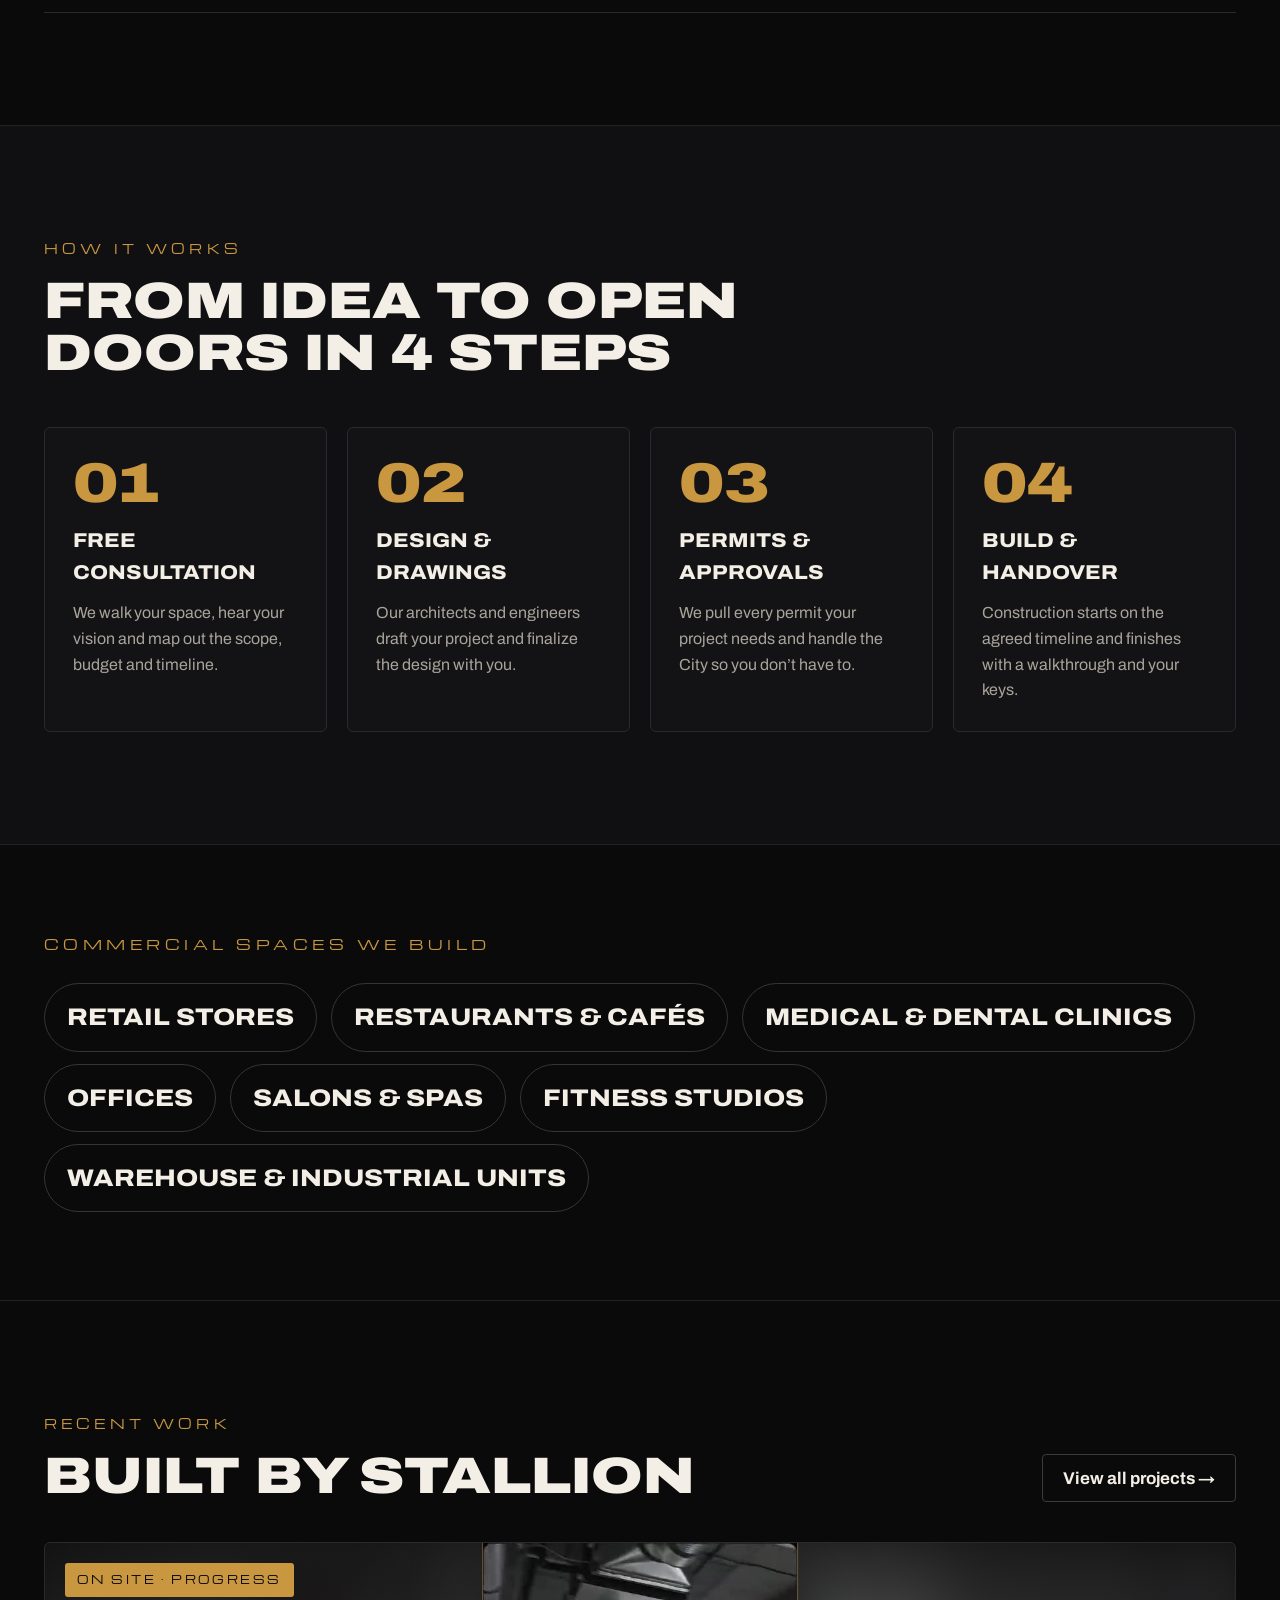
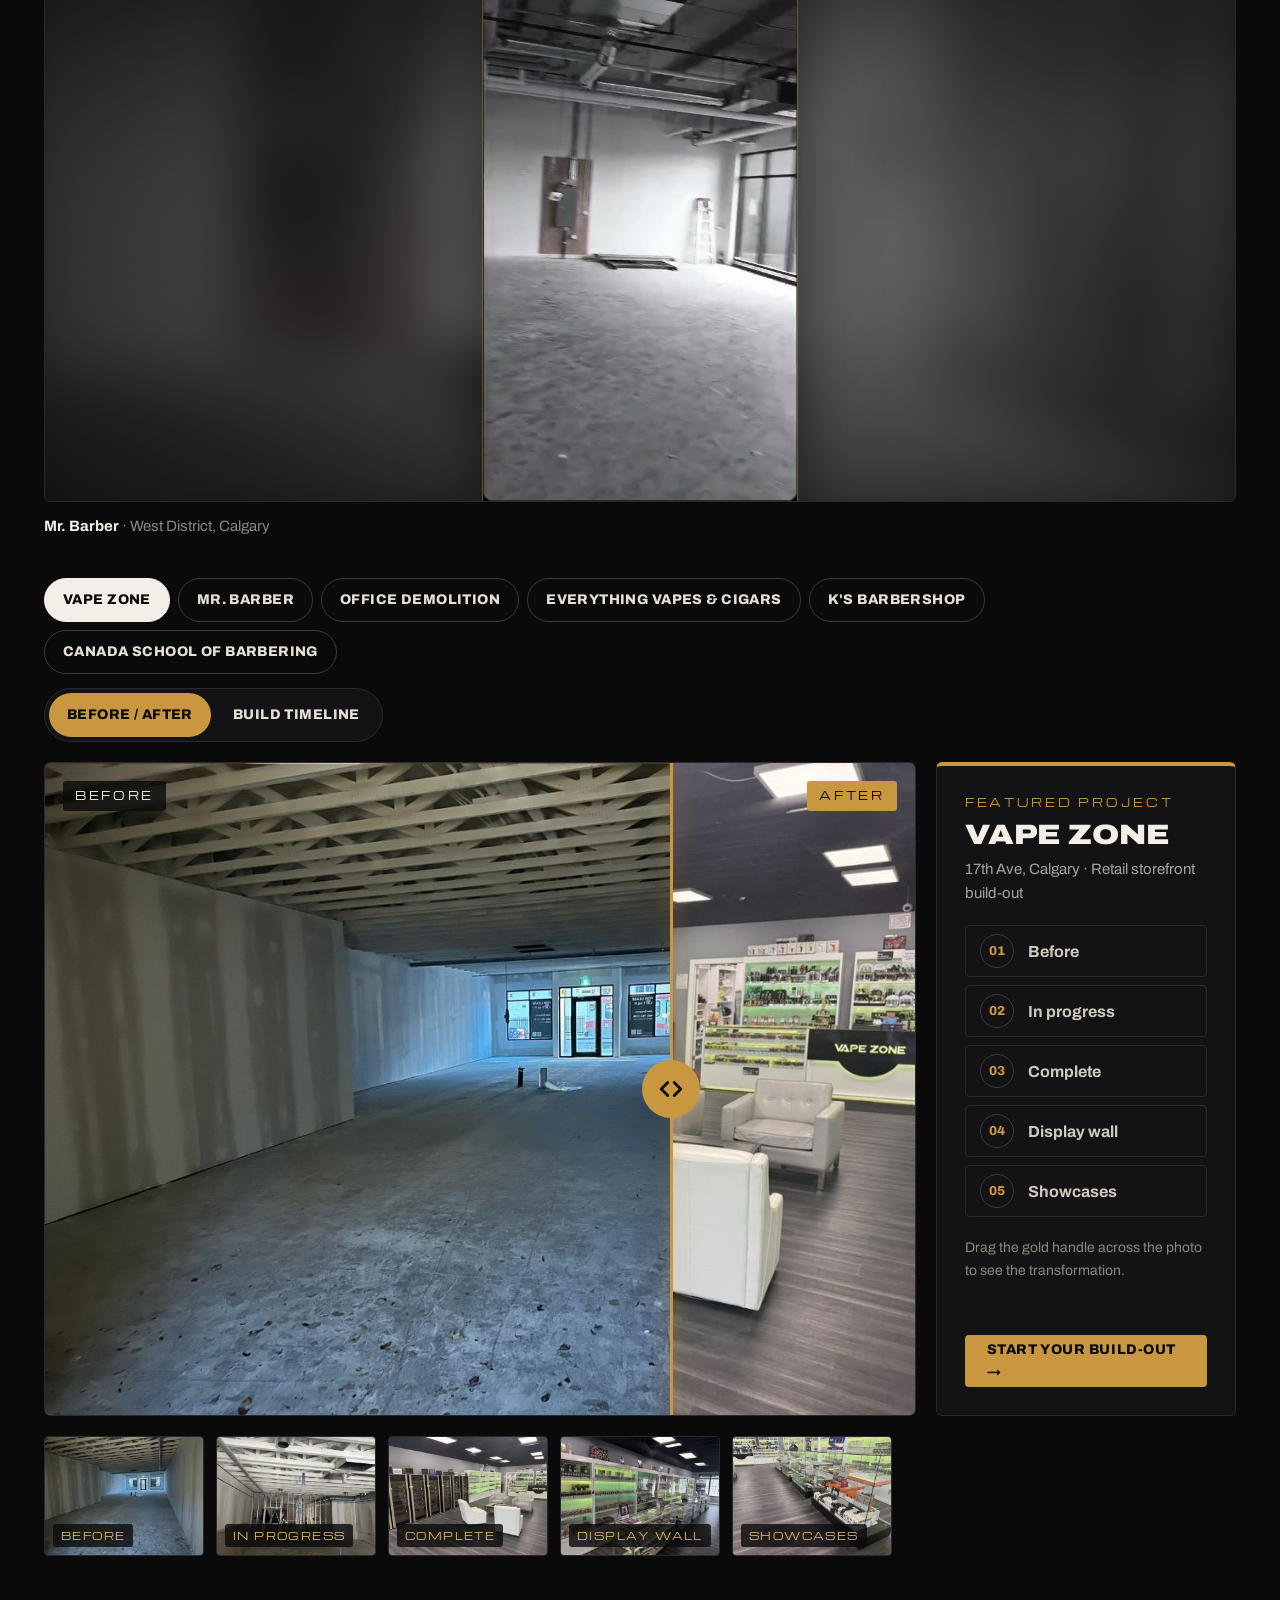
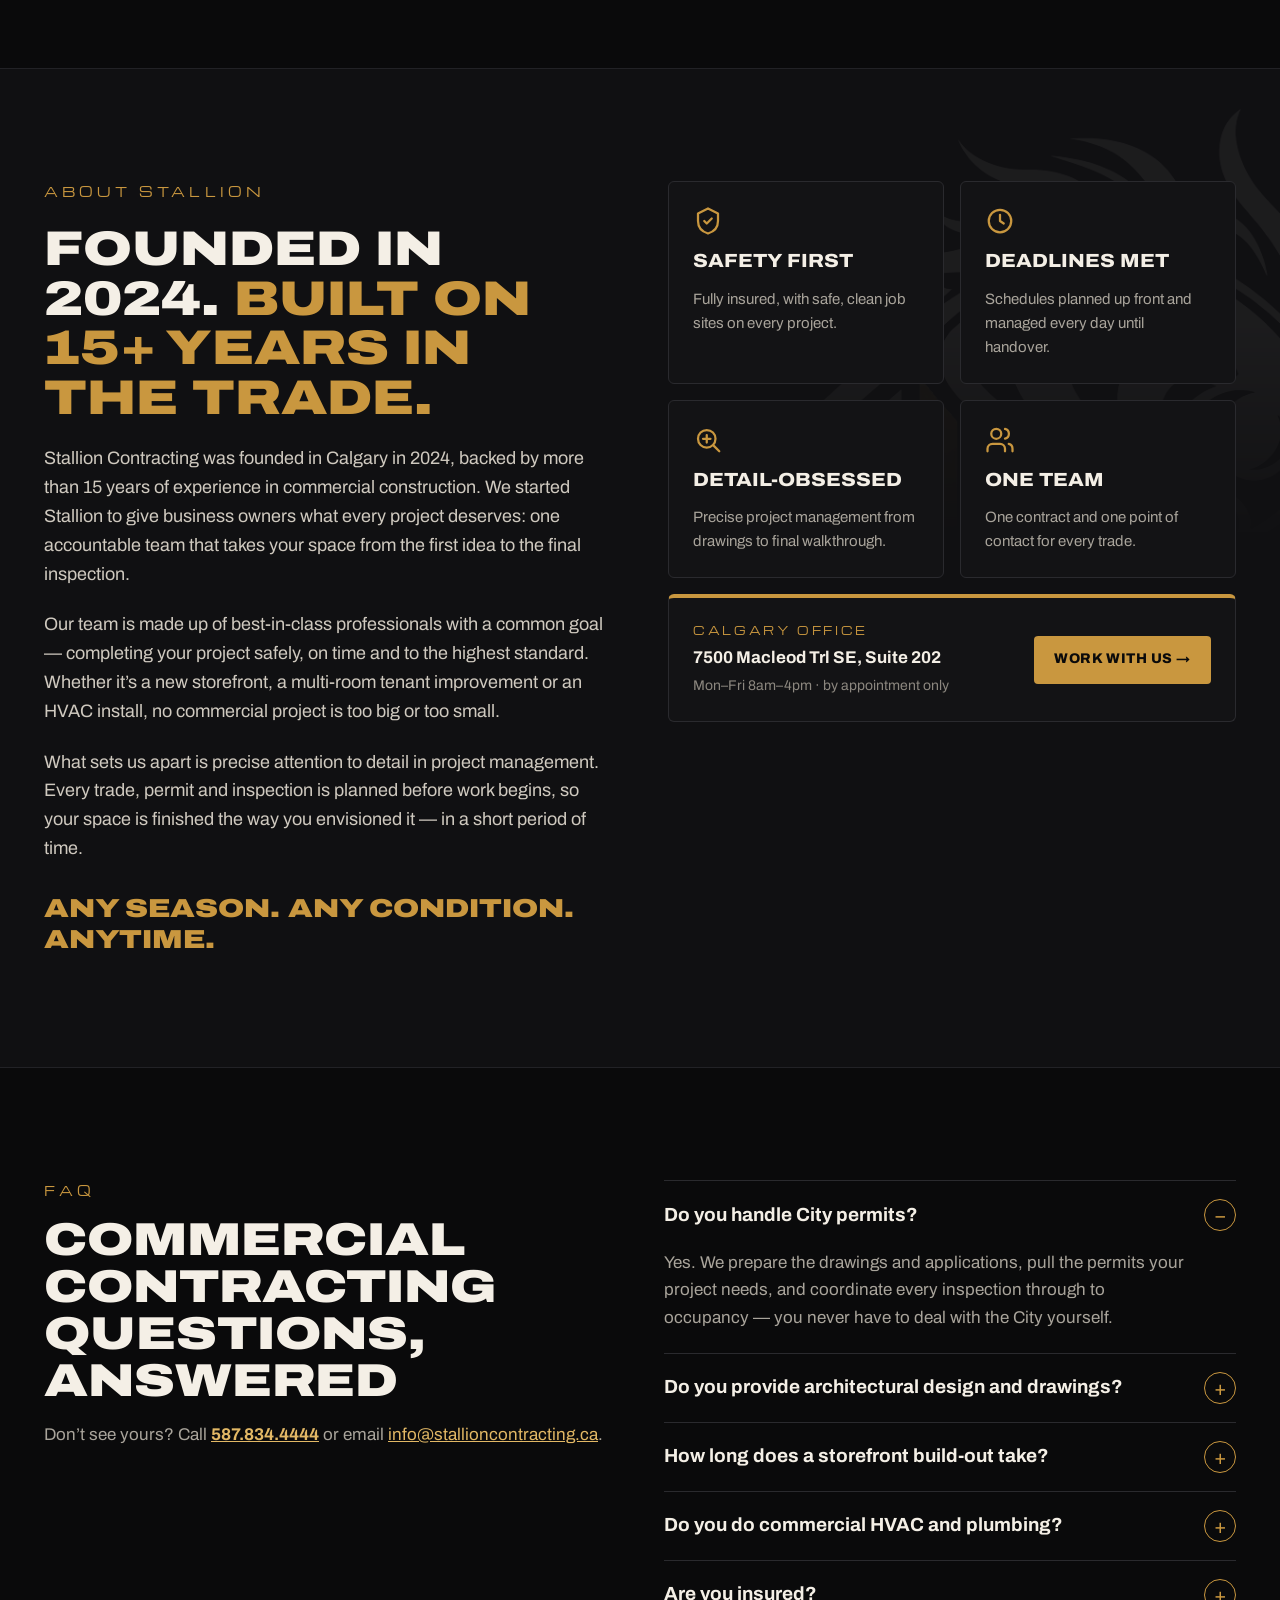
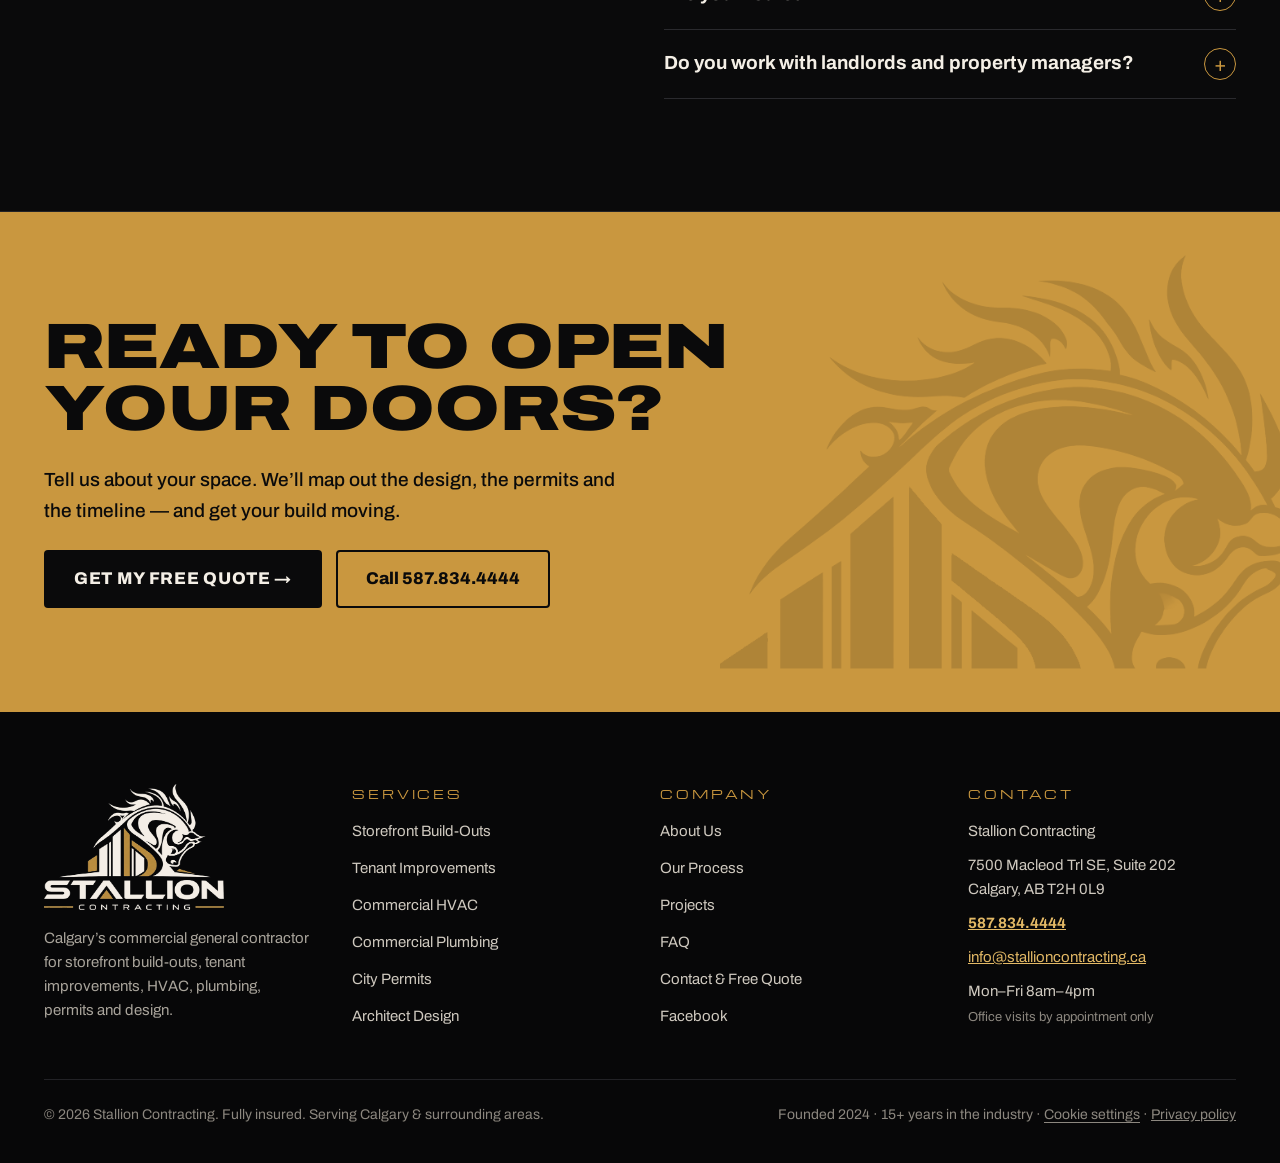
==== commit 734d9998: "Hero checklist: Fully insured on every project Co-Authored-By: Claude Opus 5.5 <noreply@anthropic.co" ====
--- a/index.html
+++ b/index.html
@@ -106,7 +106,7 @@
 <a class="btn-line" href="tel:+15878344444" style="display: inline-flex; align-items: center; min-height: 56px; padding: 0 26px; border: 1px solid #3A3A40; border-radius: 4px; color: #F4EFE6; text-decoration: none; font-weight: 700; font-size: 16px">Call 587.834.4444</a>
 </div>
 <ul class="rise d5" style="margin: 8px 0 0; padding: 0; list-style: none; display: grid; grid-template-columns: repeat(auto-fit, minmax(220px, 1fr)); gap: 12px 24px; font-size: 15px; color: #E6E0D6">
-<li style="display: flex; gap: 10px; align-items: center"><svg aria-hidden="true" width="20" height="20" viewBox="0 0 24 24" fill="none" stroke="#C9973F" stroke-width="2.4" stroke-linecap="round" stroke-linejoin="round"><path d="M20 6L9 17l-5-5"></path></svg>Fully insured, certificate on request</li>
+<li style="display: flex; gap: 10px; align-items: center"><svg aria-hidden="true" width="20" height="20" viewBox="0 0 24 24" fill="none" stroke="#C9973F" stroke-width="2.4" stroke-linecap="round" stroke-linejoin="round"><path d="M20 6L9 17l-5-5"></path></svg>Fully insured on every project</li>
 <li style="display: flex; gap: 10px; align-items: center"><svg aria-hidden="true" width="20" height="20" viewBox="0 0 24 24" fill="none" stroke="#C9973F" stroke-width="2.4" stroke-linecap="round" stroke-linejoin="round" style="flex: none"><path d="M20 6L9 17l-5-5"></path></svg>15+ years leading commercial builds from first sketch to handover</li>
 <li style="display: flex; gap: 10px; align-items: center"><svg aria-hidden="true" width="20" height="20" viewBox="0 0 24 24" fill="none" stroke="#C9973F" stroke-width="2.4" stroke-linecap="round" stroke-linejoin="round"><path d="M20 6L9 17l-5-5"></path></svg>Drawings &amp; permits handled for you</li>
 <li style="display: flex; gap: 10px; align-items: center"><svg aria-hidden="true" width="20" height="20" viewBox="0 0 24 24" fill="none" stroke="#C9973F" stroke-width="2.4" stroke-linecap="round" stroke-linejoin="round"><path d="M20 6L9 17l-5-5"></path></svg>One team, one point of contact</li>
